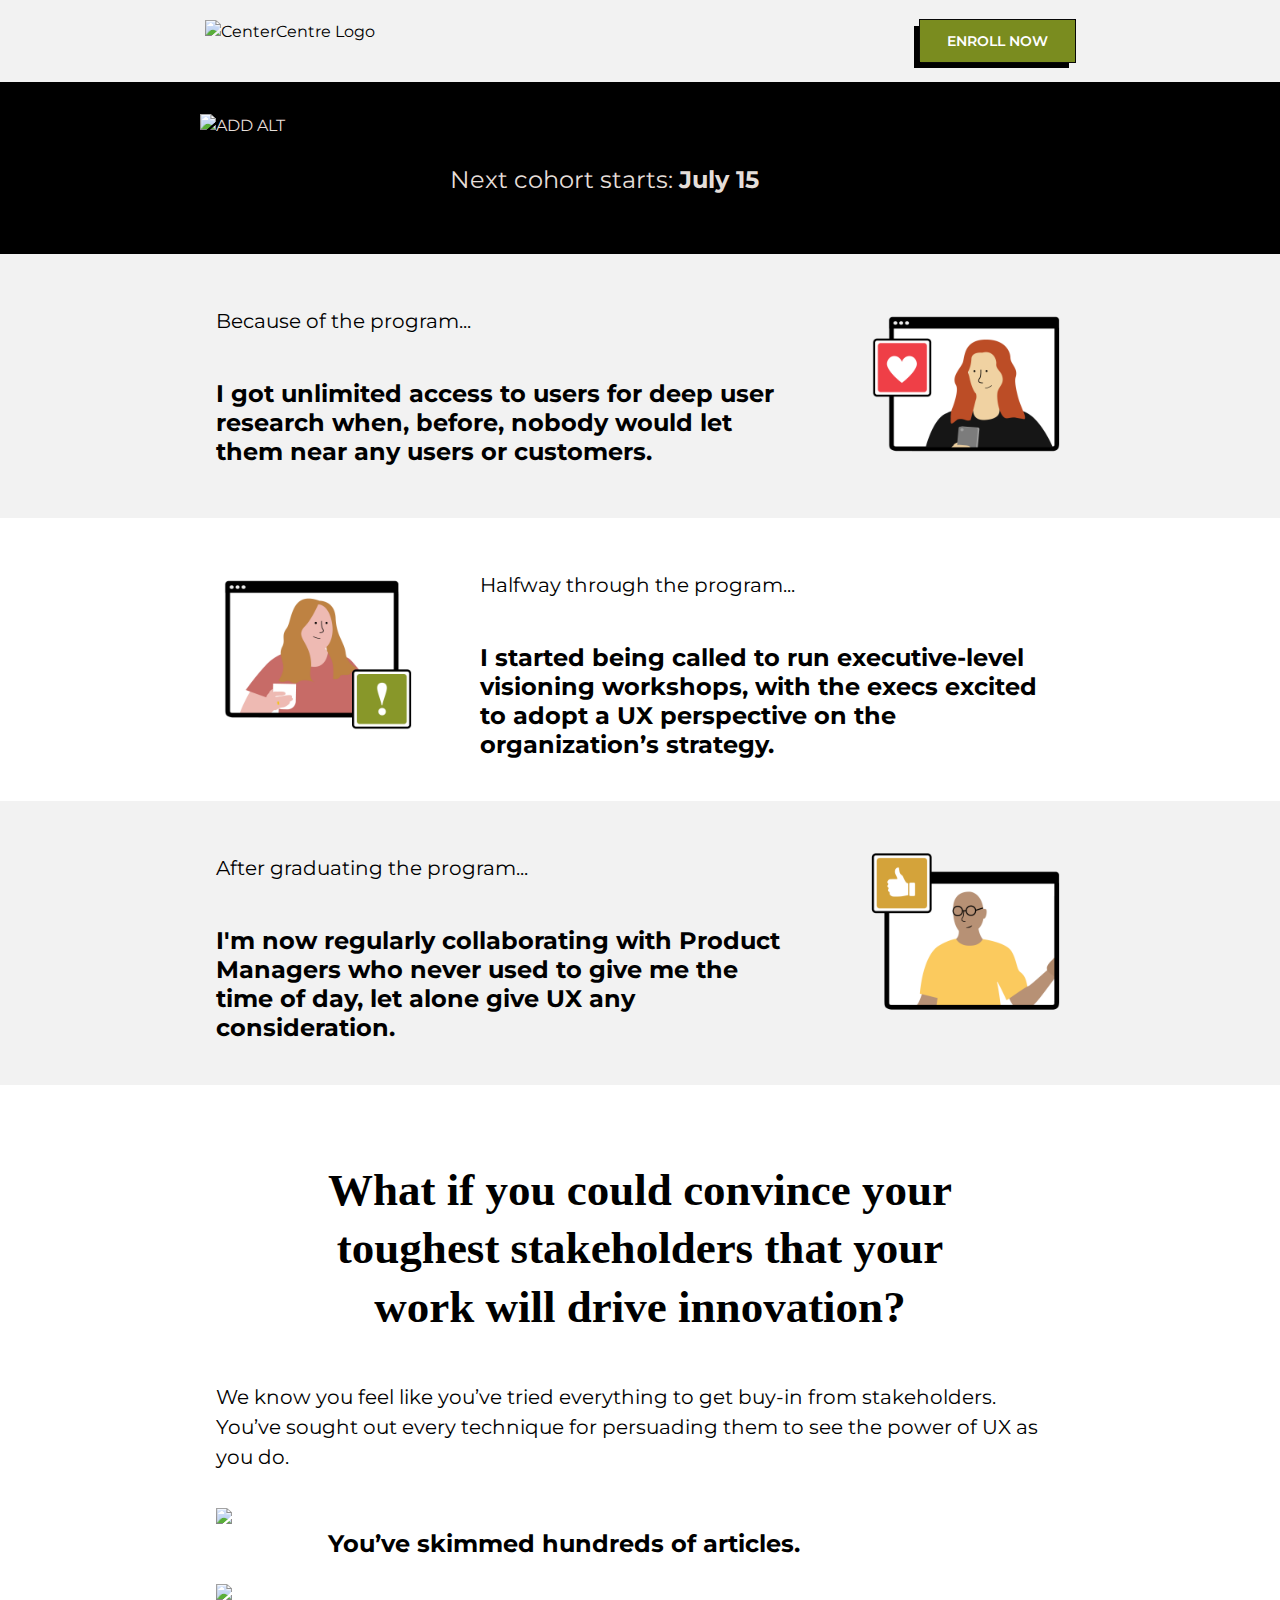
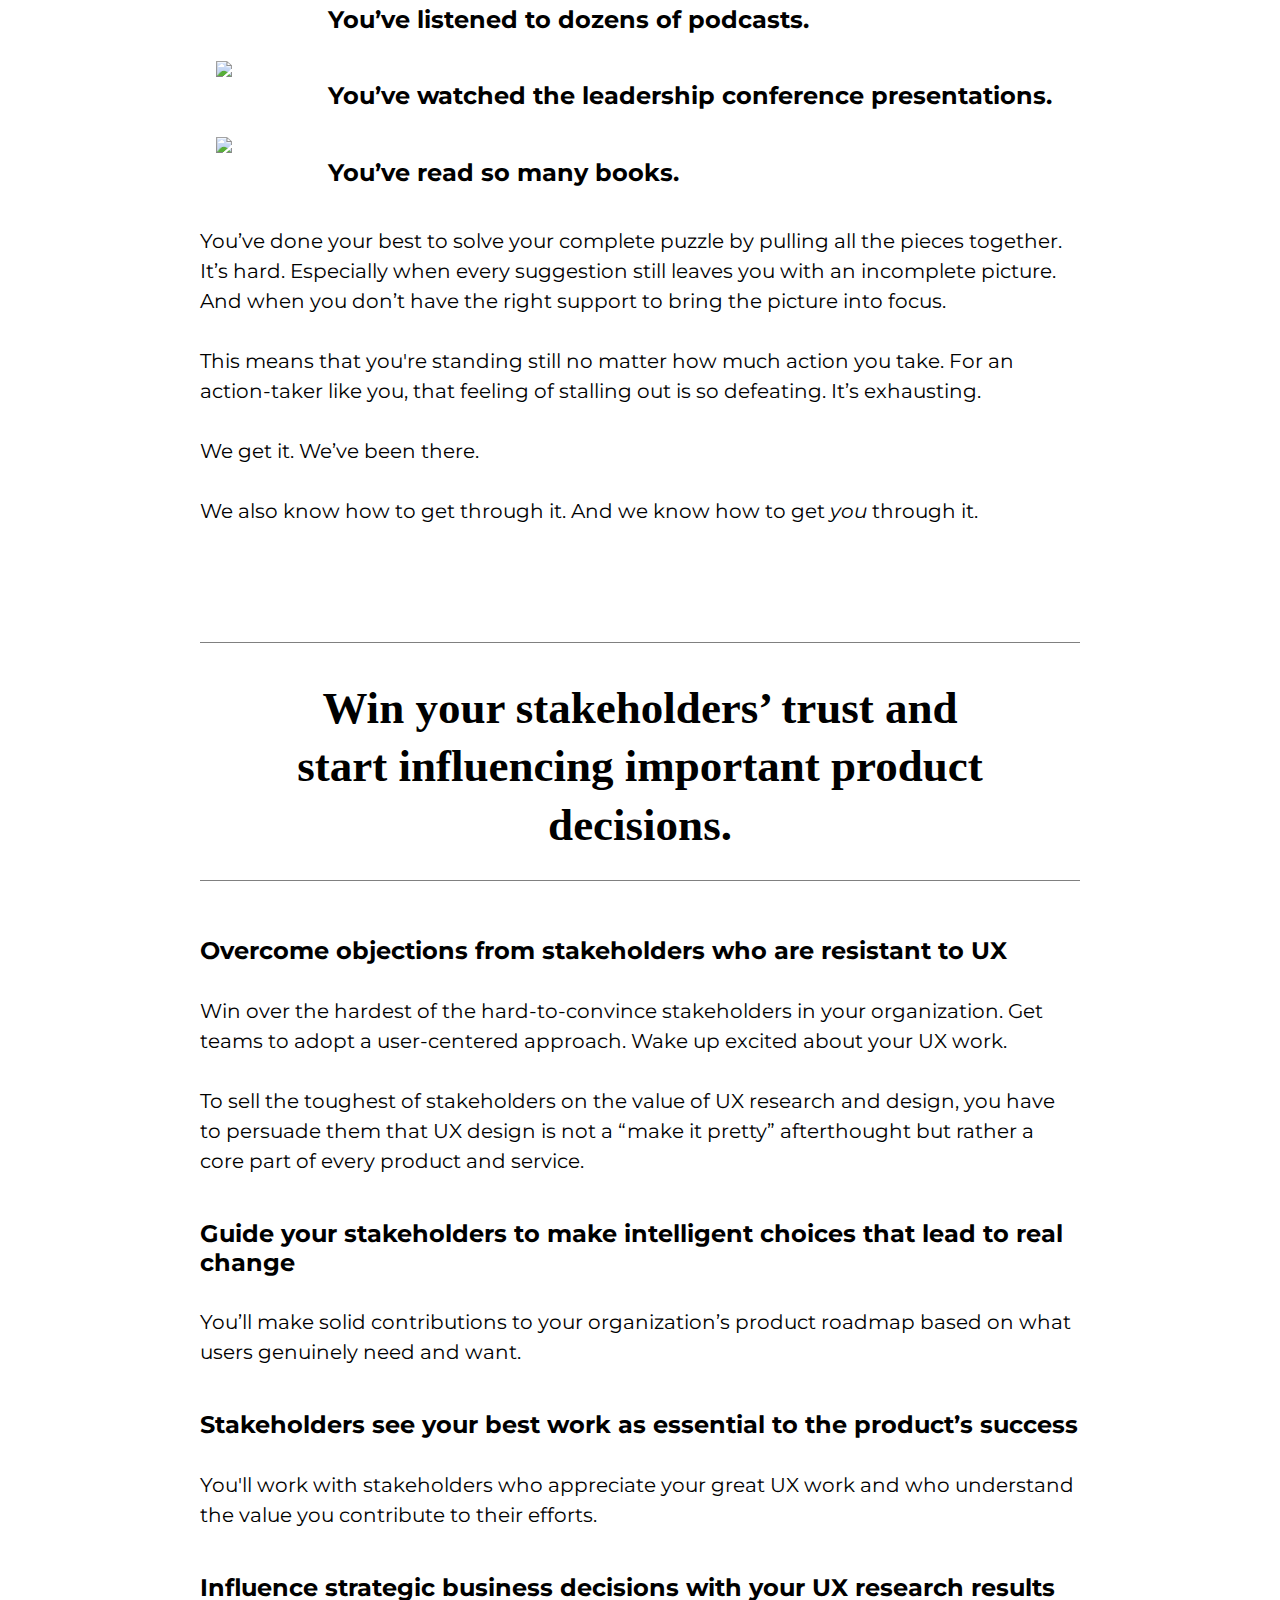
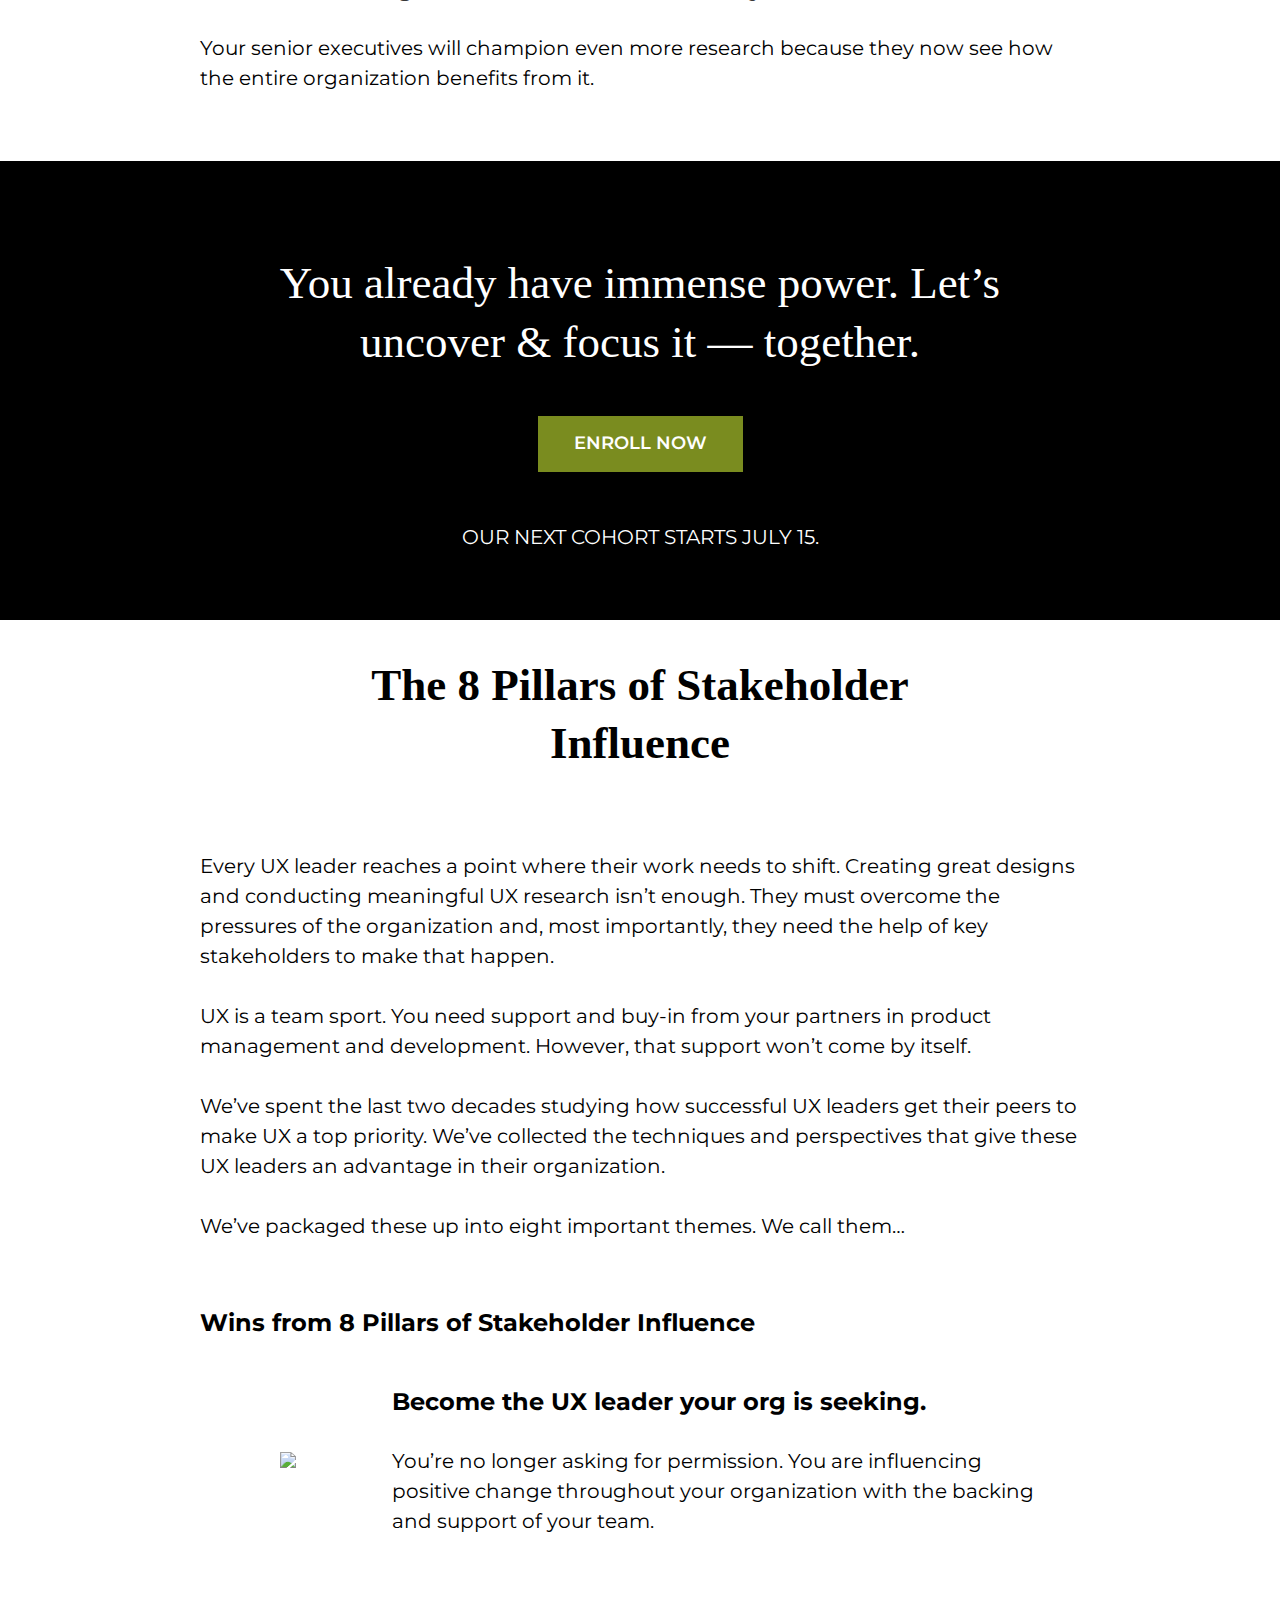
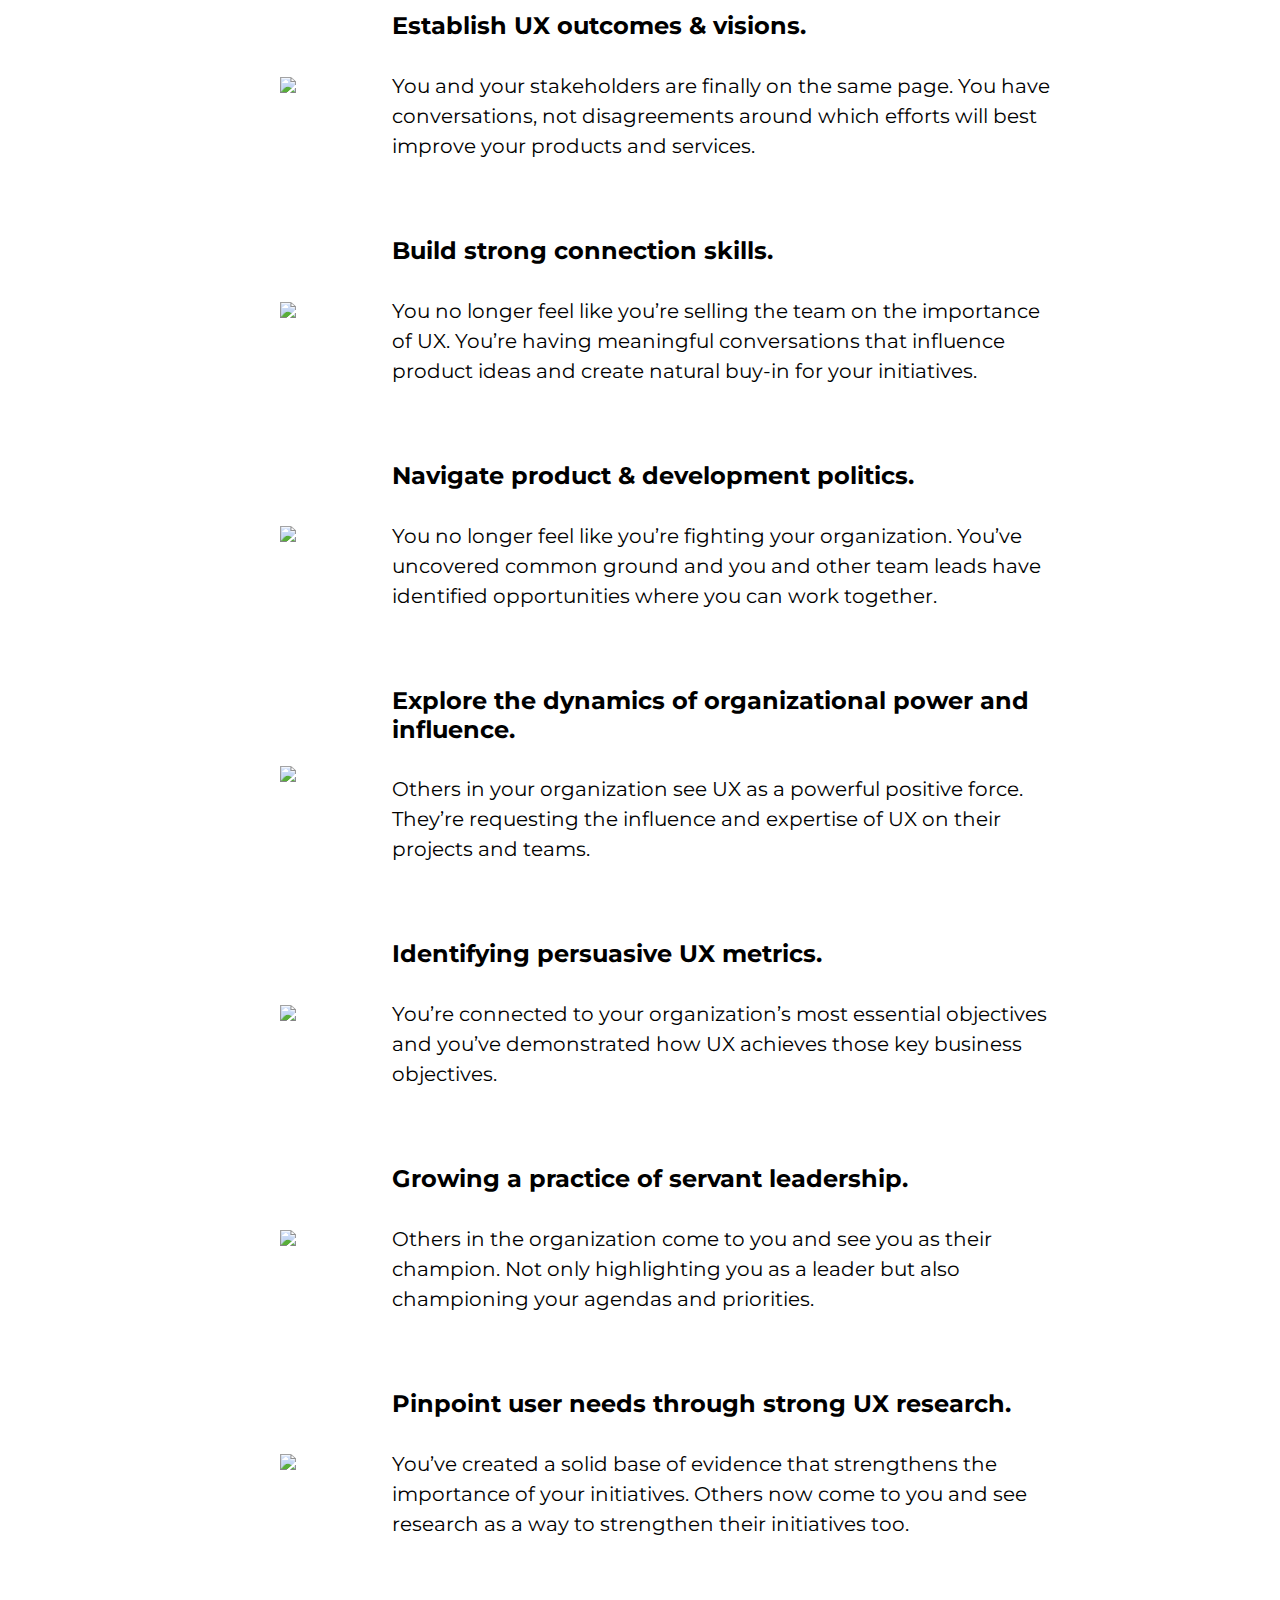
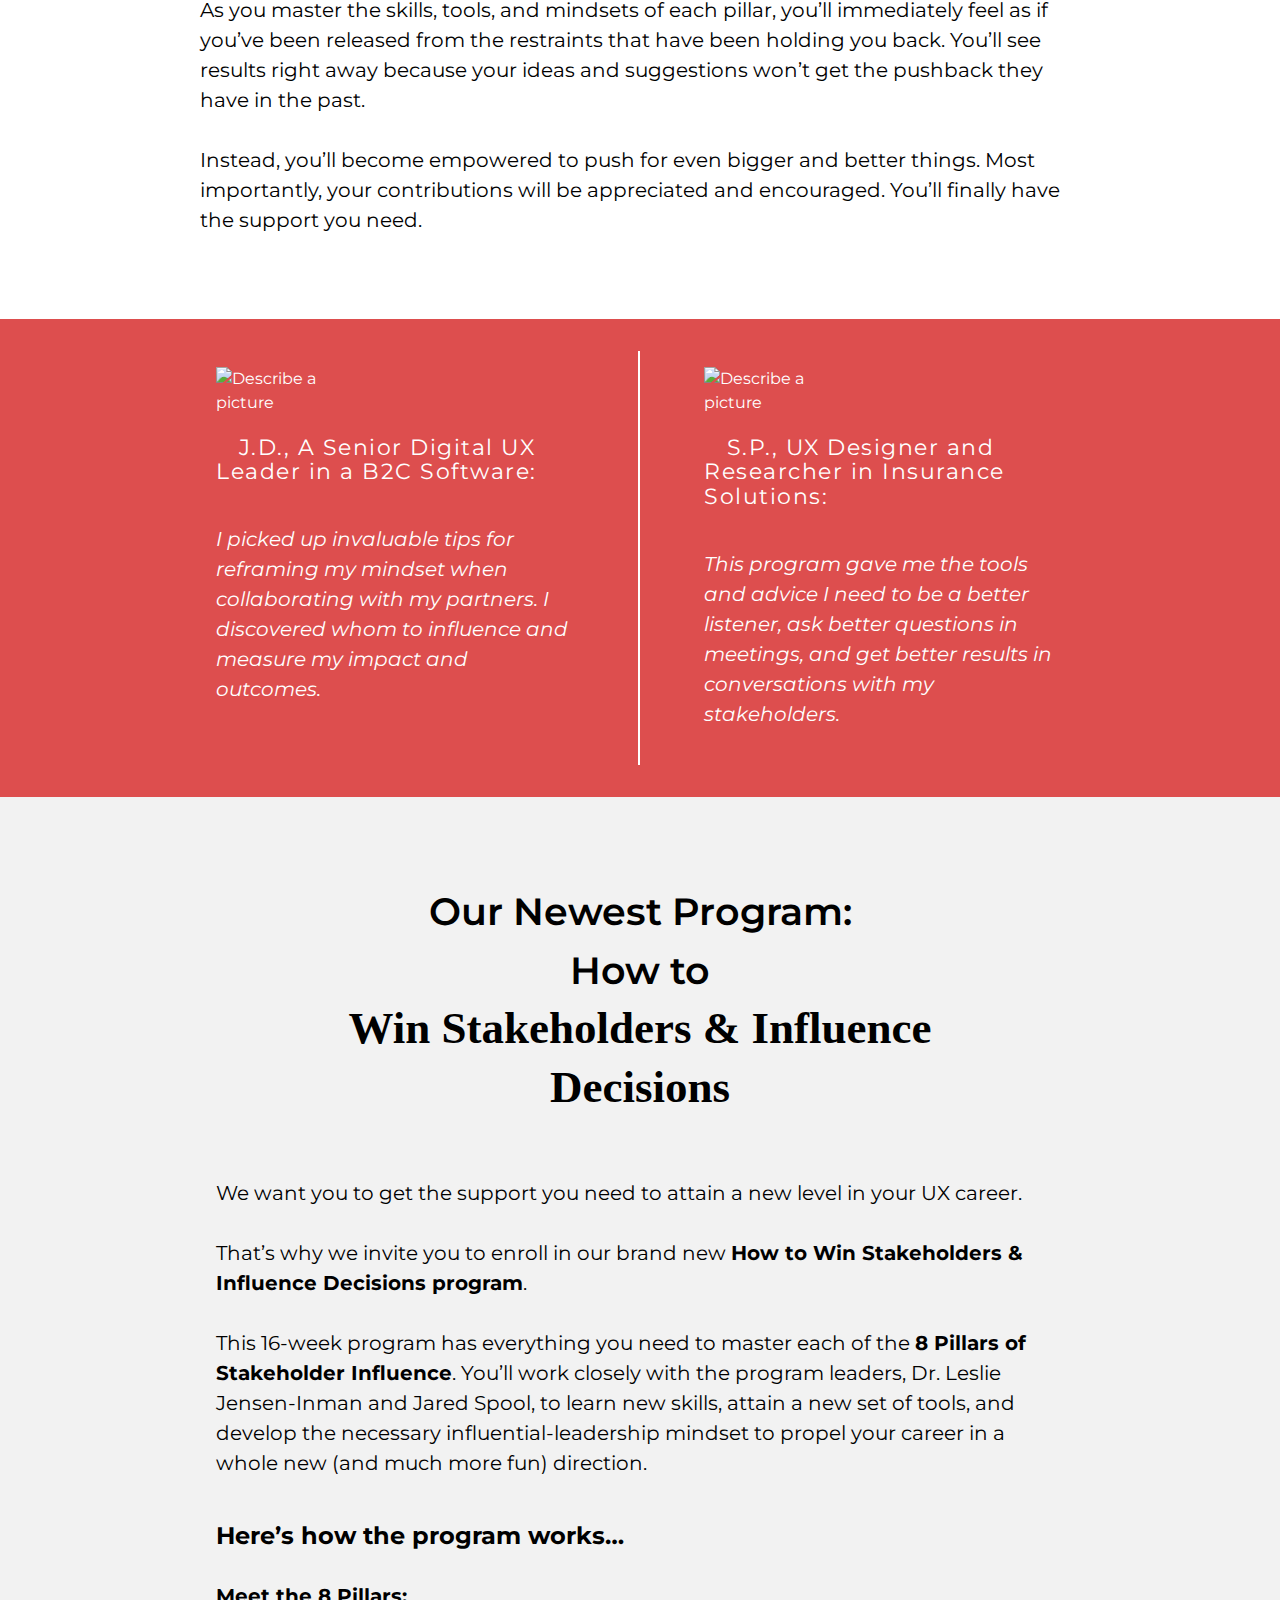
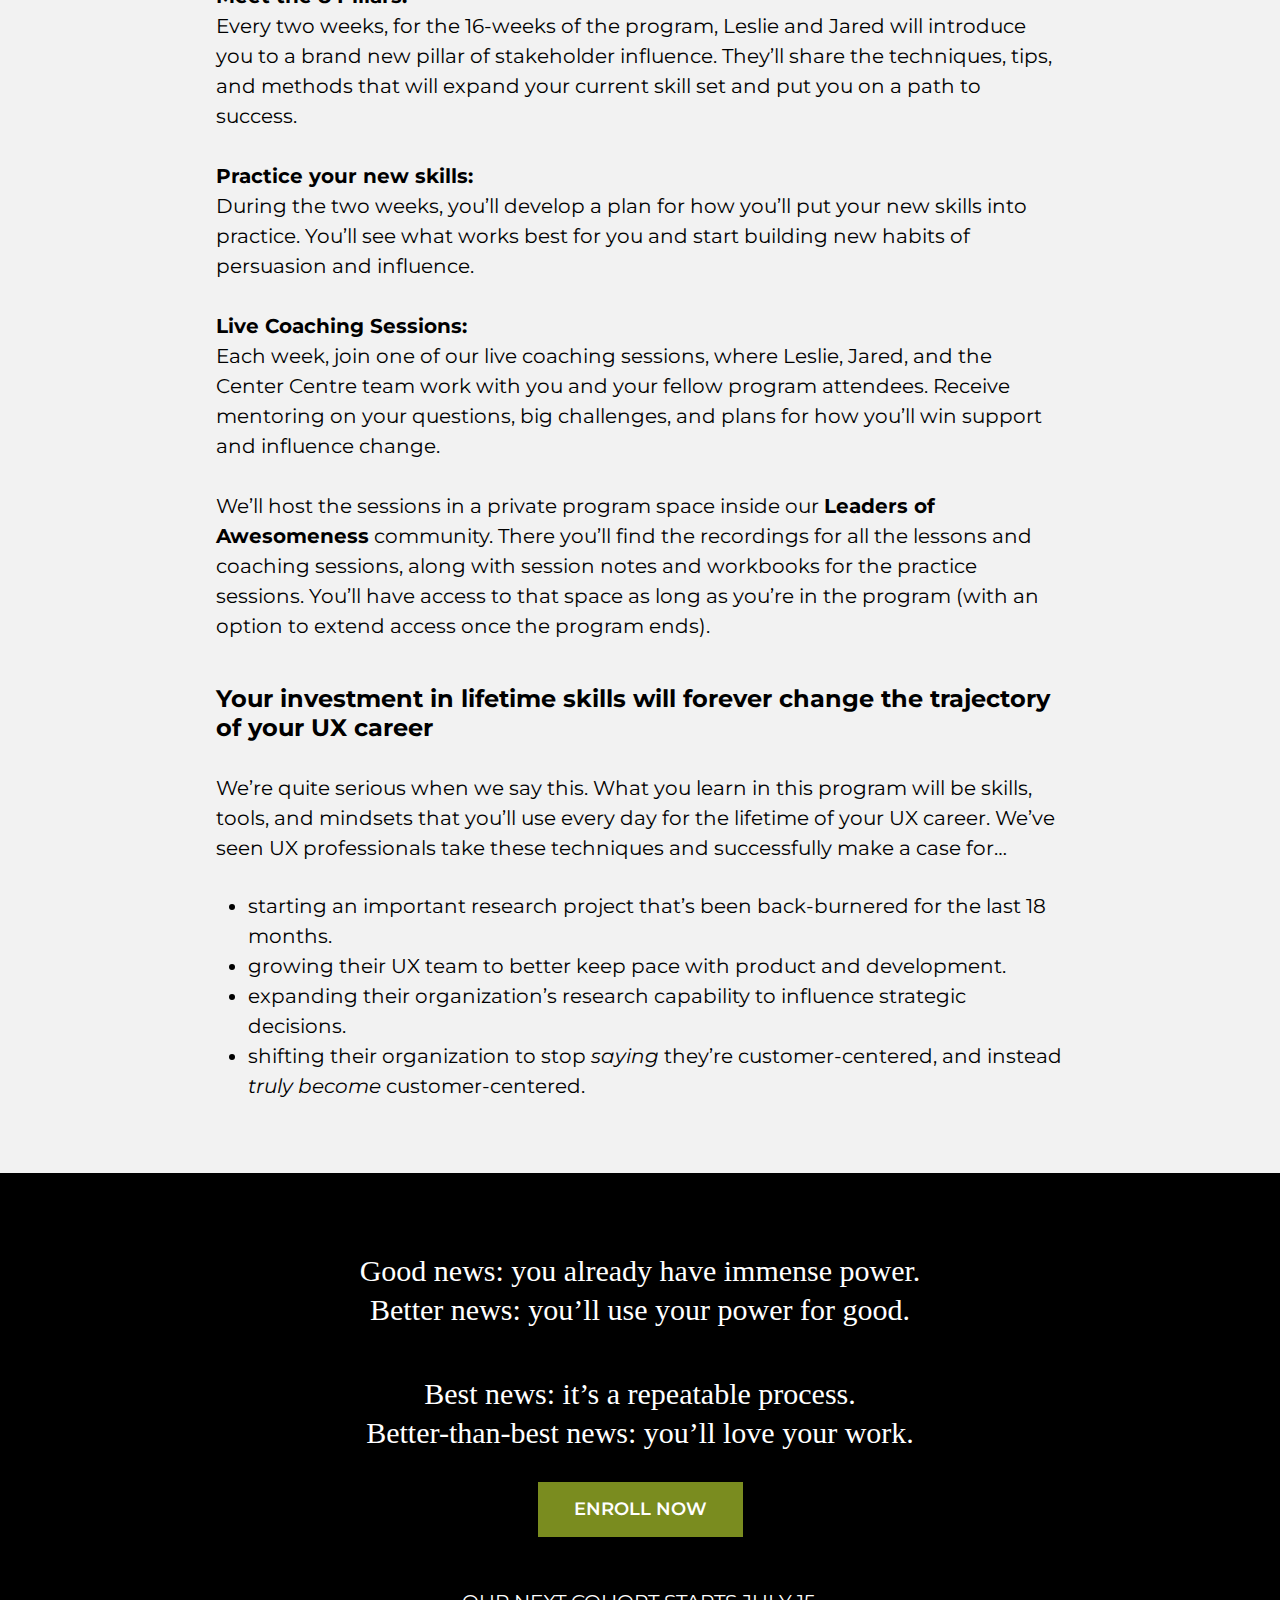
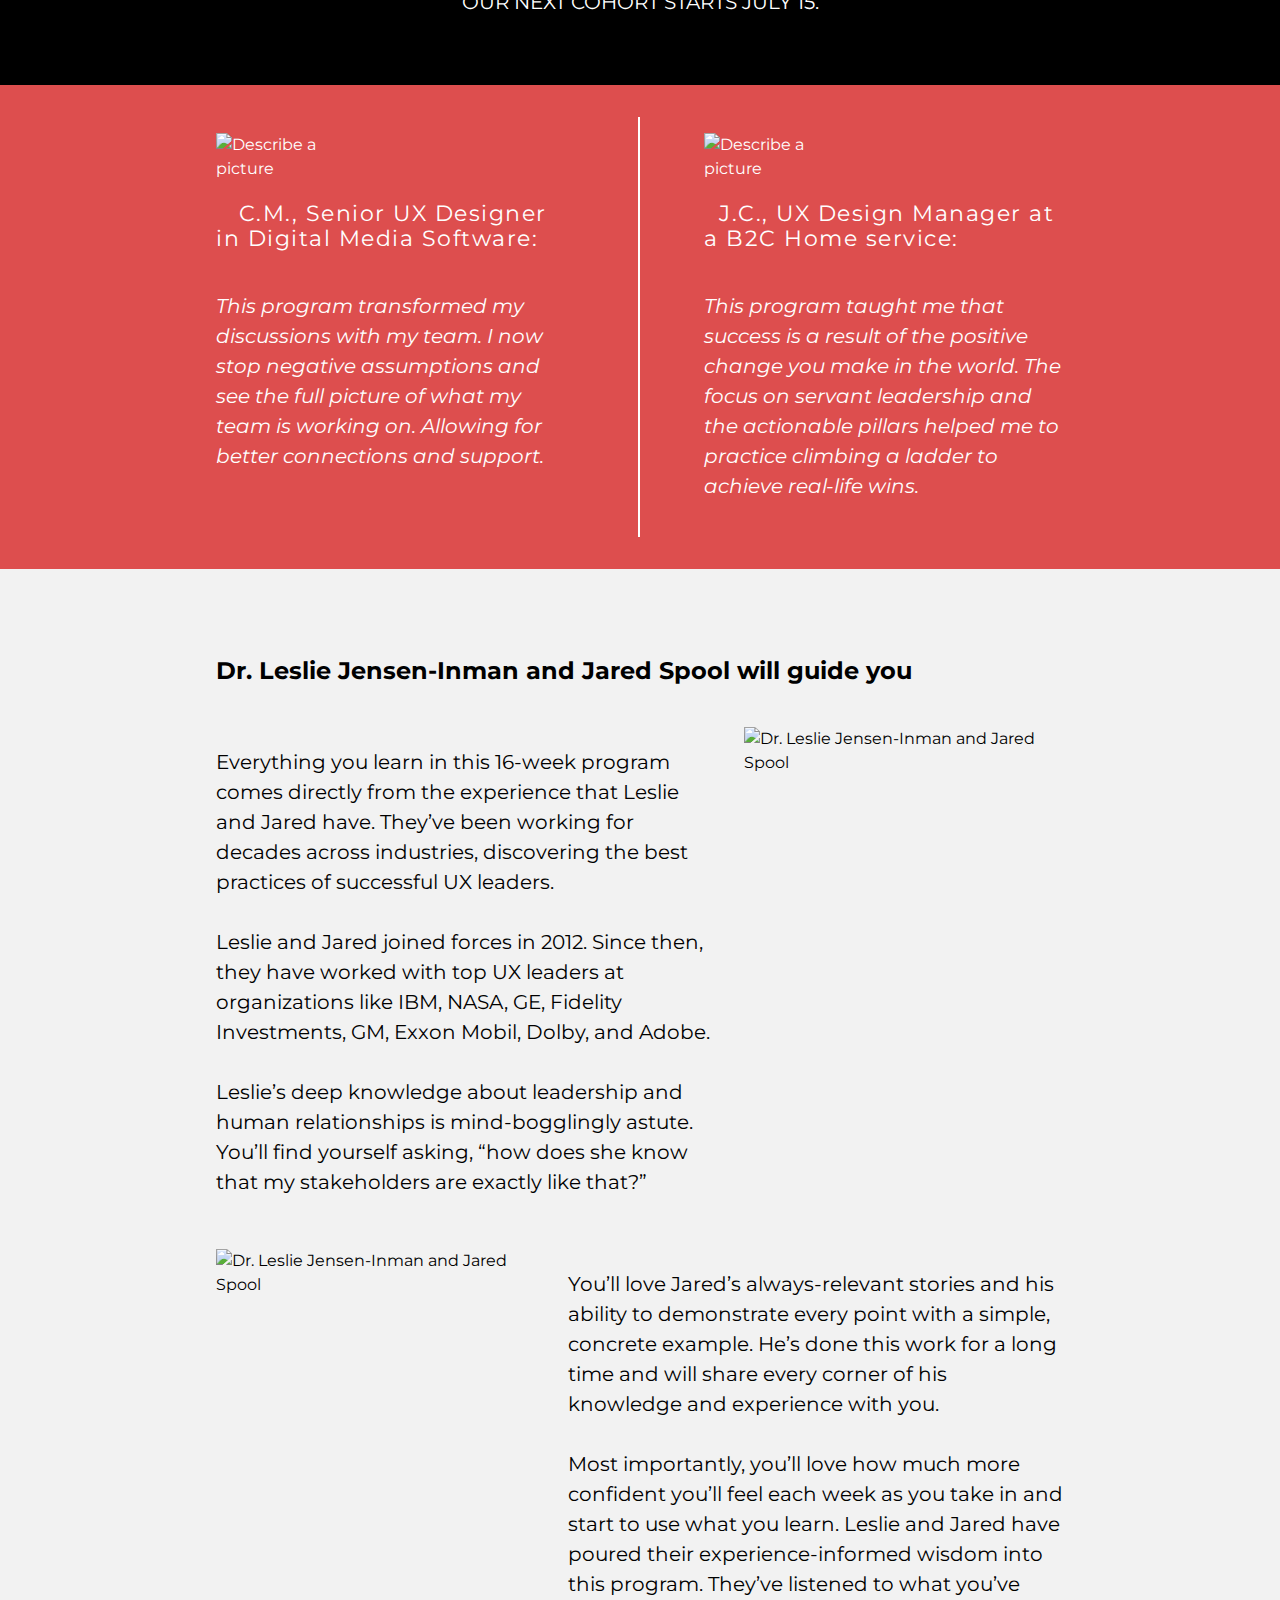
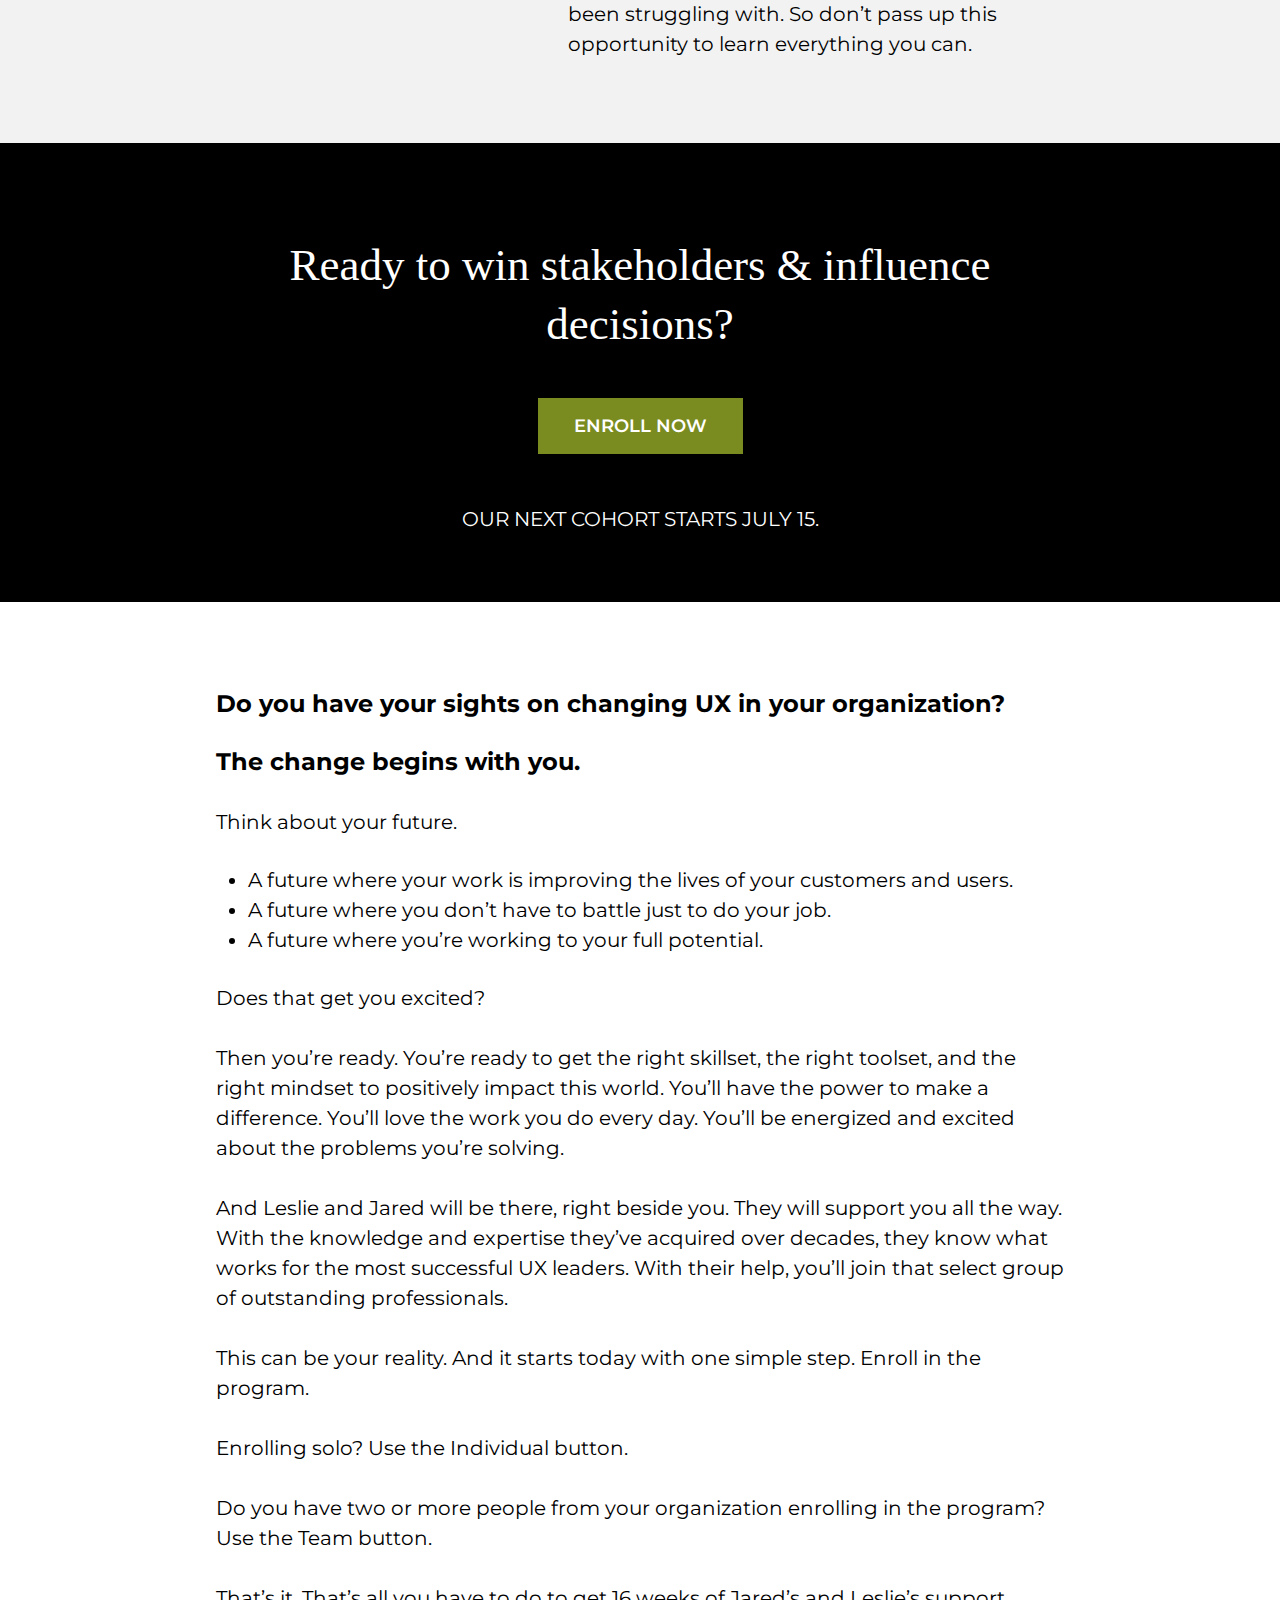
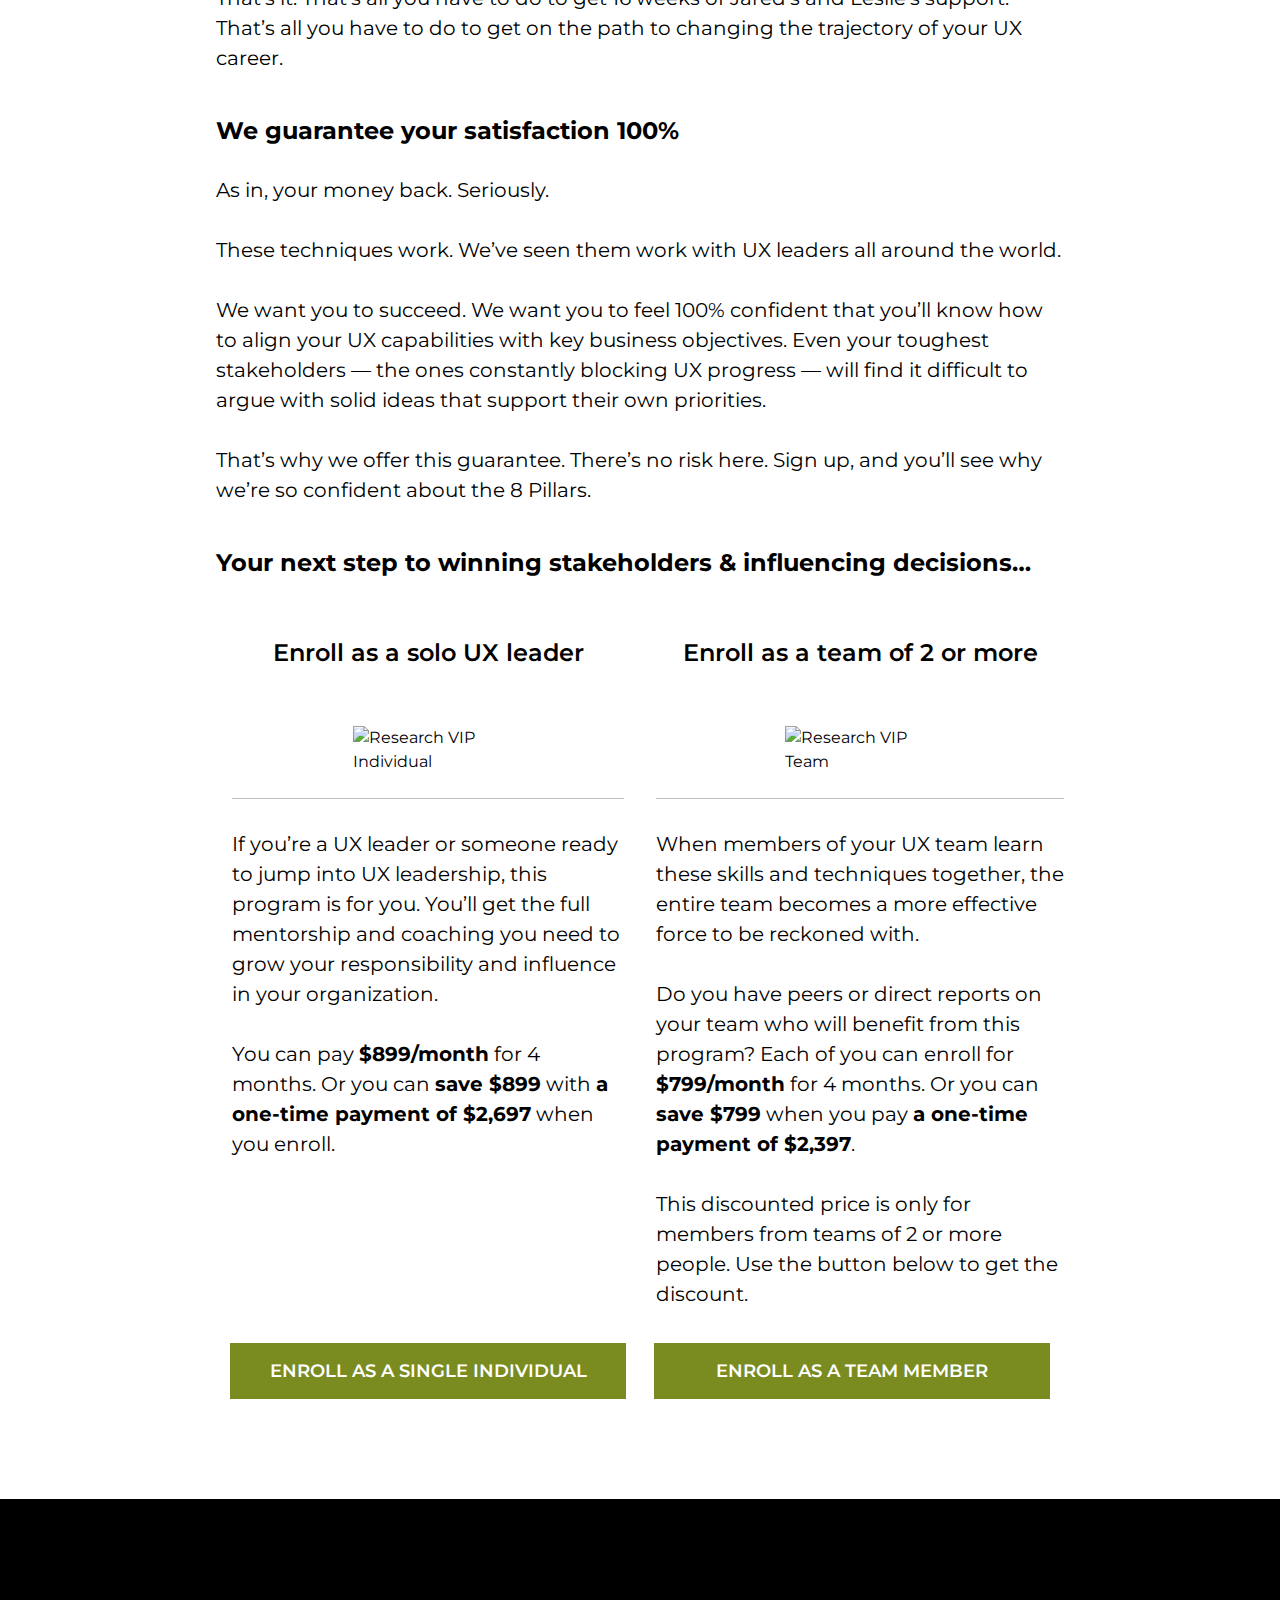
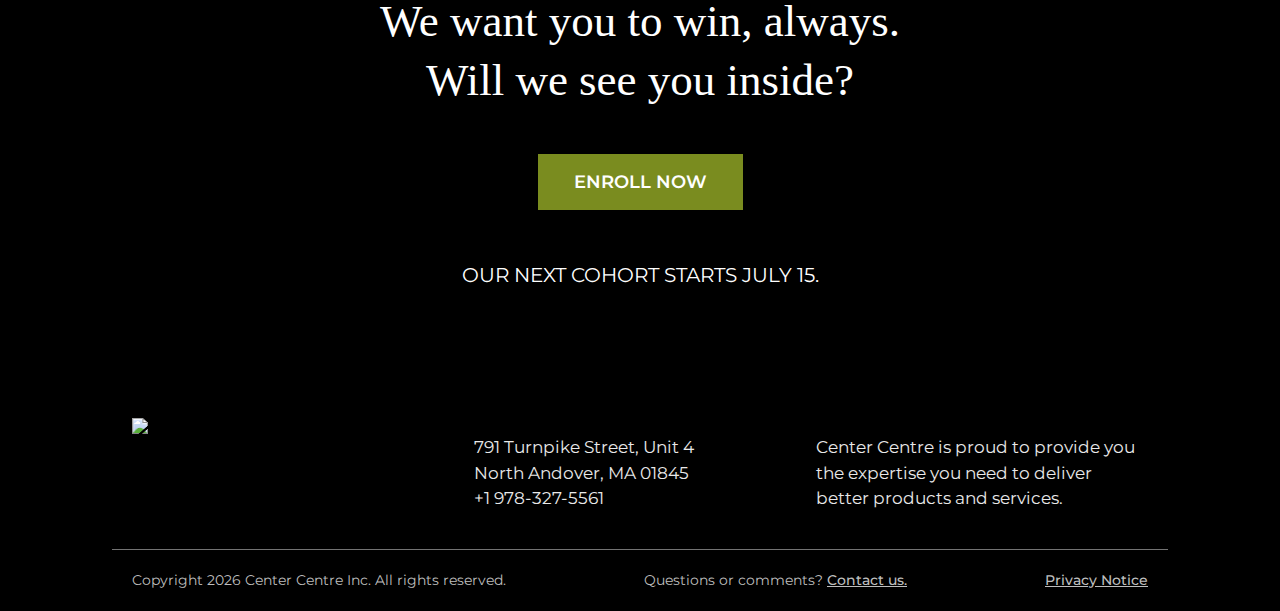
==== index.html @ 338b92ca "fixed hero image size" ====
<!DOCTYPE html>
<html lang="en">

<head>
  <meta charset="UTF-8" />
  <meta content="width=device-width, initial-scale=1" name="viewport" />

  <link rel="preconnect" href="https://fonts.gstatic.com" />
  <link rel="stylesheet" href="styles/styles.css?ver=1.3" />
  <link rel="stylesheet" href="styles/win.css?ver=1.3" />
  <link rel="icon" type="image/x-icon" href="/images/favicon.ico" />

  <meta property="og:title" content="How to Win Stakeholders and Influence Decisions!" />
  <meta property="og:type" content="website" />
  <meta property="og:url" content="https://WinStakeholders.com/" />
  <title>How to Win Stakeholders and Influence Decisions!</title>
  <meta name="description" content="How to Win Stakeholders and Influence Decisions!" />
  <meta property="og:image" content="https://winstakeholders.com/images/og.png" />

  <meta property="og:site_name" content="Win Stakeholders" />

  <meta property="og:description" content="A 16-week program for new and experienced UX Leaders ready to influence meaningful improvements in their organization’s products and services.
    What if you could convince your toughest stakeholders that your work will drive innovation?" />

  <!-- <link
        href="https://fonts.googleapis.com/css2?family=Source+Sans+Pro:ital,wght@0,300;0,400;0,600;0,700;0,900;1,300;1,400;1,600;1,700&display=swap"
        rel="stylesheet"> -->

  <link rel="preconnect" href="https://fonts.googleapis.com" />
  <link rel="preconnect" href="https://fonts.gstatic.com" crossorigin />
  <link
    href="https://fonts.googleapis.com/css2?family=Montserrat:ital,wght@0,200;0,300;0,400;0,500;0,600;1,200;1,300;1,400;1,500&display=swap"
    rel="stylesheet" />

  <link rel="preconnect" href="https://fonts.googleapis.com" />
  <link rel="preconnect" href="https://fonts.gstatic.com" crossorigin />
  <link
    href="https://fonts.googleapis.com/css2?family=Crimson+Text:ital,wght@0,400;0,600;0,700;1,400;1,600;1,700&display=swap"
    rel="stylesheet" />
</head>

<body>
  <section id="header">
    <div class="bg-lightGray">
      <div class="topbar container-cc">
        <div>
          <img src="/images/CC-UIE-black-logo.png" class="img-resp" alt="CenterCentre Logo"
            style="padding-right: 20px" />
        </div>
        <div class="">
          <a class="btn btn-custom btn-shadow" href="#pricing">Enroll Now</a>
        </div>
      </div>
    </div>
  </section>

  <section id="hero">
    <div class="hero-custom">
      <!-- py-3 container-cc -->
      <div class="hero-top-row">
        <div class=" hero-item-1"> <img alt="ADD ALT" src="images/hero_front.png" class="img-resp" /></div>
        <div class=" hero-item-2">
          <p>Next cohort starts: <b>July 15</b></p>
        </div>
      </div>
      <!-- <div class="hero-bottom-row">
        <div class=" hero-item-3"><img src="images/2023 - Win - Email - Join me March 13..png" class="img-resp">
        </div>
        <div class=" hero-item-4">
          <p><b>Our job as UX Leaders isn't to deliver design.</b></p>
          <p><b>Our job is to influence decisions.</b></p>
        </div> -->
      <!-- </div> -->
    </div>
  </section>

  <section id="introStatements">
    <section class="introStatementsA bg-lightGray">
      <div class="container-cc py-1">
        <div class="split align-center" style="margin: 0 auto">
          <div class="sec-desc basis70 column">
            <p>Because of the program...</p>
            <h2 id="let-jared-spool-be-your-guide">
              I got unlimited access to users for deep user research when, before, nobody would let them near any users
              or customers. </h2>
          </div>
          <div class="sec-il basis30 column">
            <img src="images/individual-7.png" class="img-resp max-15em image-right"
              alt="Searching in book (with magnifying glass) " />
          </div>
        </div>
      </div>
    </section>

    <section class="introStatementsB">
      <div class="container-cc py-1">
        <div class="split align-center column-reverse" style="margin: 0 auto">
          <div class="sec-il basis30 column">
            <img src="images/individual-6.png" class="img-resp max-15em" alt="Chess piece with road map" />
          </div>
          <div class="sec-desc basis70 column">
            <p>
              Halfway through the program...
            </p>
            <h2 id="let-jared-spool-be-your-guide">
              I started being called to run executive-level visioning workshops, with the execs excited to adopt a UX
              perspective on the organization’s strategy.
            </h2>
          </div>
        </div>
      </div>
    </section>

    <section class="introStatementsC bg-lightGray">
      <div class="container-cc py-1">
        <div class="split align-center" style="margin: 0 auto">
          <div class="sec-desc basis70 column">
            <p>
              After graduating the program...
            </p>
            <h2 id="let-jared-spool-be-your-guide ">
              I'm now regularly collaborating with Product Managers who never used to give me the time of day, let alone
              give UX any consideration.
            </h2>
          </div>
          <div class="sec-il basis30 column">
            <img src="images/individual-8.png" class="img-resp max-15em image-right"
              alt=" Man pushing knight chess piece. " />
          </div>
        </div>
      </div>
    </section>
  </section>

  <section class="py-3" id="articles-and-podcasts">
    <div class="container-cc split">
      <div class="column basis100">
        <div style="max-width: 700px; margin: 0 auto">
          <h3 class="h3 font-mogan txt-center mogine-mobile-30">
            What if you could convince your toughest stakeholders that your
            work will drive innovation?
          </h3>
        </div>
      </div>
    </div>

    <div class="container-cc">
      <div class="column">
        <p>
          We know you feel like you’ve tried everything to get buy-in from
          stakeholders. You’ve sought out every technique for persuading them
          to see the power of UX as you do.
        </p>
      </div>
    </div>
    <div class="container-cc flex">
      <div class="column basis10">
        <img src="images/articles.png" class="img-cc" />
      </div>

      <div class="bg-white column basis90">
        <h2 class="pl-1">You’ve skimmed hundreds of articles.</h2>
      </div>
    </div>

    <div class="container-cc flex">
      <div class="column basis10">
        <img src="images/podcasts.png" class="img-cc" />
      </div>

      <div class="bg-white column basis90">
        <h2 class="pl-1">You’ve listened to dozens of podcasts.</h2>
      </div>
    </div>

    <div class="container-cc flex">
      <div class="column basis10">
        <img src="images/presentations.png" class="img-cc" />
      </div>

      <div class="bg-white column basis90">
        <h2 class="pl-1">
          You’ve watched the leadership conference presentations.
        </h2>
      </div>
    </div>

    <div class="container-cc flex">
      <div class="column basis10">
        <img src="images/books.png" class="img-cc" />
      </div>

      <div class="bg-white column basis90">
        <h2 class="pl-1">You’ve read so many books.</h2>
      </div>
    </div>

    <div class="container-cc">
      <p>
        You’ve done your best to solve your complete puzzle by pulling all the
        pieces together. It’s hard. Especially when every suggestion still
        leaves you with an incomplete picture. And when you don’t have the
        right support to bring the picture into focus.
      </p>
      <p>
        This means that you&#39;re standing still no matter how much action
        you take. For an action-taker like you, that feeling of stalling out
        is so defeating. It’s exhausting.
      </p>
      <p>We get it. We’ve been there.</p>
      <p>
        We also know how to get through it. And we know how to get <i>you</i> through
        it.
      </p>
    </div>
  </section>

  <section id="with_all_your" class="py-3">
    <div class="container-cc split">
      <div class="column basis100 txt-center" style="border-top: 1px solid gray; border-bottom: 1px solid gray">
        <div style="max-width: 700px; margin: 0 auto">
          <h3 class="h3 font-mogan mogine-mobile-30">
            Win your stakeholders’ trust and start influencing important product decisions.
          </h3>
          <!-- <p>
            It’s time you win your stakeholders’ trust and start influencing
            important product decisions.
          </p> -->
        </div>
      </div>

      <div class="pt-2">
        <h2 id="overcome-objections-from-stakeholders-who-are-resistant-to-ux">
          Overcome objections from stakeholders who are resistant to UX
        </h2>
        <p>
          Win over the hardest of the hard-to-convince stakeholders in your
          organization. Get teams to adopt a user-centered approach. Wake up
          excited about your UX work.
        </p>
        <p>
          To sell the toughest of stakeholders on the value of UX research and
          design, you have to persuade them that UX design is not a “make it
          pretty” afterthought but rather a core part of every product and
          service.
        </p>
        <h2 id="guide-your-stakeholders-to-make-intelligent-choices-that-lead-to-real-change">
          Guide your stakeholders to make intelligent choices that lead to
          real change
        </h2>
        <p>
          You’ll make solid contributions to your organization’s product
          roadmap based on what users genuinely need and want.
        </p>
        <h2 id="stakeholders-see-your-best-work-as-essential-to-the-product-s-success">
          Stakeholders see your best work as essential to the product’s
          success
        </h2>
        <p>
          You&#39;ll work with stakeholders who appreciate your great UX work
          and who understand the value you contribute to their efforts.
        </p>
        <h2 id="influence-strategic-business-decisions-with-your-ux-research-results">
          Influence strategic business decisions with your UX research results
        </h2>
        <p>
          Your senior executives will champion even more research because they
          now see how the entire organization benefits from it.
        </p>
      </div>
    </div>
  </section>

  <section class="text-wall">
    <div class="bg-black py-3">
      <div class="container-cc">
        <div>
          <div class="text-center text-white" style="max-width: 50em; margin: 0 auto">
            <p class="h3 font-mogan mogine-mobile-30">
              You already have immense power. Let’s uncover & focus it — together.
            </p>

            <div class="">
              <a class="cta btn btn-custom" style="max-width: none" href="#pricing">Enroll Now</a>
            </div>
            <p class="note">
              <br />
              OUR NEXT COHORT STARTS JULY 15.
            </p>
          </div>
        </div>
      </div>
    </div>
  </section>

  <section id="8-pillars">
    <div class="container-cc split pb-3">
      <div class="column basis100 txt-center">
        <div style="max-width: 700px; margin: 0 auto">
          <h3 class="h3 font-mogan mogine-mobile-30">
            The 8 Pillars of Stakeholder Influence
          </h3>
        </div>
      </div>

      <div class="pt-2">
        <p>
          Every UX leader reaches a point where their work needs to shift.
          Creating great designs and conducting meaningful UX research isn’t
          enough. They must overcome the pressures of the organization and,
          most importantly, they need the help of key stakeholders to make
          that happen.
        </p>
        <p>
          UX is a team sport. You need support and buy-in from your partners
          in product management and development. However, that support won’t
          come by itself.
        </p>
        <p>
          We’ve spent the last two decades studying how successful UX leaders
          get their peers to make UX a top priority. We’ve collected the
          techniques and perspectives that give these UX leaders an advantage
          in their organization.
        </p>
        <p>
          We’ve packaged these up into eight important themes. We call them…
        </p>
      </div>
    </div>
    <div class="container-cc">
      <h2 style="padding-top: 0">Wins from 8 Pillars of Stakeholder Influence</h2>
    </div>

    <div class="container-cc flex pillar">
      <div class="column centercenter">
        <img src="images/num-1.png" class="img-cc pillar-img" />
      </div>

      <div class="column">
        <h2>Become the UX leader your org is seeking.</h2>
        <p>
          You’re no longer asking for permission. You are influencing positive change throughout your organization with
          the backing and support of your team.
        </p>
      </div>
    </div>

    <div class="container-cc flex pillar">
      <div class="column centercenter">
        <img src="images/num-2.png" class="img-cc pillar-img" />
      </div>

      <div class="column">
        <h2>Establish UX outcomes & visions.</h2>
        <p>
          You and your stakeholders are finally on the same page. You have conversations, not disagreements around which
          efforts will best improve your products and services.
        </p>
      </div>
    </div>

    <div class="container-cc flex pillar">
      <div class="column centercenter">
        <img src="images/num-3.png" class="img-cc pillar-img" />
      </div>

      <div class="column">
        <h2>Build strong connection skills.</h2>
        <p>
          You no longer feel like you’re selling the team on the importance of UX. You’re having meaningful
          conversations that influence product ideas and create natural buy-in for your initiatives.
        </p>
      </div>
    </div>

    <div class="container-cc flex pillar">
      <div class="column centercenter">
        <img src="images/num-4.png" class="img-cc pillar-img" />
      </div>

      <div class="column">
        <h2>Navigate product & development politics.</h2>
        <p>
          You no longer feel like you’re fighting your organization. You’ve uncovered common ground and you and other
          team leads have identified opportunities where you can work together.

        </p>
      </div>
    </div>

    <div class="container-cc flex pillar">
      <div class="column centercenter">
        <img src="images/num-5.png" class="img-cc pillar-img" />
      </div>

      <div class="column">
        <h2>Explore the dynamics of organizational power and influence.</h2>
        <p>
          Others in your organization see UX as a powerful positive force. They’re requesting the influence and
          expertise of UX on their projects and teams.

        </p>
      </div>
    </div>

    <div class="container-cc flex pillar">
      <div class="column centercenter">
        <img src="images/num-6.png" class="img-cc pillar-img" />
      </div>

      <div class="column">
        <h2>Identifying persuasive UX metrics.</h2>
        <p>You’re connected to your organization’s most essential objectives and you’ve demonstrated how UX achieves
          those key business objectives. </p>
      </div>
    </div>

    <div class="container-cc flex pillar">
      <div class="column centercenter">
        <img src="images/num-7.png" class="img-cc pillar-img" />
      </div>

      <div class="column">
        <h2>Growing a practice of servant leadership.</h2>
        <p>
          Others in the organization come to you and see you as their champion. Not only highlighting you as a leader
          but also championing your agendas and priorities.
        </p>
      </div>
    </div>

    <div class="container-cc flex pillar">
      <div class="column centercenter">
        <img src="images/num-8.png" class="img-cc pillar-img" />
      </div>

      <div class="column">
        <h2>Pinpoint user needs through strong UX research.</h2>
        <p>
          You’ve created a solid base of evidence that strengthens the importance of your initiatives. Others now come
          to you and see research as a way to strengthen their initiatives too.

        </p>
      </div>
    </div>

    <div class="container-cc pb-4">
      <p>
        As you master the skills, tools, and mindsets of each pillar, you’ll
        immediately feel as if you’ve been released from the restraints that
        have been holding you back. You’ll see results right away because your
        ideas and suggestions won’t get the pushback they have in the past.
      </p>
      <p>
        Instead, you’ll become empowered to push for even bigger and better
        things. Most importantly, your contributions will be appreciated and
        encouraged. You’ll finally have the support you need.
      </p>
    </div>
  </section>

  <!-- Testimonials #1-->
  <section class="bg-pink">
    <div class="container-cc split py-2 mobile-align-start">
      <div class="text-white column basis50 testimonial divider">
        <div class="pr-3">
          <img src="/images/testimonial-heart.png" class="img-resp image-left" alt="Describe a picture"
            style="width: 100px" />
          <div class="testimonial-title">
            <h4>
              &nbsp; J.D., A Senior Digital UX Leader in a B2C Software:
            </h4>
          </div>
          <p>
            <em>I picked up invaluable tips for reframing my mindset when
              collaborating with my partners. I discovered whom to influence
              and measure my impact and outcomes.</em>
          </p>
        </div>
      </div>
      <div class="text-white column basis50 testimonial left-padding">
        <div class="pl-3">
          <img src="/images/testimonial-star.png" class="img-resp image-left" alt="Describe a picture"
            style="width: 100px" />
          <div class="testimonial-title">
            <h4>
              &nbsp; S.P., UX Designer and Researcher in Insurance Solutions:
            </h4>
          </div>
          <p>
            <em>This program gave me the tools and advice I need to be a better
              listener, ask better questions in meetings, and get better
              results in conversations with my stakeholders.
            </em>
          </p>
        </div>
      </div>
    </div>
  </section>

  <section id="our-newest-proggram" class="py-3 bg-lightGray">
    <section id="title">
      <div class="container-cc split">
        <div class="column basis100 txt-center">
          <div style="max-width: 700px; margin: 0 auto">
            <h3 class="h3 font-mogan mogine-mobile-30">
              <small>Our Newest Program: <br />
                How to <br /></small>
              Win Stakeholders & Influence Decisions
            </h3>
          </div>
        </div>
      </div>
    </section>
    <div class="container-cc column">
      <p>
        We want you to get the support you need to attain a new level in your
        UX career.
      </p>
      <p>
        That’s why we invite you to enroll in our brand new
        <strong>How to Win Stakeholders &amp; Influence Decisions program</strong>.
      </p>
      <p>
        This 16-week program has everything you need to master each of the
        <strong>8 Pillars of Stakeholder Influence</strong>. You’ll work
        closely with the program leaders, Dr. Leslie Jensen-Inman and Jared
        Spool, to learn new skills, attain a new set of tools, and develop the
        necessary influential-leadership mindset to propel your career in a
        whole new (and much more fun) direction.
      </p>
      <h2 id="here-s-how-the-program-works-">
        Here’s how the program works…
      </h2>
      <p>
        <strong>Meet the 8 Pillars:</strong> <br />
        Every two weeks, for the 16-weeks of the program, Leslie and Jared
        will introduce you to a brand new pillar of stakeholder influence.
        They’ll share the techniques, tips, and methods that will expand your
        current skill set and put you on a path to success.
      </p>
      <p>
        <strong>Practice your new skills:</strong> <br />
        During the two weeks, you’ll develop a plan for how you’ll put your
        new skills into practice. You’ll see what works best for you and start
        building new habits of persuasion and influence.
      </p>
      <p>
        <strong>Live Coaching Sessions:</strong> <br />
        Each week, join one of our live coaching sessions, where Leslie,
        Jared, and the Center Centre team work with you and your fellow
        program attendees. Receive mentoring on your questions, big
        challenges, and plans for how you’ll win support and influence change.
      </p>
      <p>
        We’ll host the sessions in a private program space inside our
        <strong>Leaders of Awesomeness</strong> community. There you’ll find
        the recordings for all the lessons and coaching sessions, along with
        session notes and workbooks for the practice sessions. You’ll have
        access to that space as long as you’re in the program (with an option
        to extend access once the program ends).
      </p>
      <h2 id="your-investment-in-lifetime-skills-will-forever-change-the-trajectory-of-your-ux-career">
        Your investment in lifetime skills will forever change the trajectory
        of your UX career
      </h2>
      <p>
        We’re quite serious when we say this. What you learn in this program
        will be skills, tools, and mindsets that you’ll use every day for the
        lifetime of your UX career. We’ve seen UX professionals take these
        techniques and successfully make a case for…
      </p>
      <ul>
        <li>
          starting an important research project that’s been back-burnered for
          the last 18 months.
        </li>
        <li>
          growing their UX team to better keep pace with product and
          development.
        </li>
        <li>
          expanding their organization’s research capability to influence
          strategic decisions.
        </li>
        <li>
          shifting their organization to stop <em>saying</em> they’re
          customer-centered, and instead
          <em>truly become</em> customer-centered.
        </li>
      </ul>
    </div>
  </section>

  <section id="cta-above-the-footer" class="text-wall">
    <div class="bg-black py-3">
      <div class="container-cc">
        <div>
          <div class="text-center text-white" style="max-width: 50em; margin: 0 auto">
            <p class="h3 font-mogan" style="font-size: 30px">
              Good news: you already have immense power. <br />
              Better news: you’ll use your power for good.
            </p>

            <p class="h3 font-mogan" style="font-size: 30px">
              Best news: it’s a repeatable process. <br />
              Better-than-best news: you’ll love your work.
            </p>

            <div class="">
              <a class="cta btn btn-custom" style="max-width: none" href="#pricing">ENROLL NOW</a>
              <br />
              <p class="note">
                <br />
                OUR NEXT COHORT STARTS JULY 15.
              </p>
            </div>
          </div>
        </div>
      </div>
    </div>
  </section>

  <!-- Testimonial #2 -->
  <section class="bg-pink">
    <div class="container-cc split py-2 mobile-align-start">
      <div class="text-white column basis50 testimonial divider">
        <div class="pr-3">
          <img src="/images/testimonial-heart.png" class="img-resp image-left" alt="Describe a picture"
            style="width: 100px" />
          <div class="testimonial-title">
            <h4>
              &nbsp; C.M., Senior UX Designer in Digital Media Software:
            </h4>
          </div>
          <p>
            <em>This program transformed my discussions with my team. I now
              stop negative assumptions and see the full picture of what my
              team is working on. Allowing for better connections and
              support.</em>
          </p>
        </div>
      </div>
      <div class="text-white column basis50 testimonial left-padding">
        <div class="pl-3">
          <img src="/images/testimonial-thumb-up.png" class="img-resp image-left" alt="Describe a picture"
            style="width: 100px" />
          <div class="testimonial-title">
            <h4>&nbsp; J.C., UX Design Manager at a B2C Home service:</h4>
          </div>
          <p>
            <em>This program taught me that success is a result of the positive
              change you make in the world. The focus on servant leadership
              and the actionable pillars helped me to practice climbing a
              ladder to achieve real-life wins.
            </em>
          </p>
        </div>
      </div>
    </div>
  </section>

  <section id="dr_Leslie_Jensen-Inman" class="bg-lightGray py-3">
    <div class="container-cc column">
      <h2 id="dr-leslie-jensen-inman-and-jared-spool-will-guide-you">
        Dr. Leslie Jensen-Inman and Jared Spool will guide you
      </h2>
    </div>
    <div class="container-cc split column-reverse">
      <div class="column basis60">
        <p>
          Everything you learn in this 16-week program comes directly from the
          experience that Leslie and Jared have. They’ve been working for
          decades across industries, discovering the best practices of
          successful UX leaders.
        </p>
        <p>
          Leslie and Jared joined forces in 2012. Since then, they have worked
          with top UX leaders at organizations like IBM, NASA, GE, Fidelity
          Investments, GM, Exxon Mobil, Dolby, and Adobe.
        </p>
        <p>
          Leslie’s deep knowledge about leadership and human relationships is
          mind-bogglingly astute. You’ll find yourself asking, “how does she
          know that my stakeholders are exactly like that?”
        </p>
      </div>
      <div class="column basis40">
        <img src="images/meet-leslie.png" class="img-cc" alt="Dr. Leslie Jensen-Inman and Jared Spool" />
      </div>
    </div>

    <div class="container-cc split">
      <div class="column basis40">
        <img src="images/meet-jared.png" class="img-cc" alt="Dr. Leslie Jensen-Inman and Jared Spool" />
      </div>
      <div class="column basis60">
        <p>
          You’ll love Jared’s always-relevant stories and his ability to
          demonstrate every point with a simple, concrete example. He’s done
          this work for a long time and will share every corner of his
          knowledge and experience with you.
        </p>
        <p>
          Most importantly, you’ll love how much more confident you’ll feel
          each week as you take in and start to use what you learn. Leslie and
          Jared have poured their experience-informed wisdom into this
          program. They’ve listened to what you’ve been struggling with. So
          don’t pass up this opportunity to learn everything you can.
        </p>
      </div>
    </div>
  </section>

  <section class="text-wall">
    <div class="bg-black py-3">
      <div class="container-cc">
        <div>
          <div class="text-center text-white" style="max-width: 50em; margin: 0 auto">
            <p class="h3 font-mogan mogine-mobile-30">
              Ready to win stakeholders & influence decisions?
            </p>
            <div class="">
              <a class="cta btn btn-custom" style="max-width: none" href="#pricing">ENROLL NOW</a>

              <p class="note">
                <br />
                OUR NEXT COHORT STARTS JULY 15.
              </p>
            </div>
          </div>
        </div>
      </div>
    </div>
  </section>

  <section id="do-you-have-your-sights-on-changing-ux-in-your-organization-" class="pt-3">
    <div class="container-cc column">
      <h2>
        Do you have your sights on changing UX in your organization? <br />
        <br />
        The change begins with you.
      </h2>

      <p>Think about your future.</p>
      <ul>
        <li>
          A future where your work is improving the lives of your customers
          and users.
        </li>
        <li>A future where you don’t have to battle just to do your job.</li>
        <li>A future where you’re working to your full potential.</li>
      </ul>
      <p>Does that get you excited?</p>
      <p>
        Then you’re ready. You’re ready to get the right skillset, the right
        toolset, and the right mindset to positively impact this world. You’ll
        have the power to make a difference. You’ll love the work you do every
        day. You’ll be energized and excited about the problems you’re
        solving.
      </p>
      <p>
        And Leslie and Jared will be there, right beside you. They will
        support you all the way. With the knowledge and expertise they’ve
        acquired over decades, they know what works for the most successful UX
        leaders. With their help, you’ll join that select group of outstanding
        professionals.
      </p>
      <p>
        This can be your reality. And it starts today with one simple step.
        Enroll in the program.
      </p>
      <p>Enrolling solo? Use the Individual button.</p>
      <p>
        Do you have two or more people from your organization enrolling in the
        program? Use the Team button.
      </p>
      <p>
        That’s it. That’s all you have to do to get 16 weeks of Jared’s and
        Leslie’s support. That’s all you have to do to get on the path to
        changing the trajectory of your UX career.
      </p>
      <h2 id="we-guarantee-your-satisfaction-100-">
        We guarantee your satisfaction 100%
      </h2>
      <p>As in, your money back. Seriously.</p>
      <p>
        These techniques work. We’ve seen them work with UX leaders all around
        the world.
      </p>
      <p>
        We want you to succeed. We want you to feel 100% confident that you’ll
        know how to align your UX capabilities with key business objectives.
        Even your toughest stakeholders — the ones constantly blocking UX
        progress — will find it difficult to argue with solid ideas that
        support their own priorities.
      </p>
      <p>
        That’s why we offer this guarantee. There’s no risk here. Sign up, and
        you’ll see why we’re so confident about the 8 Pillars.
      </p>

      <h2>Your next step to winning stakeholders & influencing decisions…</h2>
    </div>
  </section>

  <section id="pricing" class="pb-3">
    <div id="vip">
      <div class="container-cc" id="is-agile-right">
        <div class="split column">
          <div class="second-box pricing-box basis50 pb-2 px-1">
            <div class="box-head">
              <h3 id="are-you-ready-to-" class="">
                Enroll as a solo UX leader
              </h3>
            </div>

            <div class="box-posthead" style="display: block">
              <img src="images/individual_plan.png" alt="Research VIP Individual" class="img-resp"
                style="max-width: 150px; display: block; margin: 0 auto" />
            </div>

            <div class="box-content">
              <p>
                If you’re a UX leader or someone ready to jump into UX
                leadership, this program is for you. You’ll get the full
                mentorship and coaching you need to grow your responsibility
                and influence in your organization.
              </p>
              <p>
                You can pay <strong>$899/month</strong> for 4 months. Or you
                can <strong>save $899</strong> with
                <strong>a one-time payment of $2,697</strong> when you enroll.
              </p>
            </div>

            <a class="btn btn-custom btn-fill" target="_blank"
              href="https://reg.centercentre.com/winstakeholders-individual/">
              <div class="cta">Enroll as a single individual</div>
            </a>
          </div>

          <div class="third-box pricing-box basis50 pb-2 pl-1">
            <div class="box-head">
              <h3 id="are-you-ready-to-" class="anton">
                Enroll as a team of 2 or more
              </h3>
            </div>
            <img src="images/group_plan.png" alt="Research VIP Team" class="img-resp"
              style="max-width: 150px; display: block; margin: 0 auto" />

            <div class="box-content">
              <p>
                When members of your UX team learn these skills and techniques
                together, the entire team becomes a more effective force to be
                reckoned with.
              </p>
              <p>
                Do you have peers or direct reports on your team who will
                benefit from this program? Each of you can enroll for
                <strong>$799/month</strong> for 4 months. Or you can
                <strong>save $799</strong> when you pay
                <strong>a one-time payment of $2,397</strong>.
              </p>
              <p>
                This discounted price is only for members from teams of 2 or
                more people. Use the button below to get the discount.
              </p>
            </div>
            <a class="btn btn-custom btn-fill" target="_blank"
              href="https://reg.centercentre.com/winstakeholders-team/">
              <div class="cta">Enroll as a team member</div>
            </a>
          </div>
        </div>
      </div>
    </div>
  </section>

  <section id="cta-above-the-footer" class="text-wall">
    <div class="bg-black py-3">
      <div class="container-cc">
        <div>
          <div class="text-center text-white" style="max-width: 50em; margin: 0 auto">
            <p class="h3 font-mogan mogine-mobile-30">
              We want you to win, always. <br />
              Will we see you inside?
            </p>
            <div class="">
              <a class="cta btn btn-custom" style="max-width: none" href="#pricing">ENROLL NOW</a>
              <br />
              <p class="note"><br />OUR NEXT COHORT STARTS JULY 15.</p>
            </div>
          </div>
        </div>
      </div>
    </div>
  </section>

  <section>
    <div class="dark-footer">
      <footer class="contr">
        <div class="ft-mk emulated-flex-gap footer-padding">
          <div class="b2">
            <img src="https://www.uie.com/wp-assets/img/landing/CC-UIE-logo.png" class="img-resp ft-logo black-logo"
              alt="Center Centre UIE Logo" style="margin-top: 0px" />

            <img src="https://asset.uie.com/img/logo/centercentre_uie_medium_white.png"
              class="img-resp ft-logo white-logo" alt="Center Centre UIE Logo" style="margin-top: 0px" />
          </div>
          <div class="b2">
            <p>
              791 Turnpike Street, Unit 4<br />
              North Andover, MA 01845<br />+1 978-327-5561
            </p>
          </div>
          <div class="c1">
            <p>
              Center Centre is proud to provide you the expertise you need to
              deliver better products and services.
            </p>
          </div>
        </div>
        <hr class="line-ft" />

        <div class="footer-notice">
          <span>
            Copyright
            <script>
              document.write(/\d{4}/.exec(Date())[0]);
            </script>
            Center Centre Inc. All rights reserved.
          </span>
          <span>
            Questions or comments?
            <a href="https://www.centercentre.com/contact">Contact us. </a>
          </span>
          <span><a href="https://www.centercentre.com/privacy-notice/">Privacy Notice</a></span>
        </div>
      </footer>
    </div>
  </section>
</body>

</html>
---- styles/styles.css ----
/*------------------------------------*\
    INDEX
\*------------------------------------*/

/*
GENERAL
UTILITY CLASSES
    SPACING
LAYOUT
COLORS
TYPOGRAPHY
 
COMPONENTS
	TOPBAR
    HERO
	    HERO AGILE
	    HERO GOALS
	    HERO HIRING
	    HERO METRICS
	    HERO RESEARCH
    HEADER
    BUTTONS (AGILE; METRICS; GOALS; RESEARCH; HIRING; LOA)
    QUOTES
    TIMETABLE
    ALERTS
        NEWTAB
MENU
FORMS
FOOTER
*/


/*
    * Broken window theory (The Pragmatic Programmer - David Thomas and Andrew Hunt)
*/



/*------------------------------------*\
    $GENERAL
\*------------------------------------*/
:root {

    --custom: rgb(122, 140, 31);

    --bgMain: var(--darkGreen);
    --accent: var(--darkGreen);
    --accentBG: var(--darkGreen);

    --darkBlue: #006F74;
    --brightBlue: #00A3B4;
    --darkGreen: #575e22;
    --brightGreen: #8c9b28;
    --darkRed: #951a1d;
    --brightRed: #d52327;
    --darkPurple: #662547;
    --brightPurple: #9B0E5B;
    --orange: #9b621c;
    --darkOrange: #C14E27;
    --brightOrange: #EC621D;
    --darkYellow: #d8a739;
    --brightYellow: #FFCD5E;
    --pink: #DD4E4E;



    --white: #fff;
    --lightGray: #f2f2f2;
    --darkGray: #a3a3a3;
    --black: #2c2c2c;
    --black: #000000;

}

* {
    margin: 0;
    padding: 0;
    line-height: 1.5;
    /* font-family: "Source Sans Pro", "Open Sans", "Helvetica Neue", Helvetica, Arial, sans-serif; */
    font-family: 'Montserrat', sans-serif;
    /* color: rgb(47 47 47); */
    box-sizing: border-box;
}

/*------------------------------------*\
    $GENERAL
\*------------------------------------*/


/*------------------------------------*\
    $UTILITY CLASSES
\*------------------------------------*/
.img-cc {
    max-width: 100%;
    display: block;
}

.no-padding {
    padding: 0;
}

.no-margin {
    padding: 0;
}

.center {
    margin: 0 auto;
}


/*------------------------------------*\
    $SPACING
\*------------------------------------*/

.px-1 {
    padding-left: 1em;
    padding-right: 1em;
}

.px-2 {
    padding-left: 2em;
    padding-right: 2em;
}

.px-3 {
    padding-left: 3em;
    padding-right: 3em;
}

.px-4 {
    padding-left: 4em;
    padding-right: 4em;
}

.px-5 {
    padding-left: 5em;
    padding-right: 5em;
}

.py-1 {
    padding-top: 1em;
    padding-bottom: 1em;
}

.py-2 {
    padding-top: 2em;
    padding-bottom: 2em;
}

.py-3 {
    padding-top: 3em;
    padding-bottom: 3em;
}

.py-4 {
    padding-top: 4em;
    padding-bottom: 4em;
}

.py-5 {
    padding-top: 5em;
    padding-bottom: 5em;
}

.pt-1 {
    padding-top: 1em;
}

.pt-2 {
    padding-top: 2em;
}

.pt-3 {
    padding-top: 3em;
}

.pt-4 {
    padding-top: 4em;
}

.pt-5 {
    padding-top: 5em;
}

.pb-1 {
    padding-bottom: 1em;
}

.pb-2 {
    padding-bottom: 2em;
}

.pb-3 {
    padding-bottom: 3em;
}

.pb-4 {
    padding-bottom: 4em;
}

.pb-5 {
    padding-bottom: 5em;
}

.pl-1 {
    padding-left: 1em;
}

.pl-2 {
    padding-left: 2em;
}

.pl-3 {
    padding-left: 3em;
}

.pl-4 {
    padding-left: 4em;
}

.pl-5 {
    padding-left: 5em;
}

.pr-1 {
    padding-right: 1em;
}

.pr-2 {
    padding-right: 2em;
}

.pr-3 {
    padding-right: 3em;
}

.pr-4 {
    padding-right: 4em;
}

.pr-5 {
    padding-right: 5em;
}

/*------------------------------------*\
            END $SPACING
        \*------------------------------------*/

/*------------------------------------*\
    END $UTILITY CLASSES
\*------------------------------------*/


/*------------------------------------*\
    $LAYOUT
    Break Points: 54em; 
\*------------------------------------*/
.container-cc {
    width: 85%;
    max-width: 66em;
    margin: 0 auto;
}

.column {
    padding: 1em;
}

.column:not(:last-child) {
    padding-right: 16px;
}


.split {
    display: -webkit-box;
    display: -ms-flexbox;
    display: flex;
    -ms-flex-wrap: wrap;
    flex-wrap: wrap;
    -webkit-box-pack: center;
    -ms-flex-pack: center;
    justify-items: center;
    justify-content: center;
    justify-content: space-between;

}

.flex {
    display: flex;
}

.basis10 {
    flex-basis: 10%;
}

.basis20 {
    flex-basis: 20%;
}

.basis25 {
    flex-basis: 25%;
}

.basis30 {
    flex-basis: 30%;
}

.basis33 {
    flex-basis: 33.33%;
}

.basis40 {
    flex-basis: 40%;
}

.basis50 {
    flex-basis: 50%;
}

.basis60 {
    flex-basis: 60%;
}

.basis70 {
    flex-basis: 70%;
}

.basis80 {
    flex-basis: 80%;
}

.basis90 {
    flex-basis: 90%;
}


.basis100 {
    flex-basis: 100%;
}

.headline {
    flex-basis: 100%;
}

.max-20em {
    max-width: 20em;
}

.max-10em {
    max-width: 10em;
}

.image-left {
    margin-right: auto;
}

.image-right {
    margin-left: auto;
}

@media only screen and (max-width: 54em) {

    .image-left,
    .image-right {
        margin-right: auto;
        margin-left: auto;
    }
}

@media only screen and (max-width: 54em) {
    .split {
        flex-direction: column;
    }

    .column:not(:last-child) {
        padding-right: 0px;
    }

    .column:last-child {
        margin-bottom: 1em;
    }

    .column:first-child {
        margin-top: 1em;
    }

    .column {
        padding: 0em;
    }

    .basis20,
    .basis25,
    .basis30,
    .basis40,
    .basis50,
    .basis60,
    .basis80 {
        flex-basis: 100%;
        margin: 0 auto;
        max-width: 30em;
    }

    .m-width-300 {
        max-width: 300px;
    }

    .m-width-200 {
        max-width: 200px;
    }
}


/*------------------------------------*\
    $Colors
\*------------------------------------*/

.bg-darkRed {
    background-color: var(--darkRed);
}

.bg-brightRed {
    background-color: var(--brightRed);
}

.bg-darkBlue {
    background-color: var(--darkBlue);
}

.bg-brightBlue {
    background-color: var(--brightBlue);
}


.bg-darkGreen {
    background-color: var(--darkGreen);
}

.bg-brightGreen {
    background-color: var(--brightGreen);
}

.bg-orange {
    background-color: var(--orange);
}

.bg-custom {
    background-color: var(--custom);
}

.bg-brightOrange {
    background-color: var(--brightOrange);
}

.bg-darkOrange {
    background-color: var(--darkOrange);
}

.bg-darkYellow {
    background-color: var(--darkYellow);
}

.bg-brightYellow {
    background-color: var(--brightYellow);
}

.bg-darkPurple {
    background-color: var(--darkPurple);
}

.bg-brightPurple {
    background-color: var(--brightPurple);
}


.bg-main {
    background-color: var(--main);
}

.bg-white {
    background-color: var(--white);
}


.bg-lightGray {
    background-color: var(--lightGray);
}

.bg-darkGray {
    background-color: var(--darkGray);
}

.bg-white {
    background-color: var(--white);
}

.bg-black {
    background-color: var(--black);
}

.bg-pink {
    background-color: var(--pink);
}



/*------------------------------------*\
    $TYPOGRAPHY
\*------------------------------------*/
p,
li {
    font-family: "Source Sans Pro", "Open Sans", "Helvetica Neue", Helvetica, Arial, sans-serif;
    font-size: 20px;
    line-height: 1.5;
}

*/ ul,
ol {
    /* display: block; */
    margin-block-start: 0em;
    margin-block-end: 1em;
    margin-inline-start: 0px;
    margin-inline-end: 0px;
    padding-inline-start: 50px;
}

h1,
h2,
h3,
h4,
h5 {
    font-family: "Source Sans Pro", "Open Sans", "Helvetica Neue", Helvetica, Arial, sans-serif;
    font-weight: 600;
    line-height: 1.1;
}


h1 {
    font-size: 2.5em;
    padding-bottom: 20px;
    font-weight: 700;
    line-height: 1.2;
}


h2 {
    font-size: 2em;
    padding-bottom: 10px;
    font-weight: 700;
    line-height: 1.2;
}

h3 {
    font-size: 1.5em;
    padding-top: 20px;
    padding-bottom: 10px;
    font-weight: 600;
    line-height: 1.2;
}

h4 {
    font-size: 1.2em;
    padding-top: 20px;
    padding-bottom: 10px;
    font-weight: 700;
    line-height: 1.2;
}


p {
    margin-top: 0.5em;
    margin-bottom: 0.5em;
}

.text-white {
    color: var(--white);
}

.text-center {
    text-align: center;
}


/*------------------------------------*\
    END $TYPOGRAPHY
\*------------------------------------*/


/*------------------------------------*\
    $COMPONENTS
\*------------------------------------*/


/*------------------------------------*\
    $TOPBAR
\*------------------------------------*/

#header .topbar {
    padding: 20px 5px;
    display: flex;
    justify-content: space-between;
}

#header .topbar img {
    max-width: 200px;
    width: 100%;
    height: auto;
}

#header .btn {
    max-width: 11.5em;
    font-size: 0.85em;
}


@media screen and (max-width: 27em) {
    #header .btn {
        font-size: 0.75rem !important;
    }

    #header .topbar img {
        max-width: 200px;
        width: 100%;
        height: 100%;
        max-height: 40px;
    }
}


/*------------------------------------*\
    $END TOPBAR
\*------------------------------------*/



/*------------------------------------*\
    $HERO
\*------------------------------------*/

#hero {
    display: flex;
    justify-content: center;
    align-items: center;
    background-color: rgb(0, 0, 0);


}



.hero-custom {
    /* background: var(--darkOrange) url("https://via.placeholder.com/500x1500/8C9B28/e5ded9 ?Text=Background Here") no-repeat; */
    background-size: cover;
    color: #e5ded9;
    background-color: rgb(0, 0, 0);
    display: flex;
    flex-direction: column;
    width: 85%;
    max-width: 55em;
    margin: 2em auto;
}

.hero-top-row {
    /* border: 2px solid yellow; */
    display: flex;
    flex-direction: column;

}

.hero-bottom-row {
    /* border: 2px solid skyblue; */
    flex-direction: row;
    display: flex;

}

/* .hero-item-1 {
    flex: 3;


} */

/* .her0-item-1 img {} */

.hero-item-2 {
    display: flex;
    flex-direction: row;
    /* flex: 1; */
    align-items: center;
    justify-content: center;

}

.hero-item-2 p {
    font-size: 24px;
    margin-right: 3em;
}

/* .hero-item-3 {
    flex: 1;
} */


/* .hero-item-4 {
    flex: 2;
    display: flex;
    flex-direction: column;
    align-items: center;
    justify-content: center;
} */

/* .hero-item-4 p {

    font-size: 20px;
    padding: 0%;
    width: 100%;
    max-width: 500px;
} */

.hero-research {
    background: var(--darkOrange) url("images/hero/research-hero-bg.png") no-repeat;
    background-size: cover;
}

.hero-goals {
    background: var(--brightGreen) url("images/hero/goals-hero-bg.png") no-repeat;
    background-size: cover;
}

.hero-agile {
    background: var(--brightYellow) url("images/hero/agile-hero-bg.png") no-repeat;
    background-size: cover;
}

.hero-metrics {
    background: var(--darkPurple) url("images/hero/metrics-hero-bg.png") no-repeat;
    background-size: cover;
}

.hero-hiring {
    background: var(--darkPurple) url("images/hero/hiring-hero-bg.png") no-repeat;
    background-size: cover;
}


.hero-community {
    background: var(--brightBlue) url("images/hero/.png") no-repeat;
    background-size: cover;
}


/*------------------------------------*\
    $END HERO
\*------------------------------------*/

/*------------------------------------*\
    $PRICING BOX
\*------------------------------------*/

.pricing-box {
    position: relative;
}

.box-pricing {
    display: block;
    text-align: center;
    font-size: 2em;
    font-weight: bold;
}

.pricing-box .box-head {
    min-height: 106px;
}

.pricing-box .box-head h3 {
    text-align: center;
}

.pricing-box .box-content {
    margin: 1.5em 0;
    padding-bottom: 50px;
    padding-top: 10px;
    border-top: 1px rgb(192, 189, 192) solid;
    display: block;
}

.pricing-box .btn {
    max-width: 100%;
    bottom: 0;
    left: 0.8em;
    right: 0.8em;
    margin-bottom: 2em;
    position: absolute;
}

/*------------------------------------*\
    $END PRICING BOX
\*------------------------------------*/

/*------------------------------------*\
    $BUTTON
\*------------------------------------*/

.btn {
    display: inline-block;
    text-decoration: none;
    color: var(--buttonTextColor, #fff);
    max-width: 10em;
    font-weight: 600;
    text-transform: uppercase;
    text-align: center;
    font-size: 1.125rem;
    padding: 0.8em 2em;
    background: var(--accent, black);
    -webkit-transition: opacity 250ms linear, -webkit-transform 250ms ease-in-out;
    transition: opacity 250ms linear, -webkit-transform 250ms ease-in-out;
    transition: transform 250ms ease-in-out, opacity 250ms linear;
    transition: transform 250ms ease-in-out, opacity 250ms linear, -webkit-transform 250ms ease-in-out;
}

.btn:hover,
.btn:focus {
    cursor: pointer;
    opacity: 0.9;
}

.btn-fill {
    max-width: 100%;
}

.btn-custom {
    color: var(--white);
    background-color: var(--custom);
}

.btn-custom:hover {
    color: var(--white);
    box-shadow: inset 0 0 100px 100px rgba(0, 0, 0, 0.2);
}

.btn-inverse {
    background-color: var(--white);
    color: var(--custom);
}

.btn-inverse:hover {
    box-shadow: var(--white);
    color: inset 0 0 100px 100px rgba(0, 0, 0, 0.2);
}



.btn-purple {
    color: var(--white);
    background-color: var(--brightPurple);
}

.btn-purple:hover {
    color: var(--white);
    background-color: var(--darkPurple);

}



.btn-yellow {
    color: var(--dark);
    background-color: var(--brightYellow);
}

.btn-yellow:hover {
    color: var(--dark);
    background-color: var(--darkYellow);
}

.btn-blue {
    color: var(--white);
    background-color: var(--brightBlue);
}

.btn-blue:hover {
    color: var(--white);
    background-color: var(--darkBlue);
}

.btn-orange {
    color: var(--white);
    background-color: var(--brightOrange);
}

.btn-orange:hover {
    color: var(--white);
    background-color: var(--darkOrange);
}

.btn-green {
    color: var(--white);
    background-color: var(--brightGreen);
}

.btn-green:hover {
    color: var(--white);
    background-color: var(--darkGreen);
}



.btn-shadow {
    box-shadow: 1px 1px 0px 0px rgb(8 8 8), -1px -1px 0px 0px rgb(8 8 8), 1px -1px 0px 0px rgb(0 0 0), -1px 1px 0px 0px rgb(0 0 0), -6px 6px 0px 0px rgb(0 0 0);
    -webkit-box-shadow: 1px 1px 0px 0px rgb(8 8 8), -1px -1px 0px 0px rgb(8 8 8), 1px -1px 0px 0px rgb(0 0 0), -1px 1px 0px 0px rgb(0 0 0), -6px 6px 0px 0px rgb(0 0 0);
    -moz-box-shadow: 1px 1px 0px 0px rgb(8, 8, 8), -1px -1px 0px 0px rgb(8, 8, 8), 1px -1px 0px 0px rgb(0, 0, 0), -1px 1px 0px 0px rgb(0, 0, 0), -6px 6px 0px 0px rgba(0, 0, 0, 1);
    position: relative;
}


.btn-shadow:hover {
    box-shadow: 1px 1px 0px 0px rgb(8, 8, 8), -1px -1px 0px 0px rgb(8, 8, 8), 1px -1px 0px 0px rgb(0, 0, 0), -1px 1px 0px 0px rgb(0, 0, 0), -3px 3px 0px 0px rgba(0, 0, 0, 1);
    -webkit-box-shadow: 1px 1px 0px 0px rgb(8, 8, 8), -1px -1px 0px 0px rgb(8, 8, 8), 1px -1px 0px 0px rgb(0, 0, 0), -1px 1px 0px 0px rgb(0, 0, 0), -3px 3px 0px 0px rgba(0, 0, 0, 1);
    -moz-box-shadow: 1px 1px 0px 0px rgb(8, 8, 8), -1px -1px 0px 0px rgb(8, 8, 8), 1px -1px 0px 0px rgb(0, 0, 0), -1px 1px 0px 0px rgb(0, 0, 0), -3px 3px 0px 0px rgba(0, 0, 0, 1);
    top: 2px;
    left: -3px;
}





.btn-agile {
    color: var(--white);
    background-color: var(--black);
}

.btn-agile:hover {
    color: var(--black) !important;
    background-color: var(--brightYellow);
}

.btn-goals-cta {
    color: var(--darkGreen);
    background-color: rgb(239, 241, 239);
}

.btn-goals-cta:hover {
    color: var(--white);
    background-color: var(--darkGreen);
}

.btn-metrics-cta {
    color: var(--darkPurple);
    background-color: rgb(241, 239, 239);
    border: 1px transparent solid;
}

.btn-metrics-cta:hover {
    color: var(--white);
    background-color: var(--brightPurple) !important;
    border: 1px solid white;
    box-shadow: 2px 2px 10px 1px #380b1d66;
}


.btn-hiring-cta {
    color: var(--darkOrange);
    background-color: rgb(241, 239, 239);
    border: 1px transparent solid;
}

.btn-hiring-cta:hover {
    color: var(--white);
    background-color: var(--brightOrange) !important;
    border: 1px solid white;
    box-shadow: 2px 2px 10px 1px #380b1d66;
}






.btn-goals {
    font-family: "Source Sans Pro", "Open Sans", "Helvetica Neue", Helvetica, Arial, sans-serif;
    color: var(--black) !important;
    background-color: white;
    transition: background-color 0.24s ease;
    text-transform: uppercase;
    letter-spacing: 1px;
    box-shadow: 1px 1px 0px 0px rgb(8 8 8), -1px -1px 0px 0px rgb(8 8 8), 1px -1px 0px 0px rgb(0 0 0), -1px 1px 0px 0px rgb(0 0 0), -6px 6px 0px 0px rgb(0 0 0);
    -webkit-box-shadow: 1px 1px 0px 0px rgb(8 8 8), -1px -1px 0px 0px rgb(8 8 8), 1px -1px 0px 0px rgb(0 0 0), -1px 1px 0px 0px rgb(0 0 0), -6px 6px 0px 0px rgb(0 0 0);
    -moz-box-shadow: 1px 1px 0px 0px rgb(8, 8, 8), -1px -1px 0px 0px rgb(8, 8, 8), 1px -1px 0px 0px rgb(0, 0, 0), -1px 1px 0px 0px rgb(0, 0, 0), -6px 6px 0px 0px rgba(0, 0, 0, 1);
    position: relative;
}

.btn-goals:hover {
    background-color: rgb(242, 245, 234);
    ;
    box-shadow: 1px 1px 0px 0px rgb(8, 8, 8), -1px -1px 0px 0px rgb(8, 8, 8), 1px -1px 0px 0px rgb(0, 0, 0), -1px 1px 0px 0px rgb(0, 0, 0), -3px 3px 0px 0px rgba(0, 0, 0, 1);
    -webkit-box-shadow: 1px 1px 0px 0px rgb(8, 8, 8), -1px -1px 0px 0px rgb(8, 8, 8), 1px -1px 0px 0px rgb(0, 0, 0), -1px 1px 0px 0px rgb(0, 0, 0), -3px 3px 0px 0px rgba(0, 0, 0, 1);
    -moz-box-shadow: 1px 1px 0px 0px rgb(8, 8, 8), -1px -1px 0px 0px rgb(8, 8, 8), 1px -1px 0px 0px rgb(0, 0, 0), -1px 1px 0px 0px rgb(0, 0, 0), -3px 3px 0px 0px rgba(0, 0, 0, 1);
    top: 2px;
    left: -3px;
}






/*------------------------------------*\
     END   $BUTTON
\*------------------------------------*/



/*
----------------------------
START TESTIMONIALS
----------------------------
*/
.testimonial-quote {
    margin-right: 20px;
    margin-bottom: 40px;
    flex-basis: 30%;
}

.testimonial-quote:last-of-type {
    margin-right: 0px;
}

@media only screen and (max-width: 700px) {
    .testimonial-quote {
        flex-basis: 100%;
        margin-right: 0px !important;
    }
}

.testimonial-quote .emph {
    color: var(--custom);
    color: black;
    font-weight: bold;
}

.testimonial-quote-bg:before {
    font-family: Helvetica, 'Arial', Times, serif;
    content: '"';
    font-weight: 900;
    width: 60px;
    height: 15px;
    line-height: 60px;
    background: #fff;
    text-align: center;
    font-size: 80px;
    color: var(--accent);
    position: absolute;
    top: -15px;
    left: 4%;
}



.testimonial-quote-bg {
    border-top: 5px solid var(--accent);
    border-bottom: 5px solid var(--accent);
    background-color: white;
    text-align: left;
    position: relative;
    /* background-image: url("puxm-images/white-bg.png"); */
    background-size: cover;
}

.testimonial-quote-inside {
    padding: 20px;
}

/*
END TESTIMONIALS
*/



/*------------------------------------*\
     END   $NEWTAB
\*------------------------------------*/
.newtab {
    background-color: var(--accent);
    color: white;
    padding: 5px 8px;
    font-weight: 600;
}

/*------------------------------------*\
     END   $NEWTAB
\*------------------------------------*/


/*------------------------------------*\
    $FOOTER
\*------------------------------------*/

* {
    margin: 0;
    padding: 0;
    line-height: 1.5;
    /* font-family: "Source Sans Pro", "Open Sans", "Helvetica Neue", Helvetica, Arial, sans-serif; */
    font-family: 'Montserrat', sans-serif;
    box-sizing: border-box;
}

footer {
    display: block;
}

footer img {
    padding: 0;
}

.gray-bg {
    background-color: var(--lightgrey);
}

.black-bg {
    background-color: var(--black);
}

.contr {
    max-width: 66em;
    margin: 0 auto;
}

.txt-center {
    text-align: center;
}

.margin-for-testing {
    margin-top: 200px;
}

.ft-mk .ft-logo {
    max-width: 340px;
}

.ft-mk p {
    font-size: 17px;
}

.img-resp {
    width: 100%;
    height: auto;
    display: block;
}

.footer-padding {
    padding: 20px 20px 20px 20px;
}

.emulated-flex-gap p {
    font-size: 17px;
}

.emulated-flex-gap {
    --gap: 20px;
    display: inline-flex;
    flex-wrap: wrap;
    margin: calc(-1 * var(--gap)) 0 0 calc(-1 * var(--gap));
    width: calc(100% + var(--gap));
    margin-top: 20px;
}

.emulated-flex-gap div {
    flex-basis: calc(33% - var(--gap));
}

.emulated-flex-gap>* {
    margin: var(--gap) 0 0 var(--gap);
}

@media only screen and (max-width: 625px) {
    .ft-mk {
        justify-content: flex-end;
    }

    .ft-mk .b2 {
        flex-basis: calc(50% - var(--gap)) !important;
    }

    .ft-mk .c1 {
        align-self: flex-end !important;
        flex-basis: 100% !important;
    }
}

@media only screen and (max-width: 500px) {
    .ft-mk .b2 {
        flex-basis: 100% !important;
    }

    .ft-mk .c1 {
        flex-basis: 100% !important;
    }
}

@media only screen and (max-width: 400px) {
    .footer-notice :not(:first-child):not(:last-child) {
        padding-top: 0px;
        padding-bottom: 0px;
        margin-top: 0px;
        margin-bottom: 0px;
    }
}

.footer-notice {
    display: flex;
    flex-wrap: wrap-reverse;
    /* padding: 20px 20px; */
    justify-content: space-between;
    color: rgb(82, 82, 82);
    font-size: 14px;
}

.footer-notice-add {
    padding: 10px 20px;
}

.footer-notice span {
    margin-right: 30px;
    margin: 20px;
}

.footer-notice span a {
    color: rgb(82, 82, 82);
    font-weight: 500;
}

.line-ft {
    /* margin: 0 20px;  */
    border-top: 1px solid rgb(204, 204, 204);
}

.light-footer {
    background-color: var(--lightgrey);
}

.dark-footer {
    background-color: var(--black);
}

.light-footer .white-logo {
    display: none;
}

.dark-footer .black-logo {
    display: none;
}

.dark-footer p {
    color: #e9e9e9;
}

.dark-footer .footer-notice {
    color: #bebebe;
}

.dark-footer .footer-notice a {
    color: #bebebe;
}

.dark-footer .line-ft {
    border: none;
    border-top: 1px solid rgb(115 115 115);
}


/*------------------------------------*\
   END $FOOTER
\*------------------------------------*/


footer .column img {
    max-width: 150px;
}

/* QUOTE TEXT */
.heading-highlighted {
    font-family: league-gothic, sans-serif;
    font-size: 1.75em;
    font-weight: bold;
    letter-spacing: 1px;
    background-color: var(--custom);
    color: #ffffff;
    display: inline;
    padding: 3px 10px;
    margin: 0;
    line-height: 1.45;
    box-decoration-break: clone;
    -webkit-box-decoration-break: clone;
    font-weight: 400;
}

/* MOBILE ORDER */

@media only screen and (max-width: 54em) {
    .column-reverse {
        flex-direction: column-reverse;
    }

    .view-on-desktop {
        display: none;
    }
}

@media only screen and (min-width: 54em) {
    .view-on-mobile {
        display: none;
    }
}

.indent-bullets {
    padding-left: 2em;
}

.initial-pos {
    position: initial;
}
---- styles/win.css ----
@font-face {
    font-family: Mogan;
    src: url(Mogan-Regular.otf);
}


/* h1, h2, h3 {
    font-family: 'Montserrat', sans-serif;
} */
.font-mogan {
    font-family: 'Mogan';
}

ul {
    padding-left: 2em;
}


.container-cc {
    width: 85%;
    max-width: 55em;
    margin: 0 auto;
}

p,
li {
    font-family: 'Montserrat', sans-serif;
    font-size: 20px;
    line-height: 1.5;
}

.btn-goals {
    font-family: 'Montserrat', sans-serif;
}

h1,
h2,
h3,
h4,
h5 {
    font-family: 'Montserrat', sans-serif;
    font-weight: 600;
    line-height: 1.1;
}

h2 {
    font-size: 1.5em;
    line-height: 1.2;
    font-weight: 700;
}

.h3 {
    font-size: 45px;
    line-height: 1.3;
}

h2 {
    padding-top: 1em;
}

#articles-and-podcasts h2 {
    padding-top: 0.9em;
}

#articles-and-podcasts .column {
    padding-top: 0.5em;
    padding-bottom: 0.5em;
}

@media only screen and (max-width: 54em) {
    #articles-and-podcasts img {
        max-width: 60px;
    }
}


p,
ul {
    padding-bottom: 0.5em;
    padding-top: 0.5em;
}

.pillar-img {
    max-width: 100px;
}

.centercenter {
    display: flex;
    justify-content: center;
    align-items: center;
}

.pillar div:first-child {
    flex-basis: 20%;
}

.pillar div:nth-child(2) {
    flex-basis: 80%;
}

@media only screen and (max-width: 54em) {

    .centercenter {
        padding-top: 8px;
        display: flex;
        justify-content: center;
        align-items: flex-start;
    }

    .pillar-img {
        max-width: 50px;
    }

    .pillar div:first-child {
        flex-basis: 10%;
    }

    .pillar div:nth-child(2) {
        flex-basis: 90%;
    }
}

#introStatements img {
    max-width: 200px;
}


@media only screen and (max-width: 54em) {
    .mogine-mobile-30 {
        font-size: 30px;
    }

    .btn {
        font-size: 1em;
        padding: 0.8em 1em;
    }

    p {
        font-size: 17px;
    }

    h2 {
        font-size: 1.4em;
    }

    #introStatements img {
        max-width: 150px;
    }

    .note {
        font-size: 14px;
    }


    .hero-item-2 p {
        font-size: 18px;
        margin-right: 0%;
    }
}

/* Testimonials */

.divider {
    border-right: 2px solid white;
}

.testimonial-title h4 {
    font-size: 1.4em;
    letter-spacing: 1.5px;
    font-weight: normal;
    padding-bottom: 20px;
}

.testimonial-title h4::before {
    width: 15px;
    height: 15px;
    content: url('/images/quotes.png');
    zoom: 3%;
    margin-right: 5px;


}

@media only screen and (max-width: 865px) {

    .divider {
        border-right: 0px solid white;
        border-bottom: 2px solid white;
    }

    .testimonial .pr-3,
    .testimonial .pl-3 {
        padding-right: 0em !important;
        padding-left: 0em !important;
    }
}
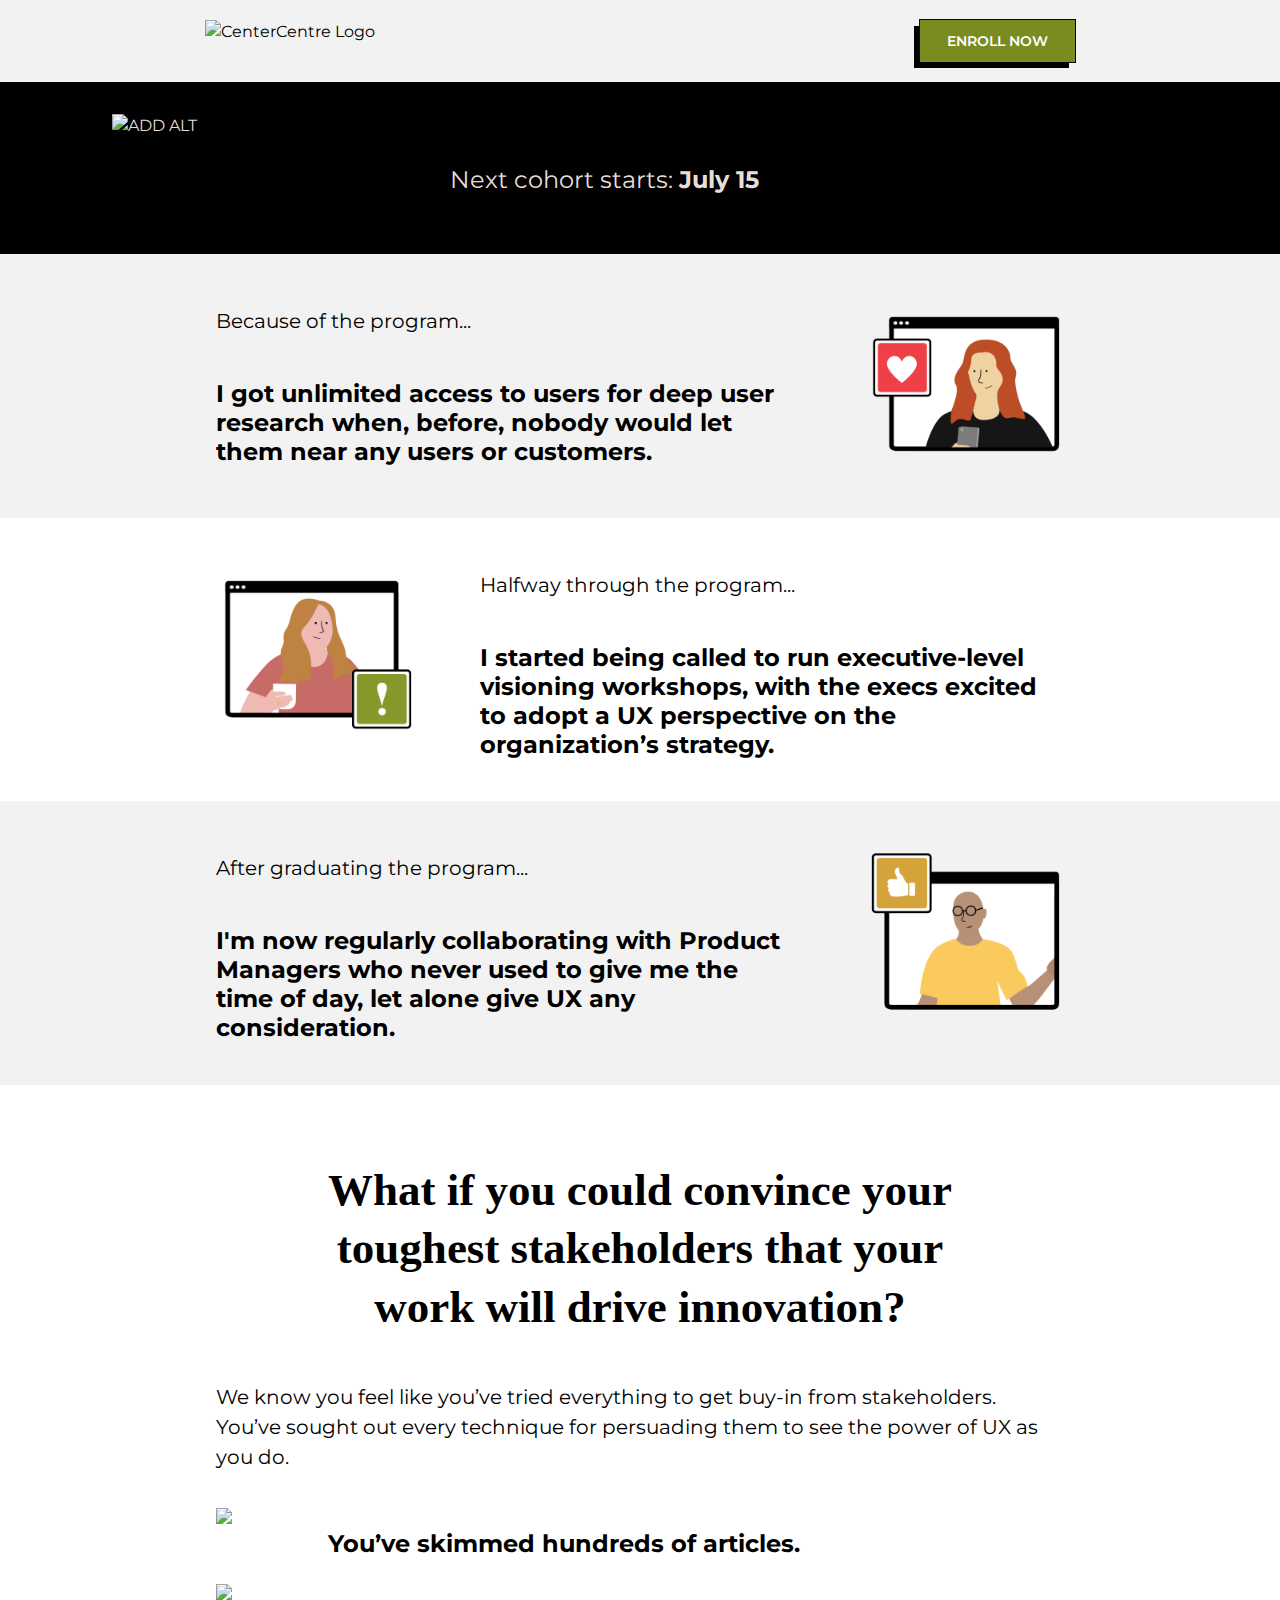
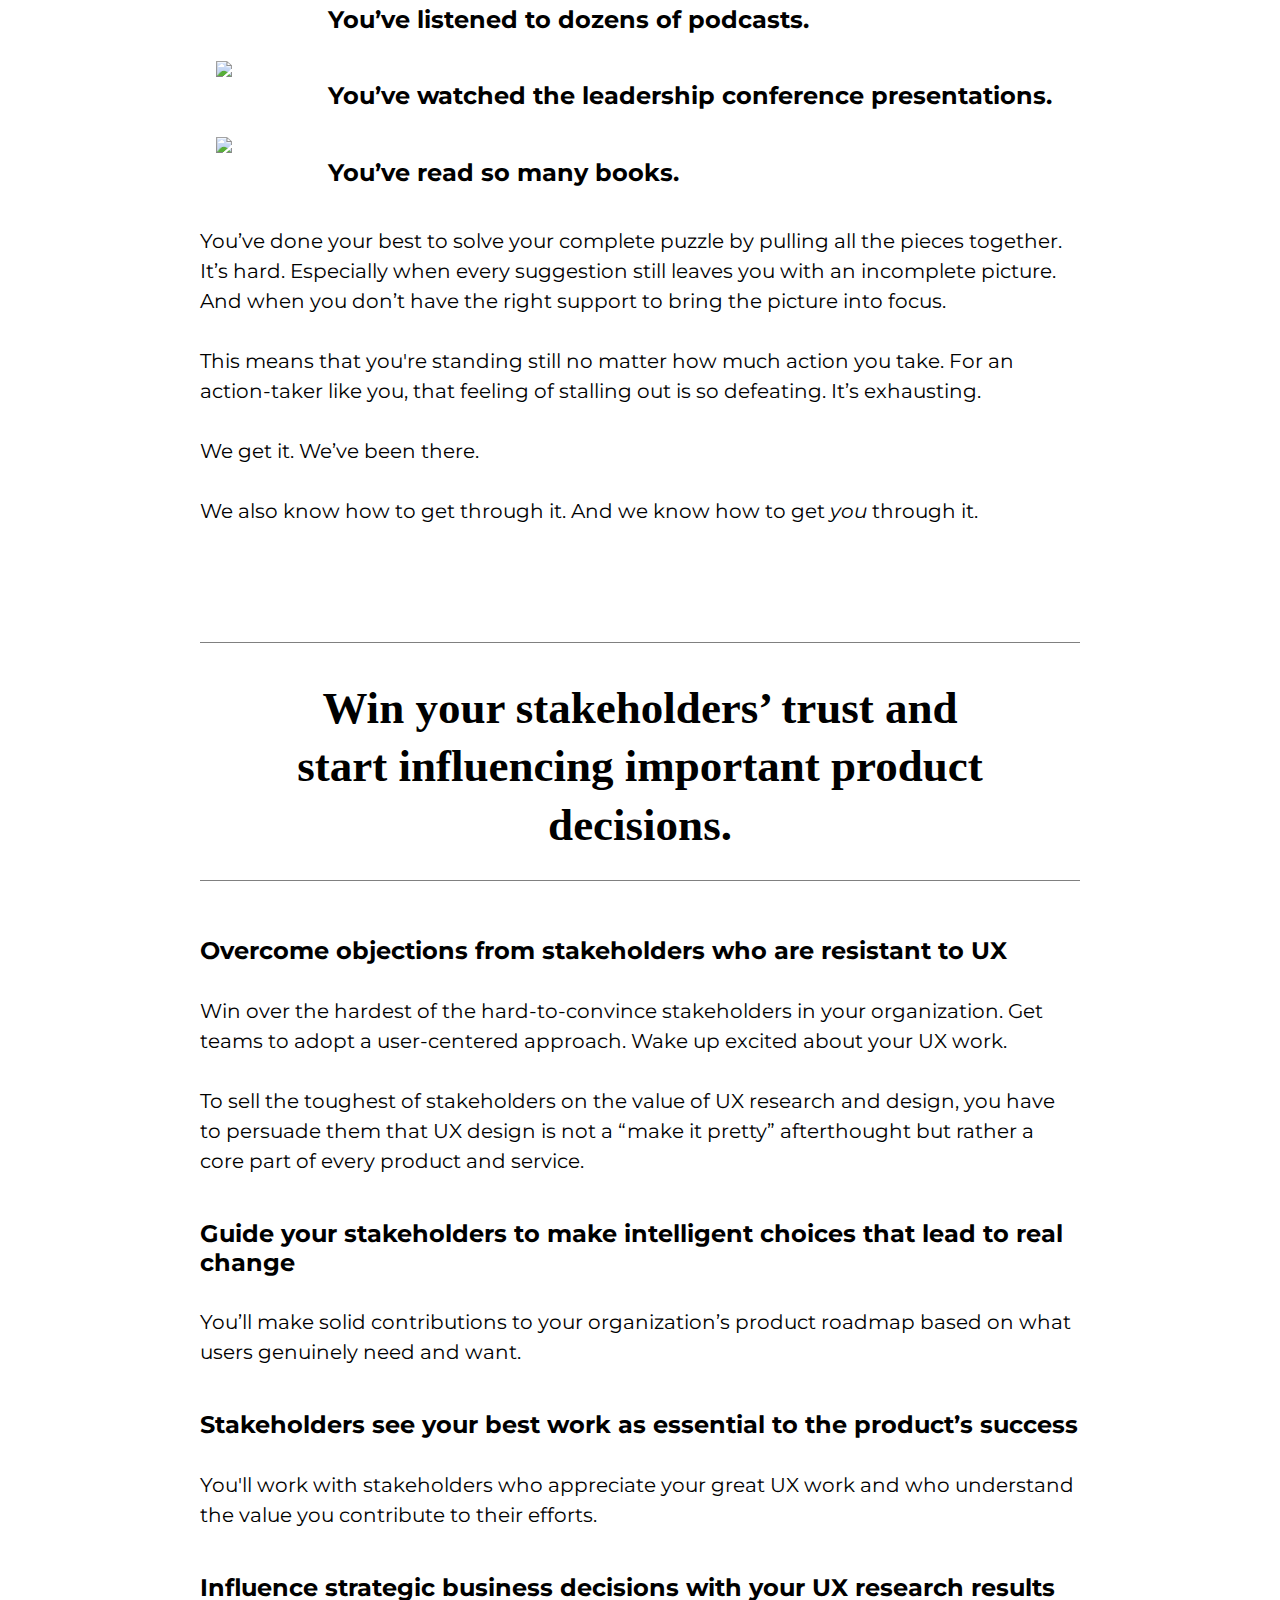
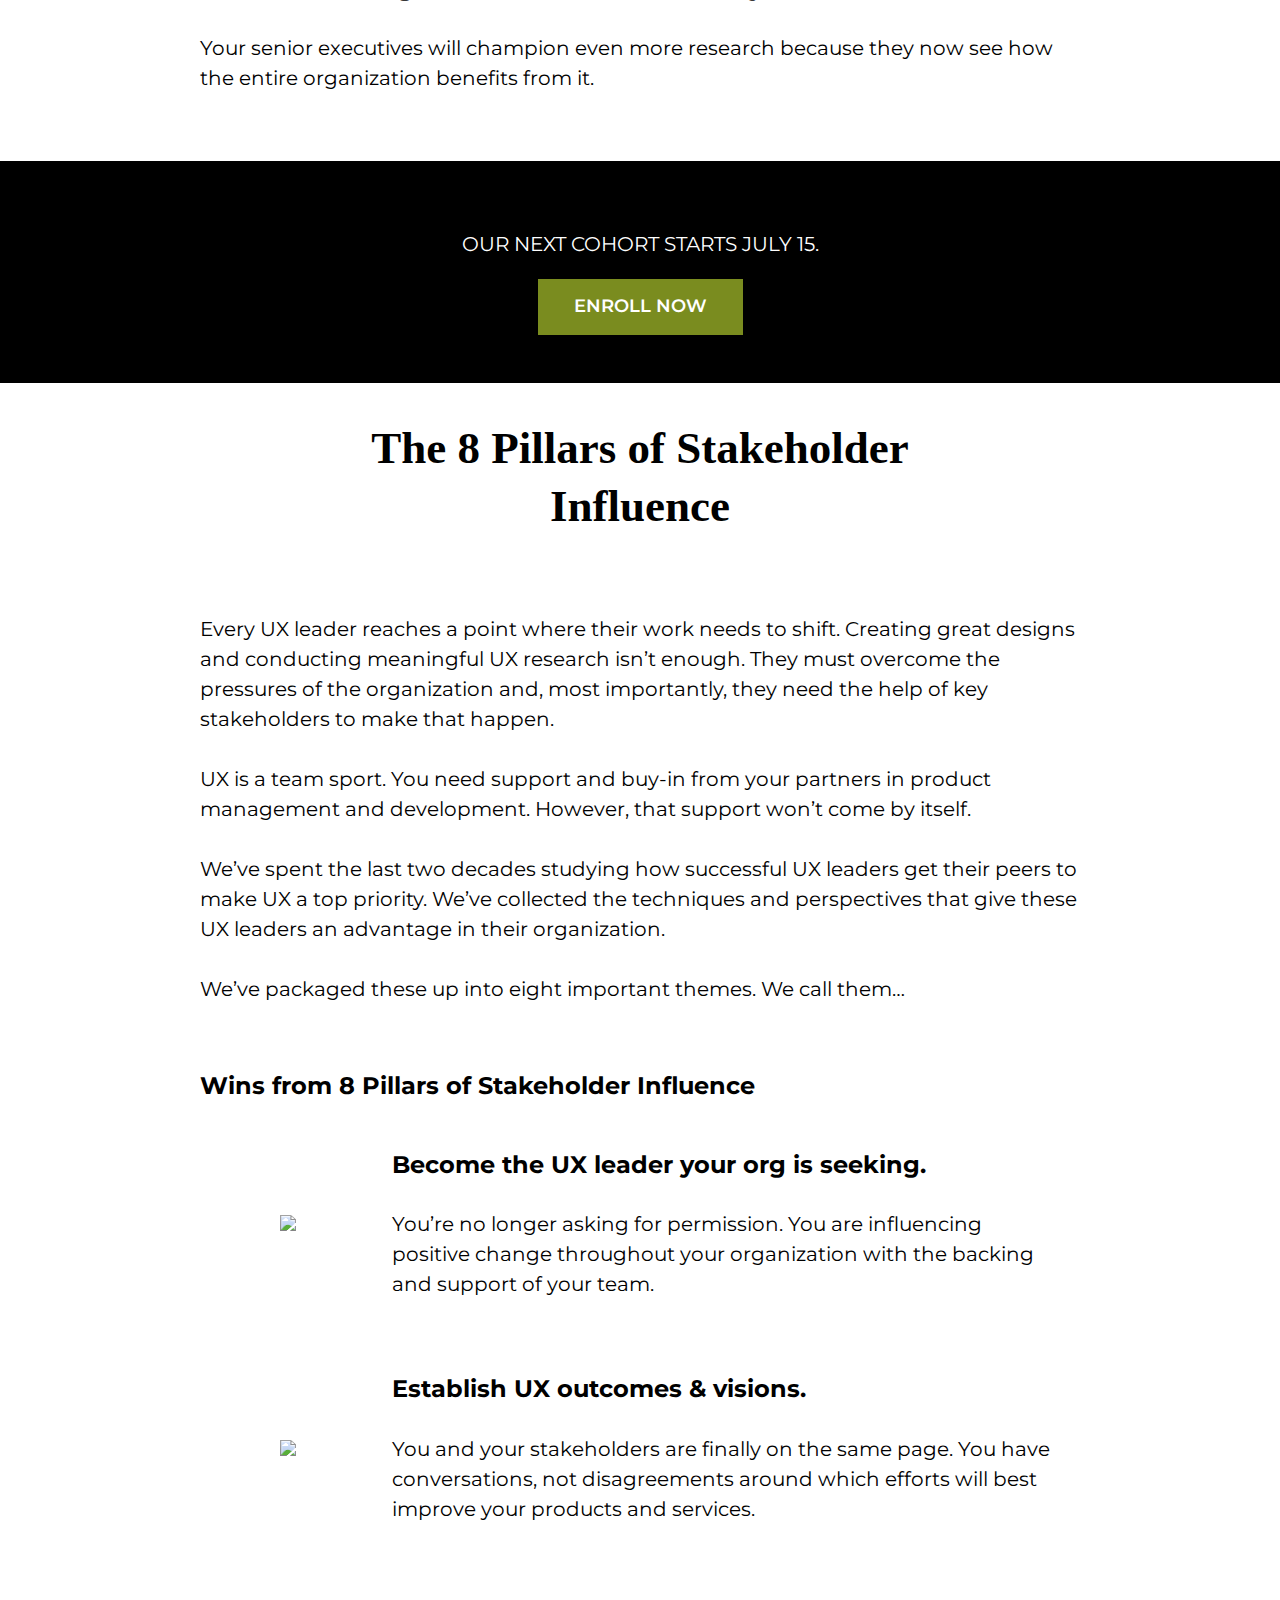
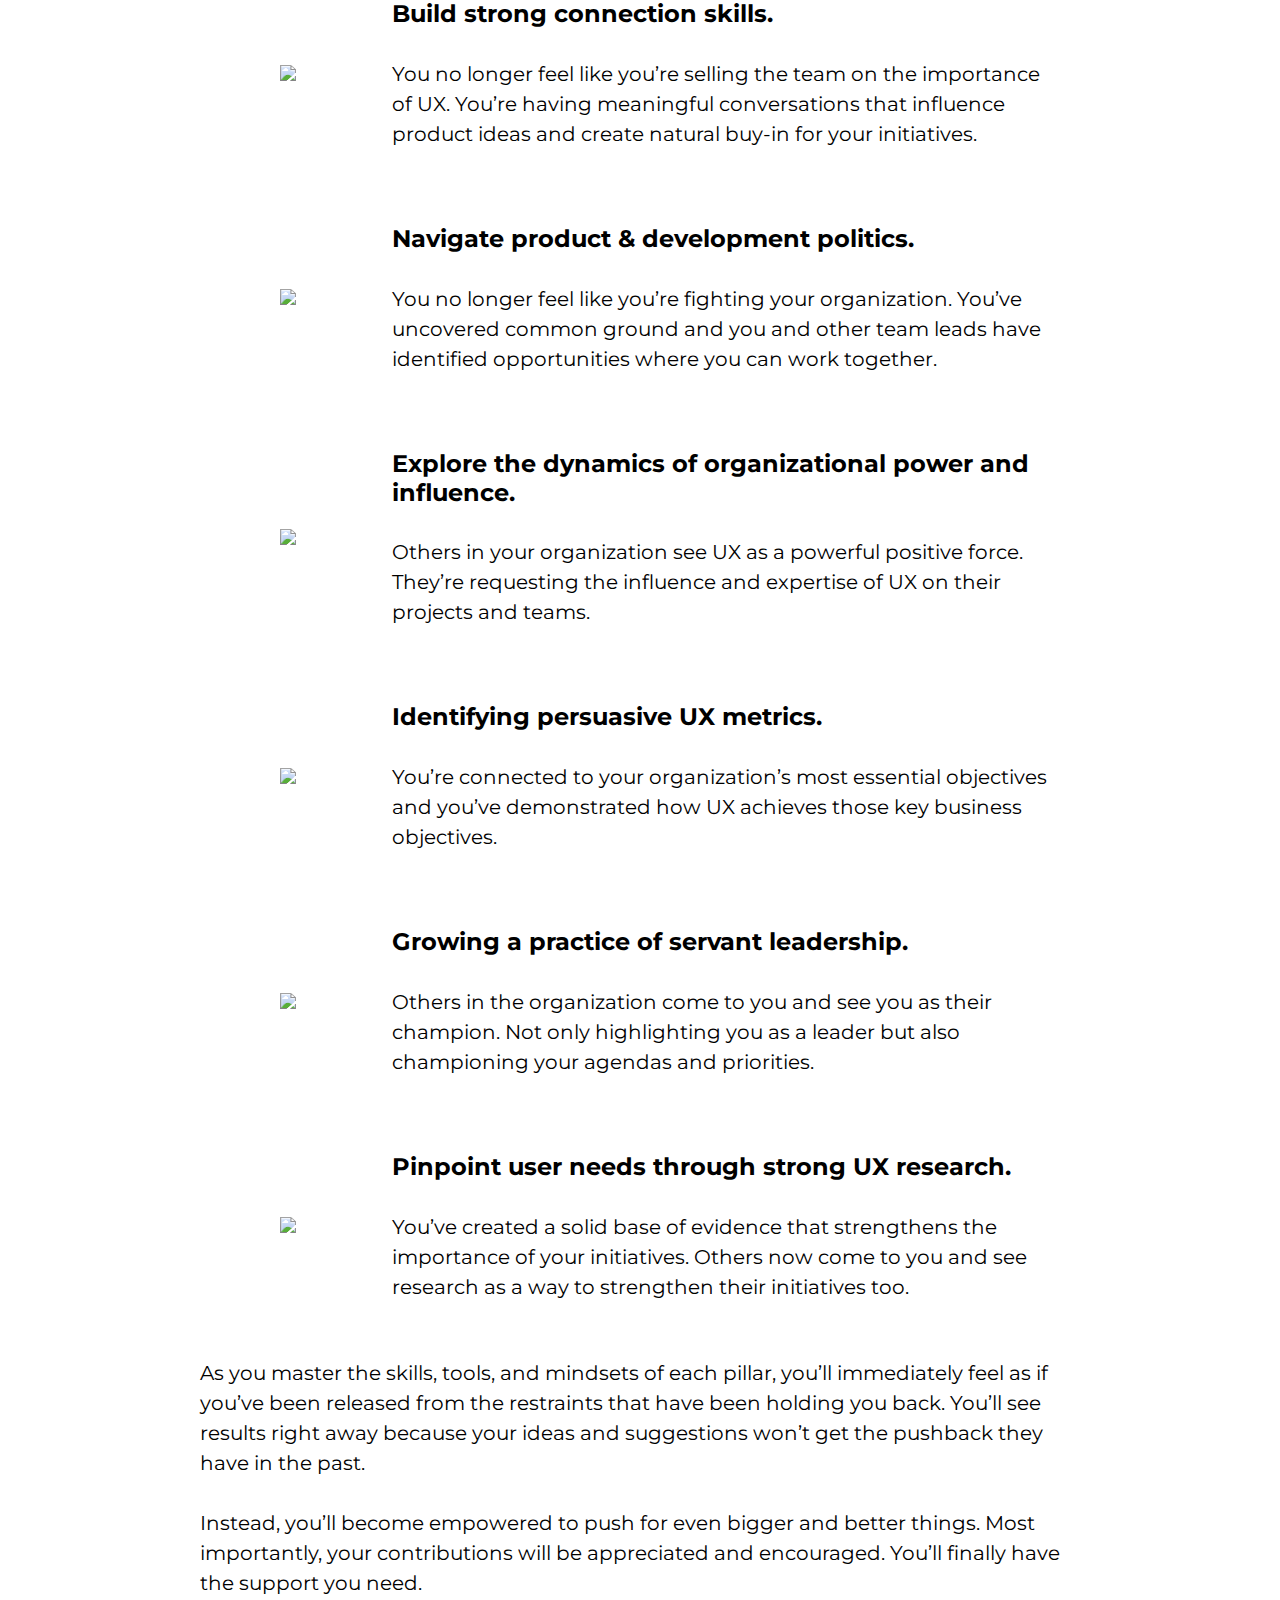
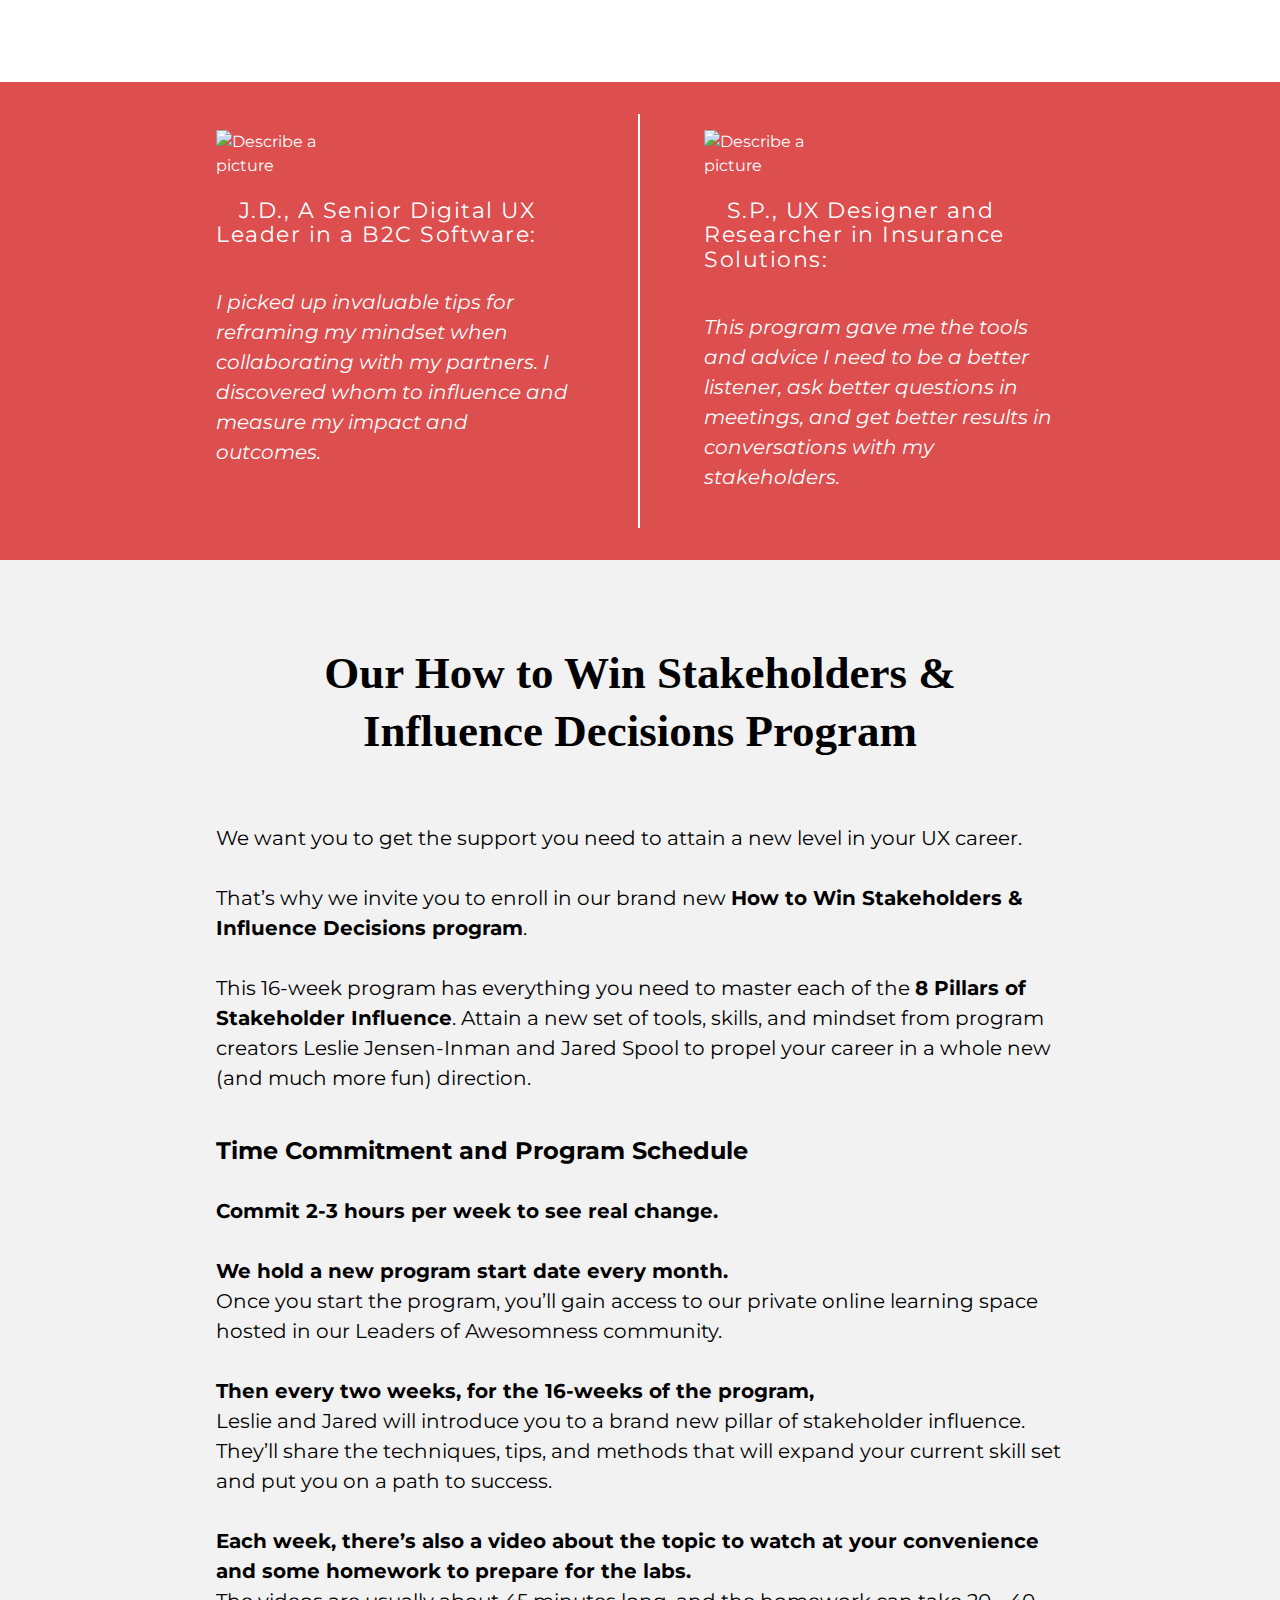
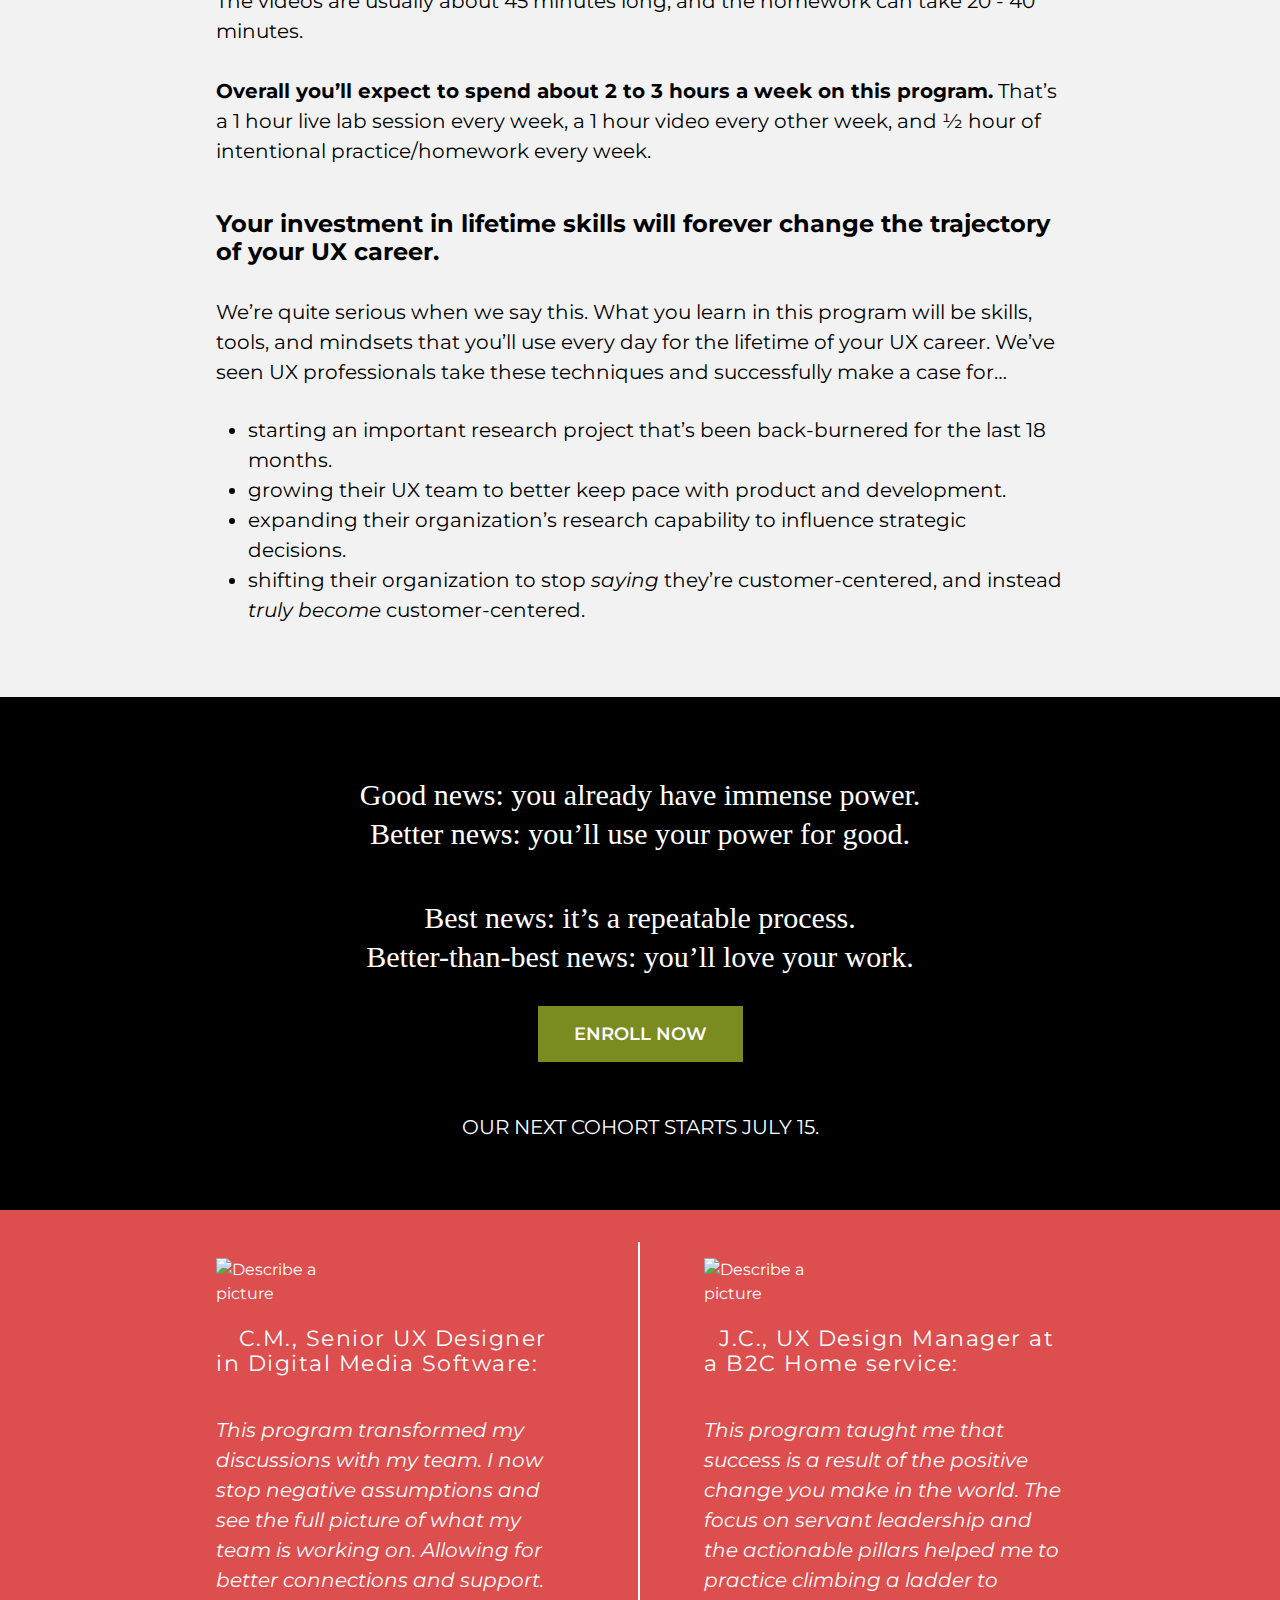
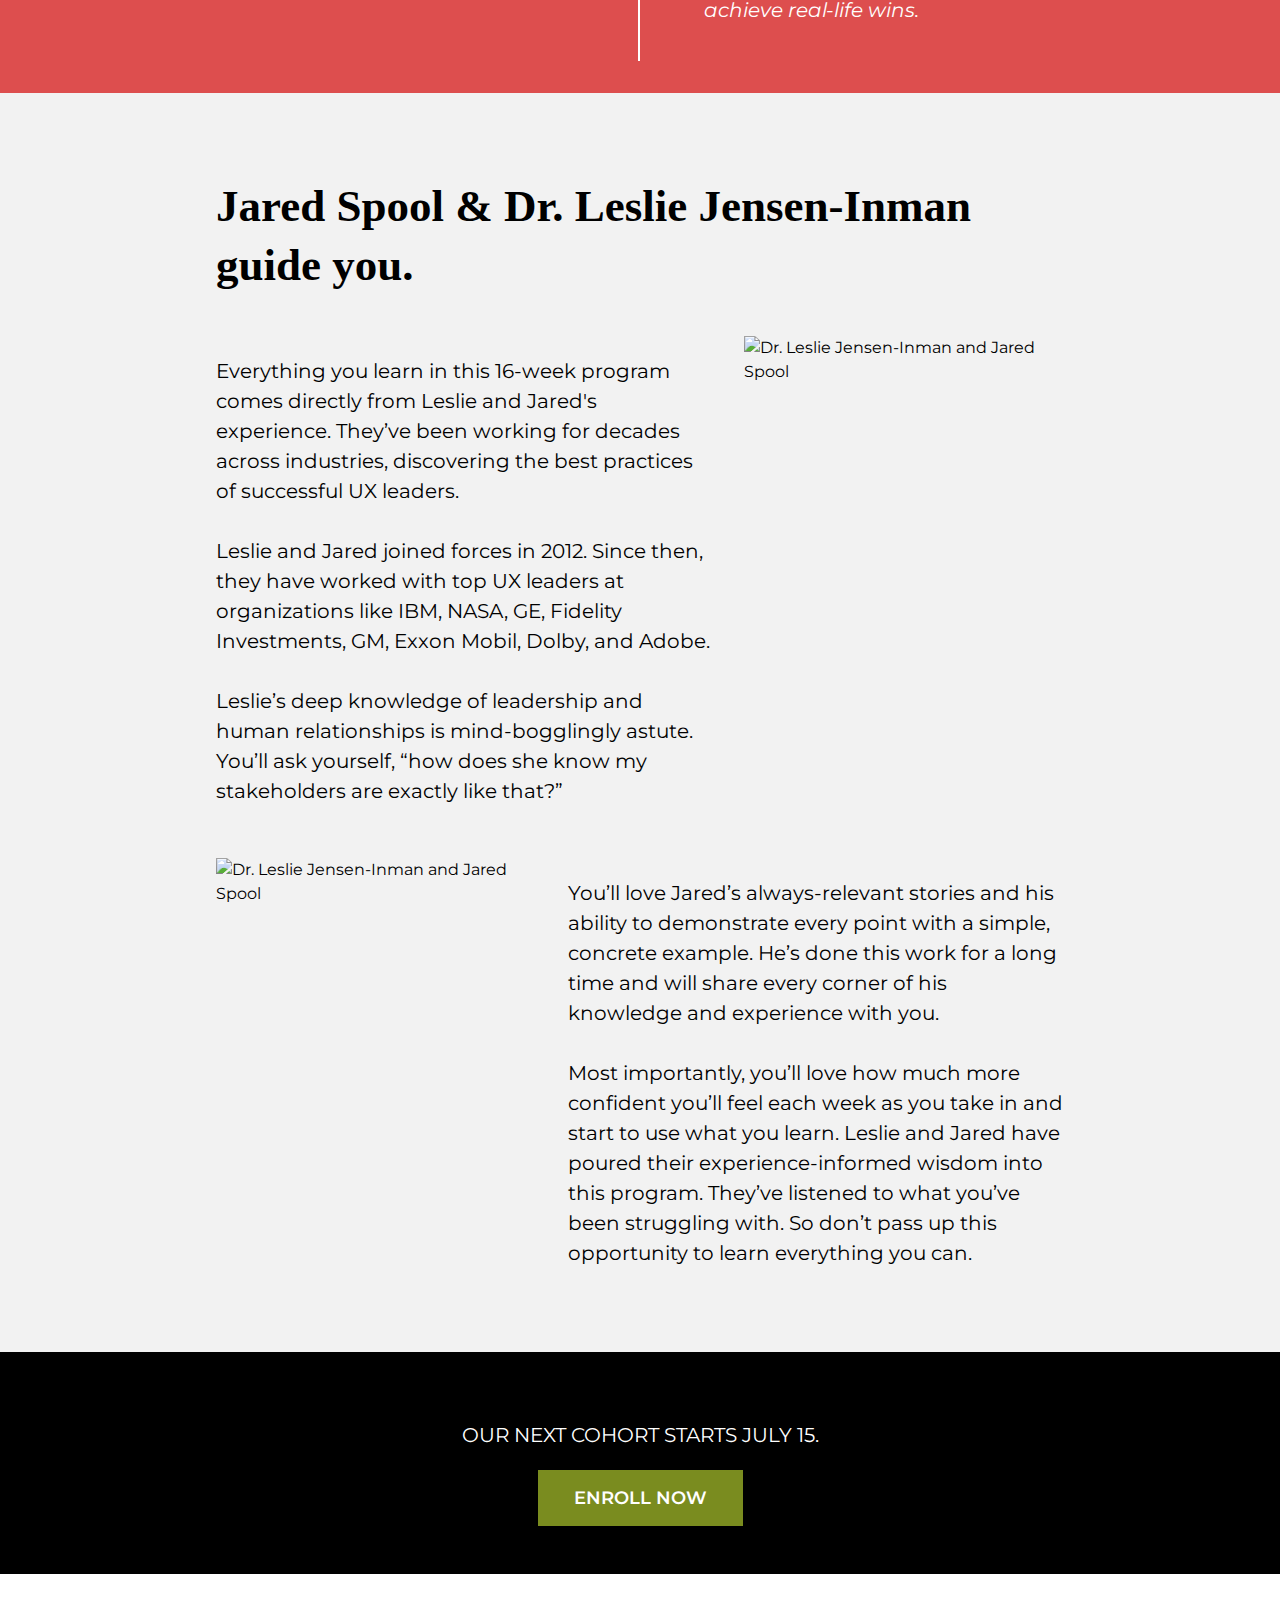
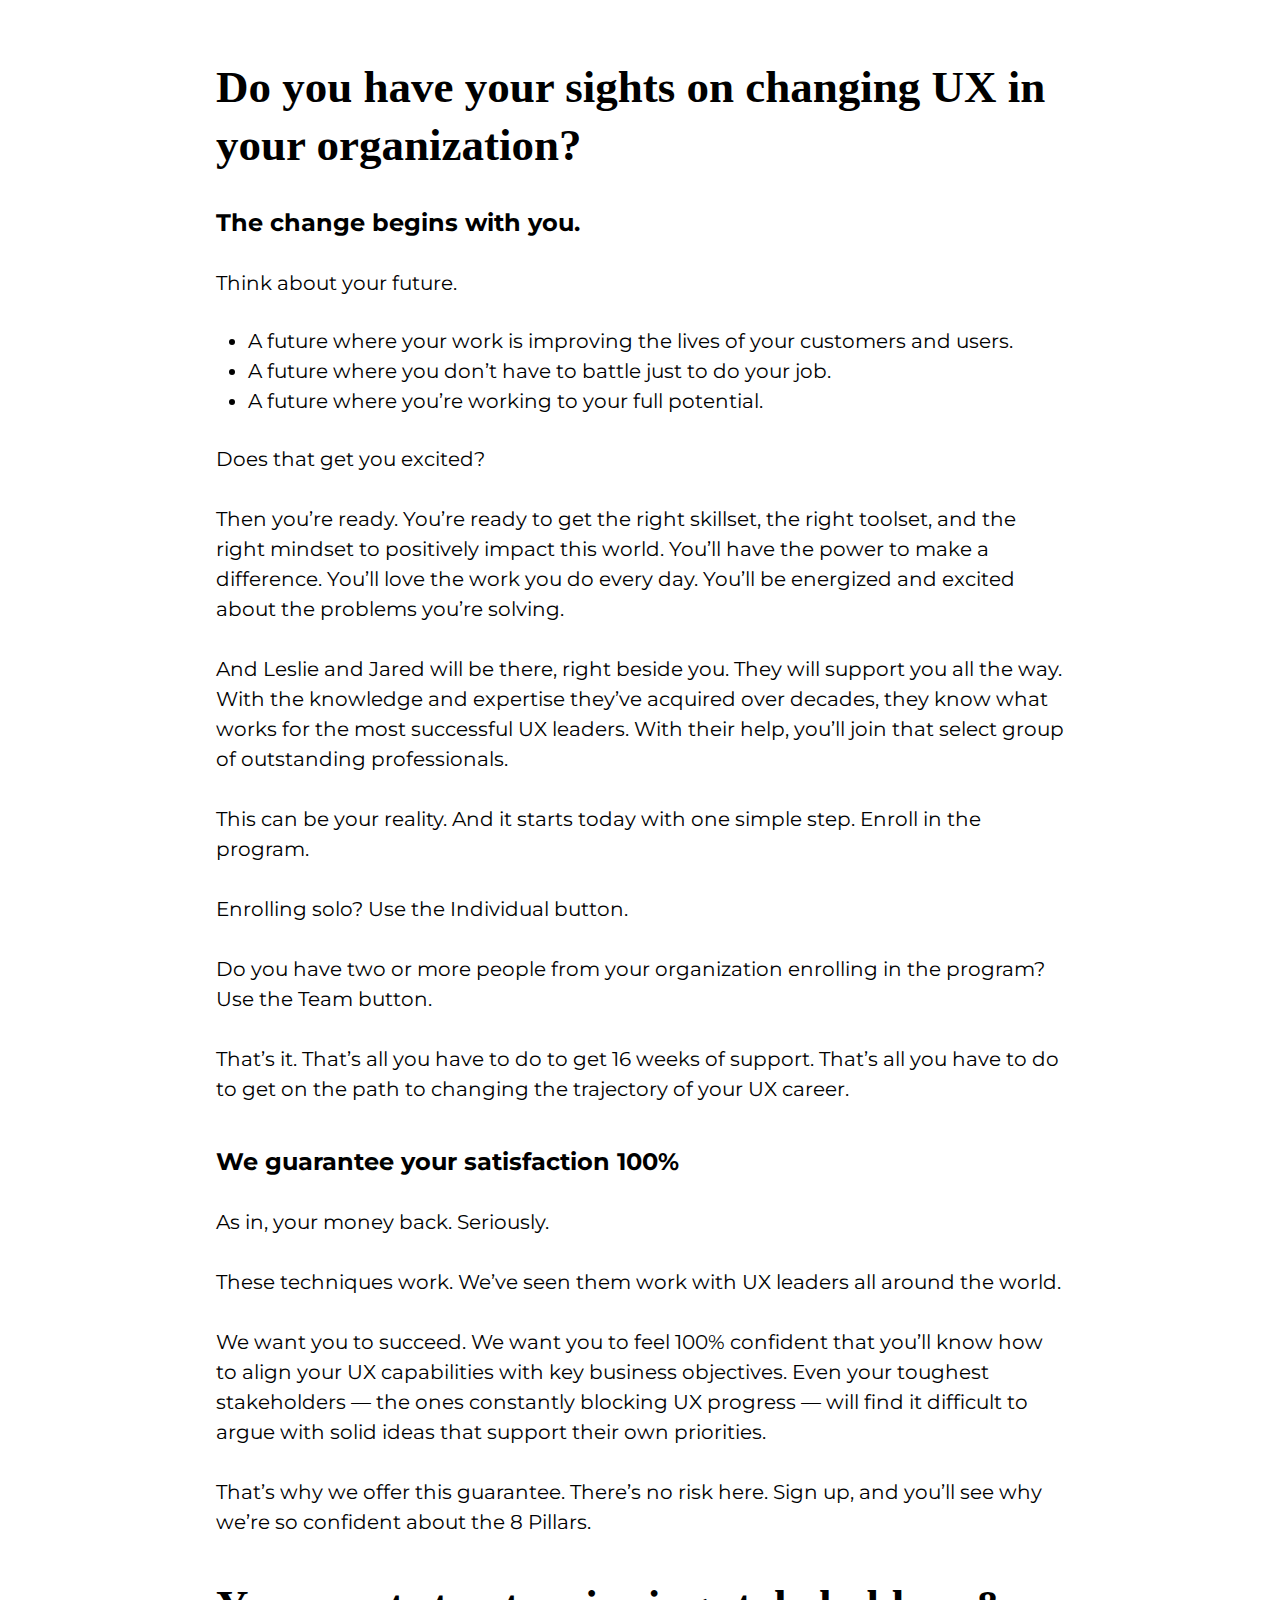
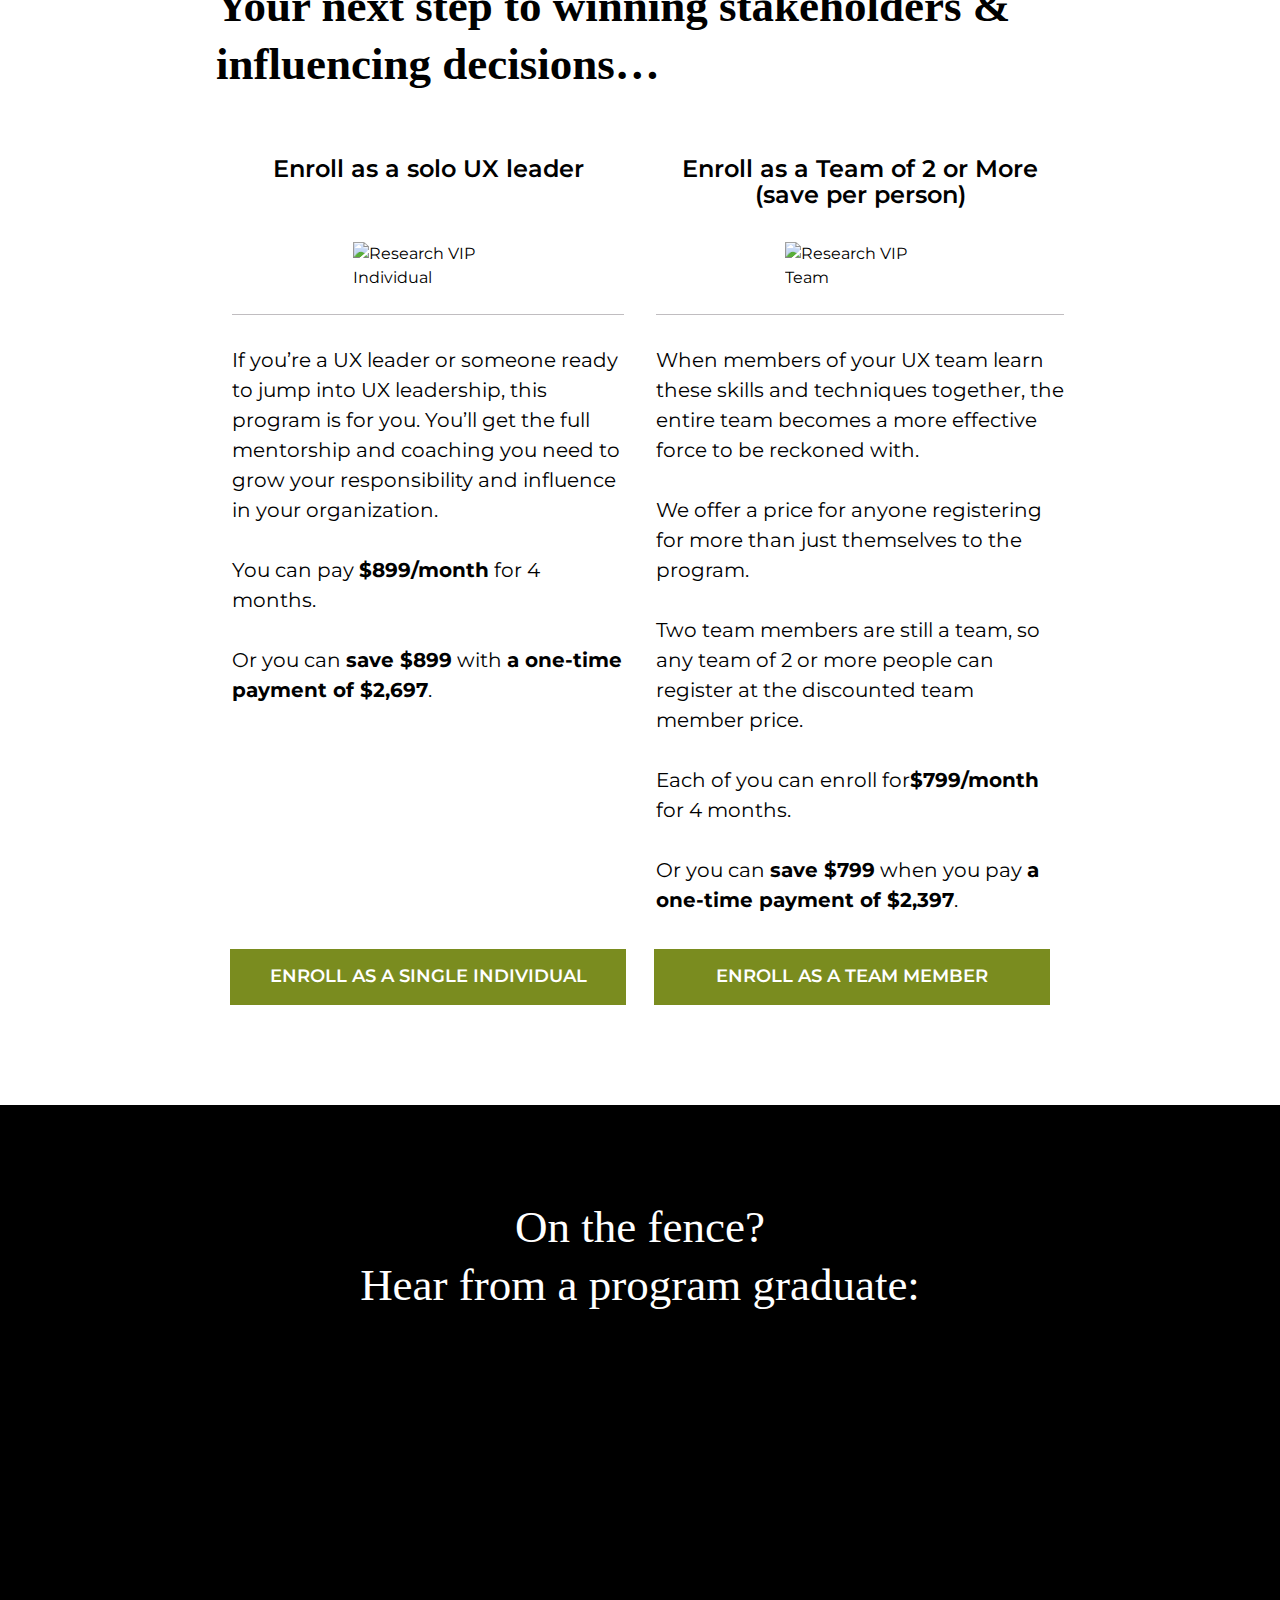
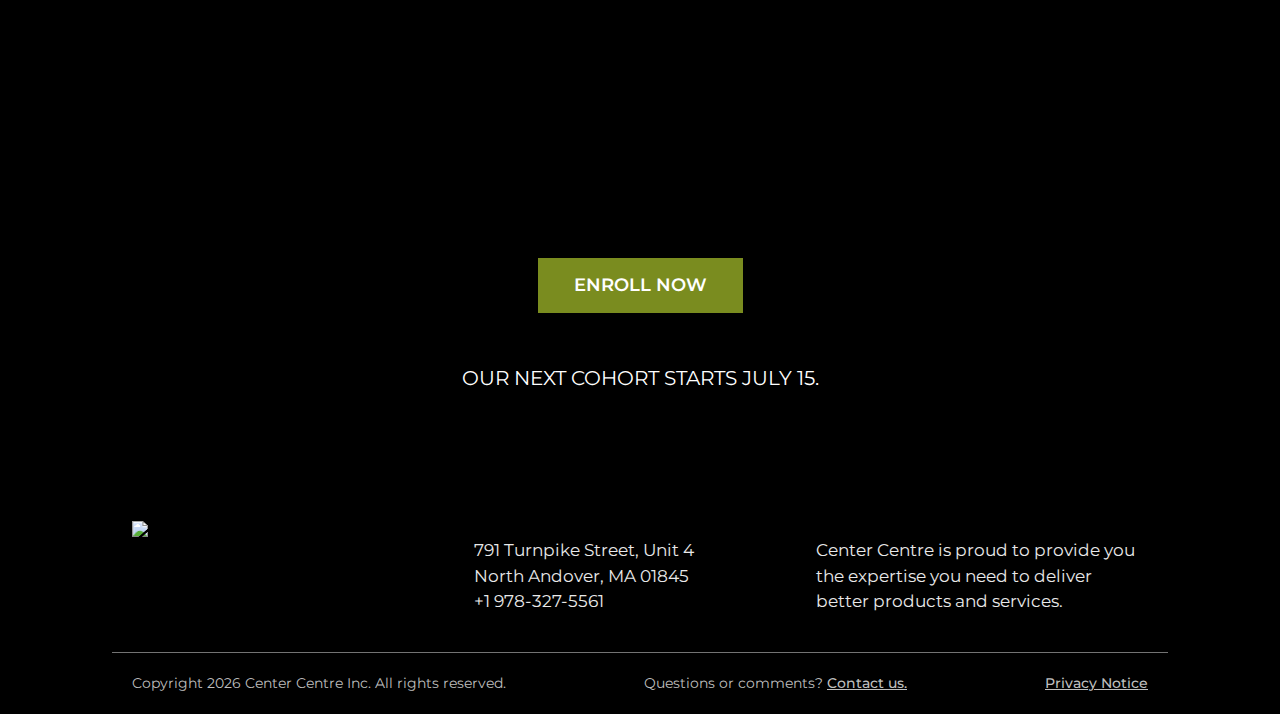
==== commit 1cbbe29d: "Updated the bottom half of the page & CSS" ====
--- a/index.html
+++ b/index.html
@@ -54,6 +54,10 @@
     </div>
   </section>
 
+
+
+
+
   <section id="hero">
     <div class="hero-custom">
       <!-- py-3 container-cc -->
@@ -72,7 +76,14 @@
         </div> -->
       <!-- </div> -->
     </div>
-  </section>
+
+  </section>
+
+
+
+
+
+
 
   <section id="introStatements">
     <section class="introStatementsA bg-lightGray">
@@ -275,6 +286,7 @@
     <div class="bg-black py-3">
       <div class="container-cc">
         <div>
+          <!-- Changes per Summer
           <div class="text-center text-white" style="max-width: 50em; margin: 0 auto">
             <p class="h3 font-mogan mogine-mobile-30">
               You already have immense power. Let’s uncover & focus it — together.
@@ -287,6 +299,15 @@
               <br />
               OUR NEXT COHORT STARTS JULY 15.
             </p>
+          </div>
+-->
+          <div class="text-center text-white">
+            <p class="note">
+              OUR NEXT COHORT STARTS JULY 15.
+            </p>
+            <div class="">
+              <a class="cta btn btn-custom" style="max-width: none" href="#pricing">ENROLL NOW</a>
+            </div>
           </div>
         </div>
       </div>
@@ -302,7 +323,6 @@
           </h3>
         </div>
       </div>
-
       <div class="pt-2">
         <p>
           Every UX leader reaches a point where their work needs to shift.
@@ -498,15 +518,14 @@
     </div>
   </section>
 
+  <!-- Amy Velazquez updates from here down 2024-06-10-->
   <section id="our-newest-proggram" class="py-3 bg-lightGray">
     <section id="title">
       <div class="container-cc split">
         <div class="column basis100 txt-center">
           <div style="max-width: 700px; margin: 0 auto">
             <h3 class="h3 font-mogan mogine-mobile-30">
-              <small>Our Newest Program: <br />
-                How to <br /></small>
-              Win Stakeholders & Influence Decisions
+              Our How to Win Stakeholders & Influence Decisions Program
             </h3>
           </div>
         </div>
@@ -523,46 +542,44 @@
       </p>
       <p>
         This 16-week program has everything you need to master each of the
-        <strong>8 Pillars of Stakeholder Influence</strong>. You’ll work
-        closely with the program leaders, Dr. Leslie Jensen-Inman and Jared
-        Spool, to learn new skills, attain a new set of tools, and develop the
-        necessary influential-leadership mindset to propel your career in a
-        whole new (and much more fun) direction.
-      </p>
-      <h2 id="here-s-how-the-program-works-">
-        Here’s how the program works…
+        <strong>8 Pillars of Stakeholder Influence</strong>. Attain a new set of tools, skills, and mindset from program
+        creators Leslie Jensen-Inman and Jared Spool to propel your
+        career in a whole new (and much more fun) direction.
+      </p>
+      <h2 id="time-commmitment">
+        Time Commitment and Program Schedule
       </h2>
-      <p>
-        <strong>Meet the 8 Pillars:</strong> <br />
-        Every two weeks, for the 16-weeks of the program, Leslie and Jared
-        will introduce you to a brand new pillar of stakeholder influence.
-        They’ll share the techniques, tips, and methods that will expand your
-        current skill set and put you on a path to success.
-      </p>
-      <p>
-        <strong>Practice your new skills:</strong> <br />
-        During the two weeks, you’ll develop a plan for how you’ll put your
-        new skills into practice. You’ll see what works best for you and start
-        building new habits of persuasion and influence.
-      </p>
-      <p>
-        <strong>Live Coaching Sessions:</strong> <br />
-        Each week, join one of our live coaching sessions, where Leslie,
-        Jared, and the Center Centre team work with you and your fellow
-        program attendees. Receive mentoring on your questions, big
-        challenges, and plans for how you’ll win support and influence change.
-      </p>
-      <p>
-        We’ll host the sessions in a private program space inside our
-        <strong>Leaders of Awesomeness</strong> community. There you’ll find
-        the recordings for all the lessons and coaching sessions, along with
-        session notes and workbooks for the practice sessions. You’ll have
-        access to that space as long as you’re in the program (with an option
-        to extend access once the program ends).
-      </p>
+      <p><strong>Commit 2-3 hours per week to see real change.</strong></p>
+      <p>
+        <strong>We hold a new program start date every month.</strong> <br />
+        Once you start the program, you’ll gain access to our private online learning space hosted in our Leaders of
+        Awesomness
+        community.
+      </p>
+      <p>
+        <strong>Then every two weeks, for the 16-weeks of the program,</strong> <br />
+        Leslie and Jared will introduce you to a brand new pillar of stakeholder influence. They’ll share the
+        techniques, tips,
+        and methods that will expand your current skill set and put you on a path to success.
+
+      </p>
+      <p>
+        <strong>Each week, there’s also a video about the topic to watch at your convenience and some homework to
+          prepare for the labs.</strong> <br />
+        The videos are usually about 45 minutes long, and the homework can take 20 - 40 minutes.
+
+
+      </p>
+      <p>
+        <strong>Overall you’ll expect to spend about 2 to 3 hours a week on this program.</strong> That’s a 1 hour live
+        lab session every week, a 1 hour video every other week, and ½ hour of intentional
+        practice/homework every week.
+      </p>
+
+
       <h2 id="your-investment-in-lifetime-skills-will-forever-change-the-trajectory-of-your-ux-career">
         Your investment in lifetime skills will forever change the trajectory
-        of your UX career
+        of your UX career.
       </h2>
       <p>
         We’re quite serious when we say this. What you learn in this program
@@ -662,27 +679,30 @@
 
   <section id="dr_Leslie_Jensen-Inman" class="bg-lightGray py-3">
     <div class="container-cc column">
-      <h2 id="dr-leslie-jensen-inman-and-jared-spool-will-guide-you">
-        Dr. Leslie Jensen-Inman and Jared Spool will guide you
+      <!--  <h2 id="dr-leslie-jensen-inman-and-jared-spool-will-guide-you">
+        Jared Spool and Dr. Leslie Jensen-Inman guide you.
       </h2>
+    -->
+      <h3 class="h3 font-mogan mogine-mobile-30">
+        Jared Spool & Dr. Leslie Jensen-Inman guide you.
+      </h3>
     </div>
     <div class="container-cc split column-reverse">
       <div class="column basis60">
         <p>
-          Everything you learn in this 16-week program comes directly from the
-          experience that Leslie and Jared have. They’ve been working for
-          decades across industries, discovering the best practices of
-          successful UX leaders.
-        </p>
-        <p>
-          Leslie and Jared joined forces in 2012. Since then, they have worked
-          with top UX leaders at organizations like IBM, NASA, GE, Fidelity
-          Investments, GM, Exxon Mobil, Dolby, and Adobe.
-        </p>
-        <p>
-          Leslie’s deep knowledge about leadership and human relationships is
-          mind-bogglingly astute. You’ll find yourself asking, “how does she
-          know that my stakeholders are exactly like that?”
+          Everything you learn in this 16-week program comes directly from Leslie and Jared's experience. They’ve been
+          working for
+          decades across industries, discovering the best practices of successful UX leaders.
+        </p>
+        <p>
+          Leslie and Jared joined forces in 2012. Since then, they have worked with top UX leaders at organizations like
+          IBM,
+          NASA, GE, Fidelity Investments, GM, Exxon Mobil, Dolby, and Adobe.
+        </p>
+        <p>
+          Leslie’s deep knowledge of leadership and human relationships is mind-bogglingly astute. You’ll ask yourself,
+          “how does
+          she know my stakeholders are exactly like that?”
         </p>
       </div>
       <div class="column basis40">
@@ -716,17 +736,12 @@
     <div class="bg-black py-3">
       <div class="container-cc">
         <div>
-          <div class="text-center text-white" style="max-width: 50em; margin: 0 auto">
-            <p class="h3 font-mogan mogine-mobile-30">
-              Ready to win stakeholders & influence decisions?
+          <div class="text-center text-white">
+            <p class="note">
+              OUR NEXT COHORT STARTS JULY 15.
             </p>
             <div class="">
               <a class="cta btn btn-custom" style="max-width: none" href="#pricing">ENROLL NOW</a>
-
-              <p class="note">
-                <br />
-                OUR NEXT COHORT STARTS JULY 15.
-              </p>
             </div>
           </div>
         </div>
@@ -736,11 +751,11 @@
 
   <section id="do-you-have-your-sights-on-changing-ux-in-your-organization-" class="pt-3">
     <div class="container-cc column">
-      <h2>
-        Do you have your sights on changing UX in your organization? <br />
-        <br />
-        The change begins with you.
+      <h3 class="h3 font-mogan mogine-mobile-30">
+        Do you have your sights on changing UX in your organization?</h3>
+      <h2> The change begins with you.
       </h2>
+
 
       <p>Think about your future.</p>
       <ul>
@@ -776,8 +791,7 @@
         program? Use the Team button.
       </p>
       <p>
-        That’s it. That’s all you have to do to get 16 weeks of Jared’s and
-        Leslie’s support. That’s all you have to do to get on the path to
+        That’s it. That’s all you have to do to get 16 weeks of support. That’s all you have to do to get on the path to
         changing the trajectory of your UX career.
       </p>
       <h2 id="we-guarantee-your-satisfaction-100-">
@@ -800,7 +814,7 @@
         you’ll see why we’re so confident about the 8 Pillars.
       </p>
 
-      <h2>Your next step to winning stakeholders & influencing decisions…</h2>
+      <h3 class="h3 font-mogan mogine-mobile-30">Your next step to winning stakeholders & influencing decisions…</h3>
     </div>
   </section>
 
@@ -828,9 +842,10 @@
                 and influence in your organization.
               </p>
               <p>
-                You can pay <strong>$899/month</strong> for 4 months. Or you
-                can <strong>save $899</strong> with
-                <strong>a one-time payment of $2,697</strong> when you enroll.
+                You can pay <strong>$899/month</strong> for 4 months.</p>
+
+              <p>Or you can <strong>save $899</strong> with
+                <strong>a one-time payment of $2,697</strong>.
               </p>
             </div>
 
@@ -843,7 +858,7 @@
           <div class="third-box pricing-box basis50 pb-2 pl-1">
             <div class="box-head">
               <h3 id="are-you-ready-to-" class="anton">
-                Enroll as a team of 2 or more
+                Enroll as a Team of 2 or More (save per person)
               </h3>
             </div>
             <img src="images/group_plan.png" alt="Research VIP Team" class="img-resp"
@@ -856,16 +871,17 @@
                 reckoned with.
               </p>
               <p>
-                Do you have peers or direct reports on your team who will
-                benefit from this program? Each of you can enroll for
-                <strong>$799/month</strong> for 4 months. Or you can
+                We offer a price for anyone registering for more than just themselves to the program.</p>
+              <p>Two team members are still a team, so any team of 2 or more people can register at the discounted team
+                member price.</p>
+
+              <p>Each of you can enroll for<strong>$799/month</strong> for 4 months.</p>
+
+              <p>Or you can
                 <strong>save $799</strong> when you pay
                 <strong>a one-time payment of $2,397</strong>.
               </p>
-              <p>
-                This discounted price is only for members from teams of 2 or
-                more people. Use the button below to get the discount.
-              </p>
+
             </div>
             <a class="btn btn-custom btn-fill" target="_blank"
               href="https://reg.centercentre.com/winstakeholders-team/">
@@ -883,10 +899,22 @@
         <div>
           <div class="text-center text-white" style="max-width: 50em; margin: 0 auto">
             <p class="h3 font-mogan mogine-mobile-30">
-              We want you to win, always. <br />
-              Will we see you inside?
-            </p>
+              On the fence?<br />
+              Hear from a program graduate:
+            </p>
+            <!--Embed code for testimonial Vimeo recording-->
+
+            <div style="padding:56.25% 0 0 0;position:relative;"><iframe
+                src="https://player.vimeo.com/video/814643928?badge=0&amp;autopause=0&amp;player_id=0&amp;app_id=58479"
+                frameborder="0" allow="autoplay; fullscreen; picture-in-picture; clipboard-write"
+                style="position:absolute;top:0;left:0;width:100%;height:100%;"
+                title="2023-03-23 - WIN Testimonial - Jacquelyn Candelas - Draft 5"></iframe></div>
+            <script src="https://player.vimeo.com/api/player.js"></script>
+
+            <!--End Embed code for testimonial Vimeo recording-->
+
             <div class="">
+              <br><br>
               <a class="cta btn btn-custom" style="max-width: none" href="#pricing">ENROLL NOW</a>
               <br />
               <p class="note"><br />OUR NEXT COHORT STARTS JULY 15.</p>
--- a/styles/styles.css
+++ b/styles/styles.css
@@ -645,6 +645,10 @@
 }
 
 
+.head-button a {
+  color: #fff;
+  text-decoration: none;
+}
 
 .hero-custom {
     /* background: var(--darkOrange) url("https://via.placeholder.com/500x1500/8C9B28/e5ded9 ?Text=Background Here") no-repeat; */
@@ -654,7 +658,7 @@
     display: flex;
     flex-direction: column;
     width: 85%;
-    max-width: 55em;
+    max-width: 66em;
     margin: 2em auto;
 }
 
--- a/styles/win.css
+++ b/styles/win.css
@@ -51,6 +51,11 @@
 
 .h3 {
     font-size: 45px;
+    line-height: 1.3;
+}
+
+.h3smaller {
+    font-size: 35px;
     line-height: 1.3;
 }
 
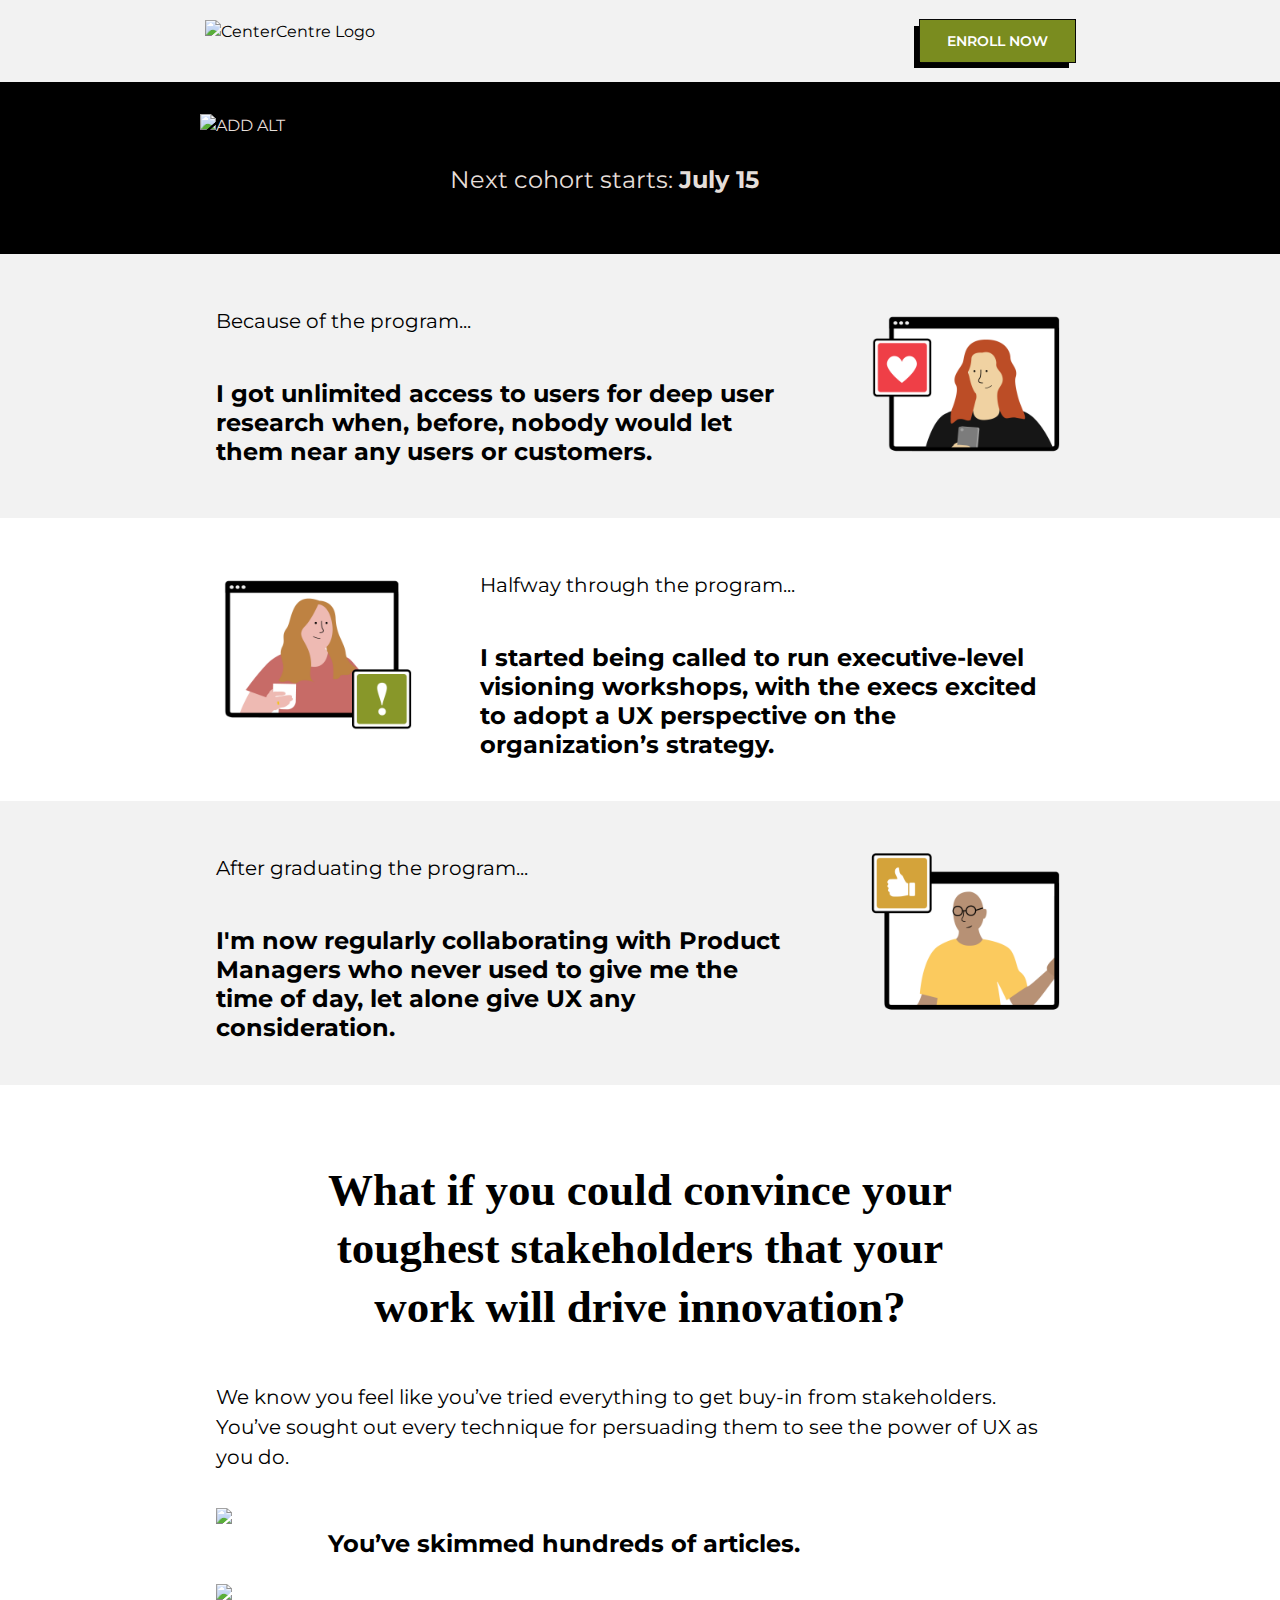
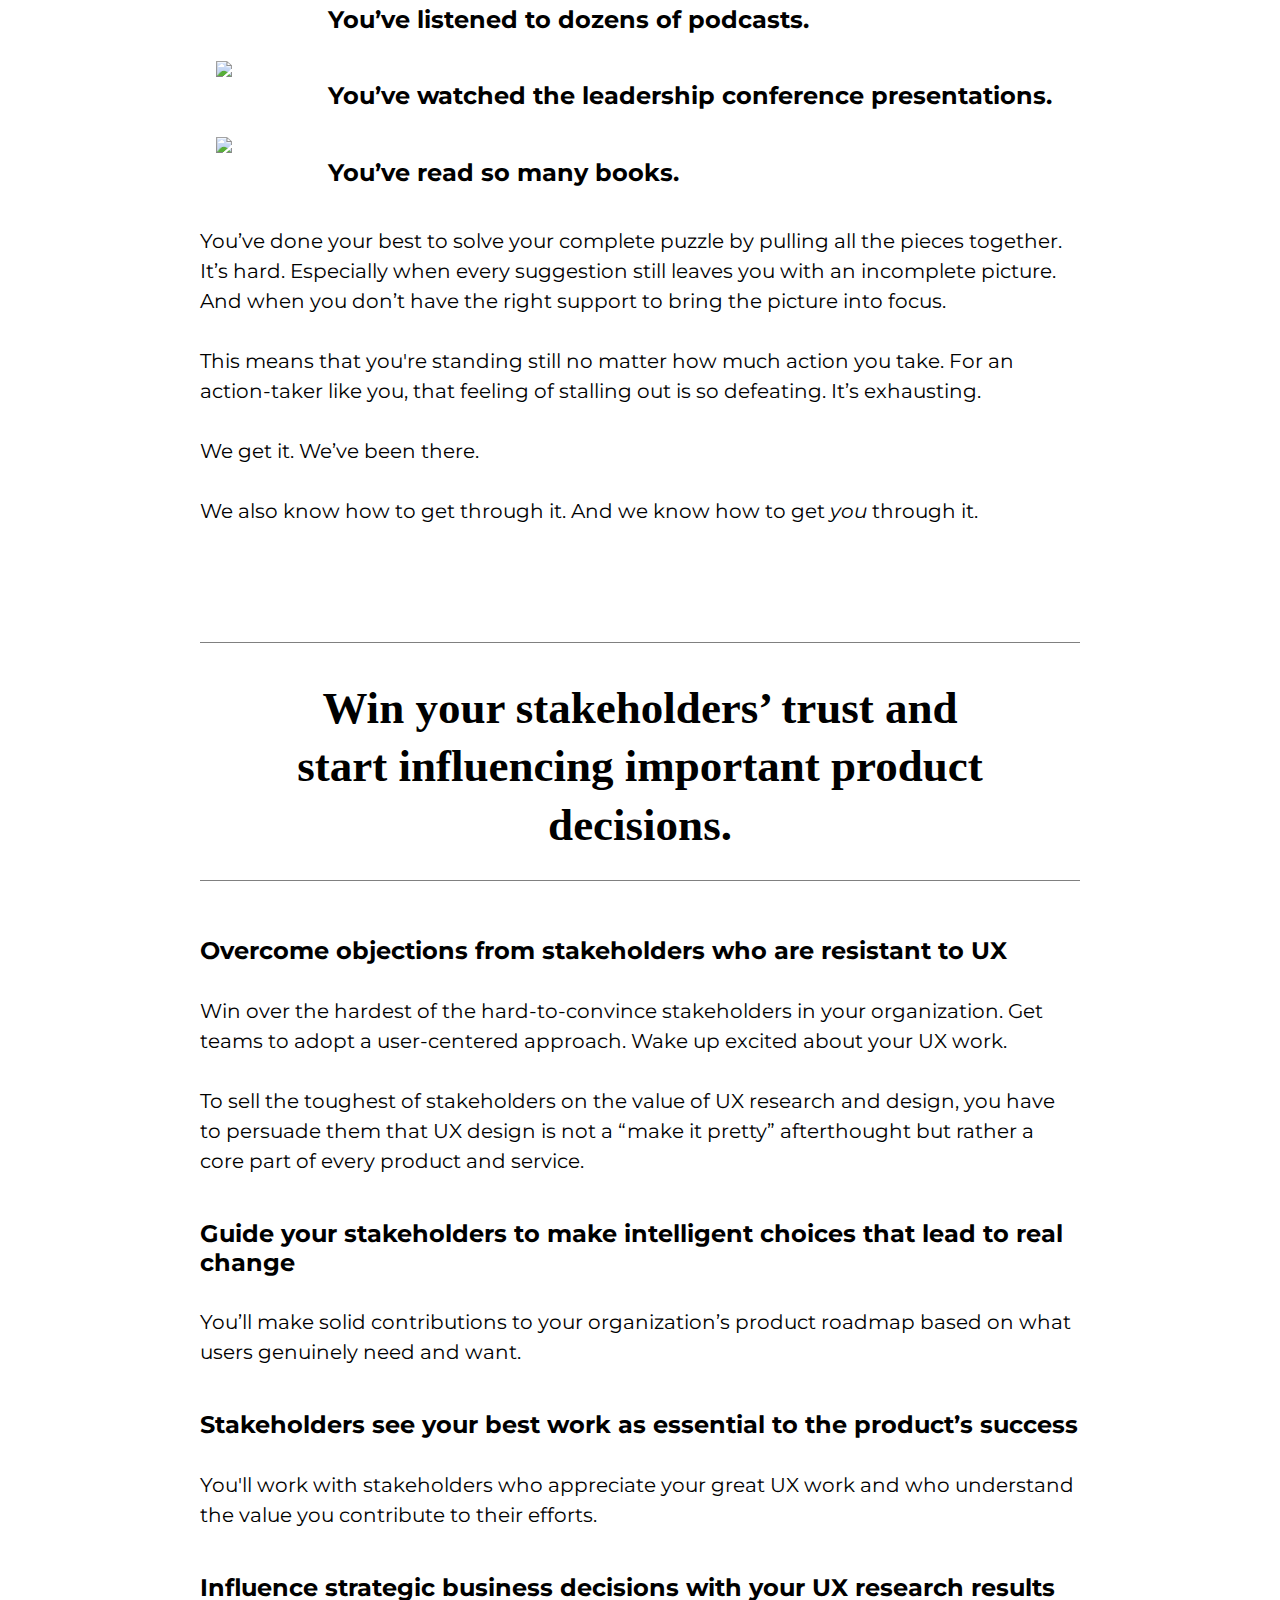
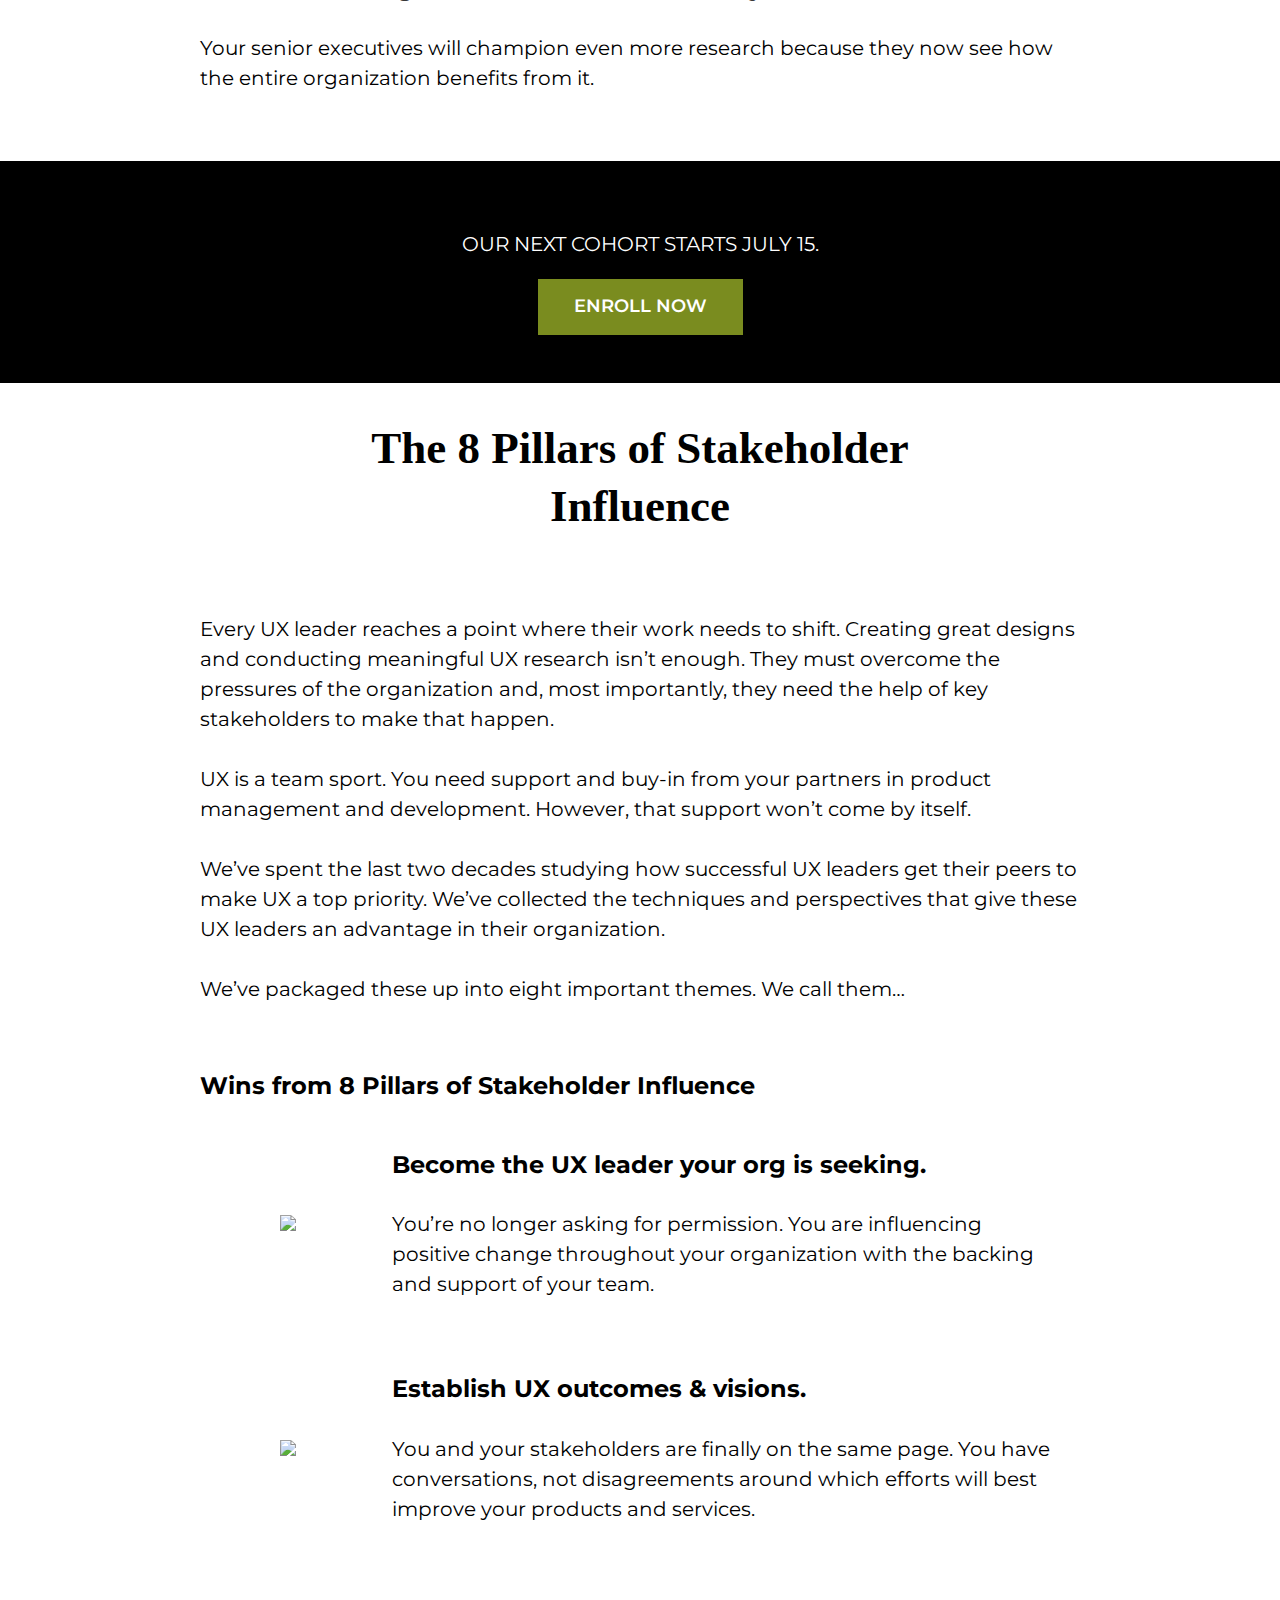
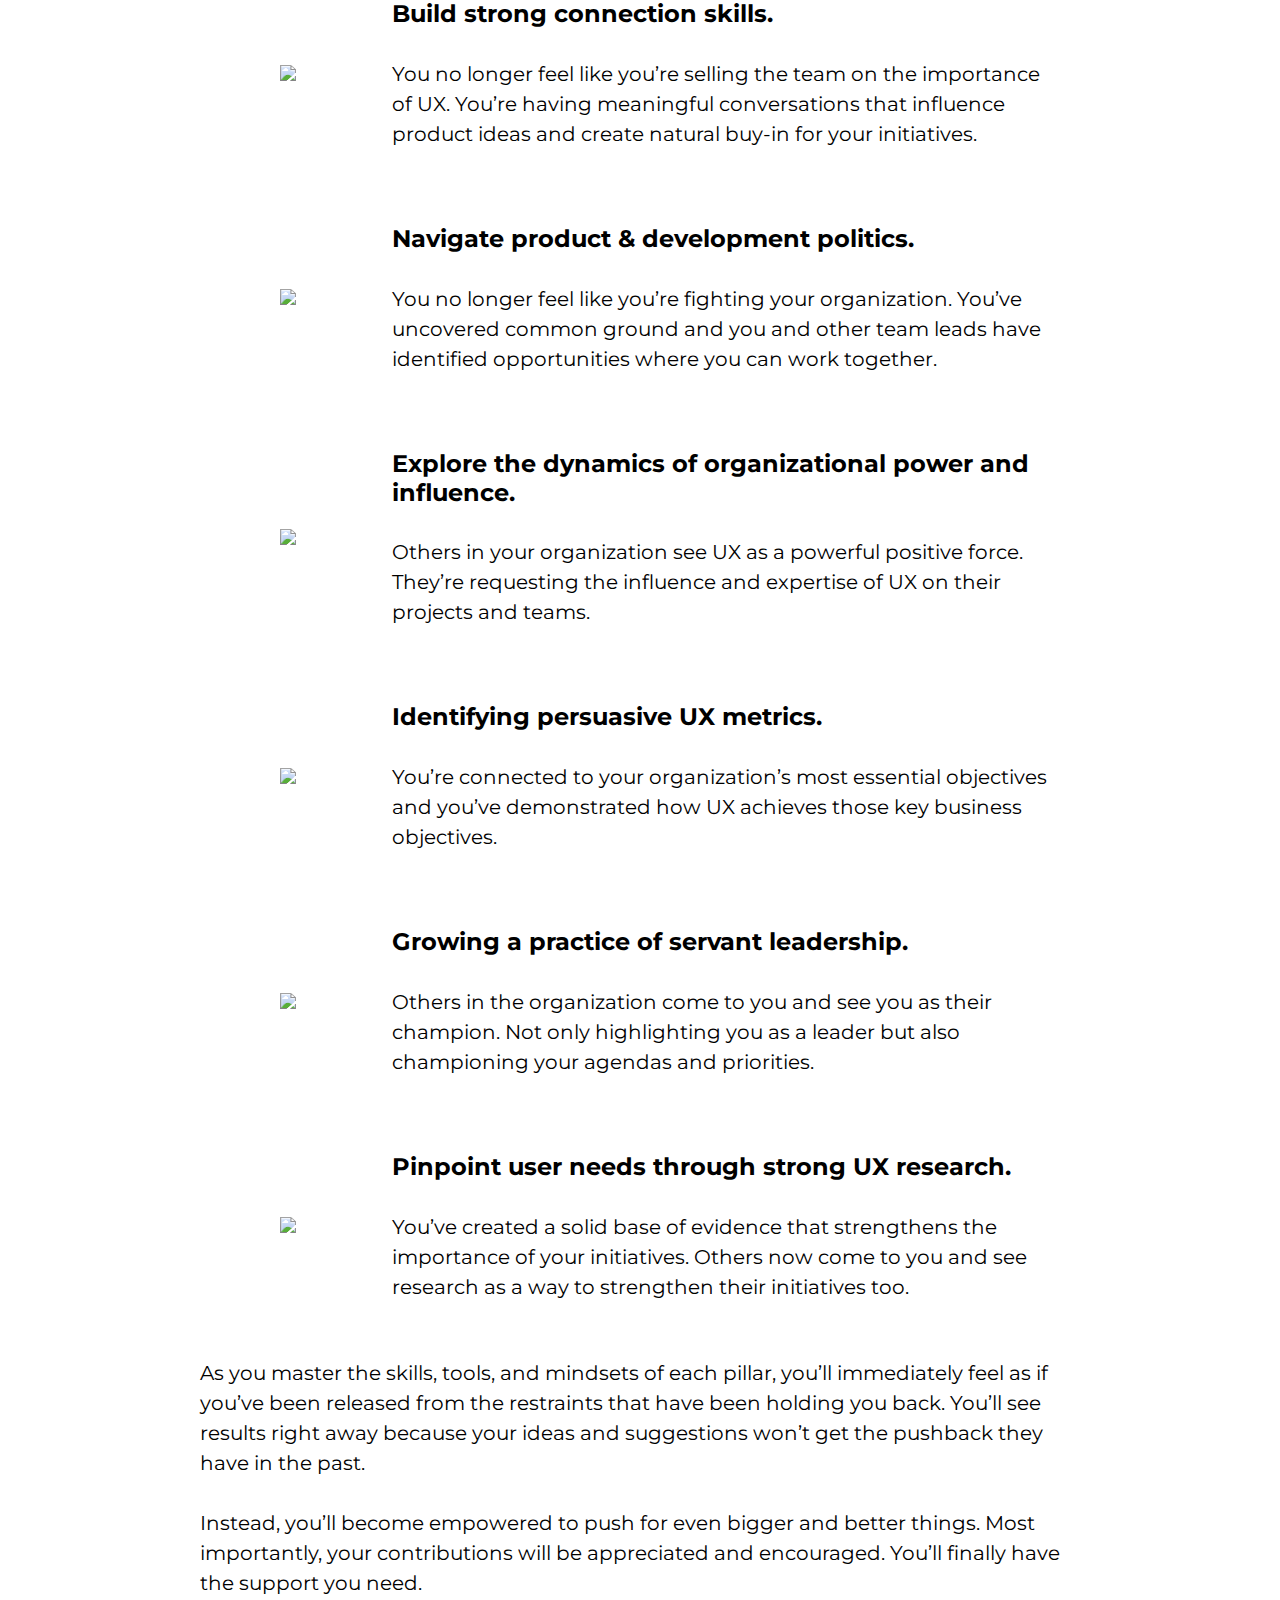
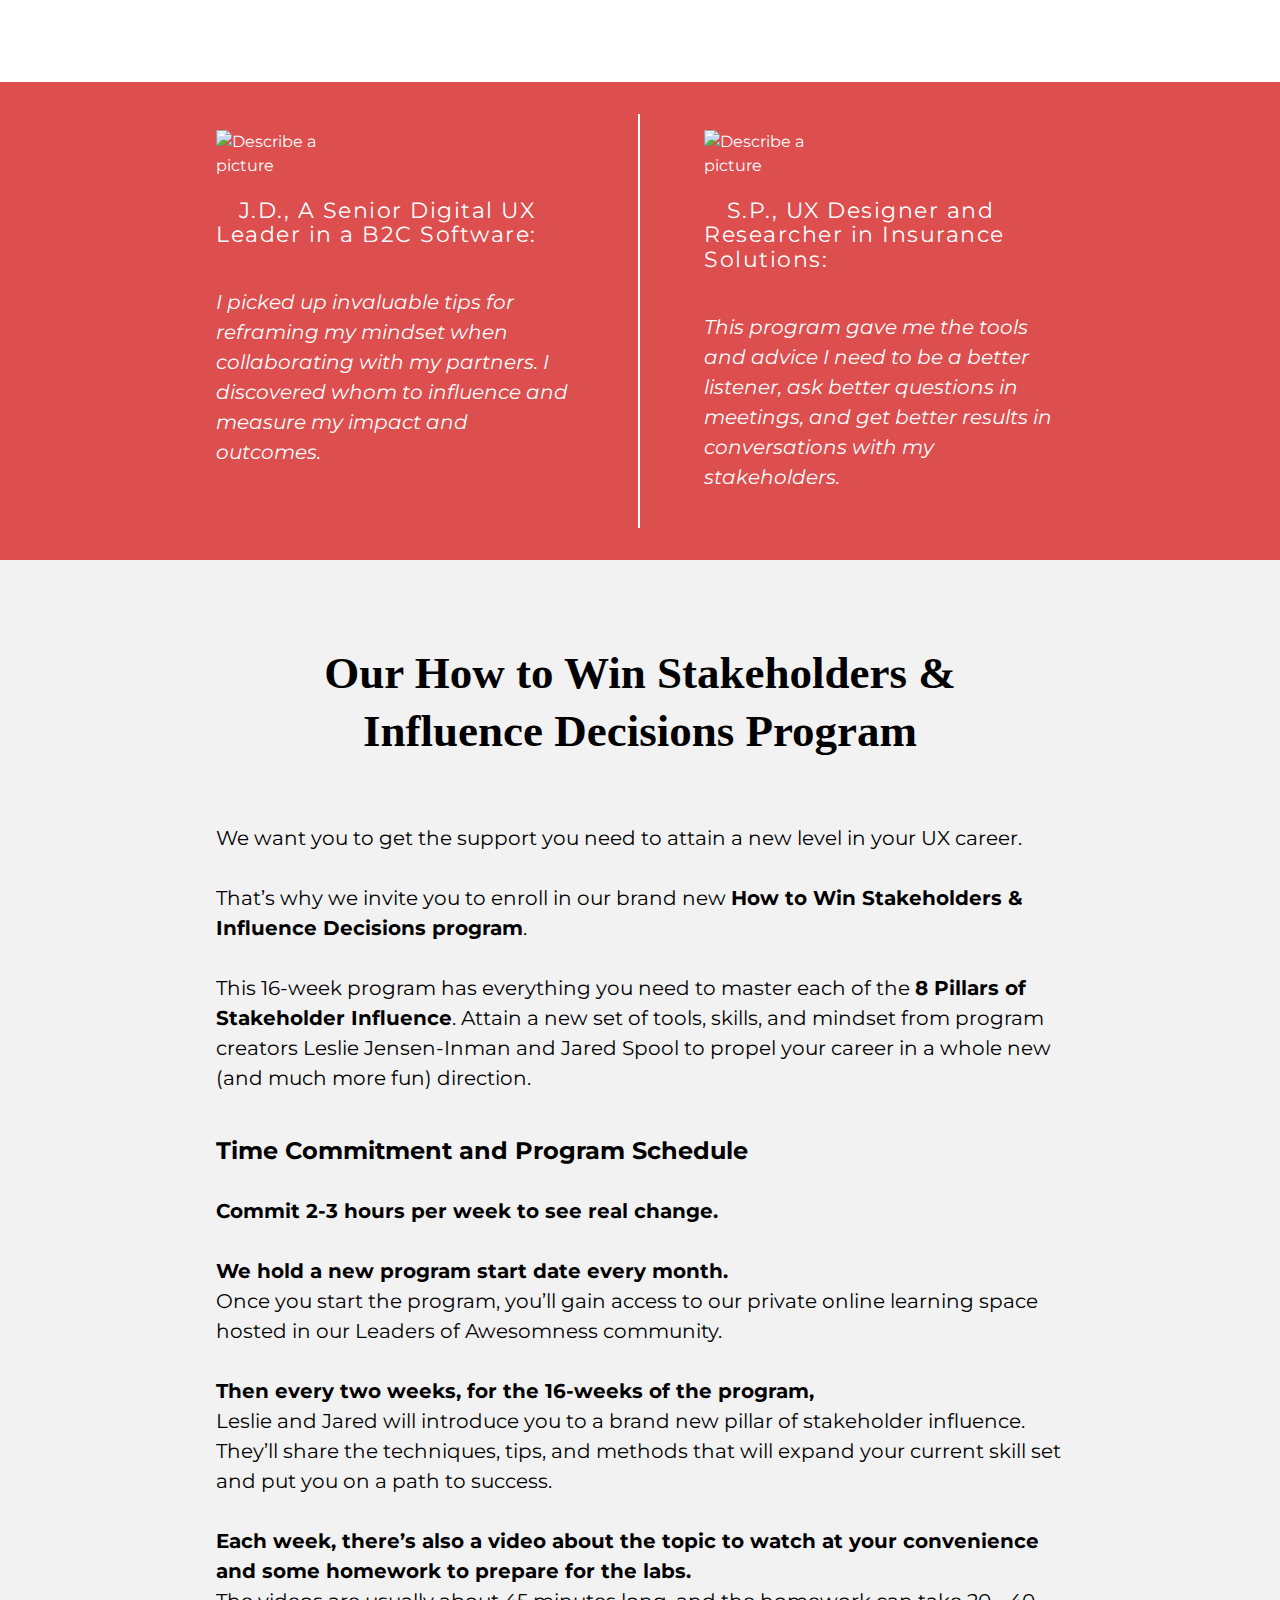
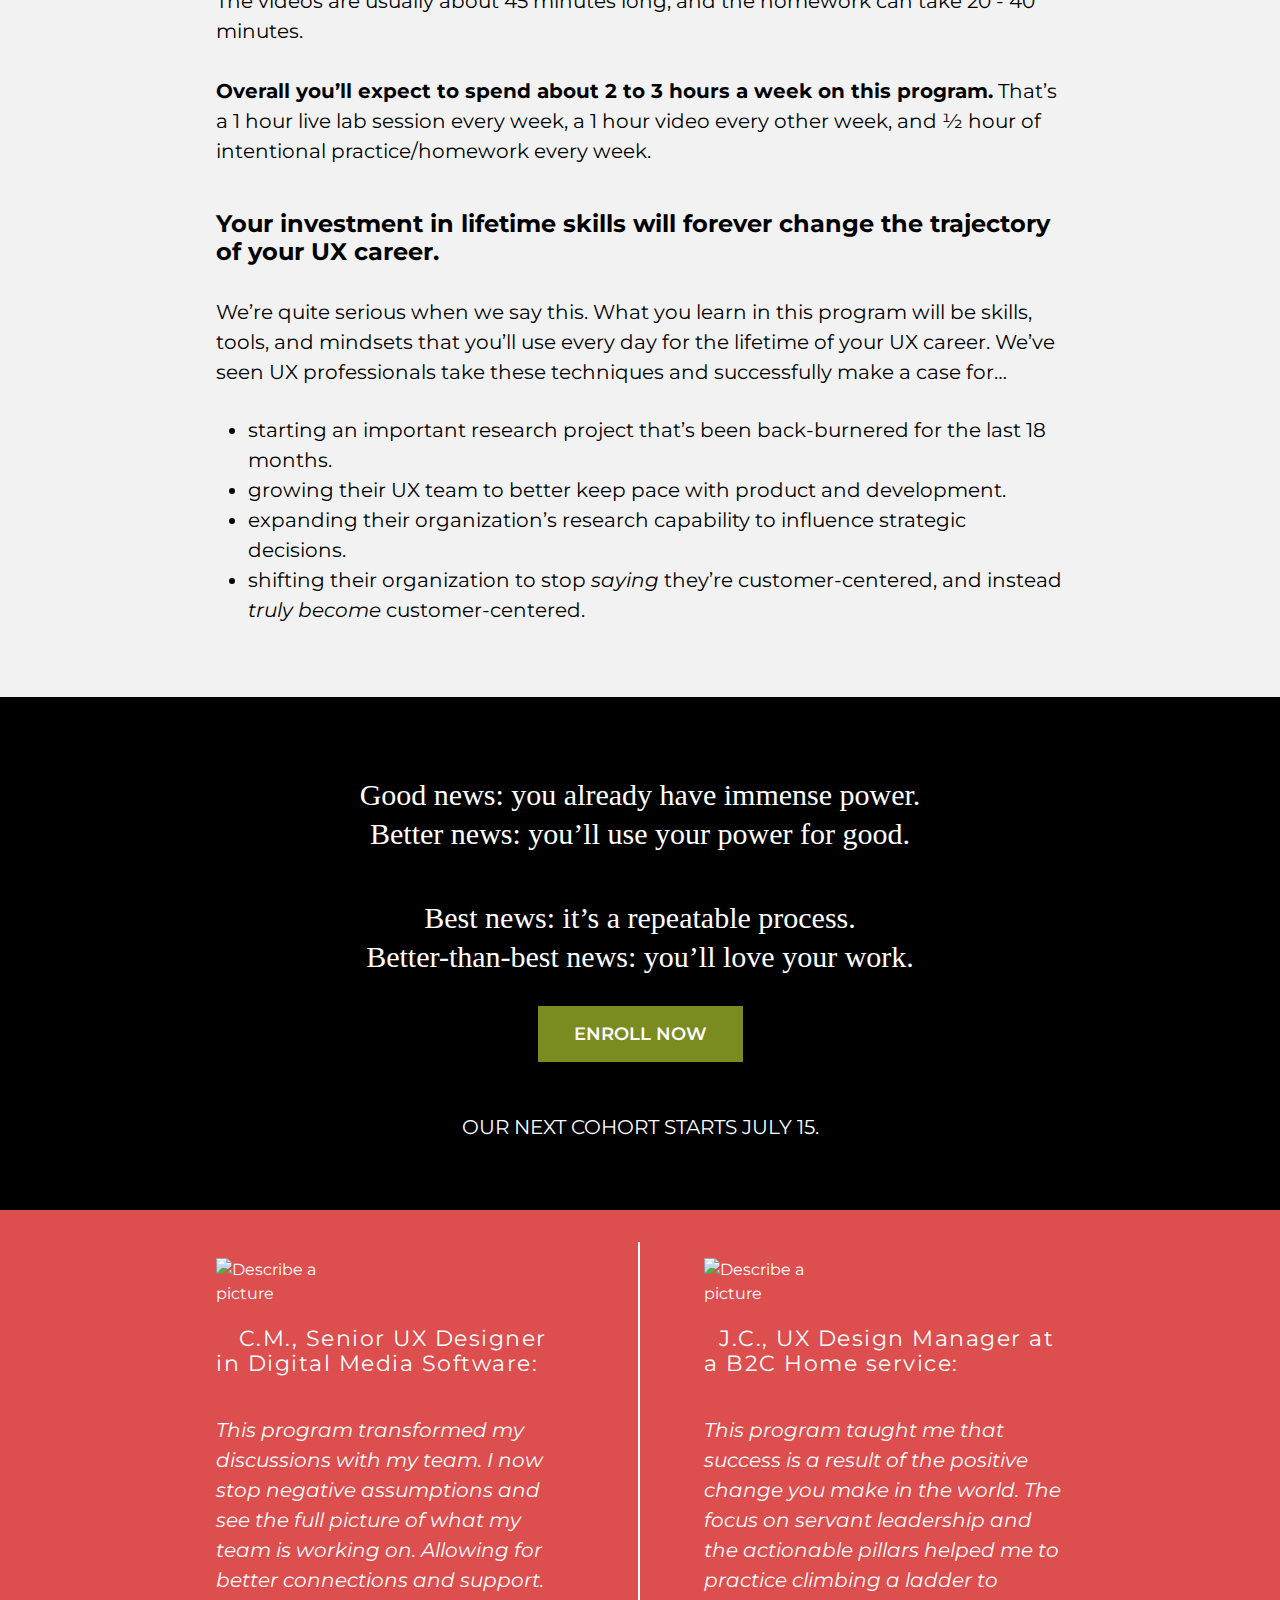
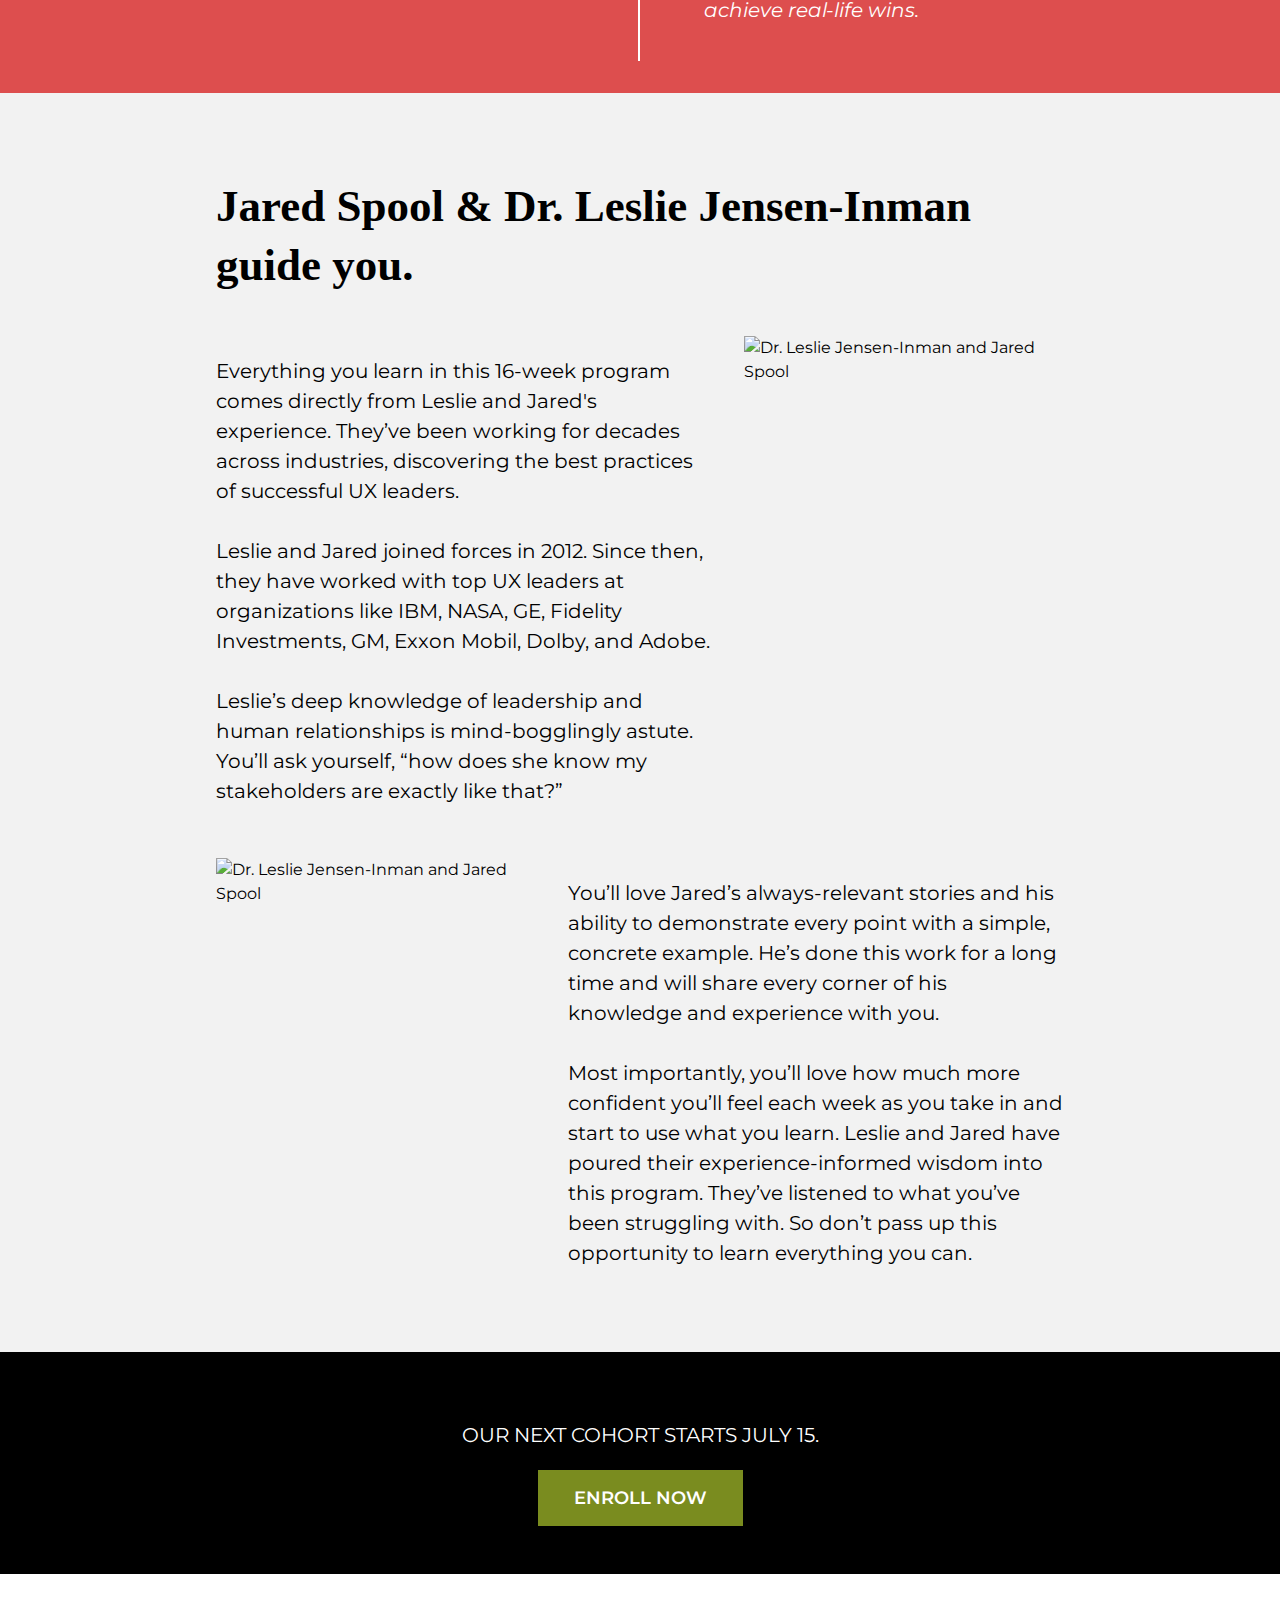
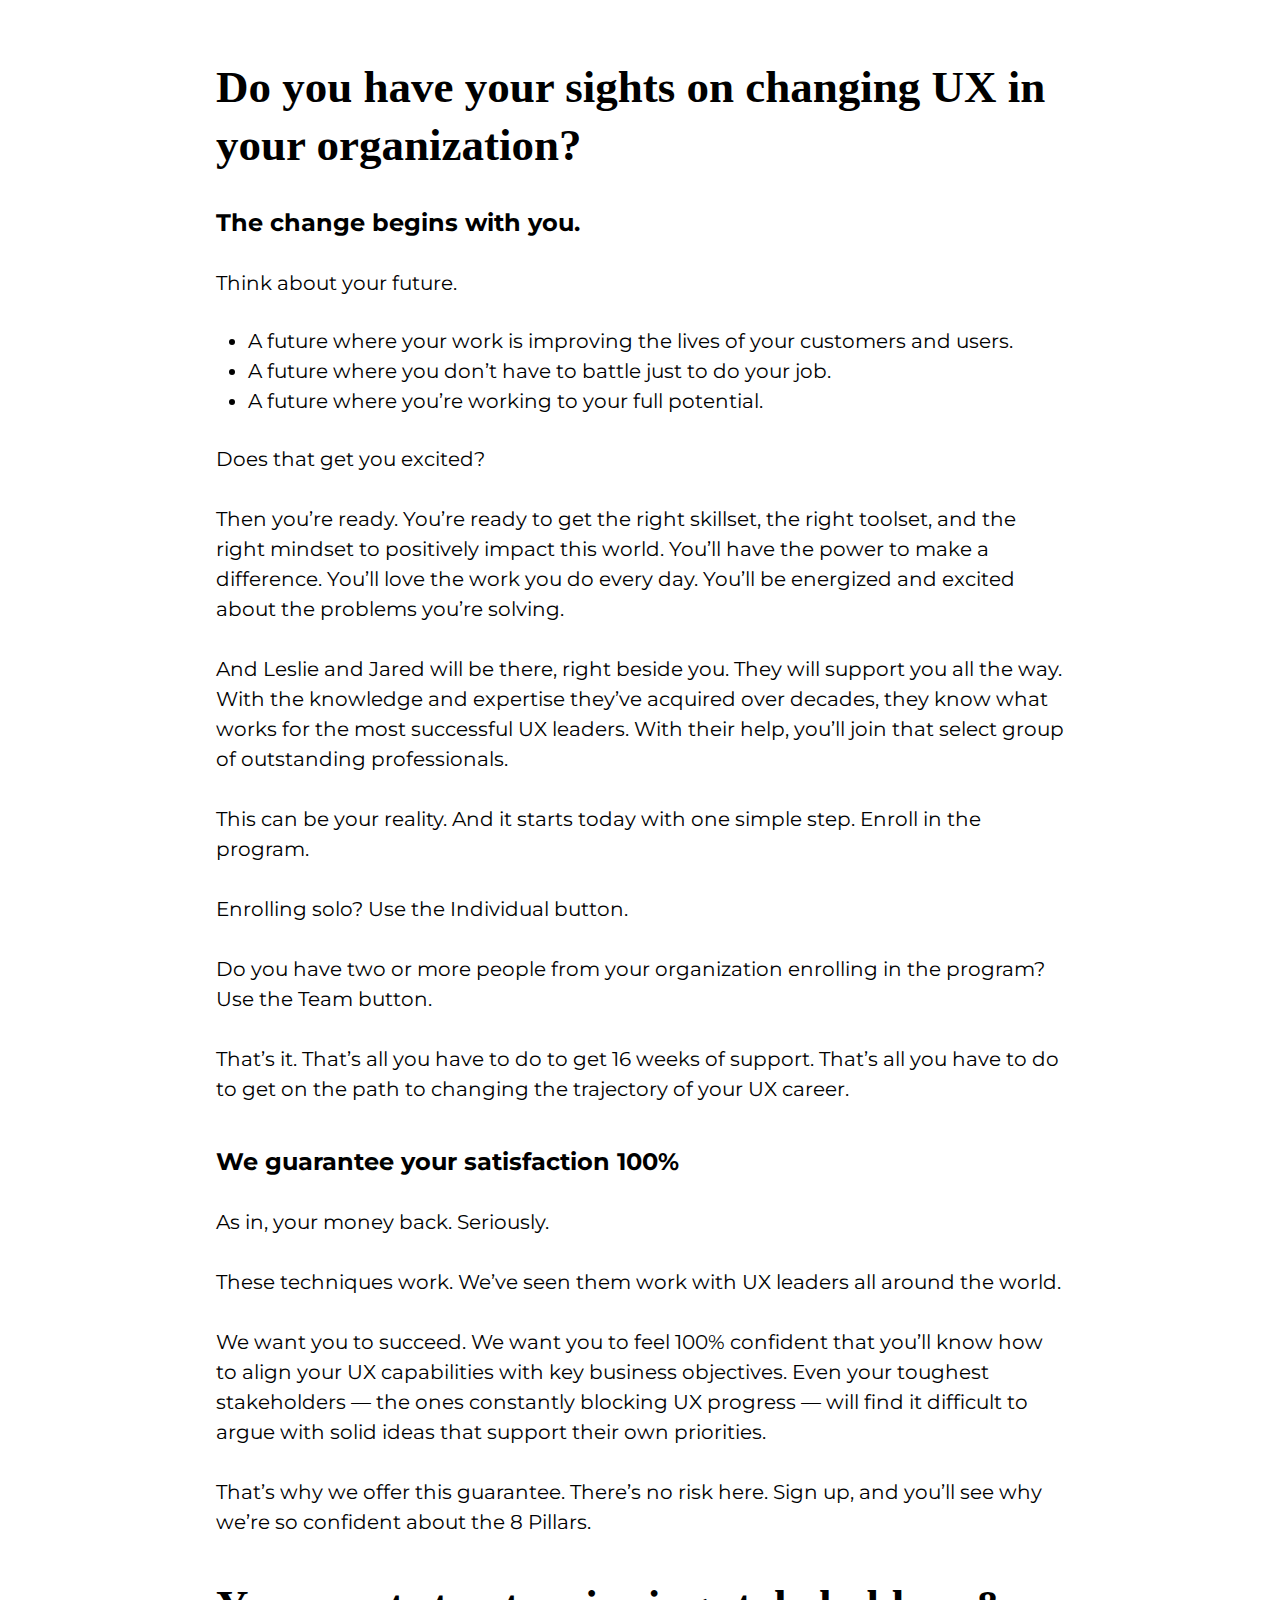
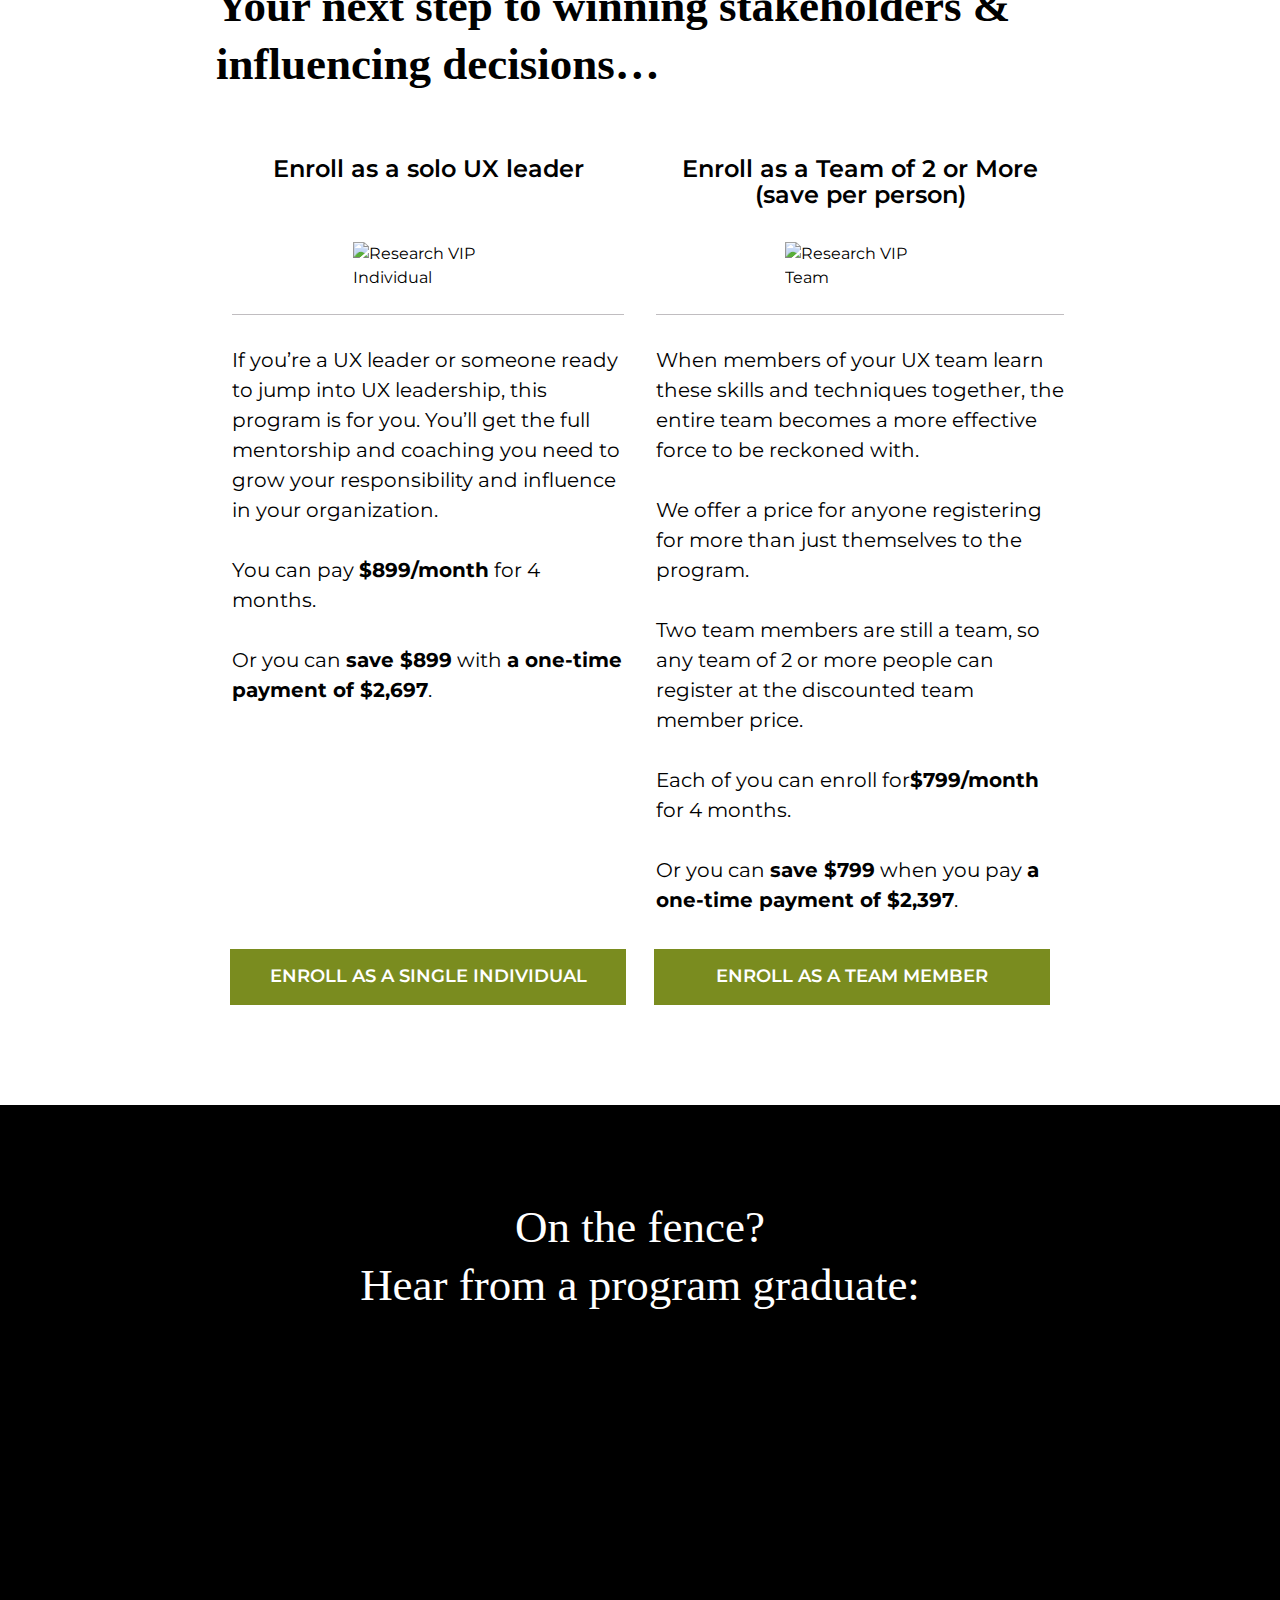
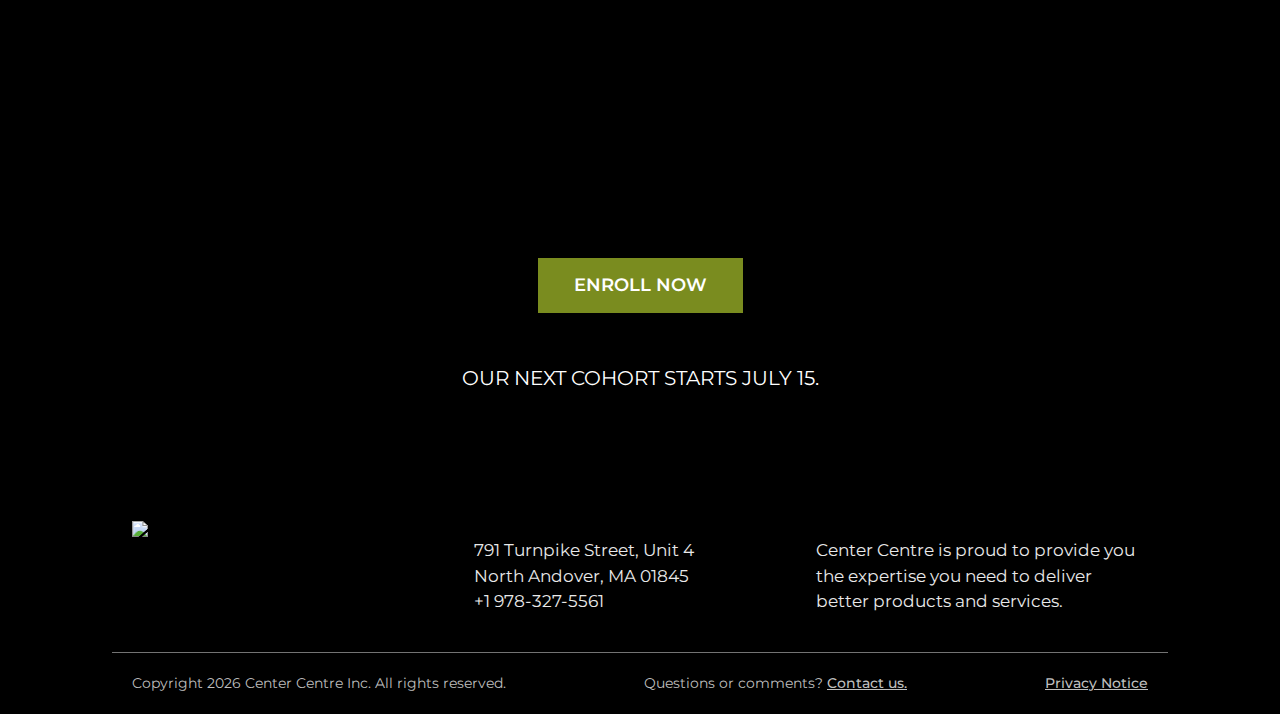
==== commit 0bf37c3c: "Merge pull request #24 from AmyVelazquez/main" ====
--- a/index.html
+++ b/index.html
@@ -54,10 +54,6 @@
     </div>
   </section>
 
-
-
-
-
   <section id="hero">
     <div class="hero-custom">
       <!-- py-3 container-cc -->
@@ -76,14 +72,7 @@
         </div> -->
       <!-- </div> -->
     </div>
-
-  </section>
-
-
-
-
-
-
+  </section>
 
   <section id="introStatements">
     <section class="introStatementsA bg-lightGray">
--- a/styles/styles.css
+++ b/styles/styles.css
@@ -658,7 +658,7 @@
     display: flex;
     flex-direction: column;
     width: 85%;
-    max-width: 66em;
+    max-width: 55em;
     margin: 2em auto;
 }
 
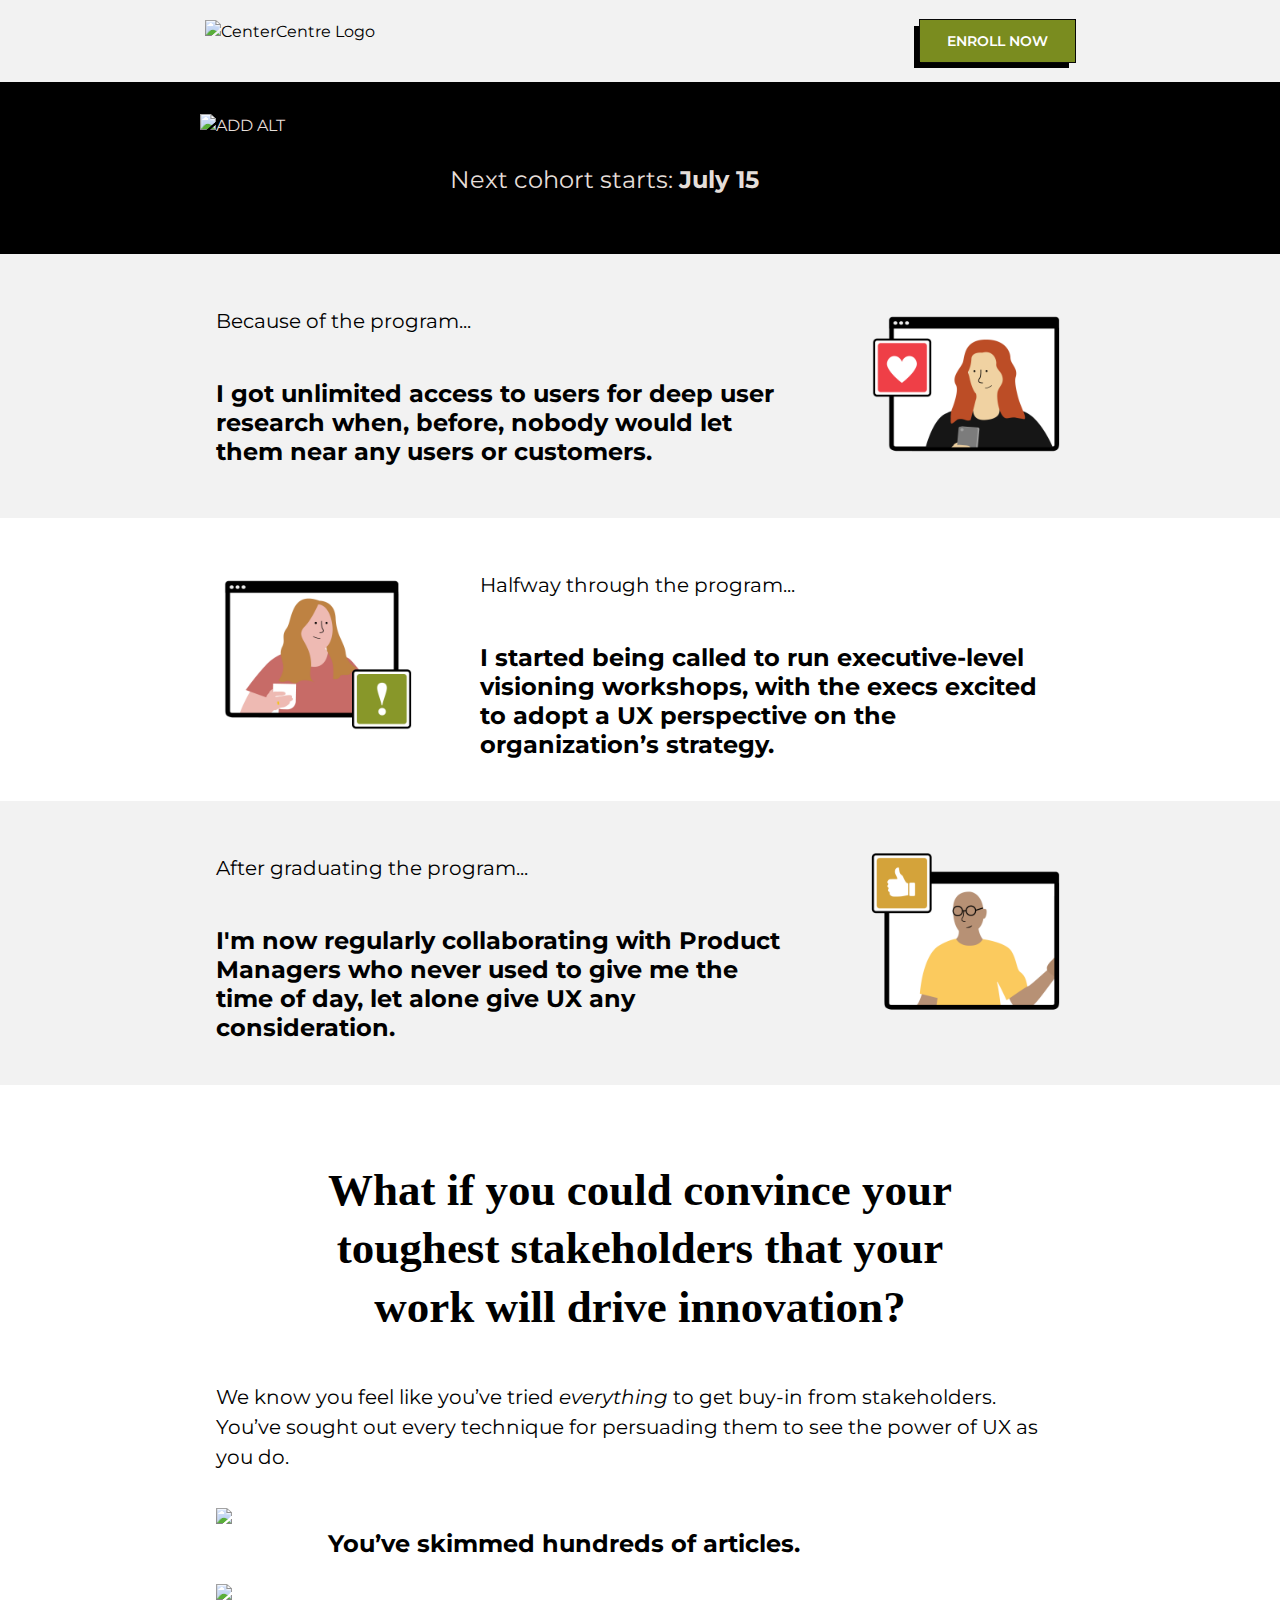
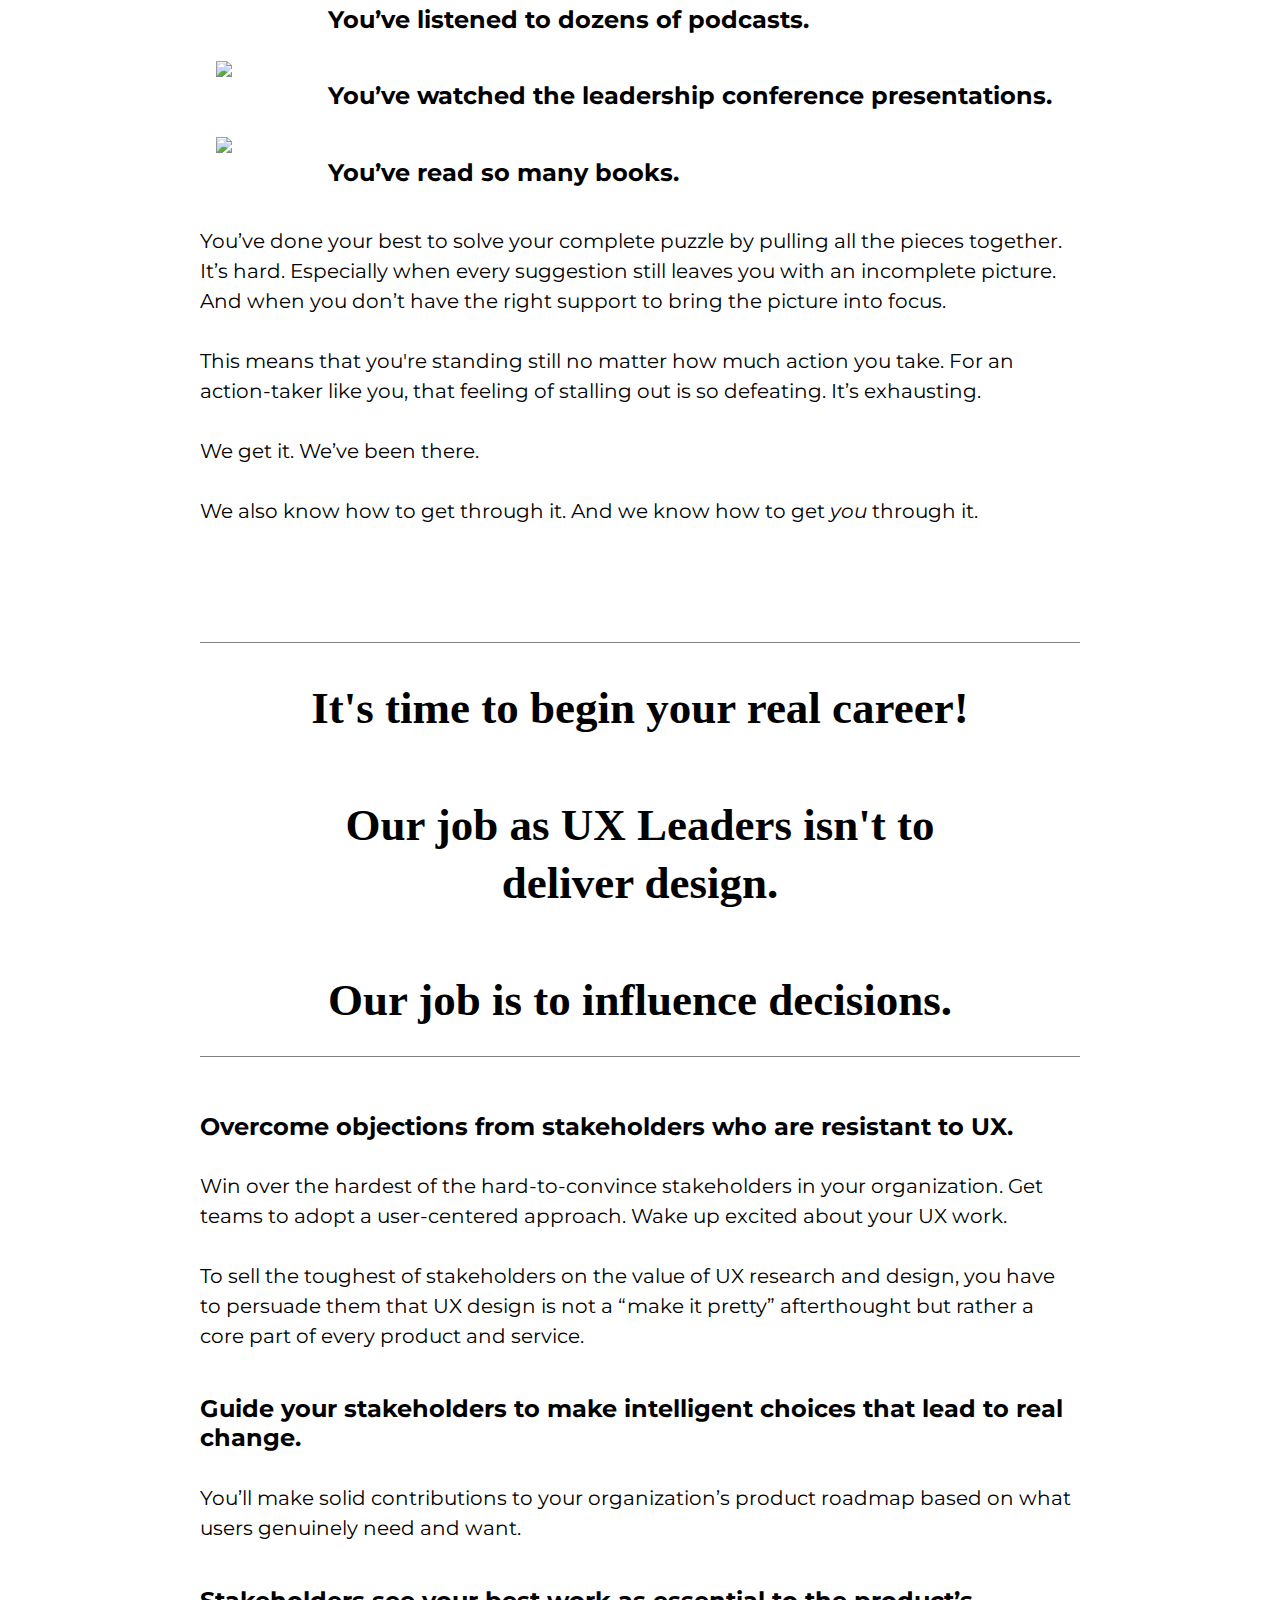
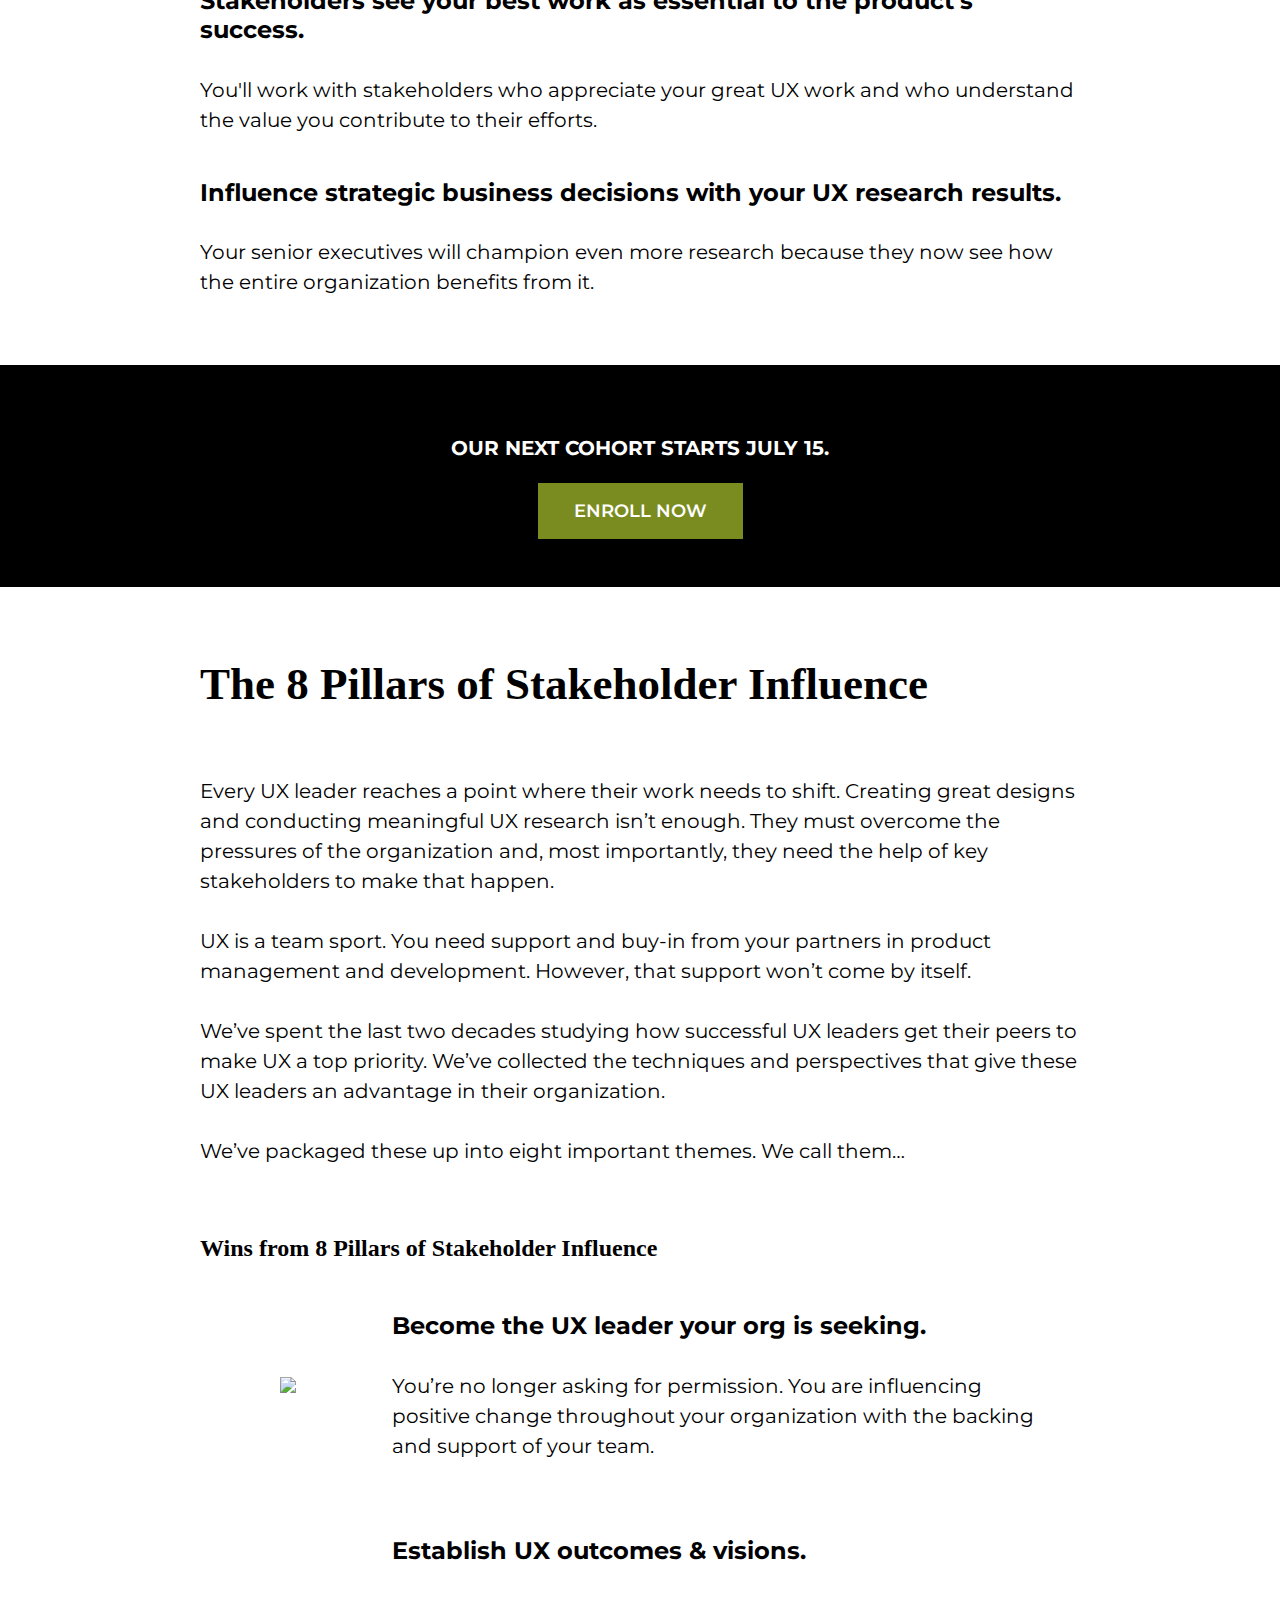
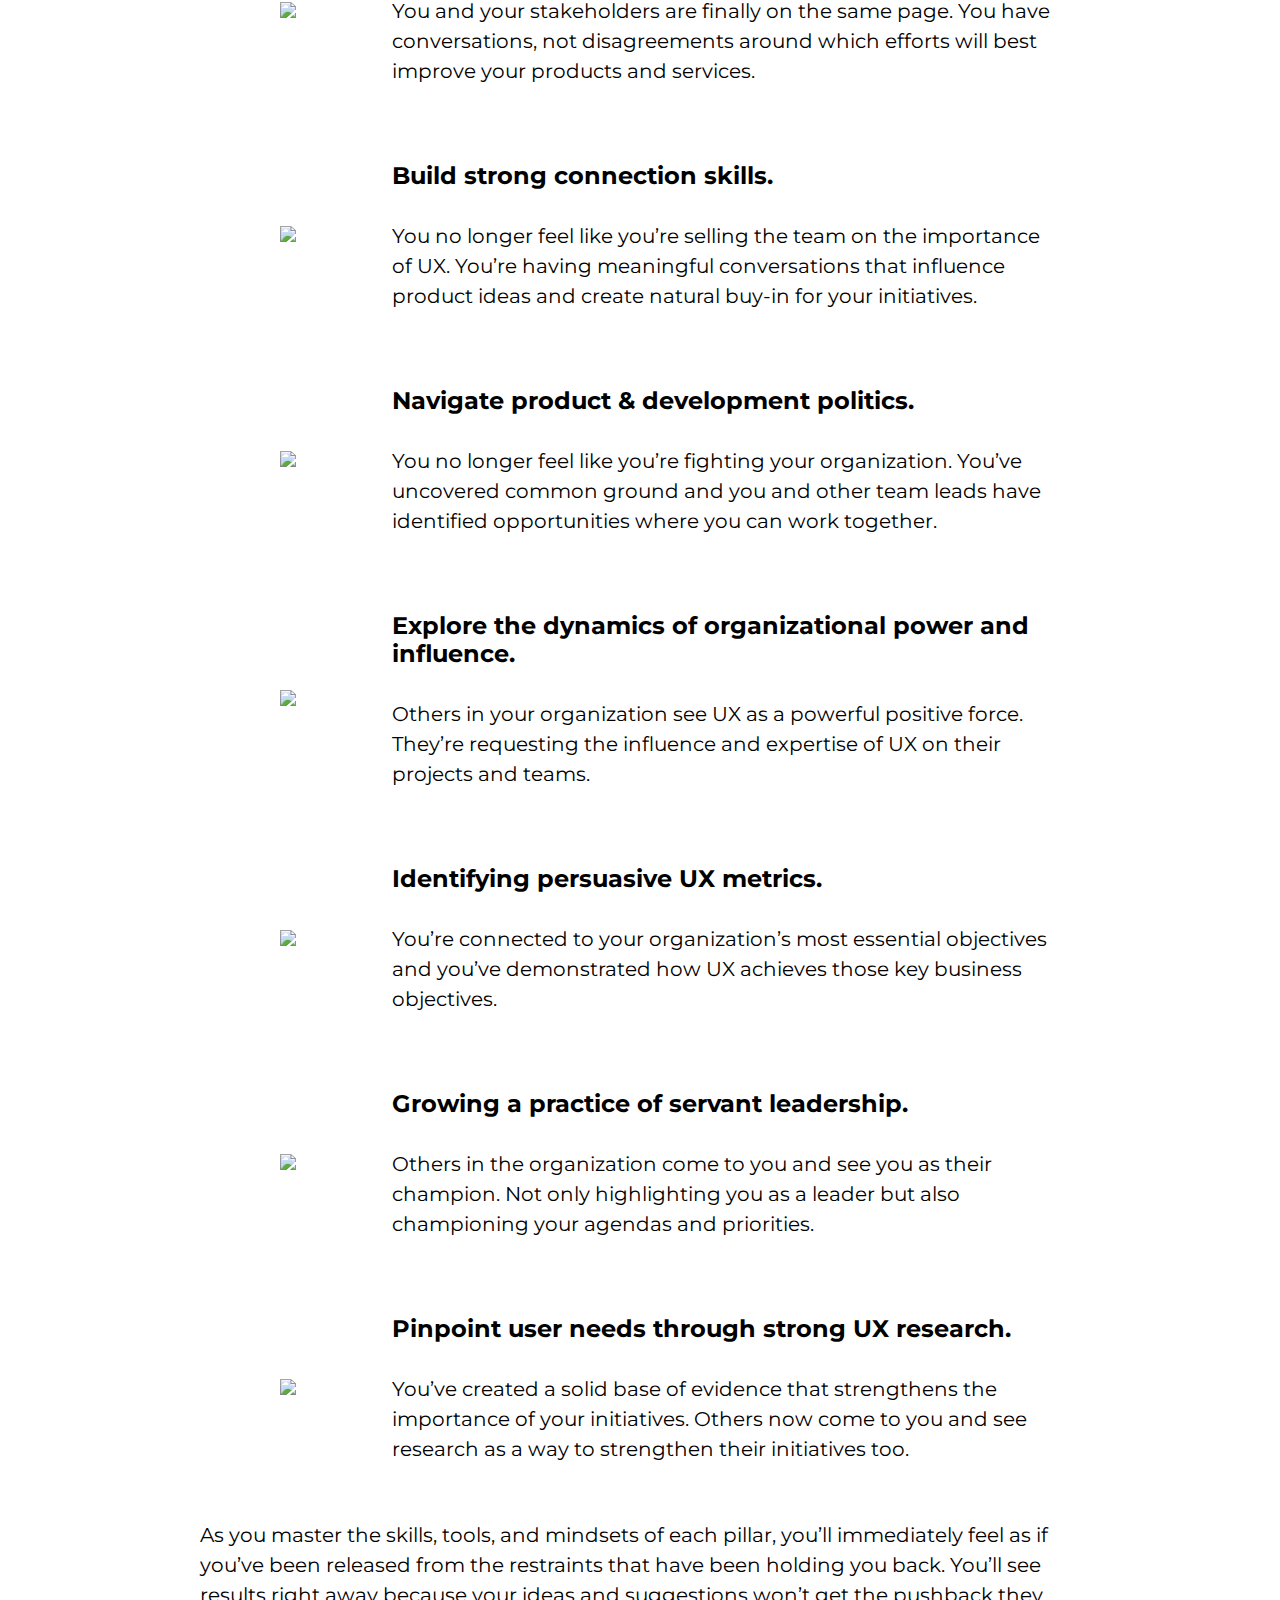
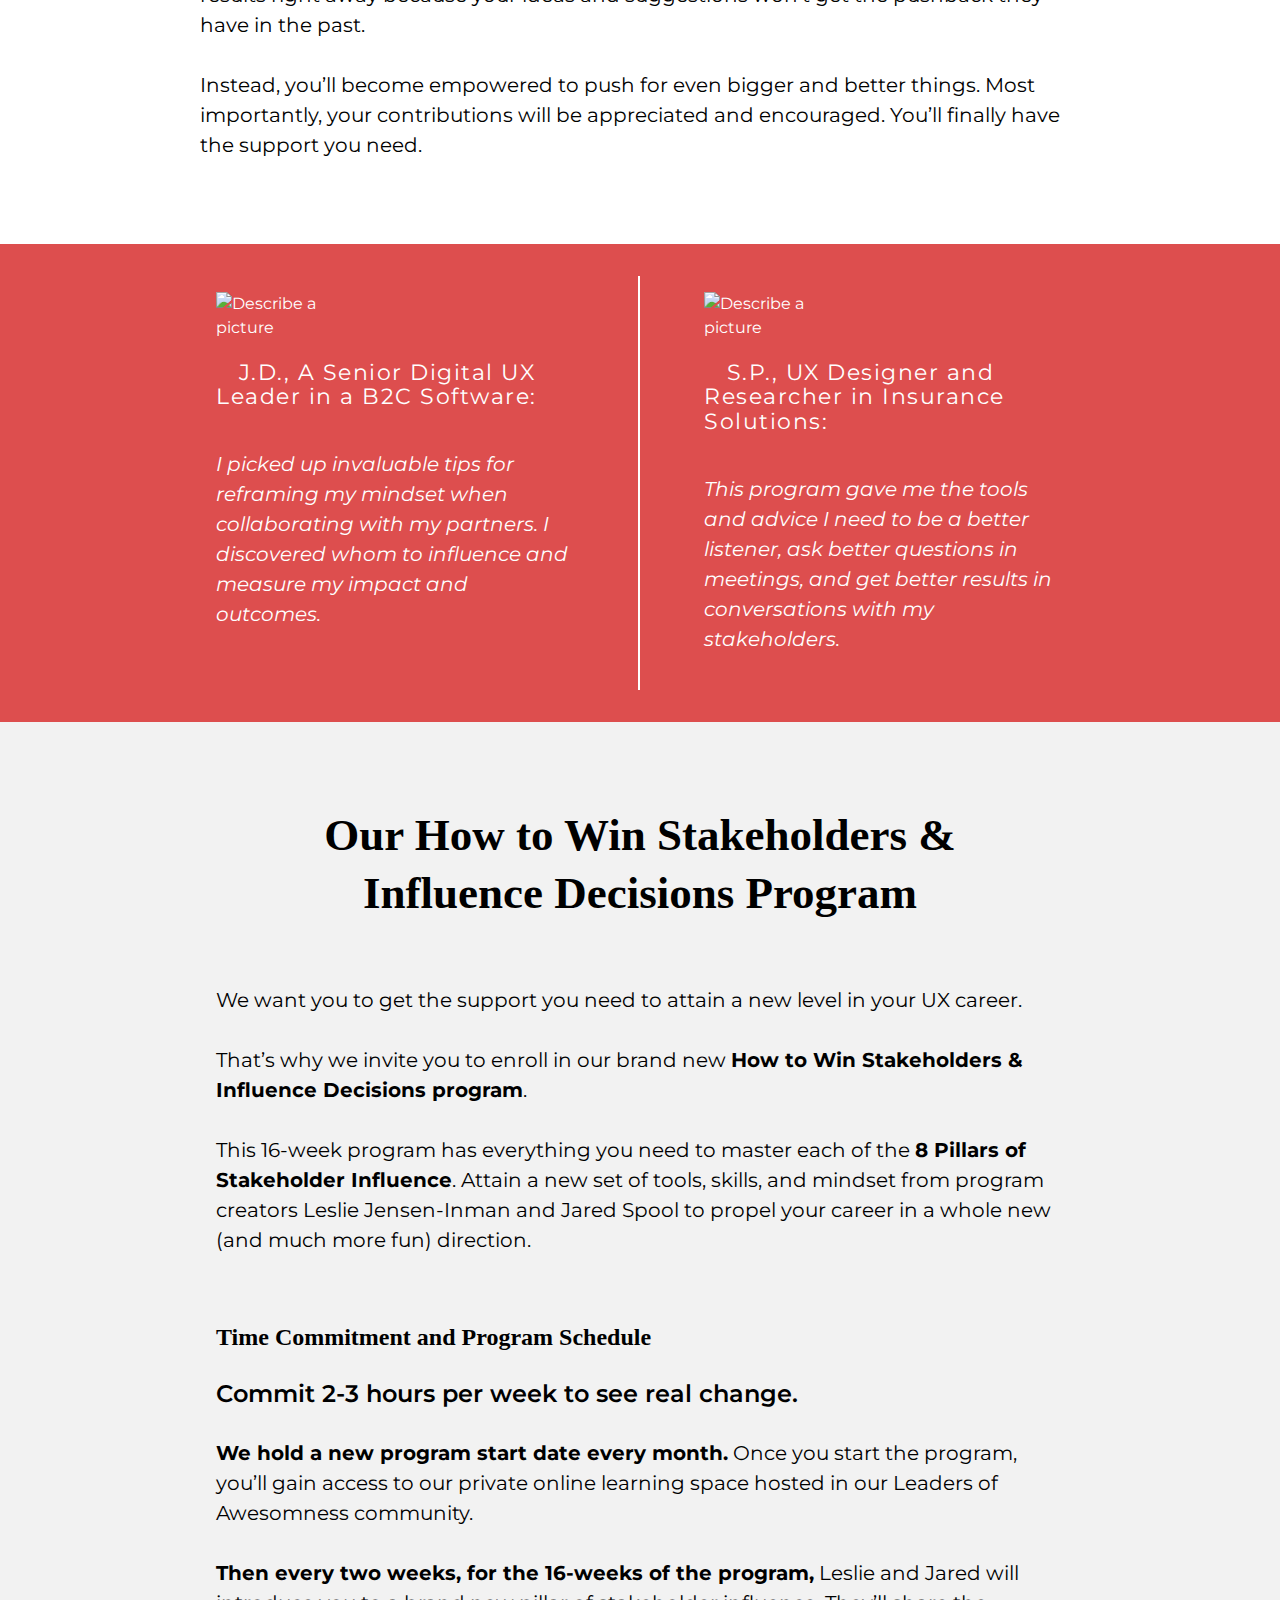
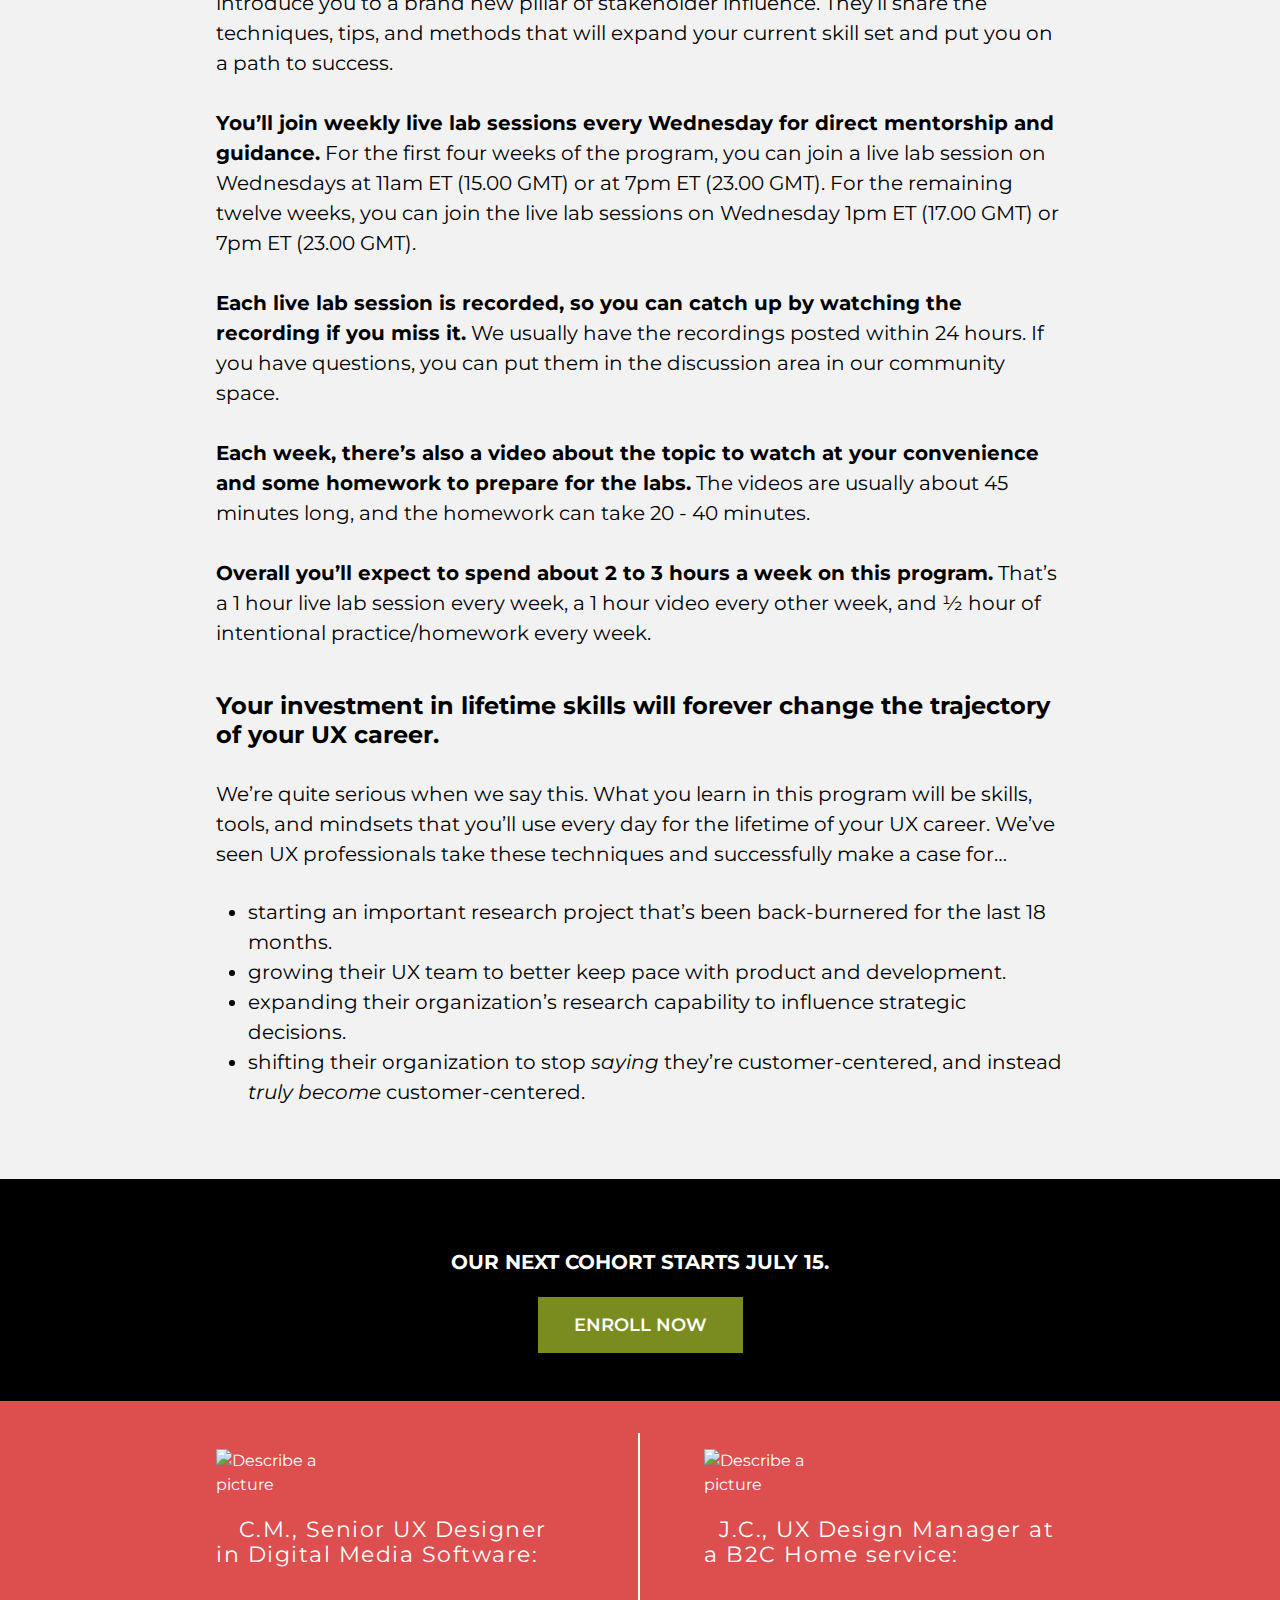
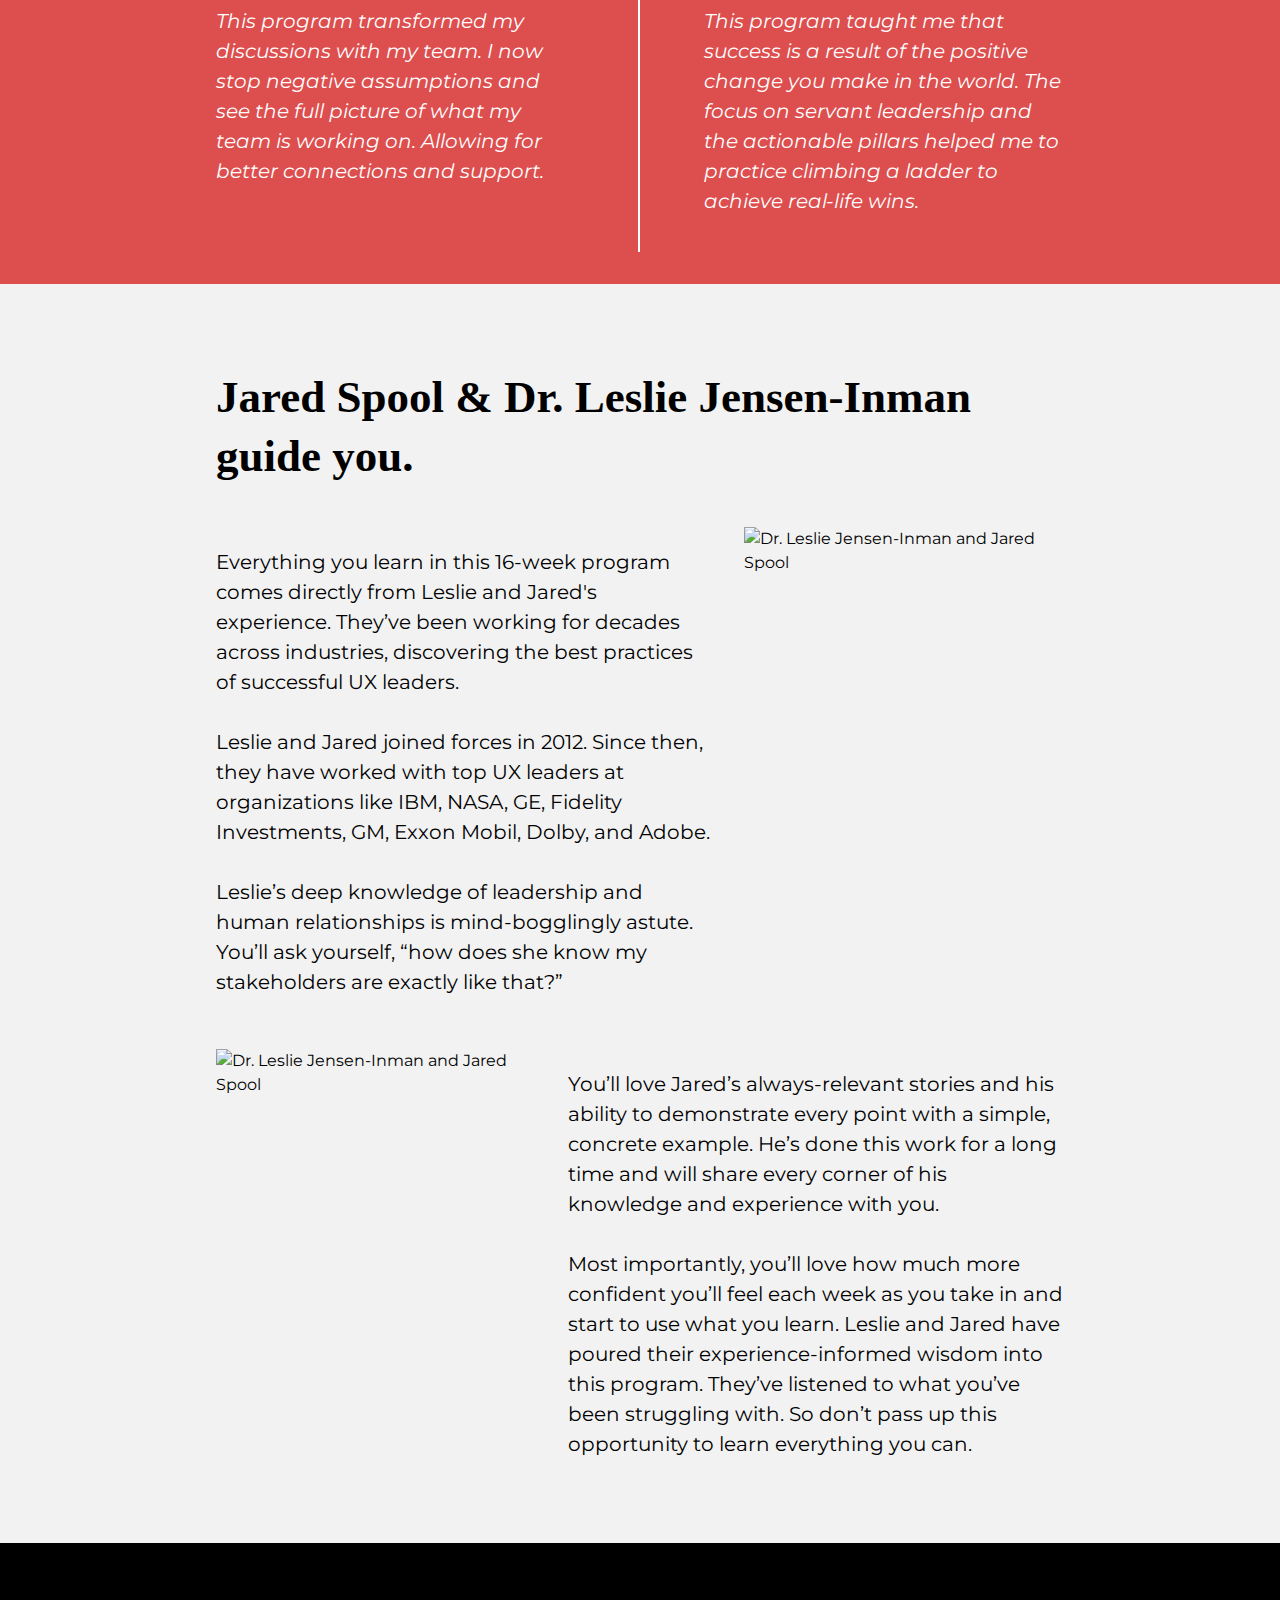
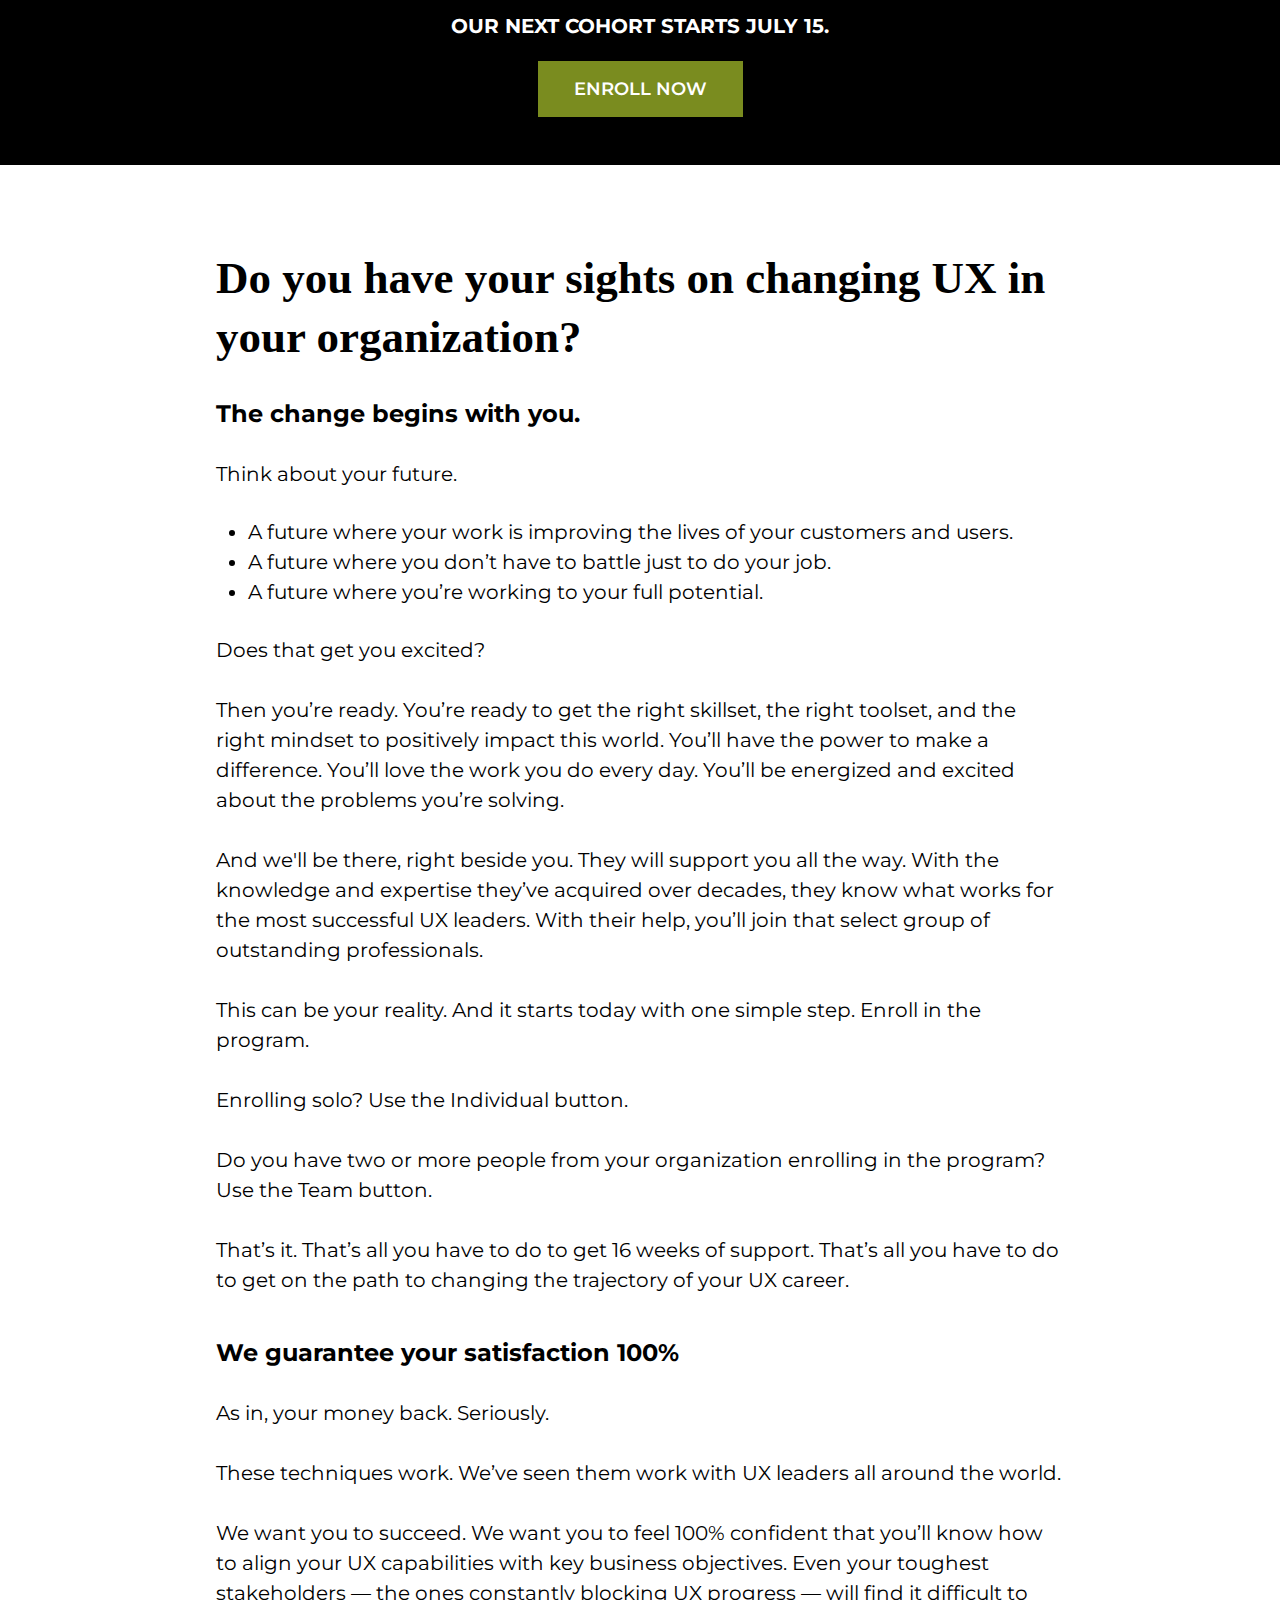
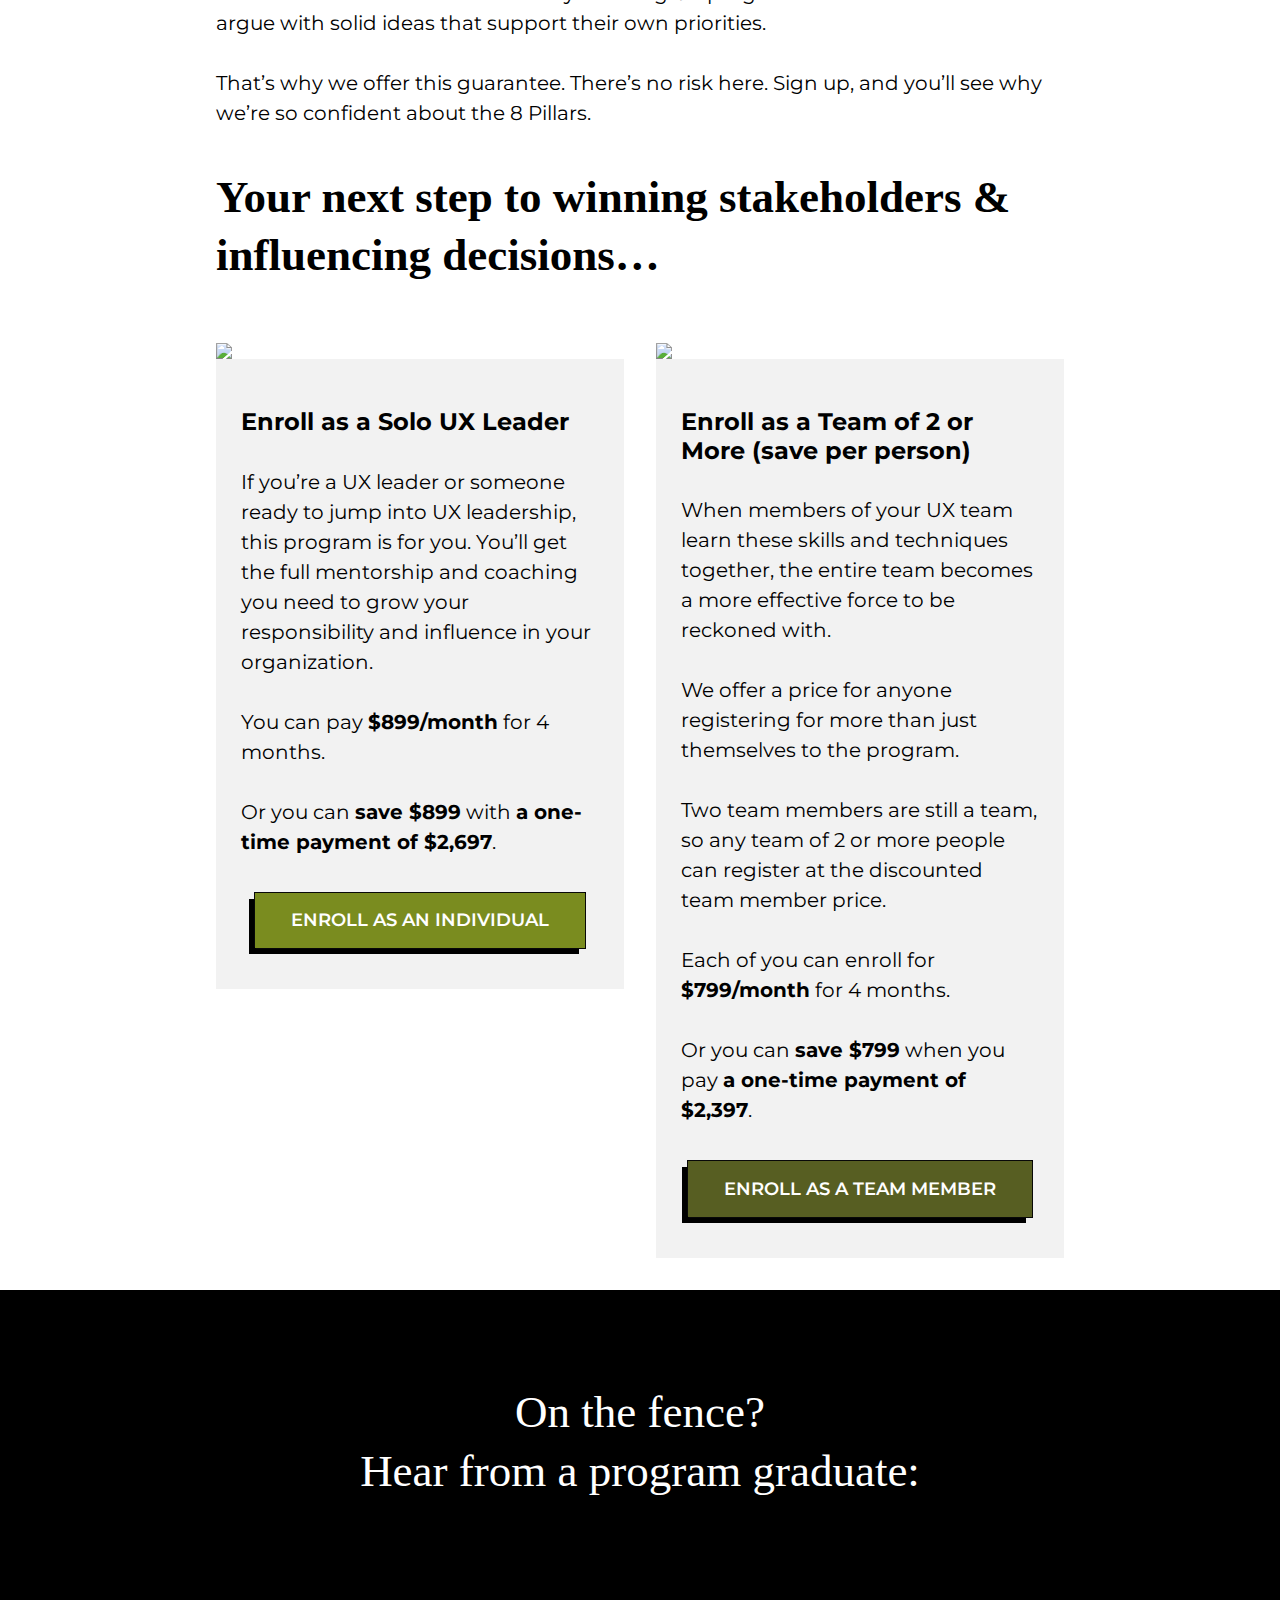
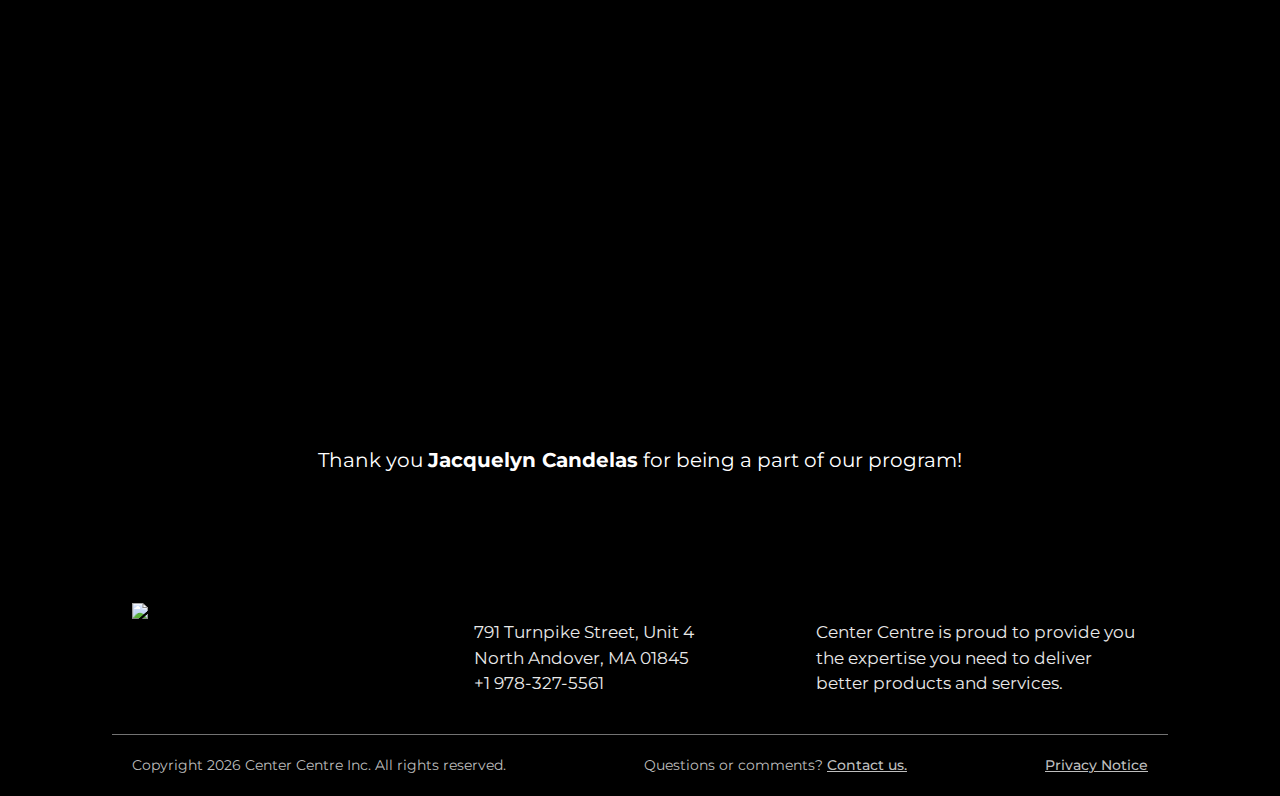
==== commit 73c0d076: "Fixed some of the updates" ====
--- a/index.html
+++ b/index.html
@@ -147,7 +147,7 @@
     <div class="container-cc">
       <div class="column">
         <p>
-          We know you feel like you’ve tried everything to get buy-in from
+          We know you feel like you’ve tried <i>everything</i> to get buy-in from
           stakeholders. You’ve sought out every technique for persuading them
           to see the power of UX as you do.
         </p>
@@ -203,7 +203,7 @@
         right support to bring the picture into focus.
       </p>
       <p>
-        This means that you&#39;re standing still no matter how much action
+        This means that you're standing still no matter how much action
         you take. For an action-taker like you, that feeling of stalling out
         is so defeating. It’s exhausting.
       </p>
@@ -220,18 +220,18 @@
       <div class="column basis100 txt-center" style="border-top: 1px solid gray; border-bottom: 1px solid gray">
         <div style="max-width: 700px; margin: 0 auto">
           <h3 class="h3 font-mogan mogine-mobile-30">
-            Win your stakeholders’ trust and start influencing important product decisions.
+            It's time to begin your real career!<br><br>
+            Our job as UX Leaders isn't to deliver design.<br><br>
+            Our job is to influence decisions.
+
           </h3>
-          <!-- <p>
-            It’s time you win your stakeholders’ trust and start influencing
-            important product decisions.
-          </p> -->
+
         </div>
       </div>
 
       <div class="pt-2">
         <h2 id="overcome-objections-from-stakeholders-who-are-resistant-to-ux">
-          Overcome objections from stakeholders who are resistant to UX
+          Overcome objections from stakeholders who are resistant to UX.
         </h2>
         <p>
           Win over the hardest of the hard-to-convince stakeholders in your
@@ -246,7 +246,7 @@
         </p>
         <h2 id="guide-your-stakeholders-to-make-intelligent-choices-that-lead-to-real-change">
           Guide your stakeholders to make intelligent choices that lead to
-          real change
+          real change.
         </h2>
         <p>
           You’ll make solid contributions to your organization’s product
@@ -254,14 +254,14 @@
         </p>
         <h2 id="stakeholders-see-your-best-work-as-essential-to-the-product-s-success">
           Stakeholders see your best work as essential to the product’s
-          success
+          success.
         </h2>
         <p>
           You&#39;ll work with stakeholders who appreciate your great UX work
           and who understand the value you contribute to their efforts.
         </p>
         <h2 id="influence-strategic-business-decisions-with-your-ux-research-results">
-          Influence strategic business decisions with your UX research results
+          Influence strategic business decisions with your UX research results.
         </h2>
         <p>
           Your senior executives will champion even more research because they
@@ -271,29 +271,15 @@
     </div>
   </section>
 
+  <!--black bar with next cohort date and enroll button-->
   <section class="text-wall">
     <div class="bg-black py-3">
       <div class="container-cc">
         <div>
-          <!-- Changes per Summer
-          <div class="text-center text-white" style="max-width: 50em; margin: 0 auto">
-            <p class="h3 font-mogan mogine-mobile-30">
-              You already have immense power. Let’s uncover & focus it — together.
-            </p>
-
-            <div class="">
-              <a class="cta btn btn-custom" style="max-width: none" href="#pricing">Enroll Now</a>
-            </div>
-            <p class="note">
-              <br />
-              OUR NEXT COHORT STARTS JULY 15.
-            </p>
-          </div>
--->
           <div class="text-center text-white">
-            <p class="note">
-              OUR NEXT COHORT STARTS JULY 15.
-            </p>
+            <p><b>
+                OUR NEXT COHORT STARTS JULY 15.
+              </b></p>
             <div class="">
               <a class="cta btn btn-custom" style="max-width: none" href="#pricing">ENROLL NOW</a>
             </div>
@@ -302,15 +288,14 @@
       </div>
     </div>
   </section>
+  <!--end black bar with next cohort date and enroll button-->
 
   <section id="8-pillars">
-    <div class="container-cc split pb-3">
-      <div class="column basis100 txt-center">
-        <div style="max-width: 700px; margin: 0 auto">
-          <h3 class="h3 font-mogan mogine-mobile-30">
-            The 8 Pillars of Stakeholder Influence
-          </h3>
-        </div>
+    <div class="container-cc pb-3">
+      <div class="pt-3">
+        <h3 class="h3 font-mogan mogine-mobile-30">
+          The 8 Pillars of Stakeholder Influence
+        </h3>
       </div>
       <div class="pt-2">
         <p>
@@ -337,7 +322,8 @@
       </div>
     </div>
     <div class="container-cc">
-      <h2 style="padding-top: 0">Wins from 8 Pillars of Stakeholder Influence</h2>
+      <h2 class="font-mogan mogine-mobile-30 h2bigger" style="padding-top: 0">Wins from 8 Pillars of Stakeholder
+        Influence</h2>
     </div>
 
     <div class="container-cc flex pillar">
@@ -535,35 +521,46 @@
         creators Leslie Jensen-Inman and Jared Spool to propel your
         career in a whole new (and much more fun) direction.
       </p>
-      <h2 id="time-commmitment">
+      <br><br>
+      <h2 class="font-mogan mogine-mobile-30 h2bigger" style="padding-top: 0" id="time-commmitment">
         Time Commitment and Program Schedule
       </h2>
-      <p><strong>Commit 2-3 hours per week to see real change.</strong></p>
-      <p>
-        <strong>We hold a new program start date every month.</strong> <br />
-        Once you start the program, you’ll gain access to our private online learning space hosted in our Leaders of
-        Awesomness
-        community.
-      </p>
-      <p>
-        <strong>Then every two weeks, for the 16-weeks of the program,</strong> <br />
-        Leslie and Jared will introduce you to a brand new pillar of stakeholder influence. They’ll share the
-        techniques, tips,
-        and methods that will expand your current skill set and put you on a path to success.
-
-      </p>
+      <h3>Commit 2-3 hours per week to see real change.</h3>
+      <p>
+        <strong>We hold a new program start date every month.</strong> Once you start the program, you’ll gain access to
+        our private online learning space hosted in our Leaders of Awesomness community.
+
+      </p>
+      <p>
+        <strong>Then every two weeks, for the 16-weeks of the program,</strong> Leslie and Jared will introduce you to a
+        brand new pillar of stakeholder influence. They’ll share the techniques, tips, and methods that will expand your
+        current skill set and put you on a path to success.
+      </p>
+      <p>
+        <strong>You’ll join weekly live lab sessions every Wednesday for direct mentorship and guidance.</strong> For
+        the first four weeks of the program, you can join a live lab session on Wednesdays at 11am ET (15.00 GMT) or at
+        7pm ET (23.00 GMT). For the remaining twelve weeks, you can join the live lab sessions on Wednesday 1pm ET
+        (17.00 GMT) or
+        7pm ET (23.00 GMT).
+      </p>
+      <p>
+        <strong>Each live lab session is recorded, so you can catch up by watching the recording if you miss
+          it.</strong> We usually have the recordings posted within 24 hours. If you have questions, you can put them in
+        the discussion area in our community space.
+      </p>
+
       <p>
         <strong>Each week, there’s also a video about the topic to watch at your convenience and some homework to
-          prepare for the labs.</strong> <br />
-        The videos are usually about 45 minutes long, and the homework can take 20 - 40 minutes.
-
-
-      </p>
+          prepare for the labs.</strong> The videos are usually about 45 minutes long, and the homework can take 20 - 40
+        minutes.
+      </p>
+
       <p>
         <strong>Overall you’ll expect to spend about 2 to 3 hours a week on this program.</strong> That’s a 1 hour live
-        lab session every week, a 1 hour video every other week, and ½ hour of intentional
-        practice/homework every week.
-      </p>
+        lab session every week, a 1 hour video every other week, and ½ hour of intentional practice/homework every week.
+
+      </p>
+
 
 
       <h2 id="your-investment-in-lifetime-skills-will-forever-change-the-trajectory-of-your-ux-career">
@@ -598,34 +595,26 @@
     </div>
   </section>
 
-  <section id="cta-above-the-footer" class="text-wall">
+  <!--black bar with next cohort date and enroll button-->
+  <section class="text-wall">
     <div class="bg-black py-3">
       <div class="container-cc">
         <div>
-          <div class="text-center text-white" style="max-width: 50em; margin: 0 auto">
-            <p class="h3 font-mogan" style="font-size: 30px">
-              Good news: you already have immense power. <br />
-              Better news: you’ll use your power for good.
-            </p>
-
-            <p class="h3 font-mogan" style="font-size: 30px">
-              Best news: it’s a repeatable process. <br />
-              Better-than-best news: you’ll love your work.
-            </p>
-
+          <div class="text-center text-white">
+            <p><b>
+                OUR NEXT COHORT STARTS JULY 15.
+              </b></p>
             <div class="">
               <a class="cta btn btn-custom" style="max-width: none" href="#pricing">ENROLL NOW</a>
-              <br />
-              <p class="note">
-                <br />
-                OUR NEXT COHORT STARTS JULY 15.
-              </p>
             </div>
           </div>
         </div>
       </div>
     </div>
   </section>
+  <!--end black bar with next cohort date and enroll button-->
+
+
 
   <!-- Testimonial #2 -->
   <section class="bg-pink">
@@ -680,18 +669,15 @@
       <div class="column basis60">
         <p>
           Everything you learn in this 16-week program comes directly from Leslie and Jared's experience. They’ve been
-          working for
-          decades across industries, discovering the best practices of successful UX leaders.
+          working for decades across industries, discovering the best practices of successful UX leaders.
         </p>
         <p>
           Leslie and Jared joined forces in 2012. Since then, they have worked with top UX leaders at organizations like
-          IBM,
-          NASA, GE, Fidelity Investments, GM, Exxon Mobil, Dolby, and Adobe.
+          IBM, NASA, GE, Fidelity Investments, GM, Exxon Mobil, Dolby, and Adobe.
         </p>
         <p>
           Leslie’s deep knowledge of leadership and human relationships is mind-bogglingly astute. You’ll ask yourself,
-          “how does
-          she know my stakeholders are exactly like that?”
+          “how does she know my stakeholders are exactly like that?”
         </p>
       </div>
       <div class="column basis40">
@@ -721,14 +707,15 @@
     </div>
   </section>
 
+  <!--black bar with next cohort date and enroll button-->
   <section class="text-wall">
     <div class="bg-black py-3">
       <div class="container-cc">
         <div>
           <div class="text-center text-white">
-            <p class="note">
-              OUR NEXT COHORT STARTS JULY 15.
-            </p>
+            <p><b>
+                OUR NEXT COHORT STARTS JULY 15.
+              </b></p>
             <div class="">
               <a class="cta btn btn-custom" style="max-width: none" href="#pricing">ENROLL NOW</a>
             </div>
@@ -737,6 +724,8 @@
       </div>
     </div>
   </section>
+  <!--end black bar with next cohort date and enroll button-->
+
 
   <section id="do-you-have-your-sights-on-changing-ux-in-your-organization-" class="pt-3">
     <div class="container-cc column">
@@ -764,7 +753,7 @@
         solving.
       </p>
       <p>
-        And Leslie and Jared will be there, right beside you. They will
+        And we'll be there, right beside you. They will
         support you all the way. With the knowledge and expertise they’ve
         acquired over decades, they know what works for the most successful UX
         leaders. With their help, you’ll join that select group of outstanding
@@ -807,81 +796,71 @@
     </div>
   </section>
 
-  <section id="pricing" class="pb-3">
-    <div id="vip">
-      <div class="container-cc" id="is-agile-right">
-        <div class="split column">
-          <div class="second-box pricing-box basis50 pb-2 px-1">
-            <div class="box-head">
-              <h3 id="are-you-ready-to-" class="">
-                Enroll as a solo UX leader
-              </h3>
+
+  <!-- Purchase Plans -->
+  <section class=" bg-setCustomBg bg-white column basis50 padding-top: 30px;" id="pricing">
+    <div class="container-cc">
+
+      <div class="split center">
+        <div class="bg-white column basis50">
+          <img class="img-resp" src="/images/Win-Solo-Signup2x.png" />
+          <div class="bg-lightGray px-1 py-1" style="padding: 25px;">
+            <h2>Enroll as a Solo UX Leader</h2>
+            <p>If you’re a UX leader or someone ready to jump into UX leadership, this program is for you. You’ll get
+              the full
+              mentorship and coaching you need to grow your responsibility and influence in your organization.</p>
+
+            <p>You can pay <b>$899/month</b> for 4 months.<br><br>
+              Or you can <b>save $899</b> with <b>a one-time payment of $2,697</b>.</p>
+
+            <div class="txt-center pt-1 pb-1 mobile-padding">
+              <a class="btn btn-custom btn-fill btn-shadow"
+                href="https://reg.centercentre.com/winstakeholders-individual/">Enroll as an Individual</a>
             </div>
-
-            <div class="box-posthead" style="display: block">
-              <img src="images/individual_plan.png" alt="Research VIP Individual" class="img-resp"
-                style="max-width: 150px; display: block; margin: 0 auto" />
+          </div>
+
+        </div>
+        <br><br>
+        <div class="bg-white column basis50">
+          <img class="img-resp" src="/images/Win-Team-Signup2x.png" />
+          <div class="bg-lightGray px-1 py-1" style="padding: 25px;">
+            <h2>Enroll as a Team of 2 or More (save per person)</h2>
+
+            <p>When members of your UX team learn these skills and techniques together, the entire team becomes a more
+              effective force to be reckoned with.</p>
+            <p>We offer a price for anyone registering for more than just themselves to the program.</p>
+            <p>Two team members are still a team, so any team of 2 or more people can register at the discounted team
+              member price.</p>
+            <p>Each of you can enroll for <b>$799/month</b> for 4 months.</p>
+            <p>Or you can <b>save $799</b> when you pay <b>a one-time payment of $2,397</b>.</p>
+
+
+            <div class="txt-center pt-1 pb-1 mobile-padding">
+              <a class="btn btn-customPink btn-fill btn-shadow"
+                href="https://reg.centercentre.com/winstakeholders-team">Enroll as a Team Member</a>
             </div>
 
-            <div class="box-content">
-              <p>
-                If you’re a UX leader or someone ready to jump into UX
-                leadership, this program is for you. You’ll get the full
-                mentorship and coaching you need to grow your responsibility
-                and influence in your organization.
-              </p>
-              <p>
-                You can pay <strong>$899/month</strong> for 4 months.</p>
-
-              <p>Or you can <strong>save $899</strong> with
-                <strong>a one-time payment of $2,697</strong>.
-              </p>
-            </div>
-
-            <a class="btn btn-custom btn-fill" target="_blank"
-              href="https://reg.centercentre.com/winstakeholders-individual/">
-              <div class="cta">Enroll as a single individual</div>
-            </a>
-          </div>
-
-          <div class="third-box pricing-box basis50 pb-2 pl-1">
-            <div class="box-head">
-              <h3 id="are-you-ready-to-" class="anton">
-                Enroll as a Team of 2 or More (save per person)
-              </h3>
-            </div>
-            <img src="images/group_plan.png" alt="Research VIP Team" class="img-resp"
-              style="max-width: 150px; display: block; margin: 0 auto" />
-
-            <div class="box-content">
-              <p>
-                When members of your UX team learn these skills and techniques
-                together, the entire team becomes a more effective force to be
-                reckoned with.
-              </p>
-              <p>
-                We offer a price for anyone registering for more than just themselves to the program.</p>
-              <p>Two team members are still a team, so any team of 2 or more people can register at the discounted team
-                member price.</p>
-
-              <p>Each of you can enroll for<strong>$799/month</strong> for 4 months.</p>
-
-              <p>Or you can
-                <strong>save $799</strong> when you pay
-                <strong>a one-time payment of $2,397</strong>.
-              </p>
-
-            </div>
-            <a class="btn btn-custom btn-fill" target="_blank"
-              href="https://reg.centercentre.com/winstakeholders-team/">
-              <div class="cta">Enroll as a team member</div>
-            </a>
-          </div>
-        </div>
-      </div>
-    </div>
-  </section>
-
+
+
+
+          </div>
+
+        </div>
+      </div>
+    </div>
+  </section>
+  <!--End Pricing Section-->
+  <!--End copied from research-->
+
+
+
+
+
+
+
+
+
+  <!-- Recorded Testimonial -->
   <section id="cta-above-the-footer" class="text-wall">
     <div class="bg-black py-3">
       <div class="container-cc">
@@ -903,10 +882,8 @@
             <!--End Embed code for testimonial Vimeo recording-->
 
             <div class="">
-              <br><br>
-              <a class="cta btn btn-custom" style="max-width: none" href="#pricing">ENROLL NOW</a>
-              <br />
-              <p class="note"><br />OUR NEXT COHORT STARTS JULY 15.</p>
+
+              <p class="note"><br />Thank you <strong>Jacquelyn Candelas</strong> for being a part of our program!</p>
             </div>
           </div>
         </div>
@@ -914,6 +891,10 @@
     </div>
   </section>
 
+
+
+
+  <!--Old Footer-->
   <section>
     <div class="dark-footer">
       <footer class="contr">
@@ -957,6 +938,9 @@
       </footer>
     </div>
   </section>
+  <!--End Old Footer-->
+
+
 </body>
 
 </html>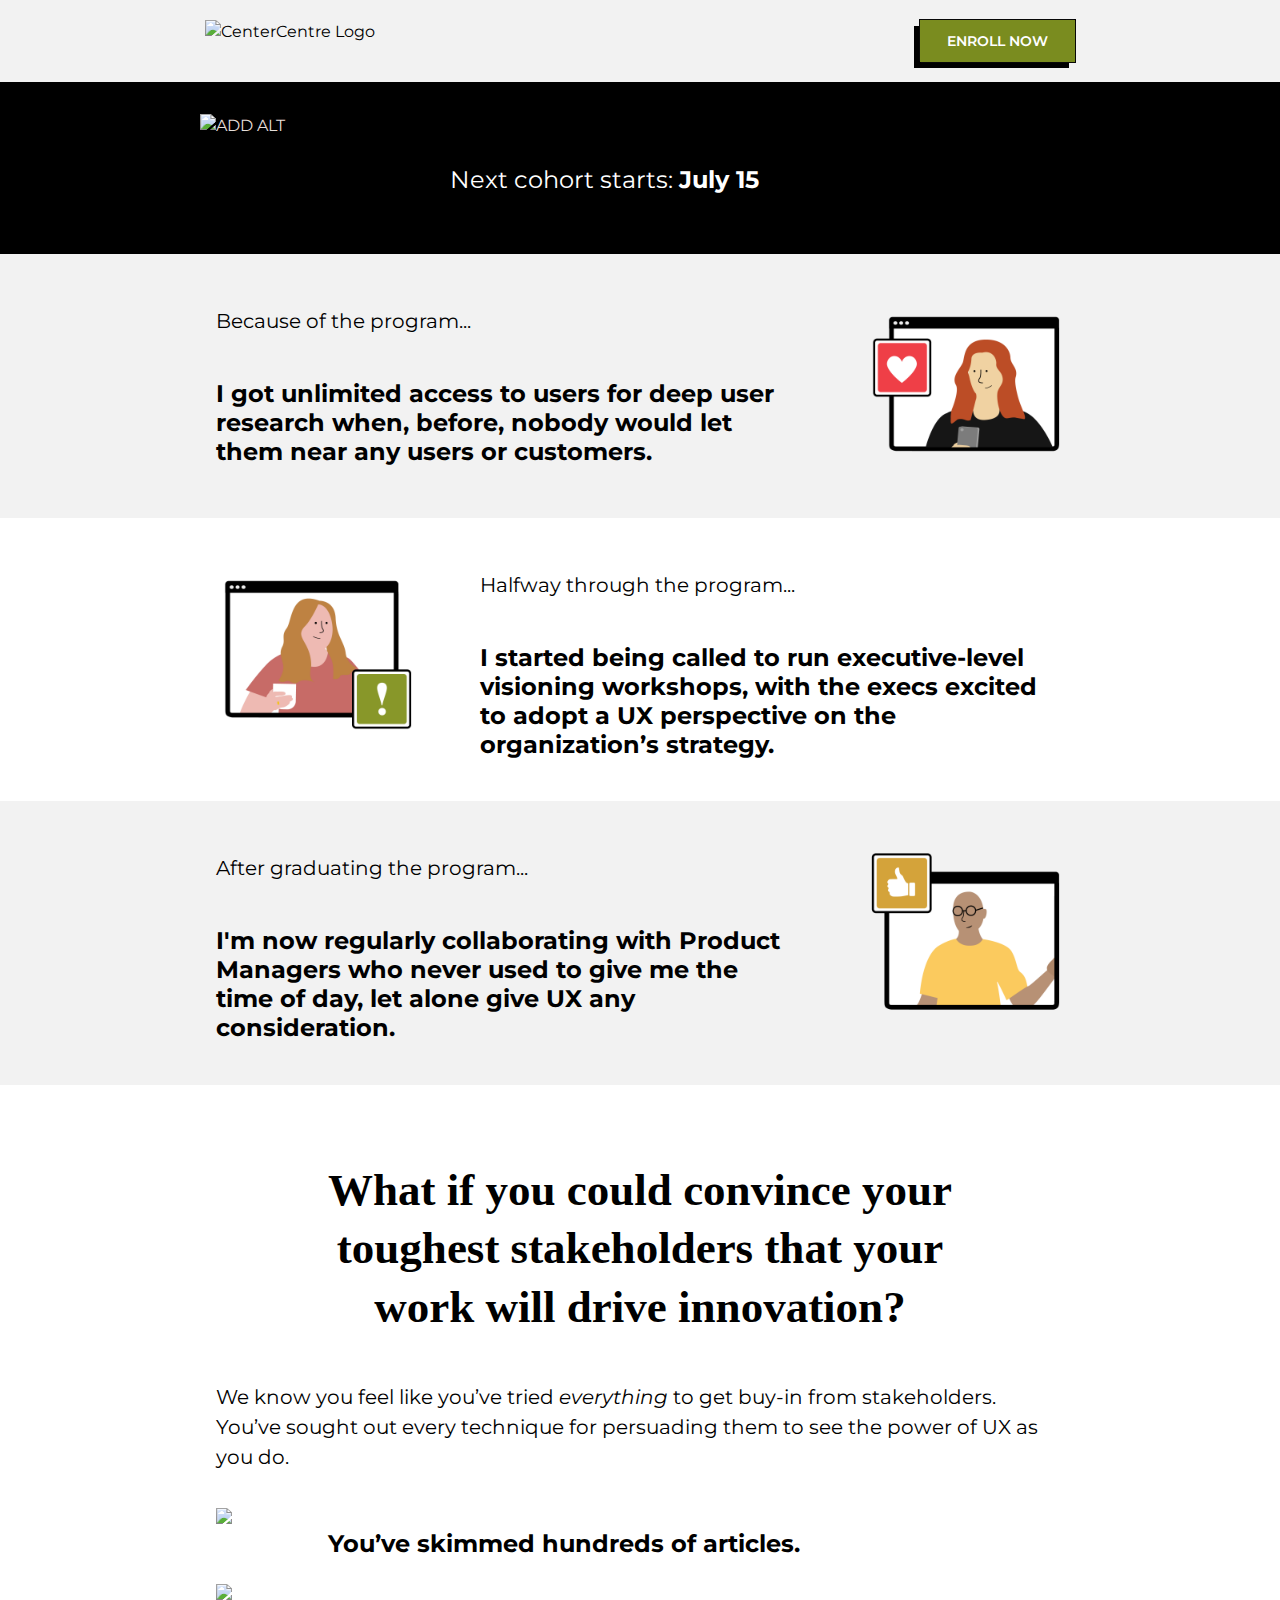
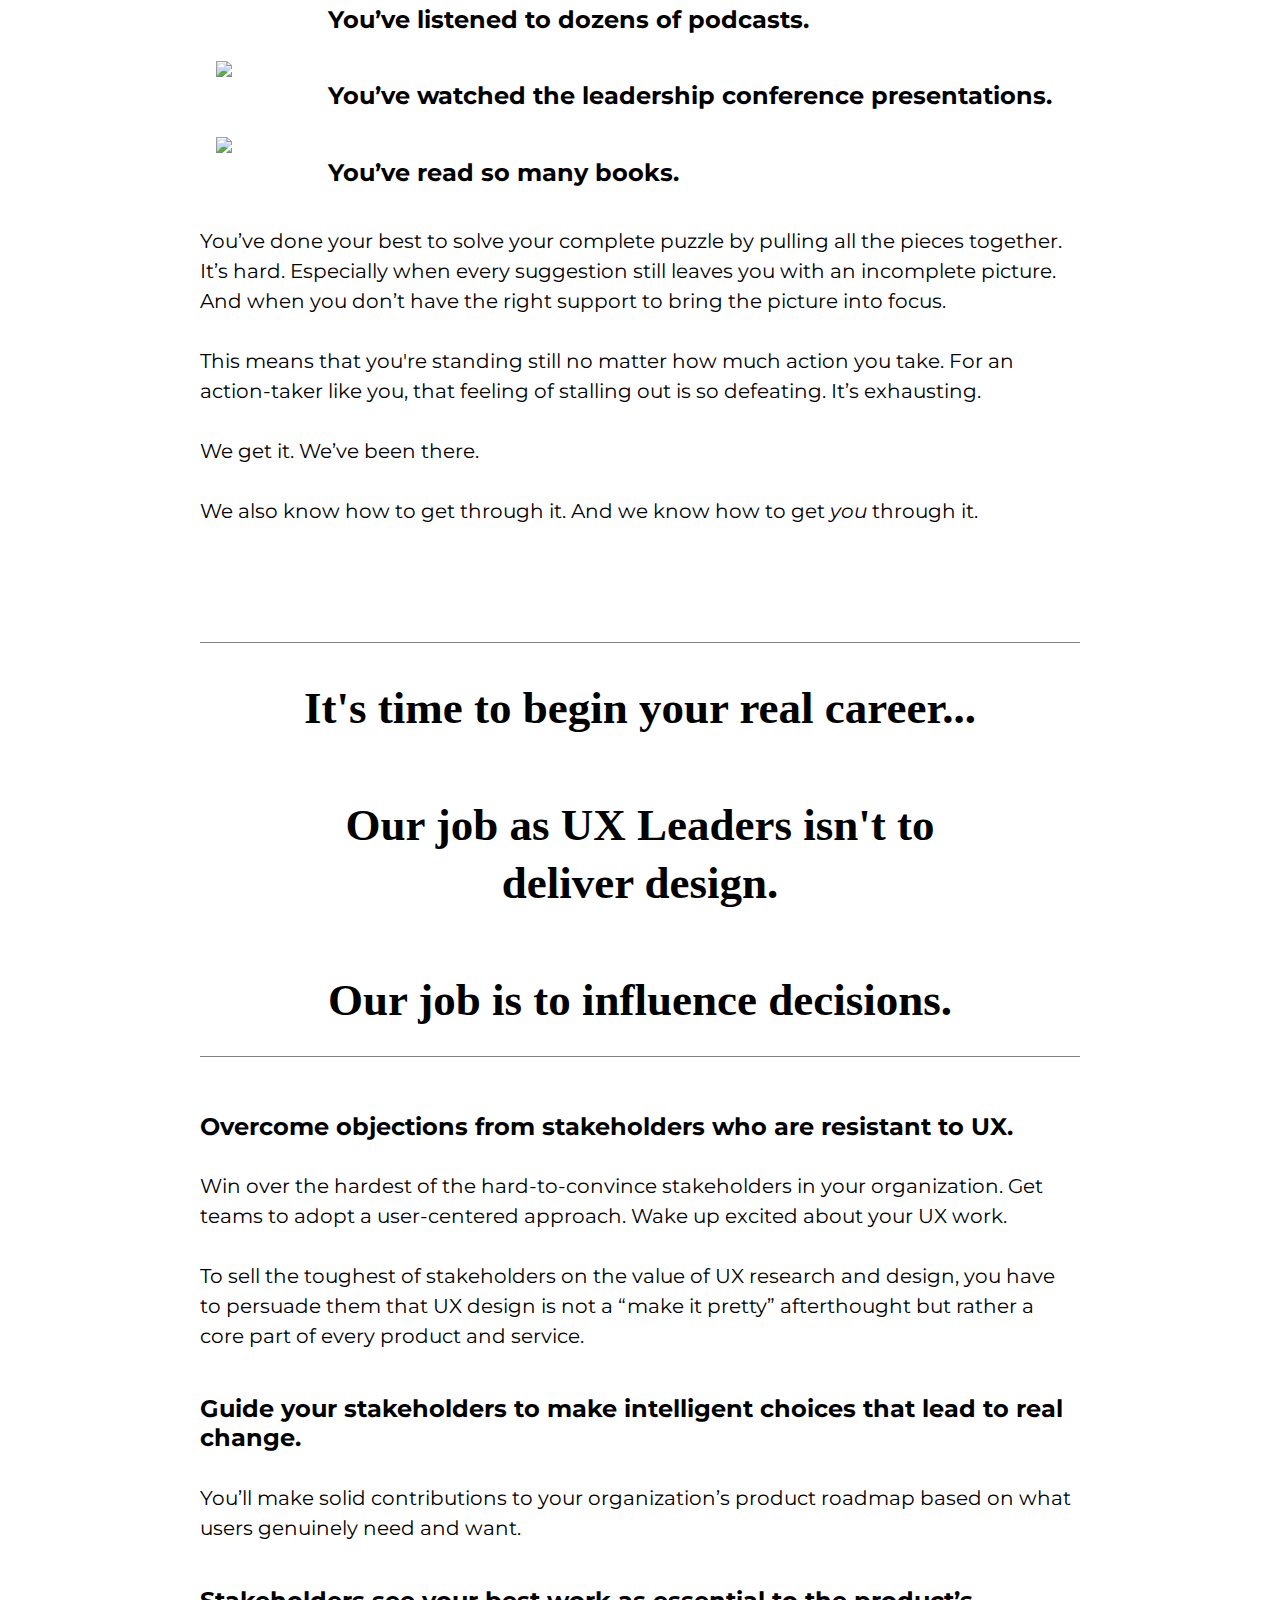
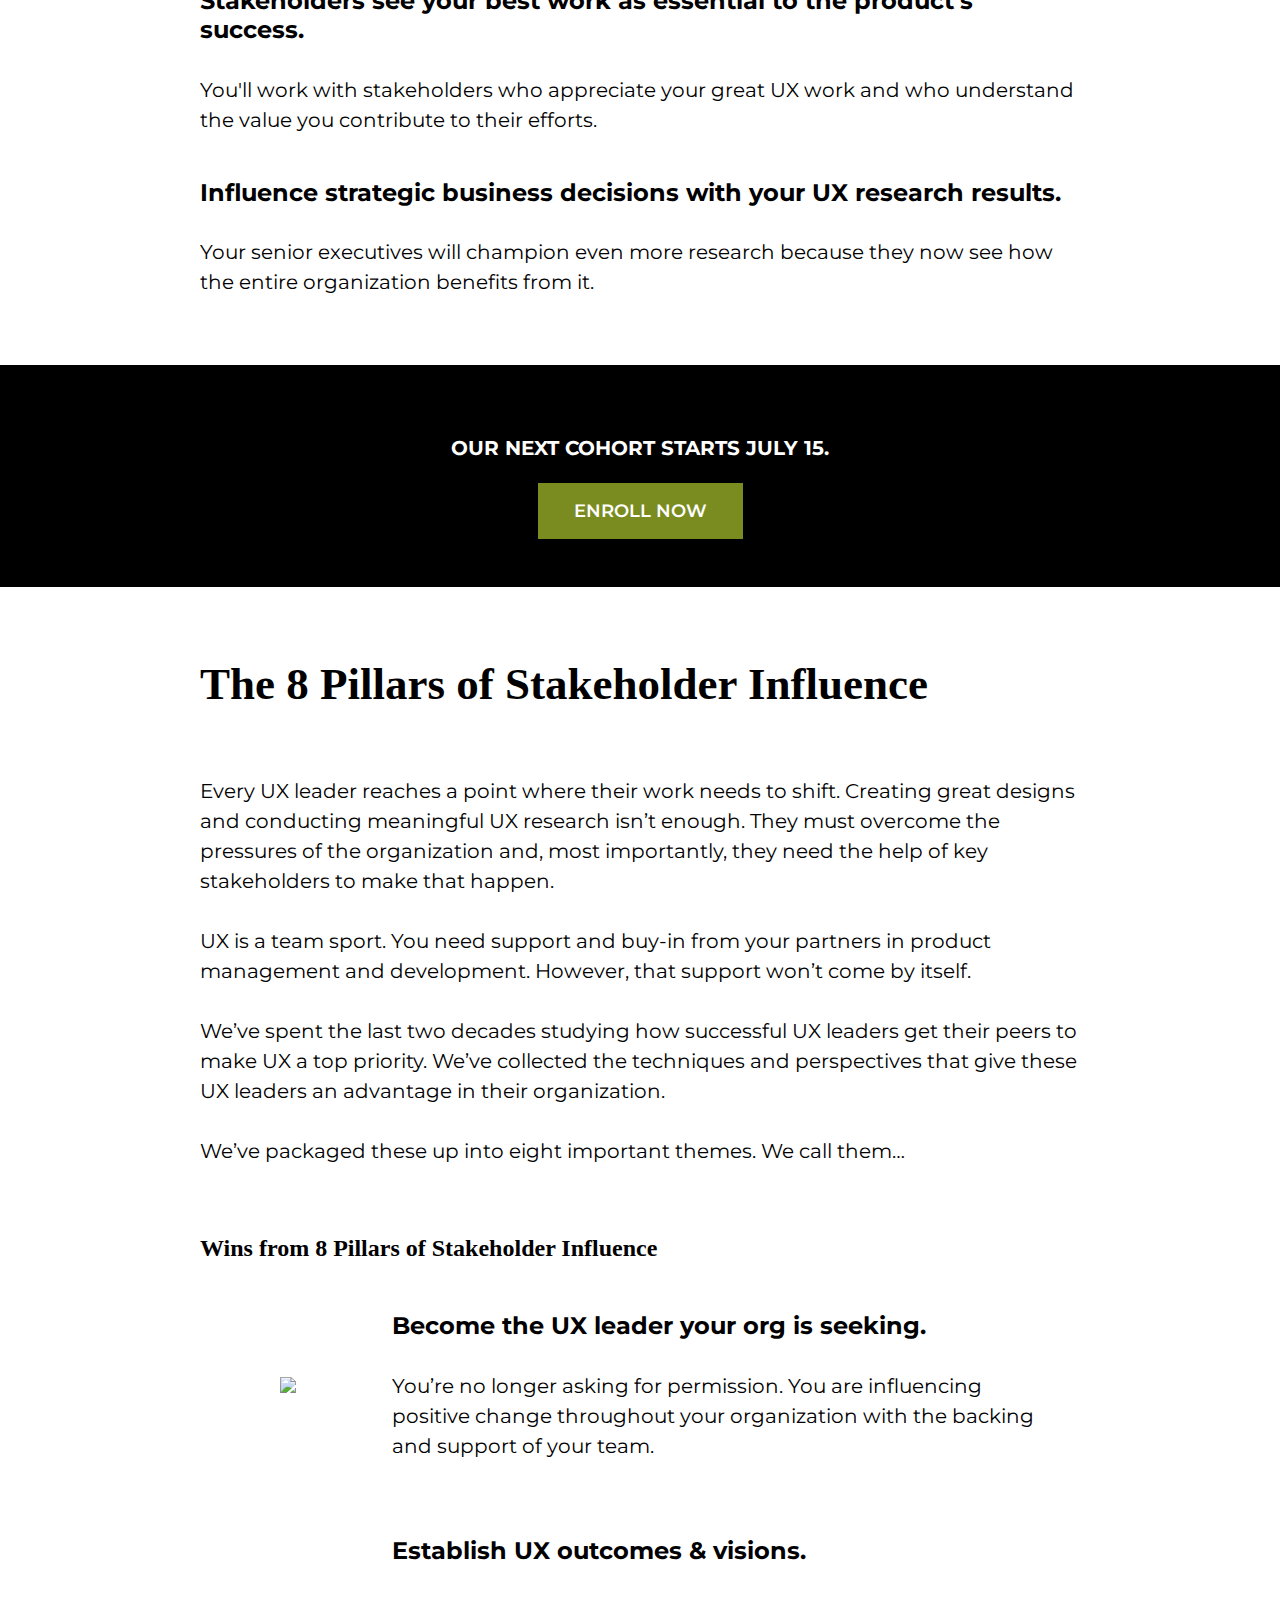
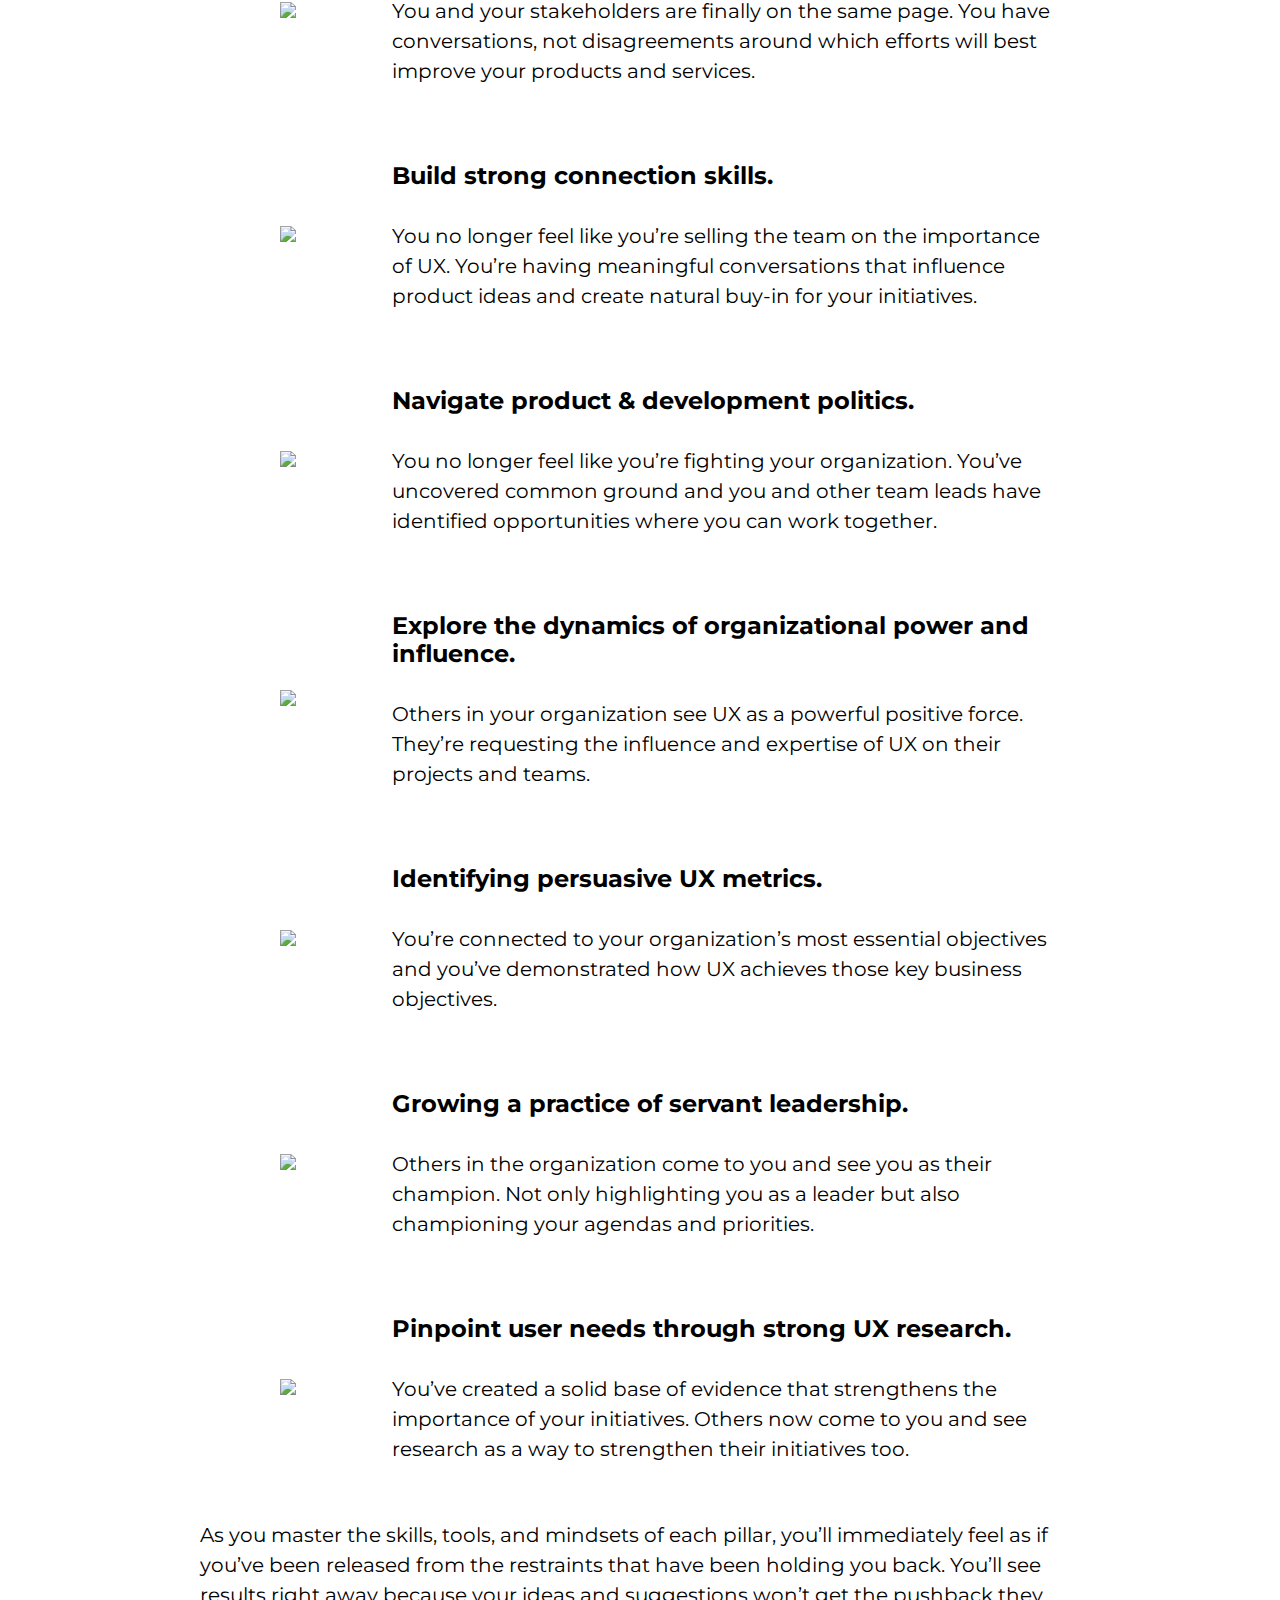
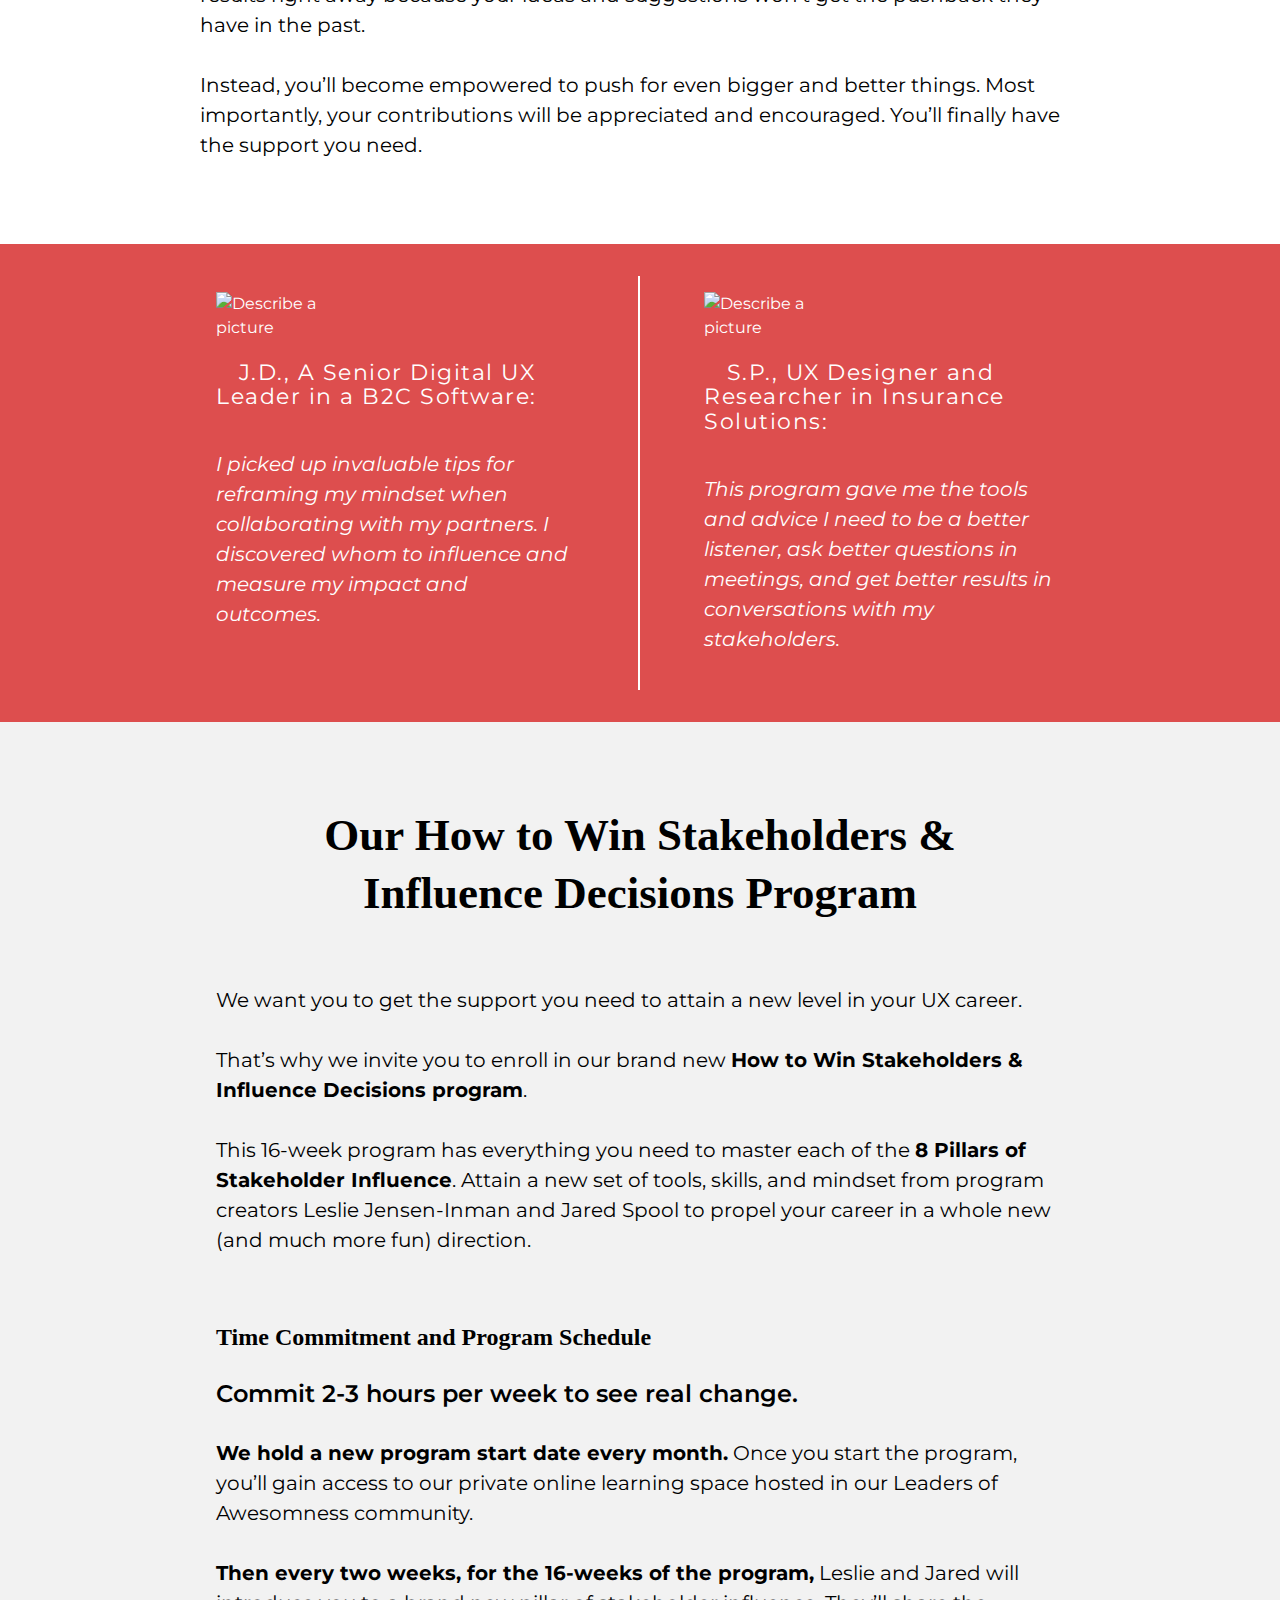
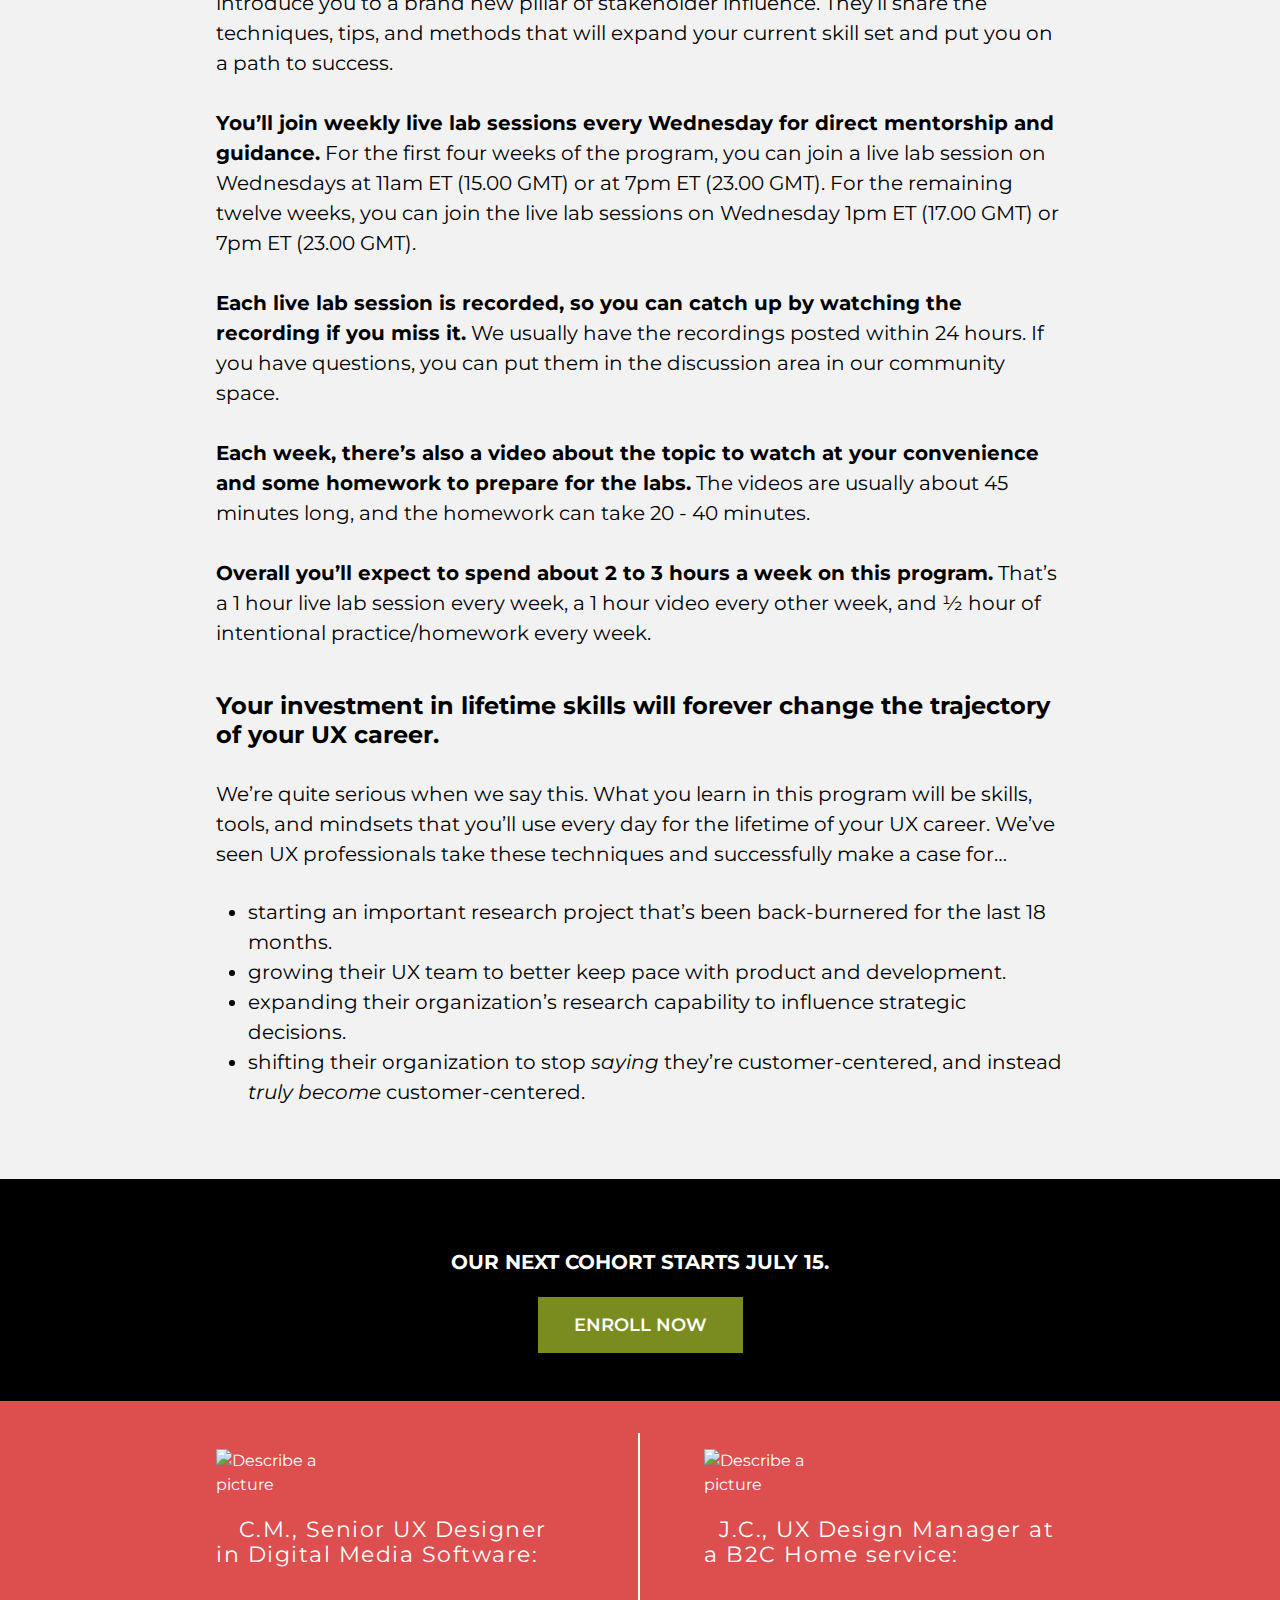
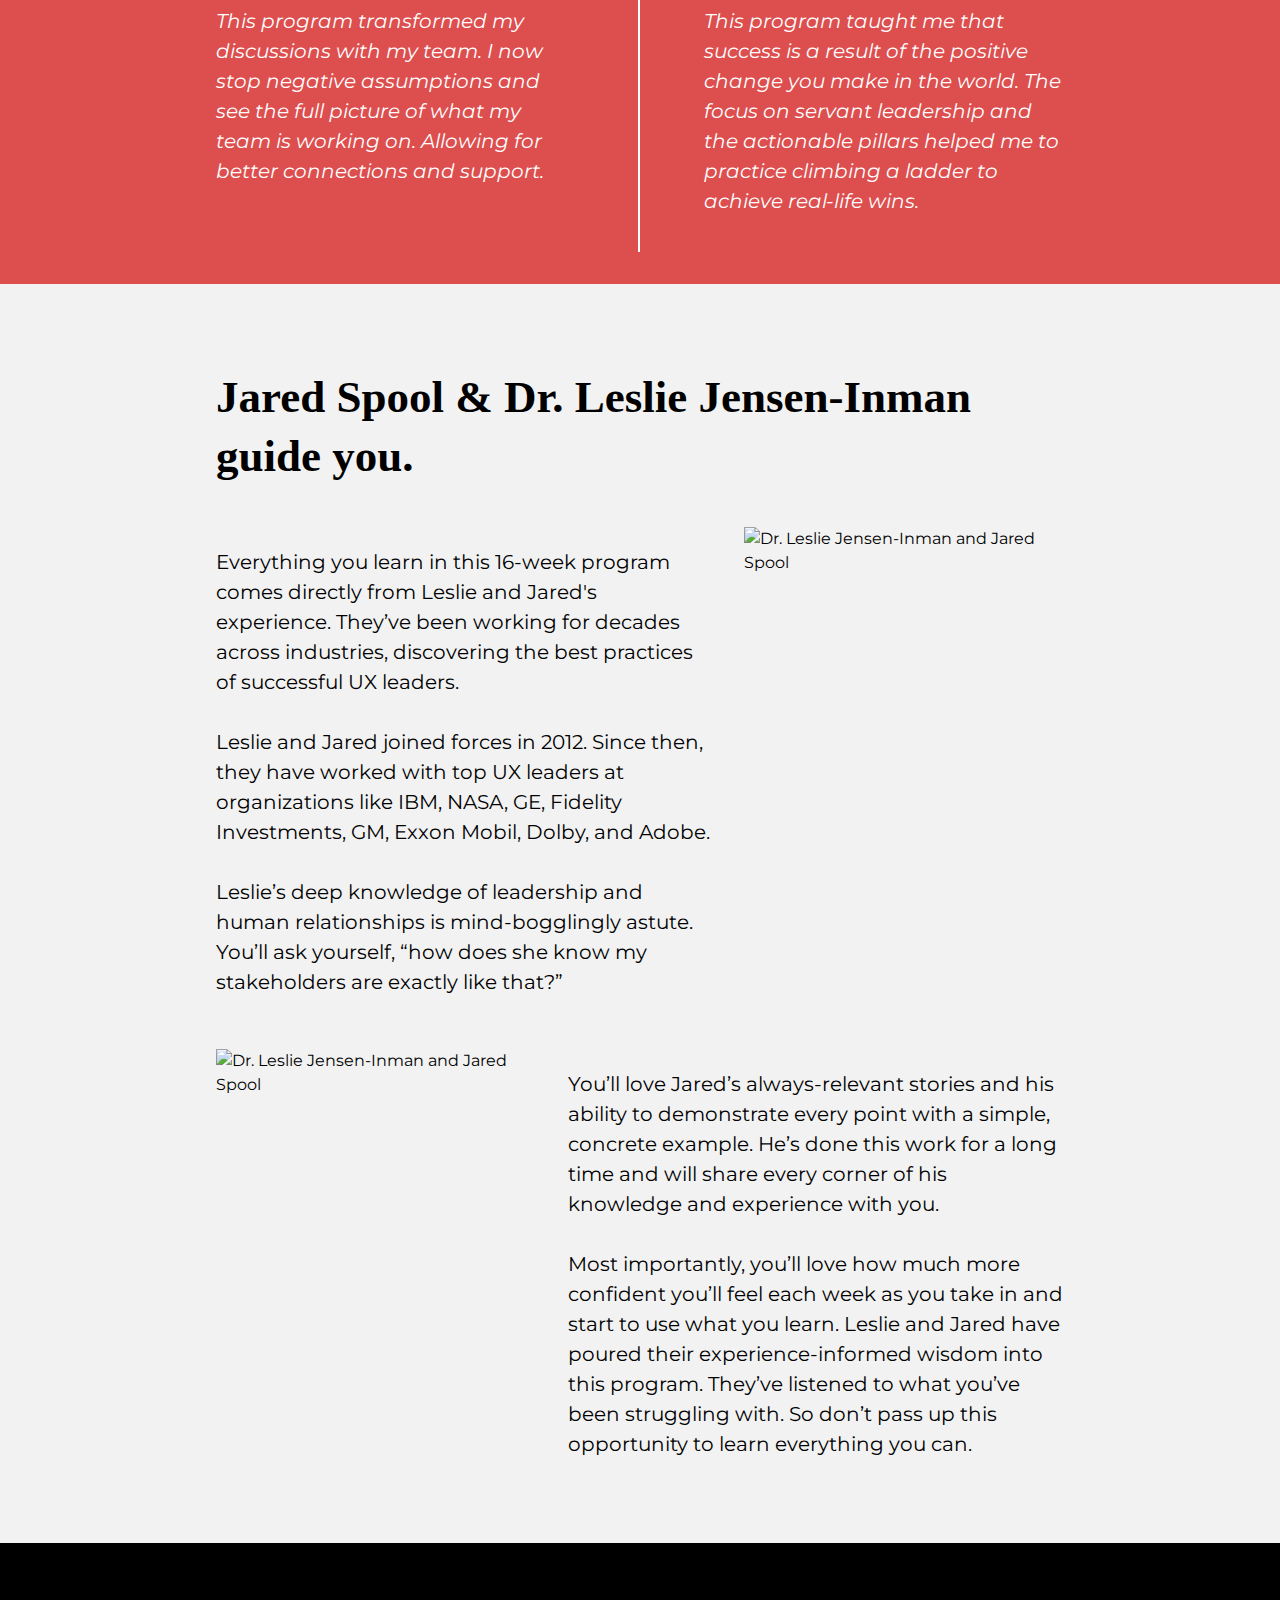
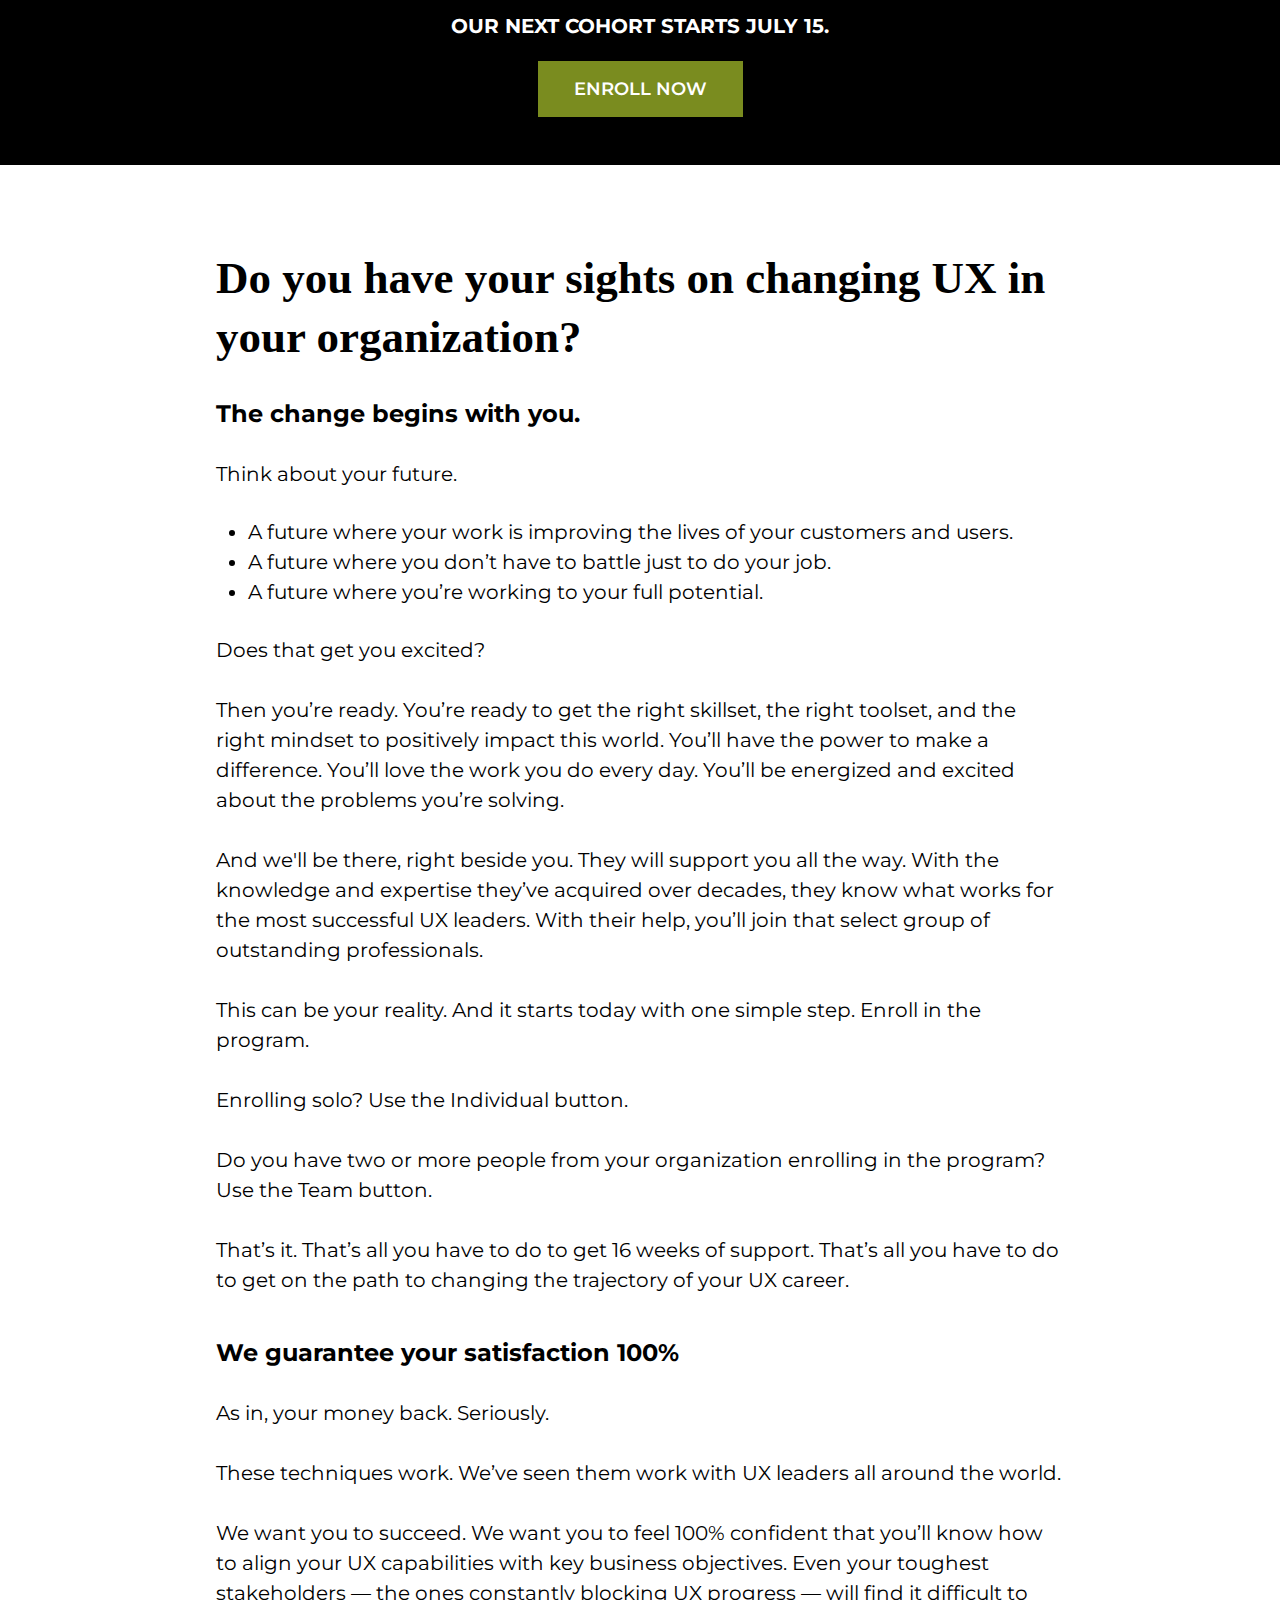
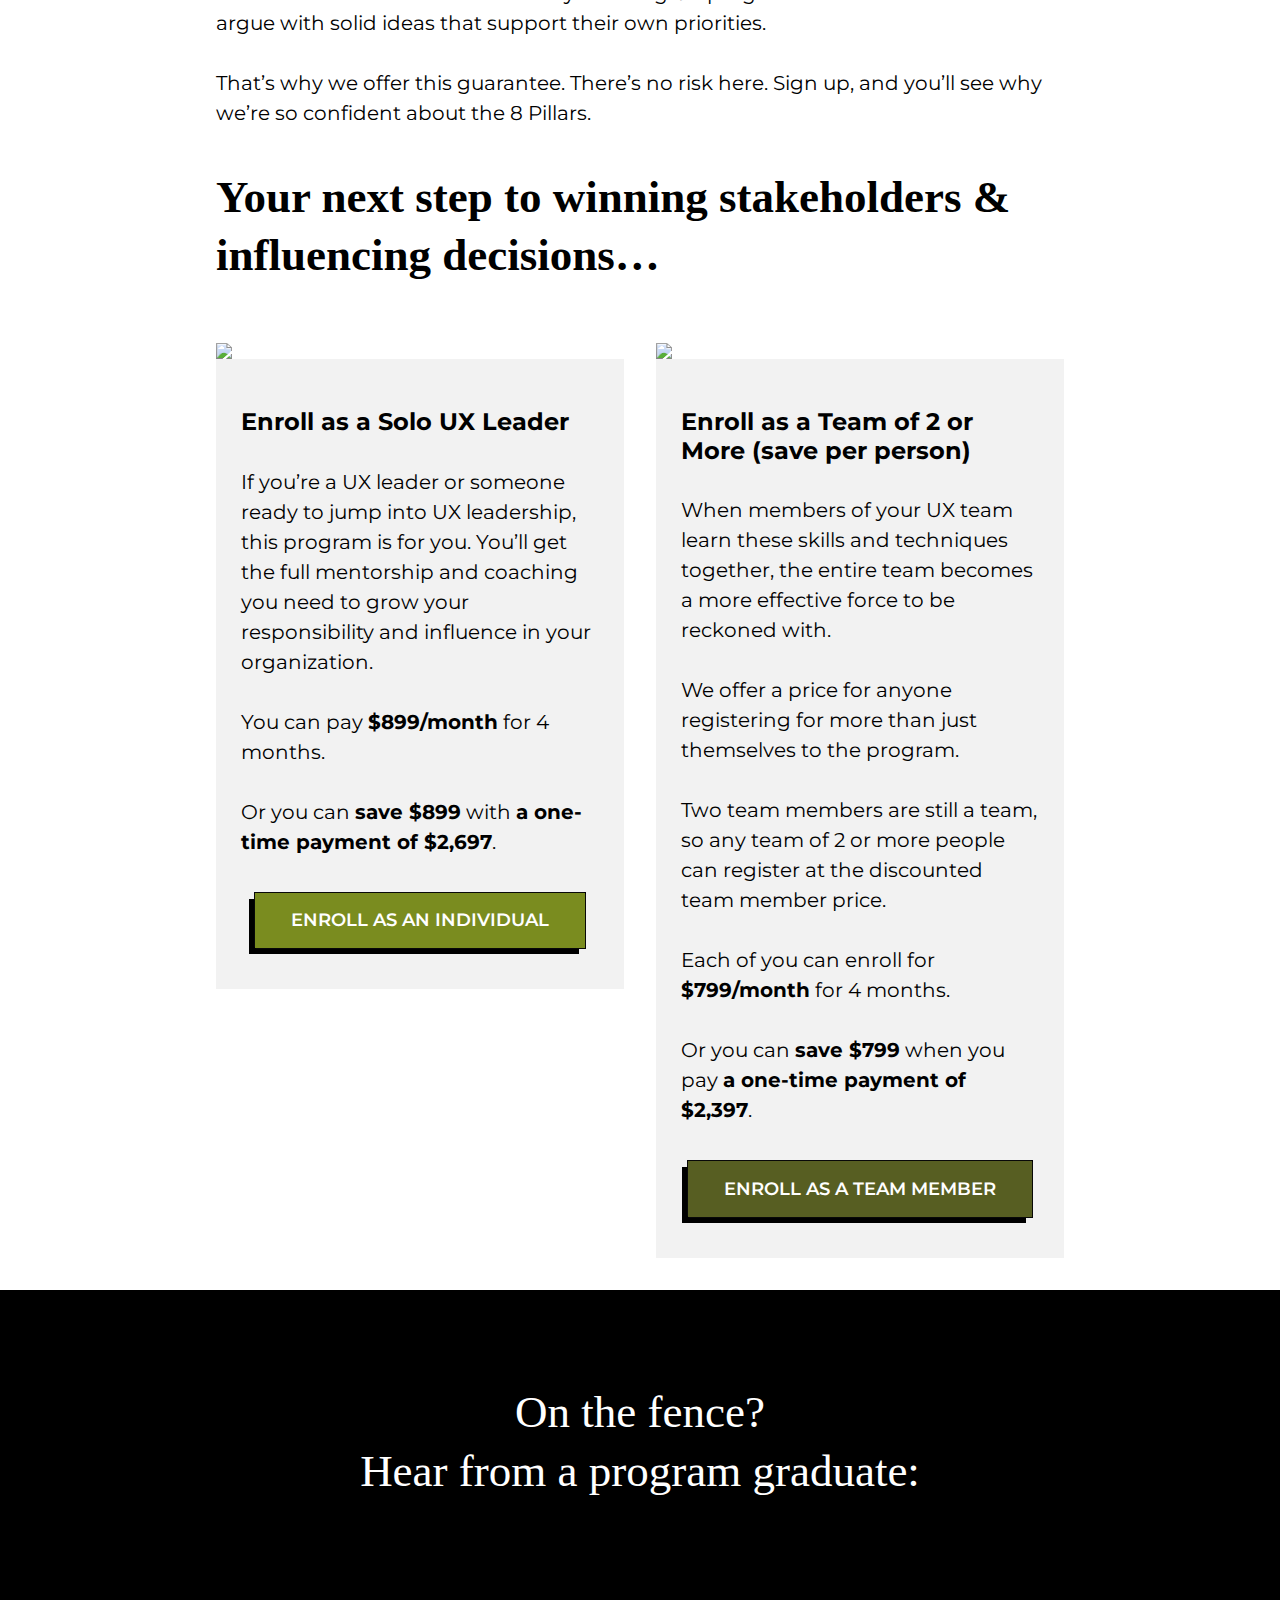
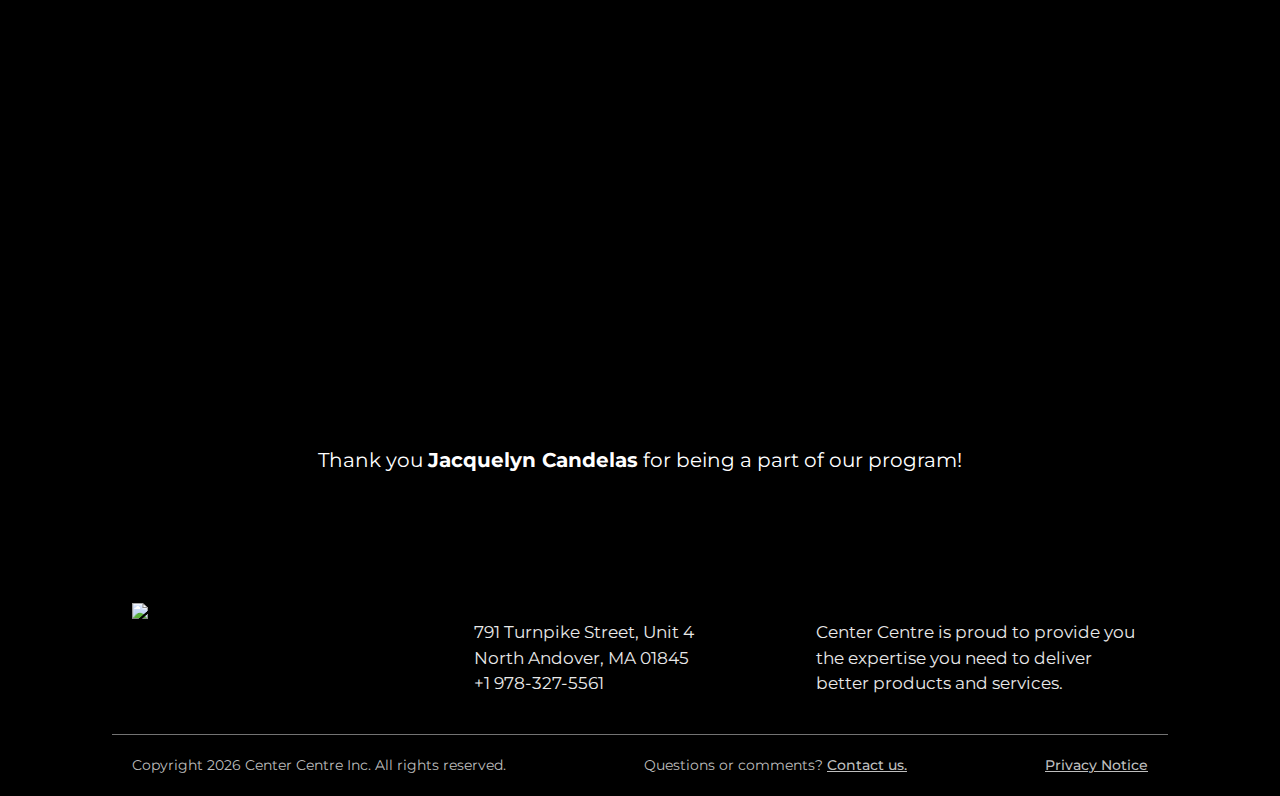
==== commit f661e4bd: "Merge pull request #27 from AmyVelazquez/main" ====
--- a/index.html
+++ b/index.html
@@ -59,7 +59,7 @@
       <!-- py-3 container-cc -->
       <div class="hero-top-row">
         <div class=" hero-item-1"> <img alt="ADD ALT" src="images/hero_front.png" class="img-resp" /></div>
-        <div class=" hero-item-2">
+        <div class=" hero-item-2 text-white">
           <p>Next cohort starts: <b>July 15</b></p>
         </div>
       </div>
@@ -220,7 +220,7 @@
       <div class="column basis100 txt-center" style="border-top: 1px solid gray; border-bottom: 1px solid gray">
         <div style="max-width: 700px; margin: 0 auto">
           <h3 class="h3 font-mogan mogine-mobile-30">
-            It's time to begin your real career!<br><br>
+            It's time to begin your real career...<br><br>
             Our job as UX Leaders isn't to deliver design.<br><br>
             Our job is to influence decisions.
 
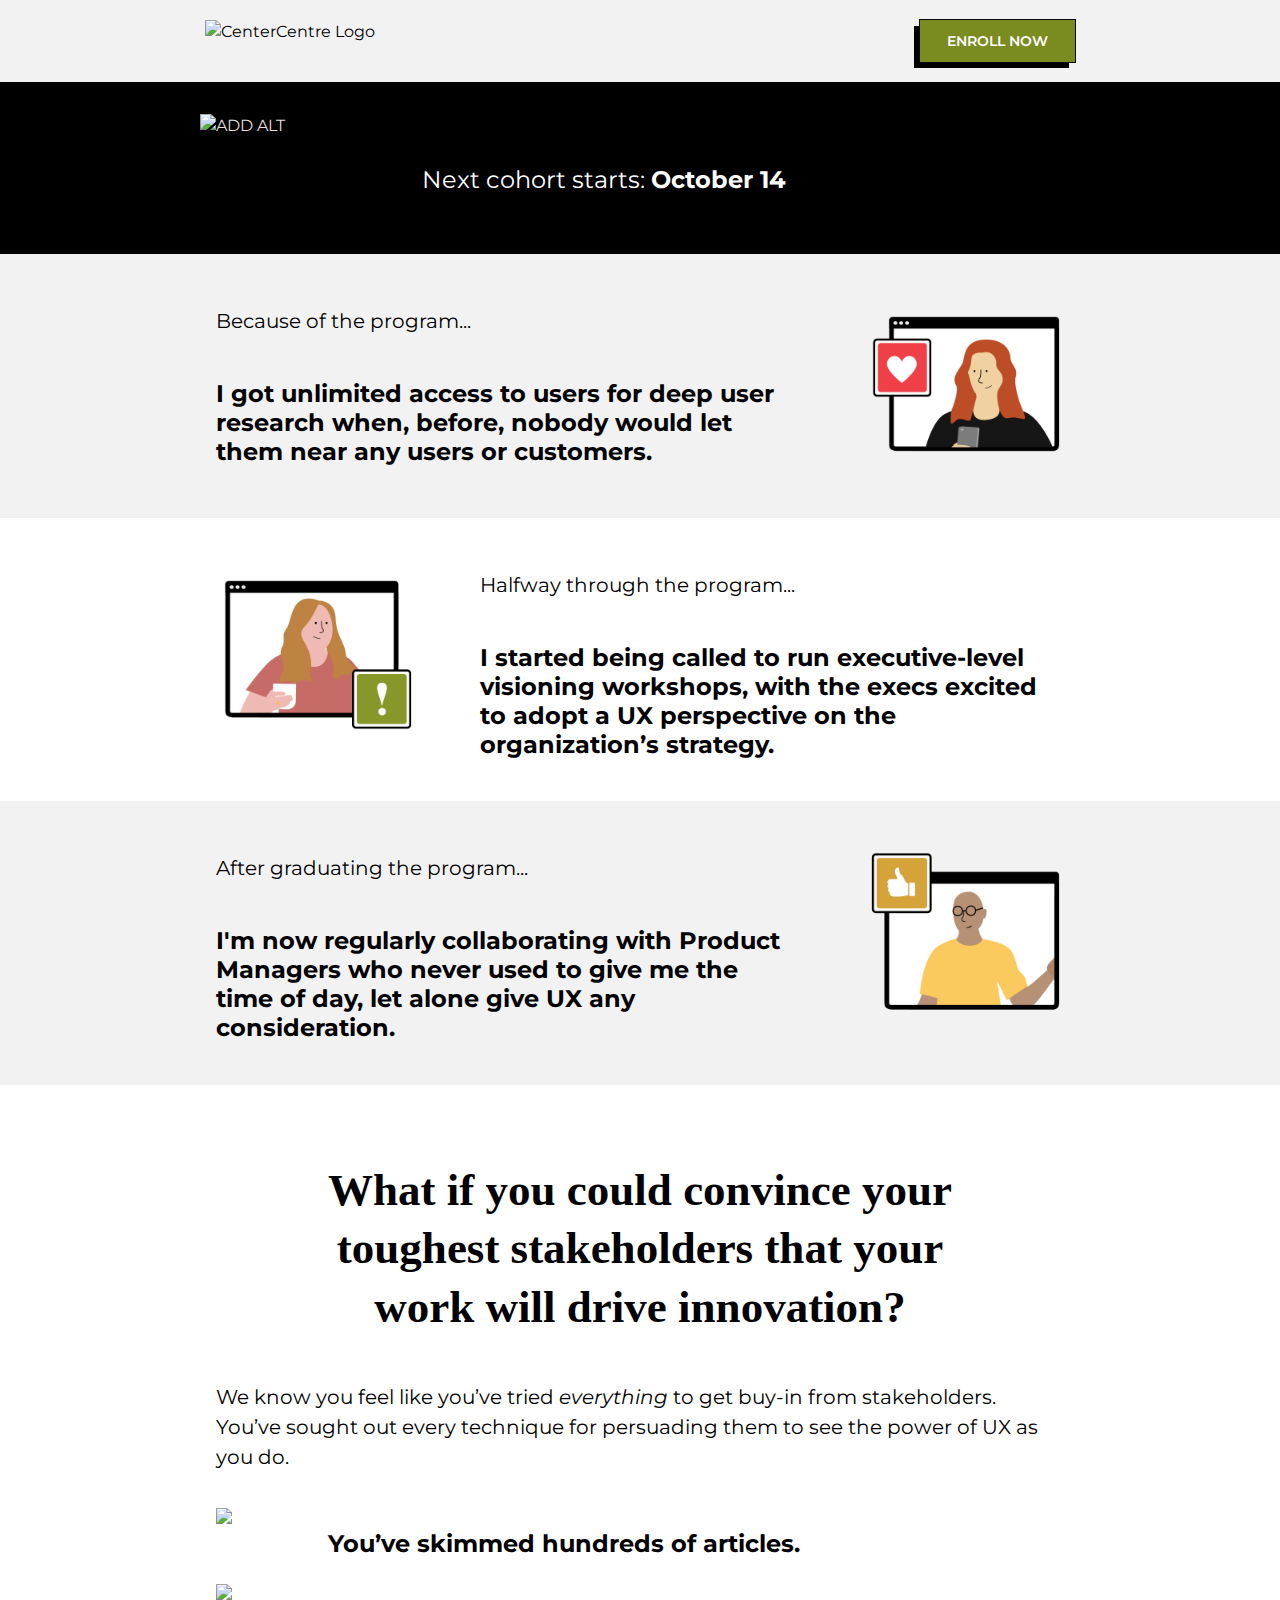
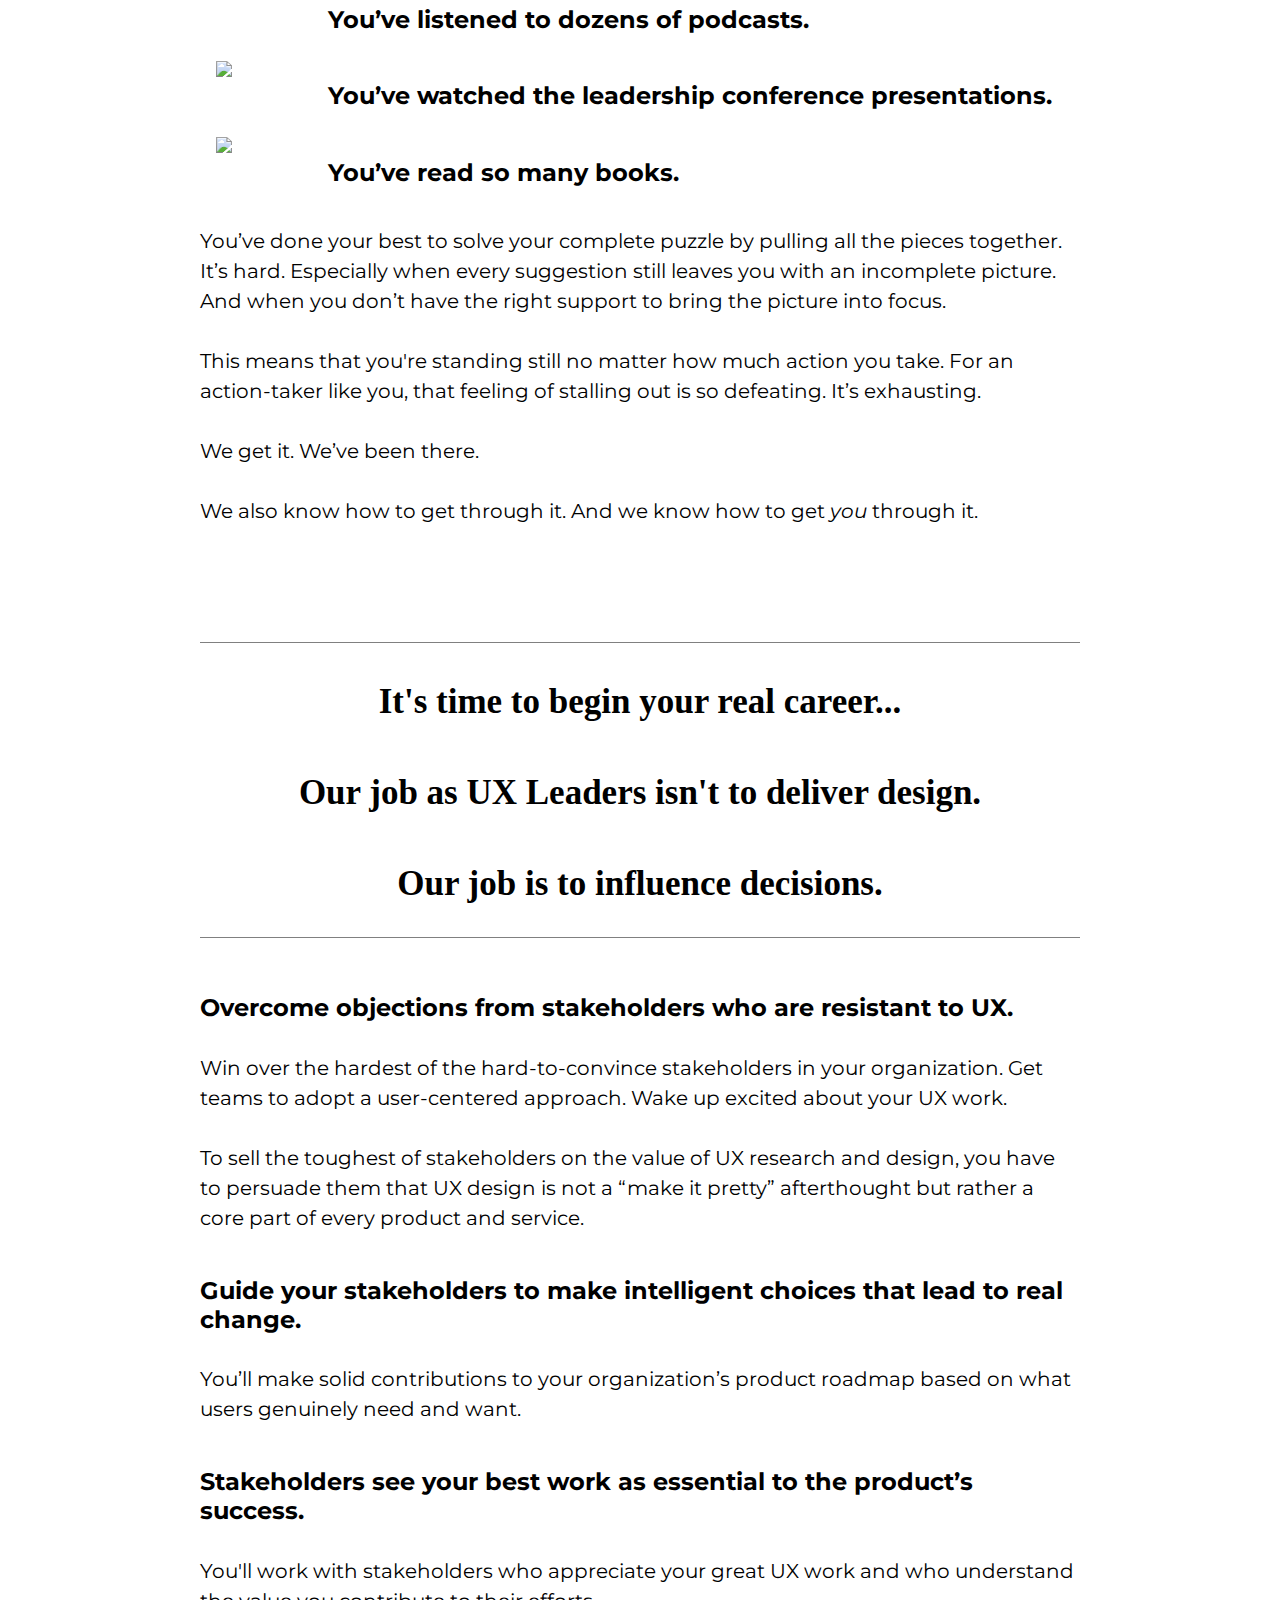
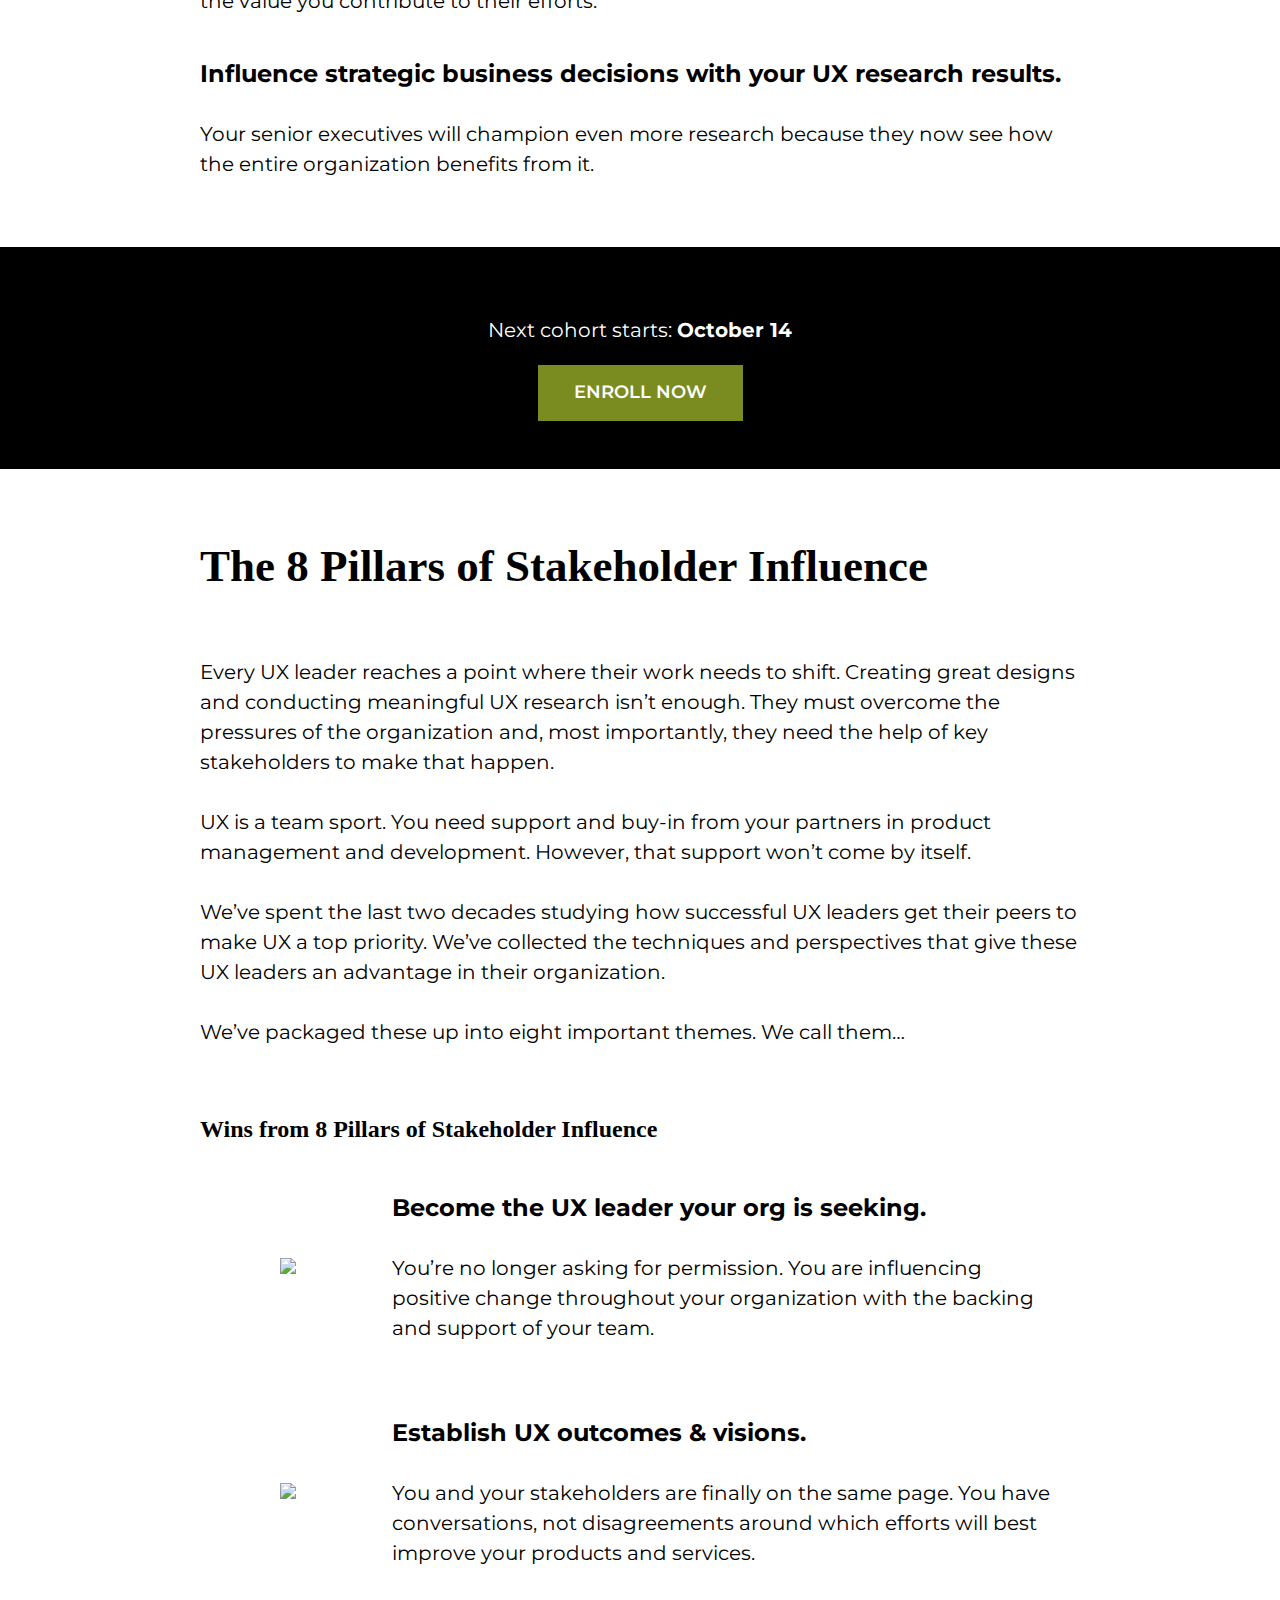
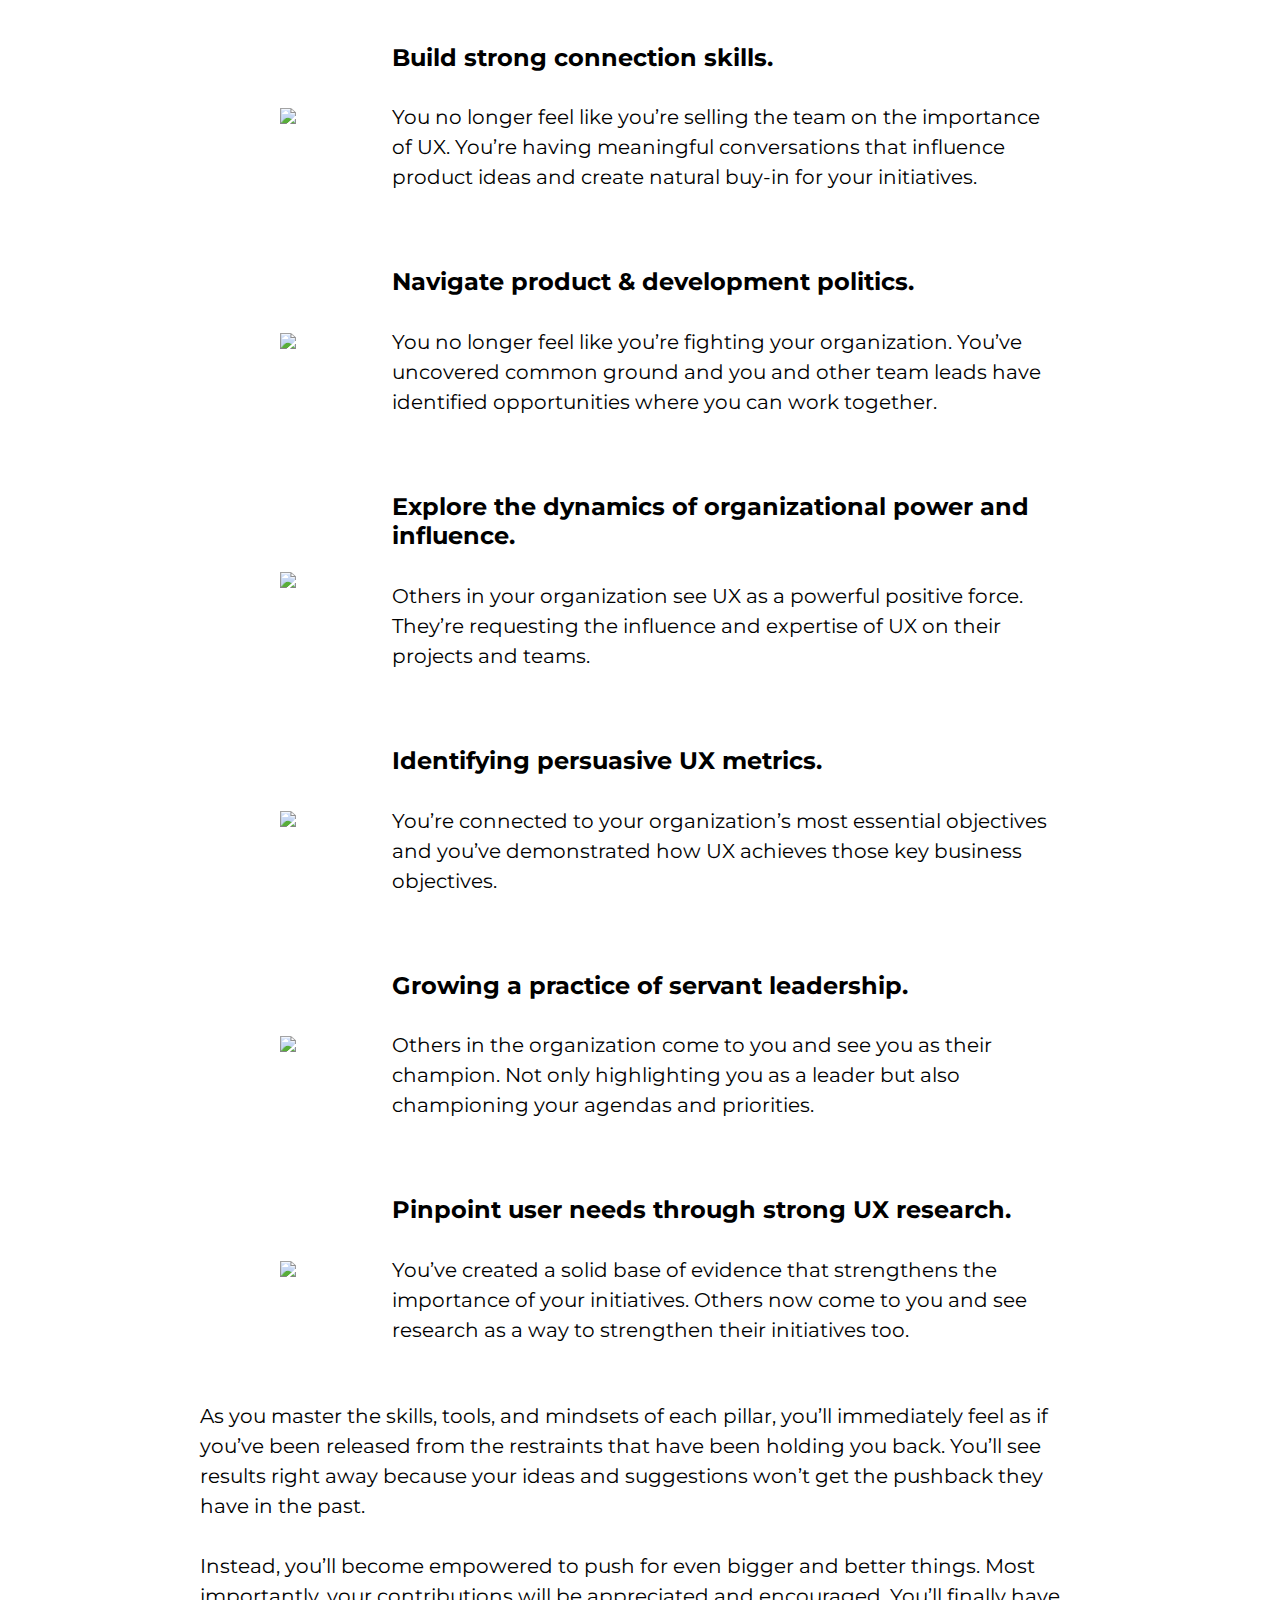
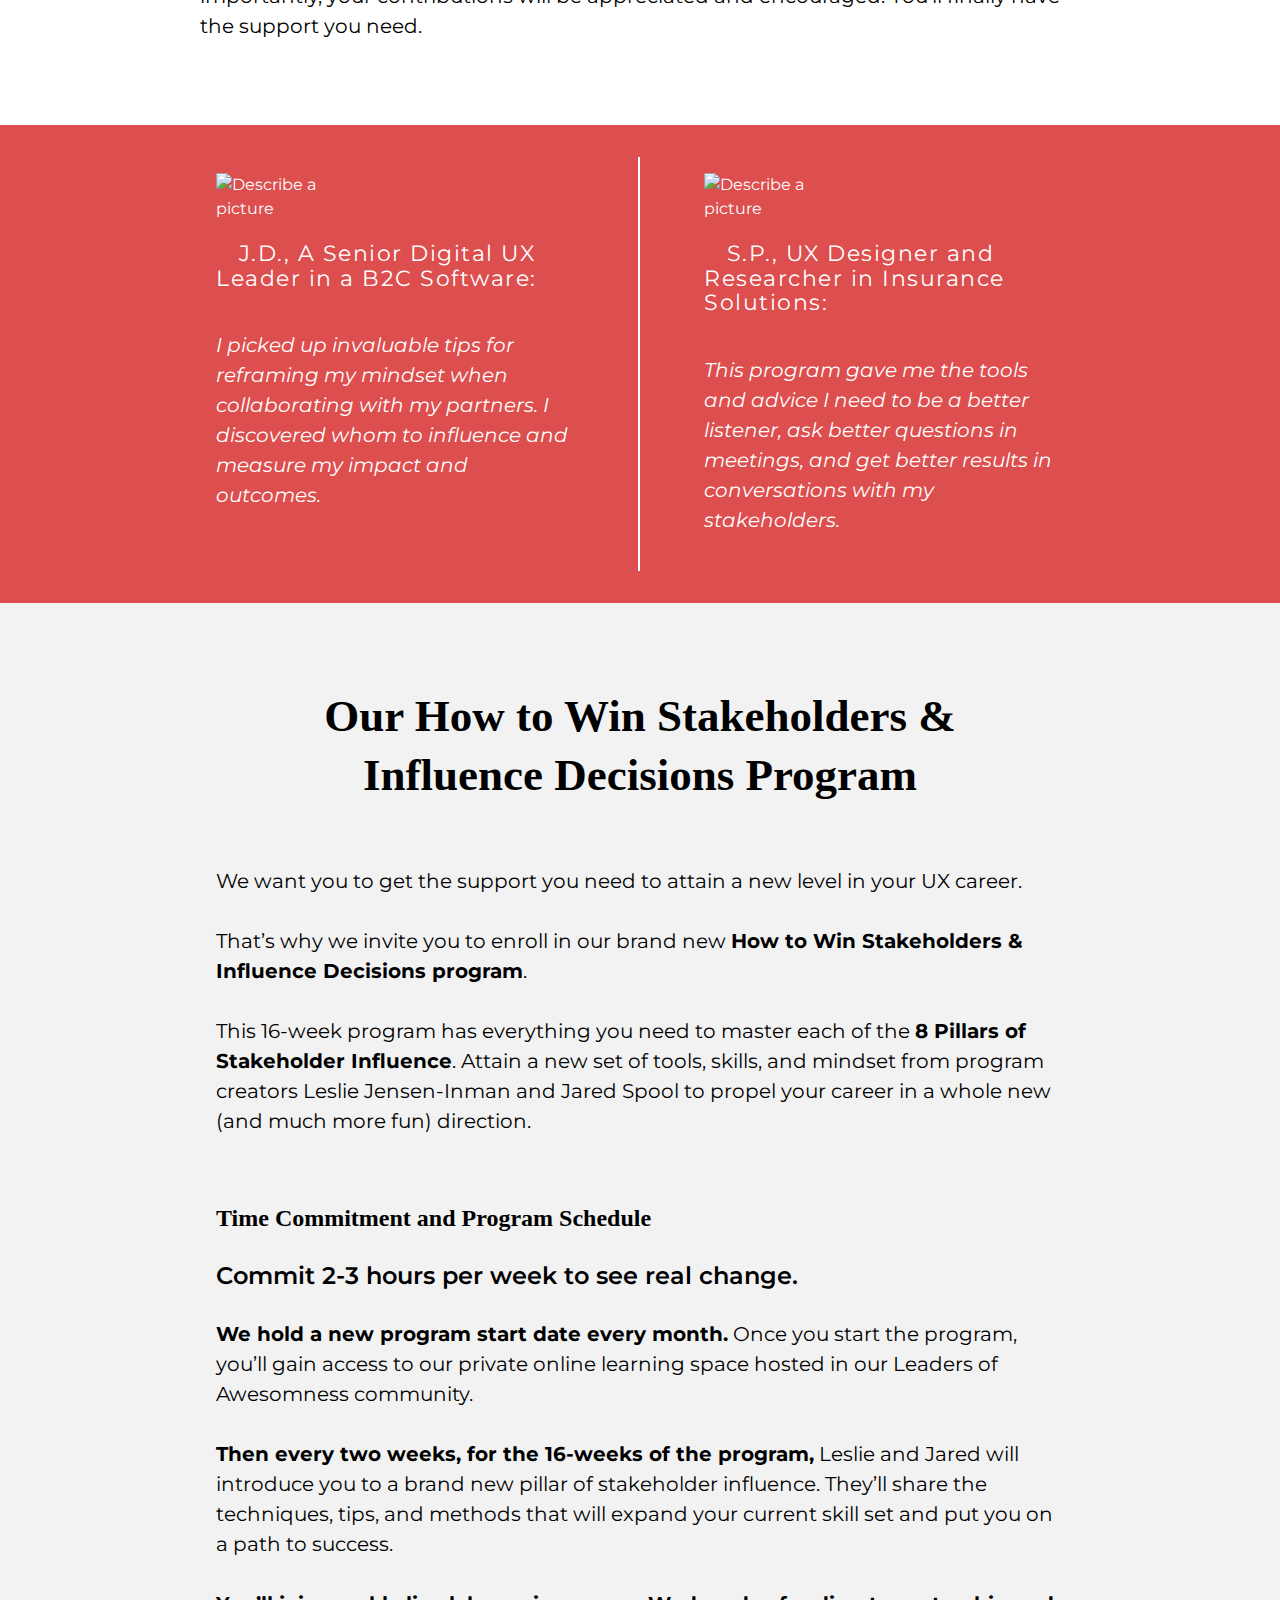
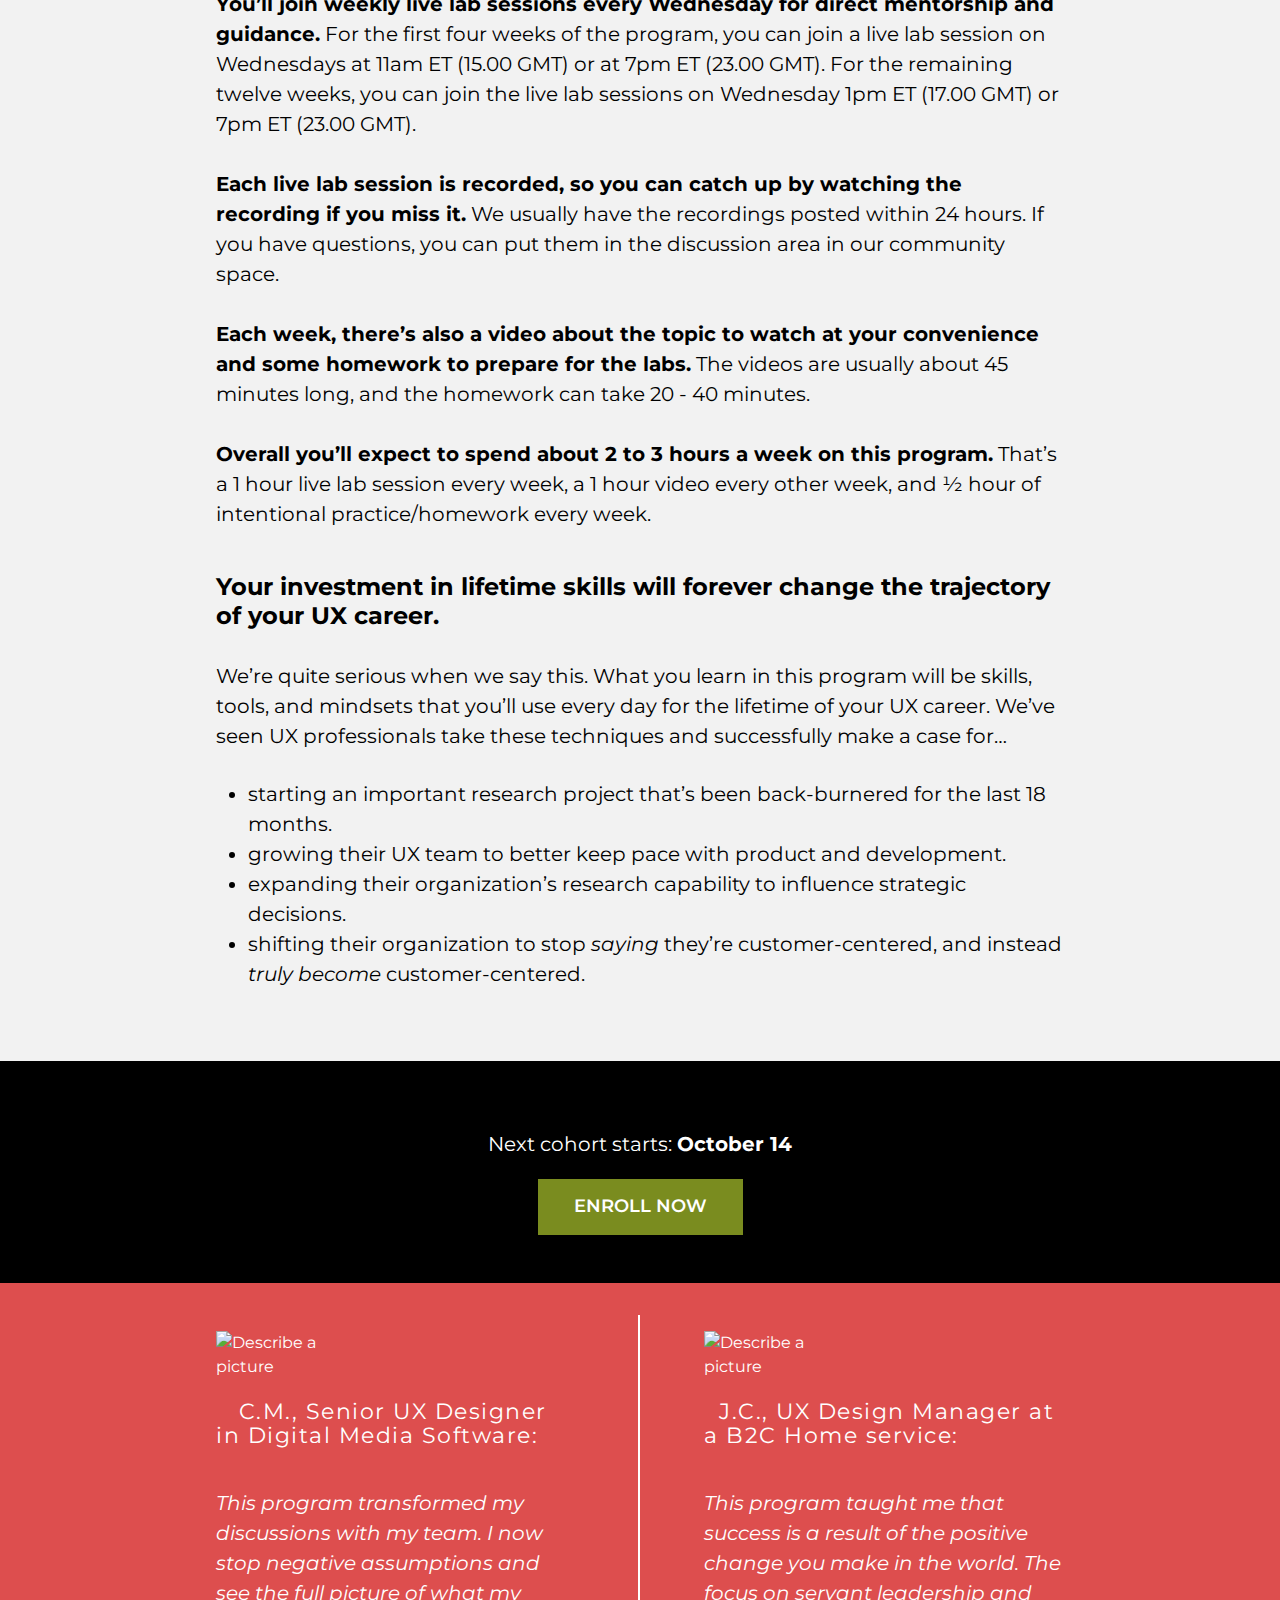
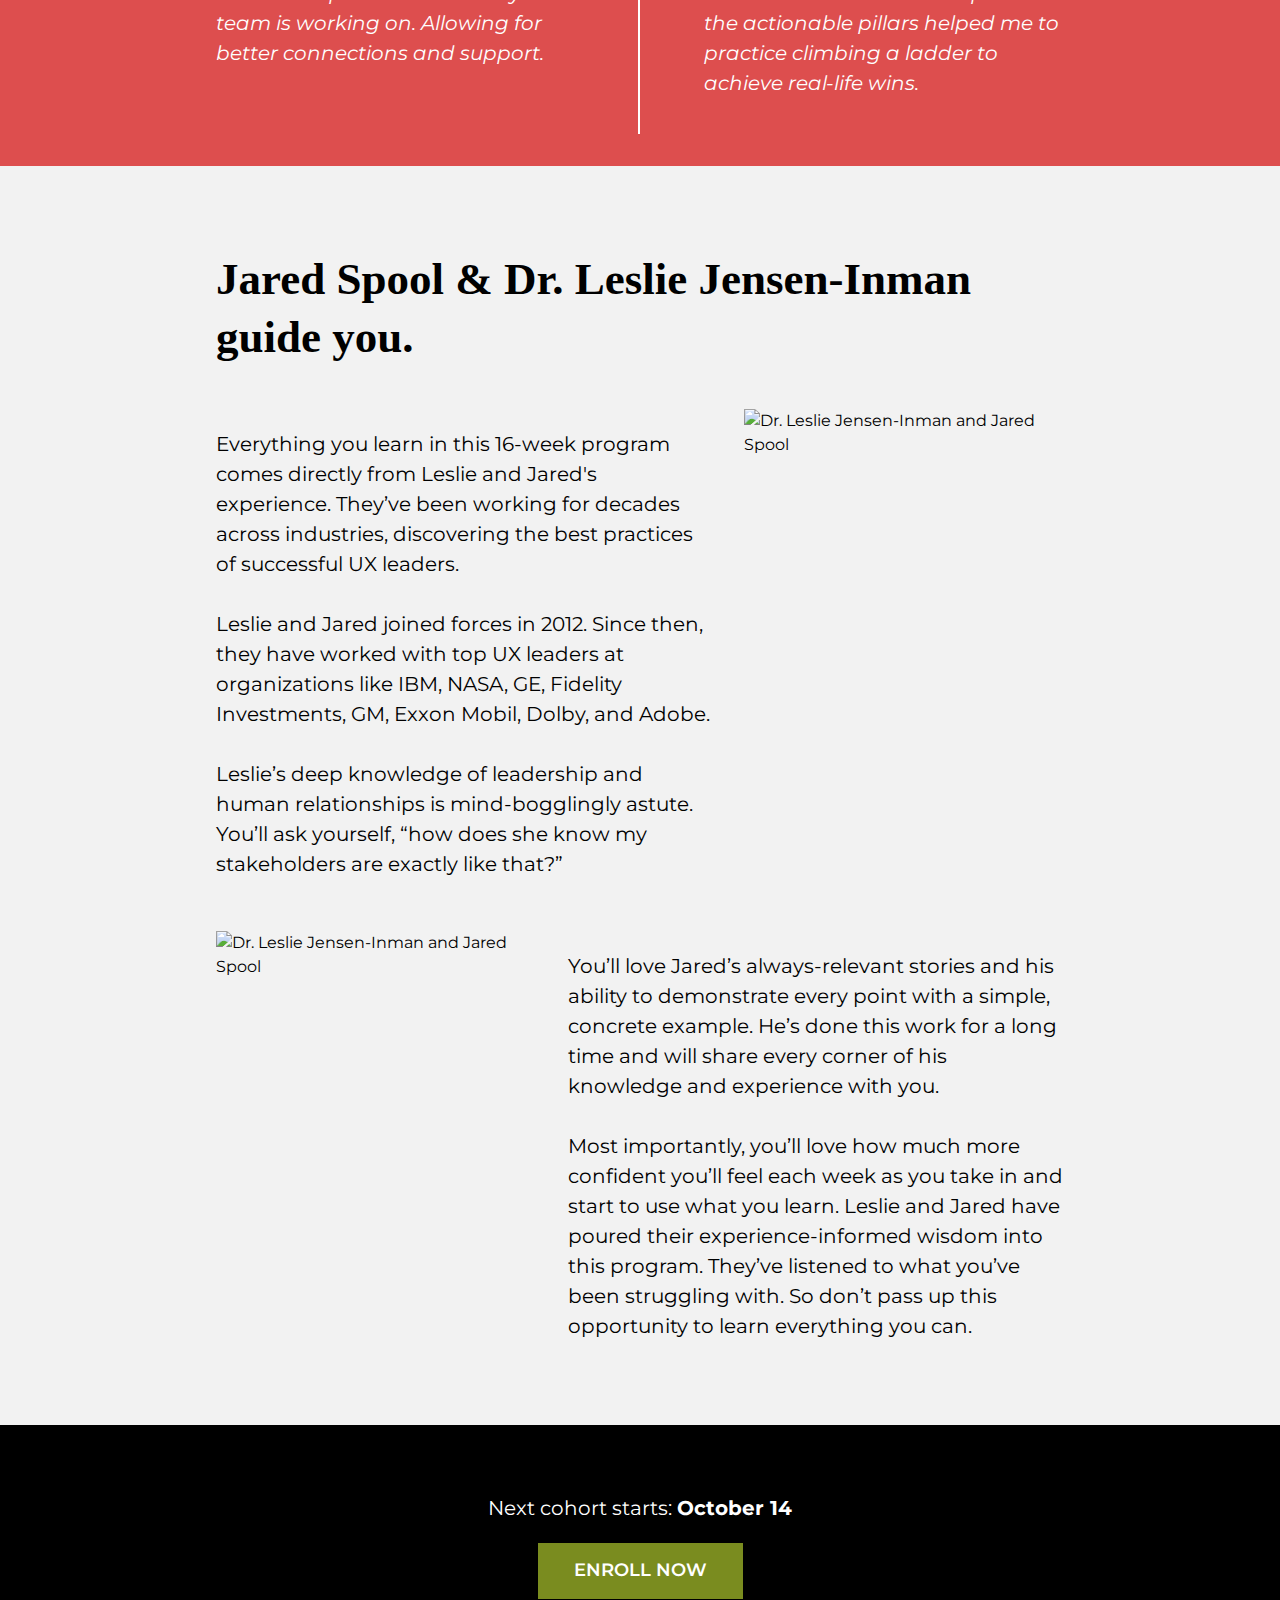
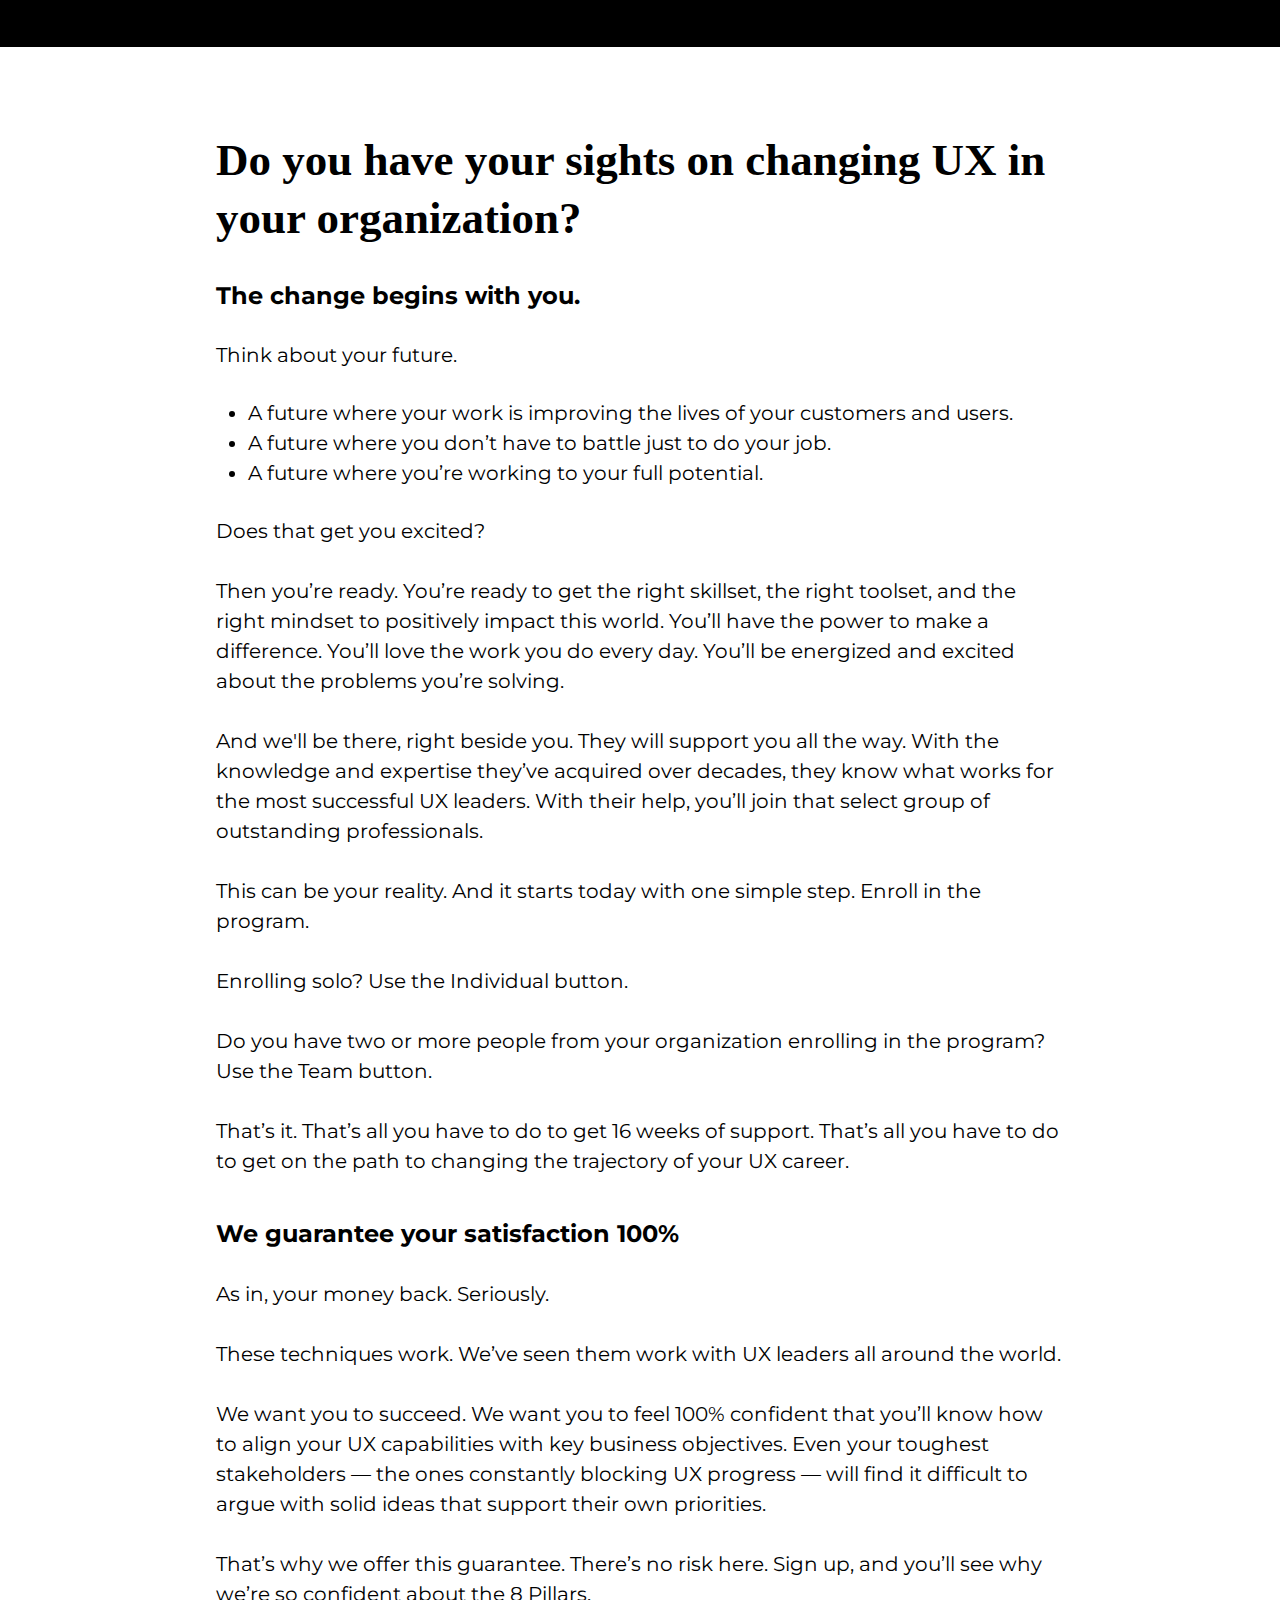
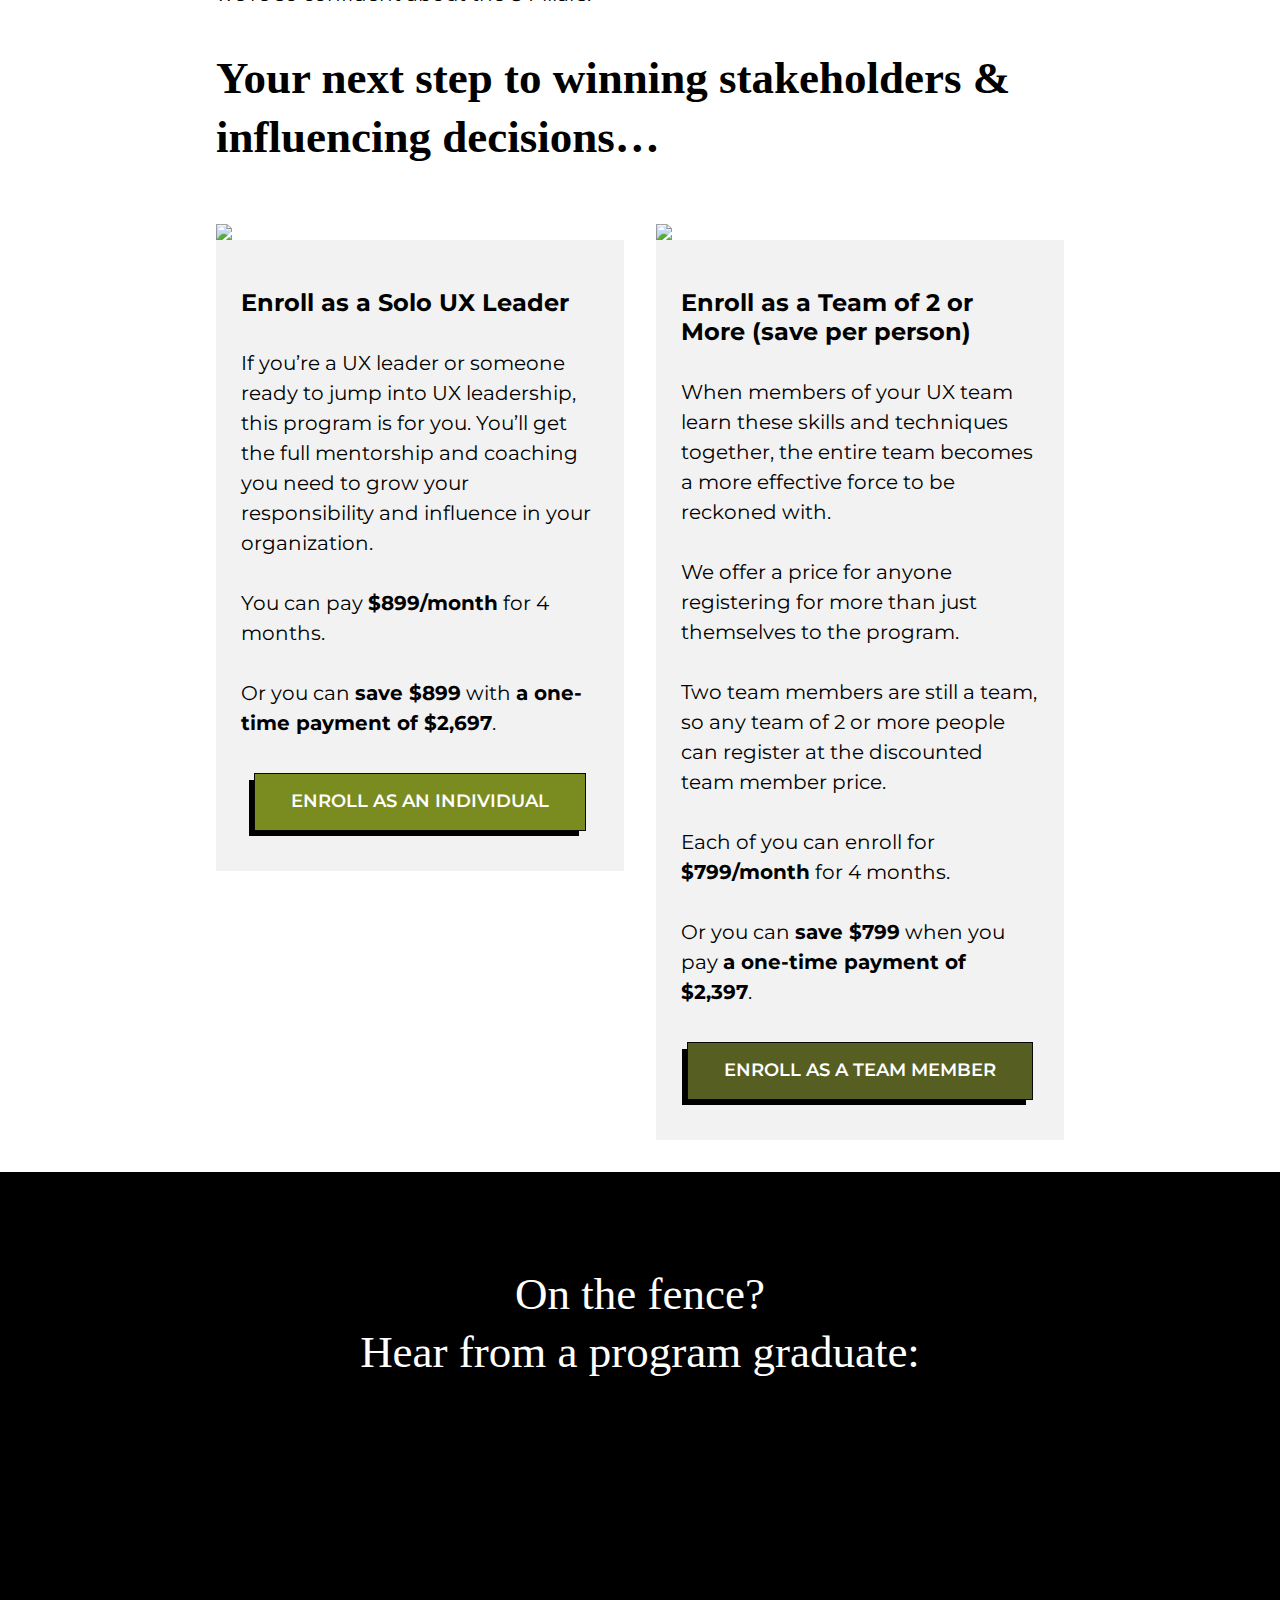
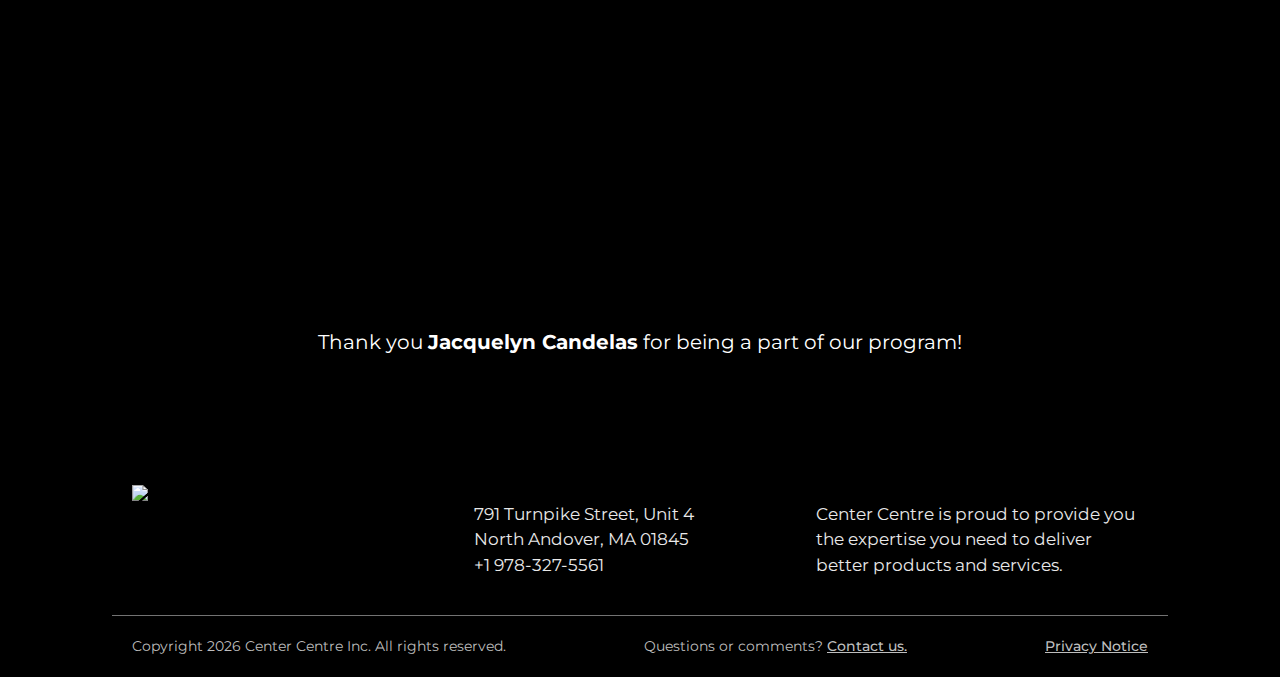
==== commit 1cf098c4: "Merge pull request #33 from waxhsu/main" ====
--- a/index.html
+++ b/index.html
@@ -60,7 +60,7 @@
       <div class="hero-top-row">
         <div class=" hero-item-1"> <img alt="ADD ALT" src="images/hero_front.png" class="img-resp" /></div>
         <div class=" hero-item-2 text-white">
-          <p>Next cohort starts: <b>July 15</b></p>
+          <p>Next cohort starts: <b>October 14</b></p>
         </div>
       </div>
       <!-- <div class="hero-bottom-row">
@@ -218,12 +218,11 @@
   <section id="with_all_your" class="py-3">
     <div class="container-cc split">
       <div class="column basis100 txt-center" style="border-top: 1px solid gray; border-bottom: 1px solid gray">
-        <div style="max-width: 700px; margin: 0 auto">
-          <h3 class="h3 font-mogan mogine-mobile-30">
+        <div style="max-width: 800px; margin: 0 auto">
+          <h3 class="h3smaller font-mogan mogine-mobile-30" style="padding-bottom: 15px;">
             It's time to begin your real career...<br><br>
             Our job as UX Leaders isn't to deliver design.<br><br>
             Our job is to influence decisions.
-
           </h3>
 
         </div>
@@ -276,10 +275,10 @@
     <div class="bg-black py-3">
       <div class="container-cc">
         <div>
-          <div class="text-center text-white">
-            <p><b>
-                OUR NEXT COHORT STARTS JULY 15.
-              </b></p>
+          <div class="black-bar text-center text-white">
+            <p>
+              Next cohort starts: <b>October 14</b>
+            </p>
             <div class="">
               <a class="cta btn btn-custom" style="max-width: none" href="#pricing">ENROLL NOW</a>
             </div>
@@ -600,10 +599,10 @@
     <div class="bg-black py-3">
       <div class="container-cc">
         <div>
-          <div class="text-center text-white">
-            <p><b>
-                OUR NEXT COHORT STARTS JULY 15.
-              </b></p>
+          <div class="black-bar text-center text-white">
+            <p>
+              Next cohort starts: <b>October 14</b>
+            </p>
             <div class="">
               <a class="cta btn btn-custom" style="max-width: none" href="#pricing">ENROLL NOW</a>
             </div>
@@ -712,10 +711,10 @@
     <div class="bg-black py-3">
       <div class="container-cc">
         <div>
-          <div class="text-center text-white">
-            <p><b>
-                OUR NEXT COHORT STARTS JULY 15.
-              </b></p>
+          <div class="black-bar text-center text-white">
+            <p>
+              Next cohort starts: <b>October 14</b>
+            </p>
             <div class="">
               <a class="cta btn btn-custom" style="max-width: none" href="#pricing">ENROLL NOW</a>
             </div>
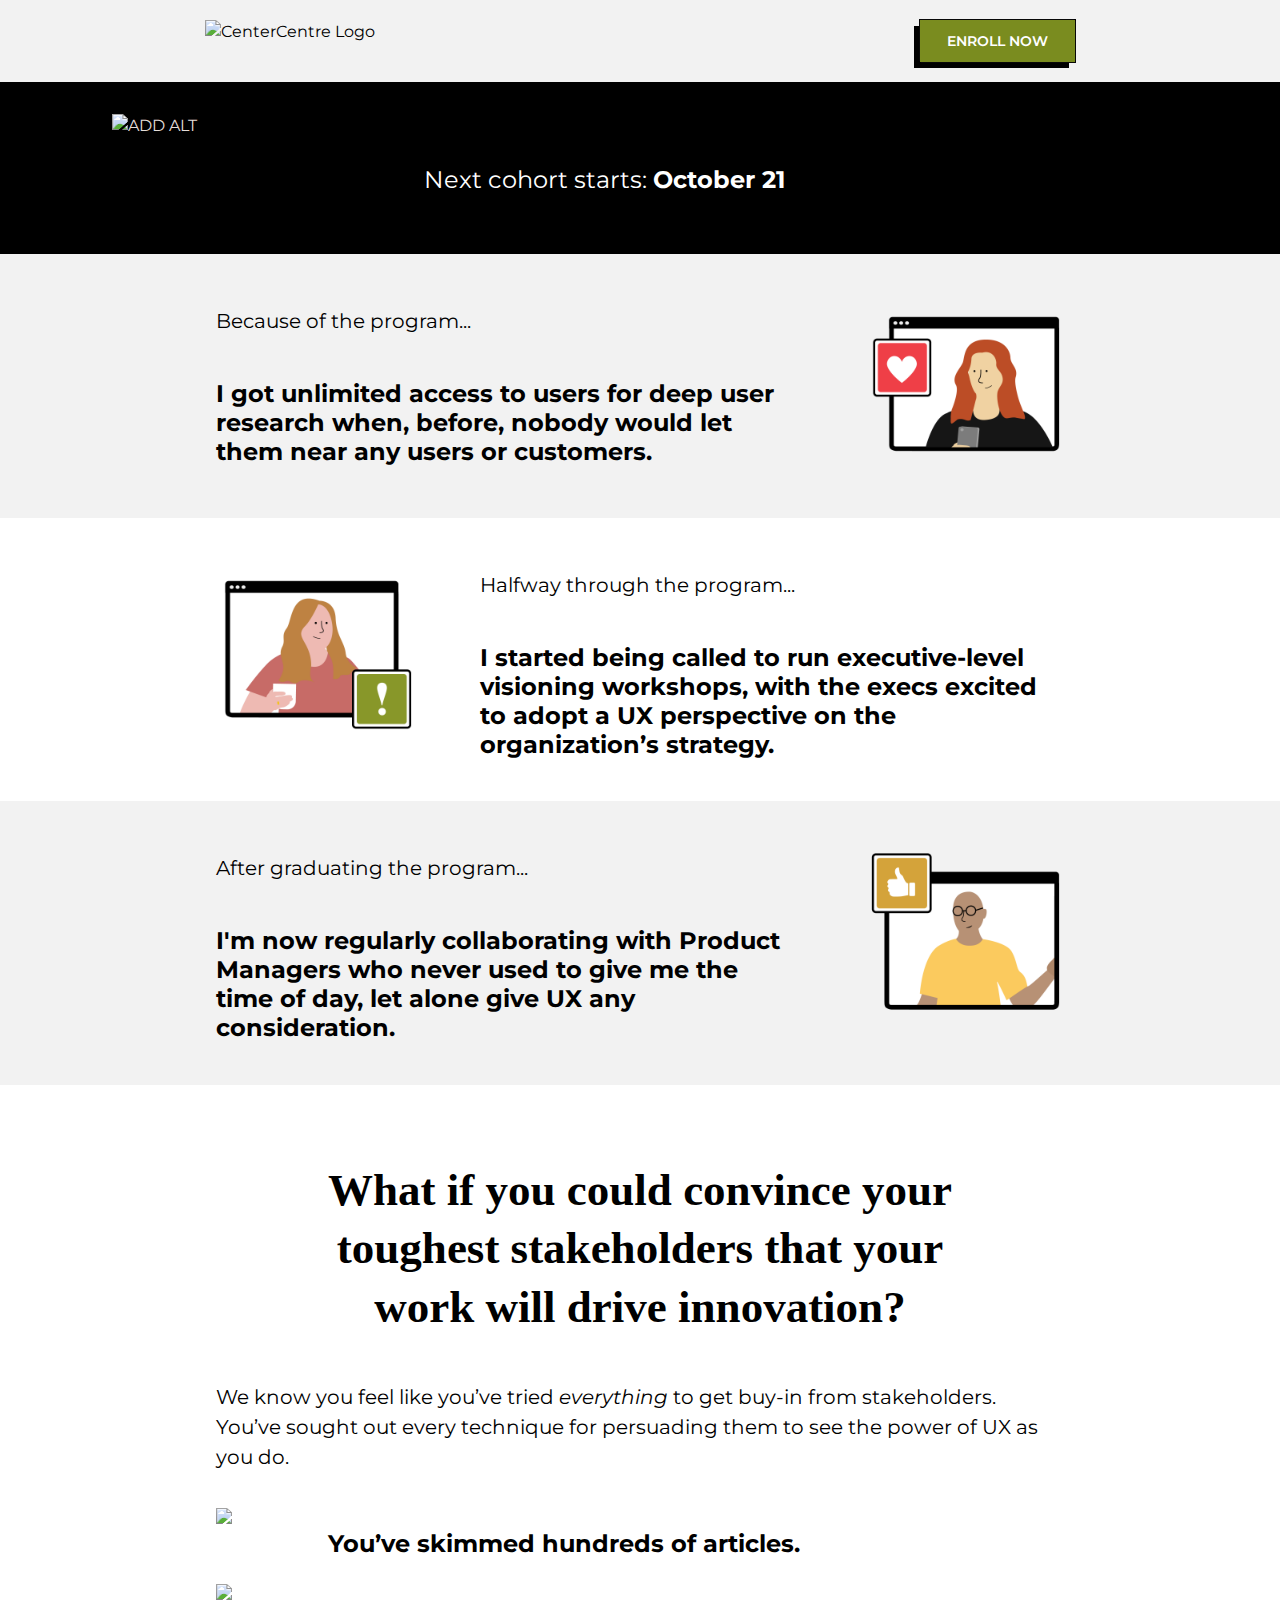
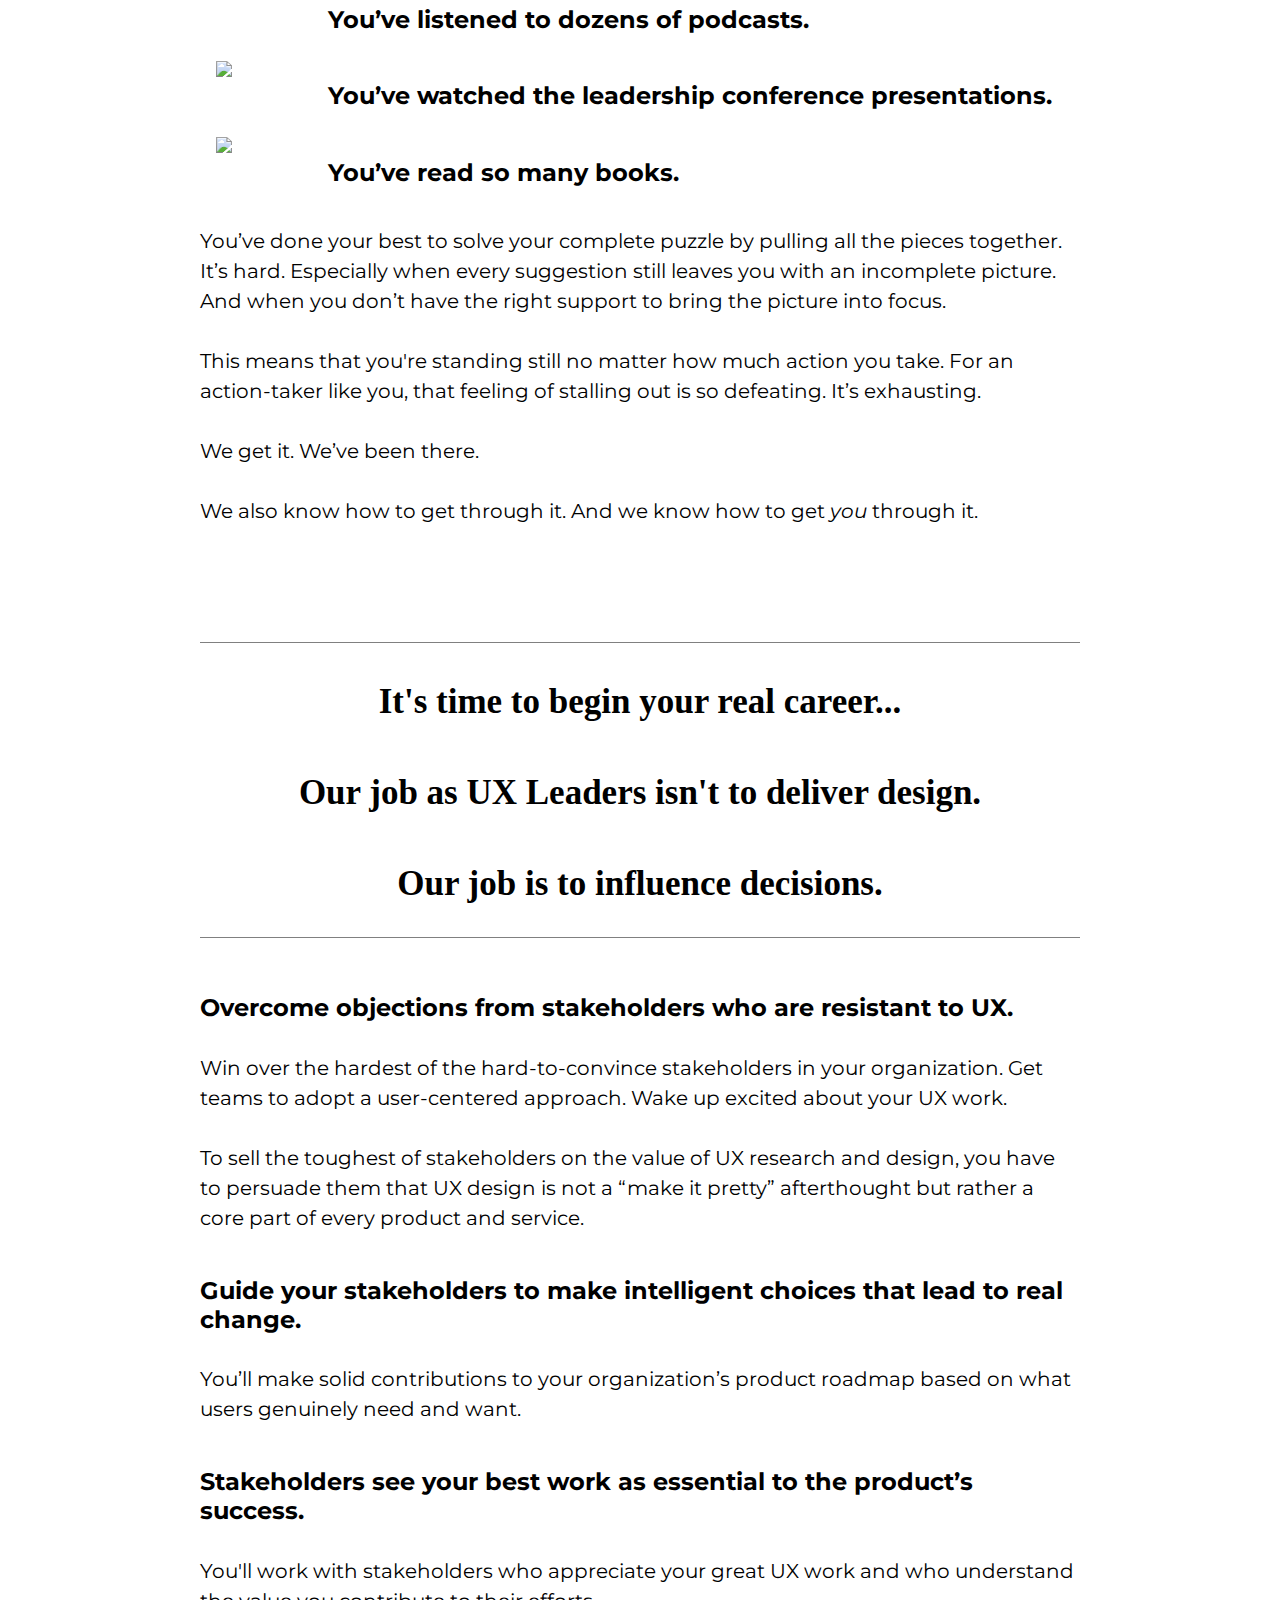
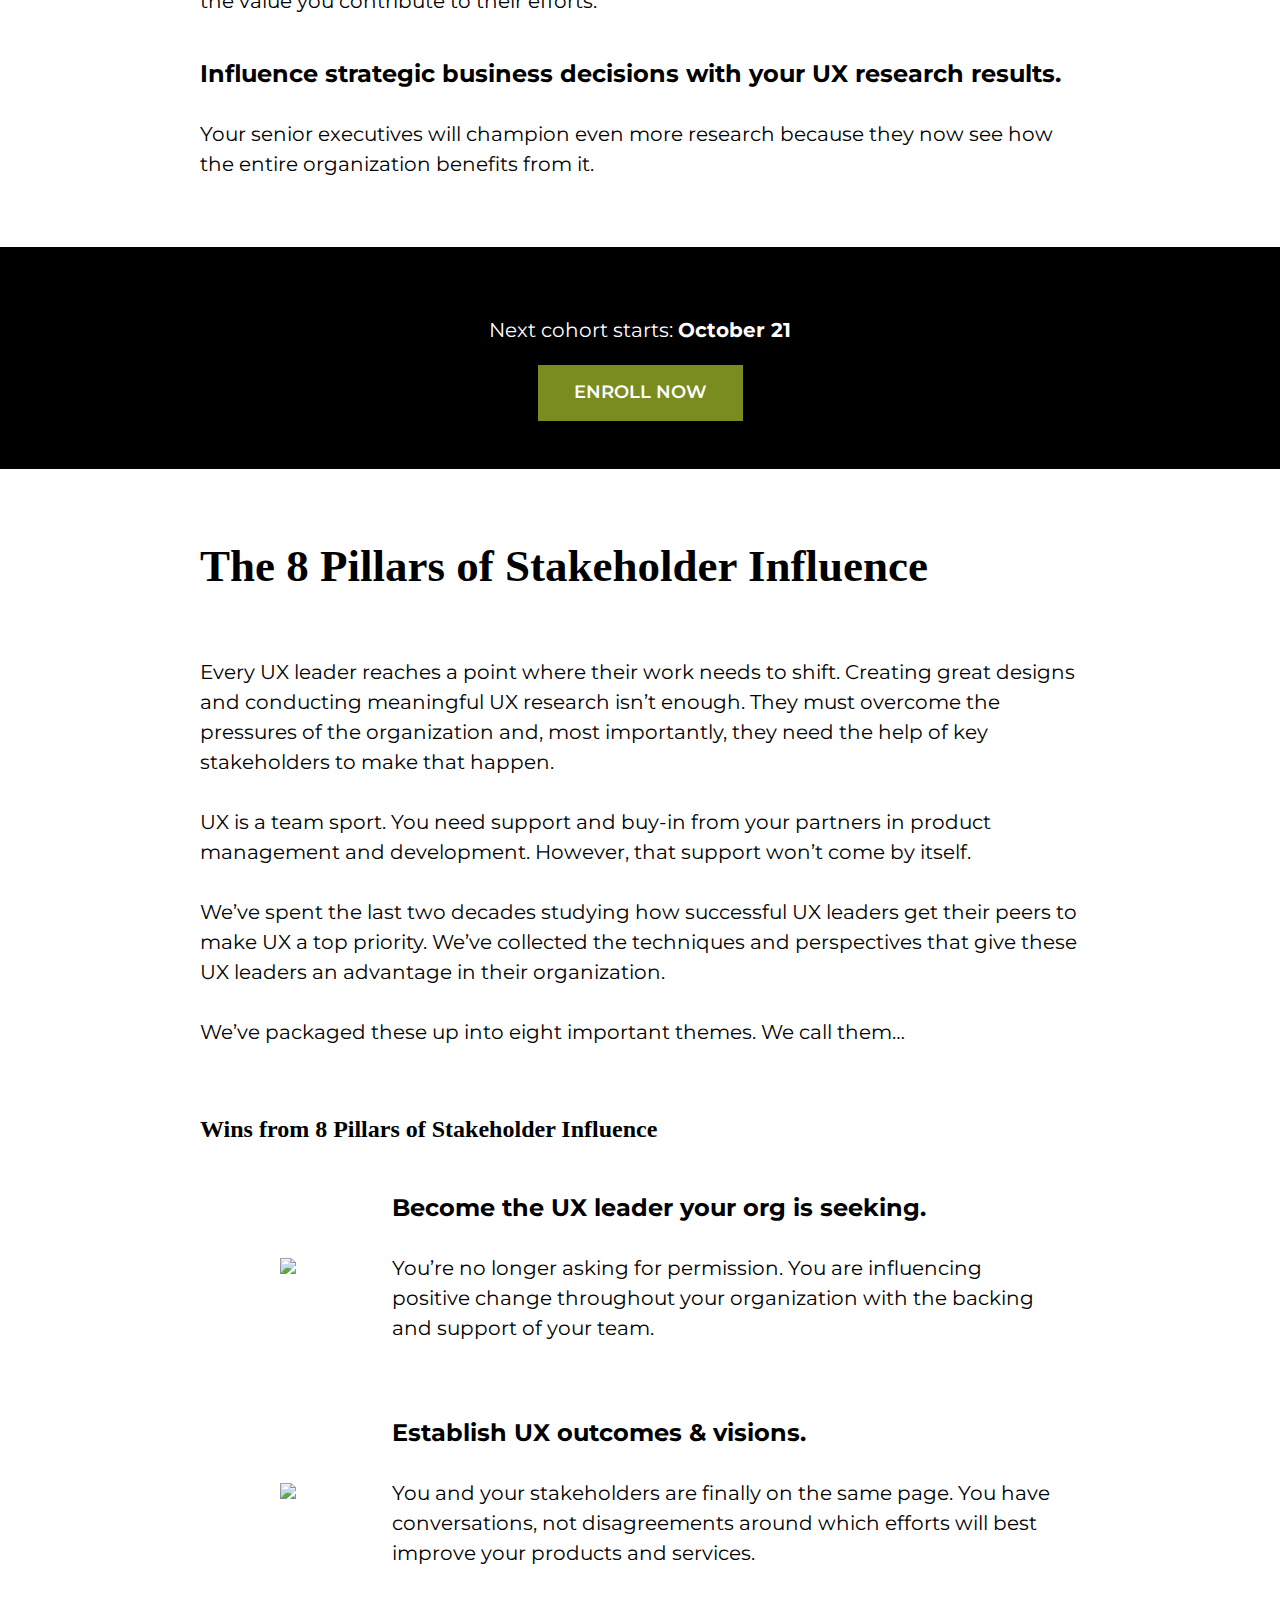
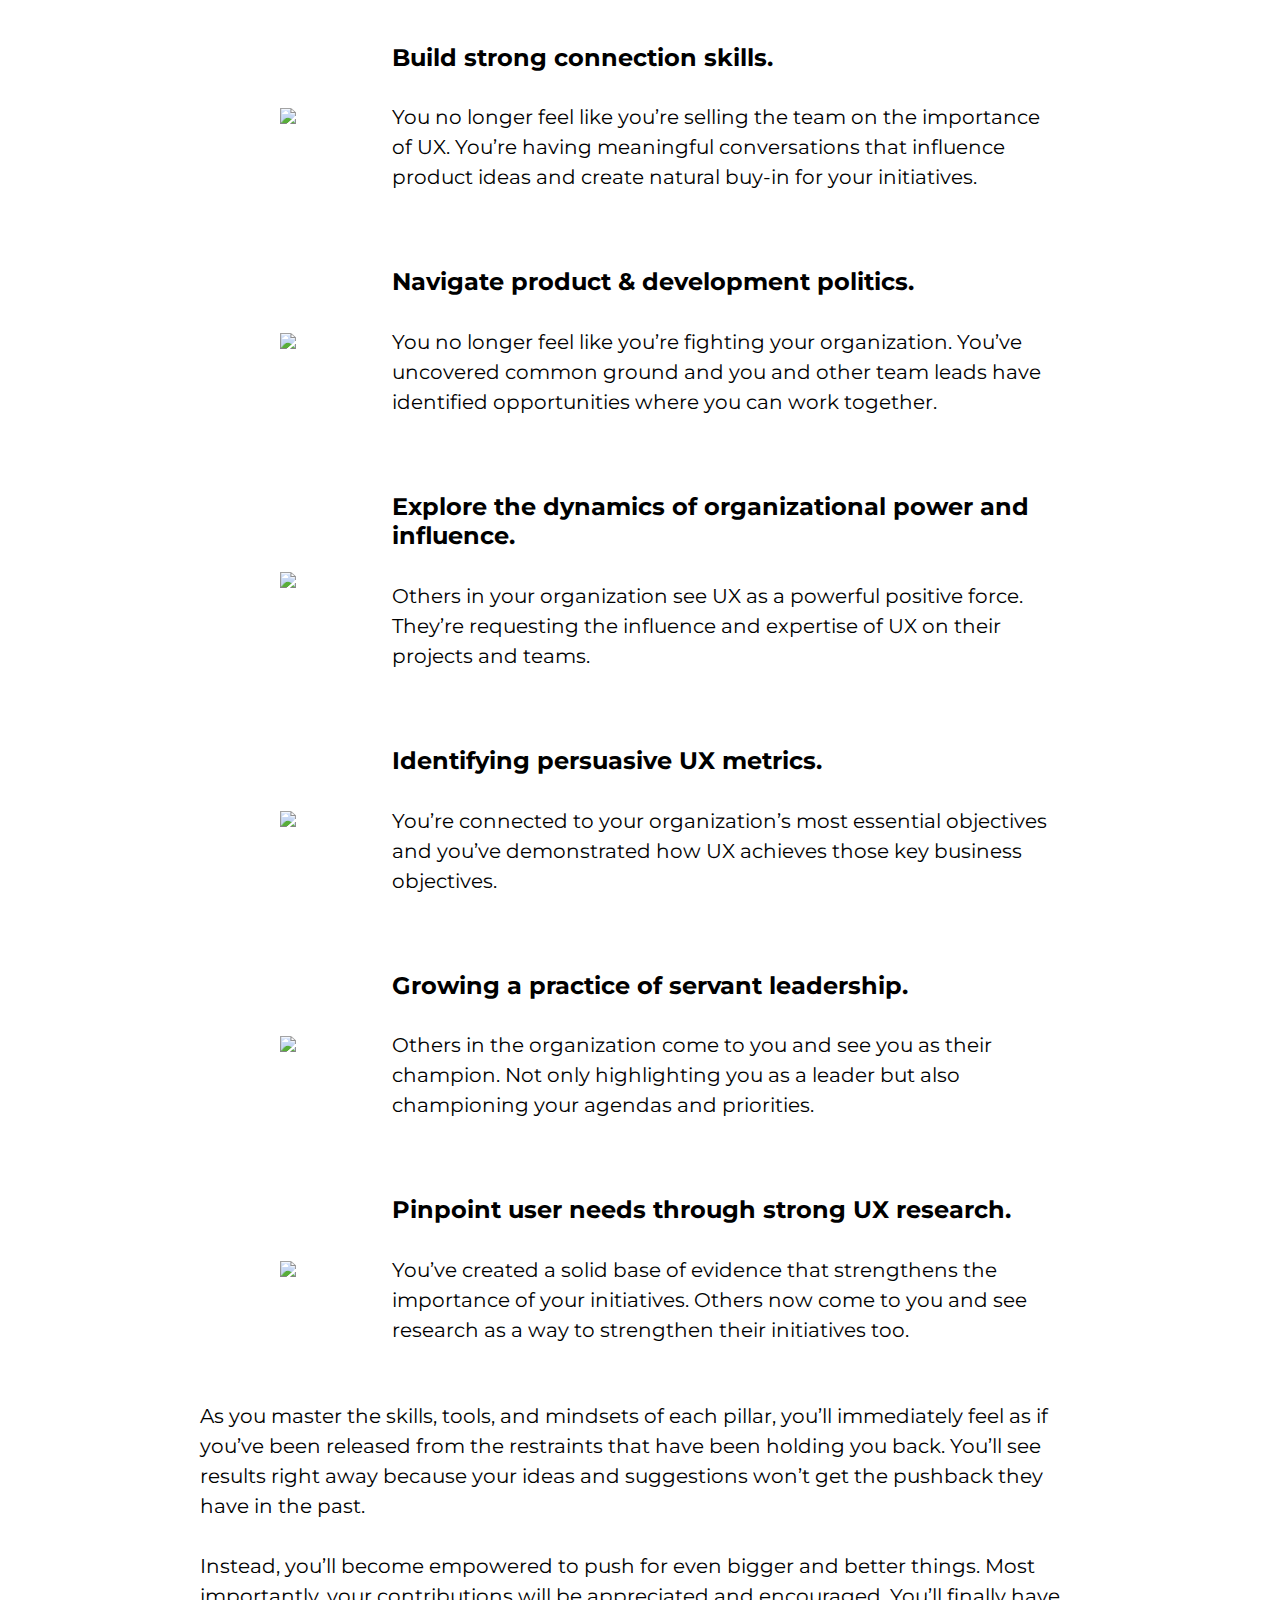
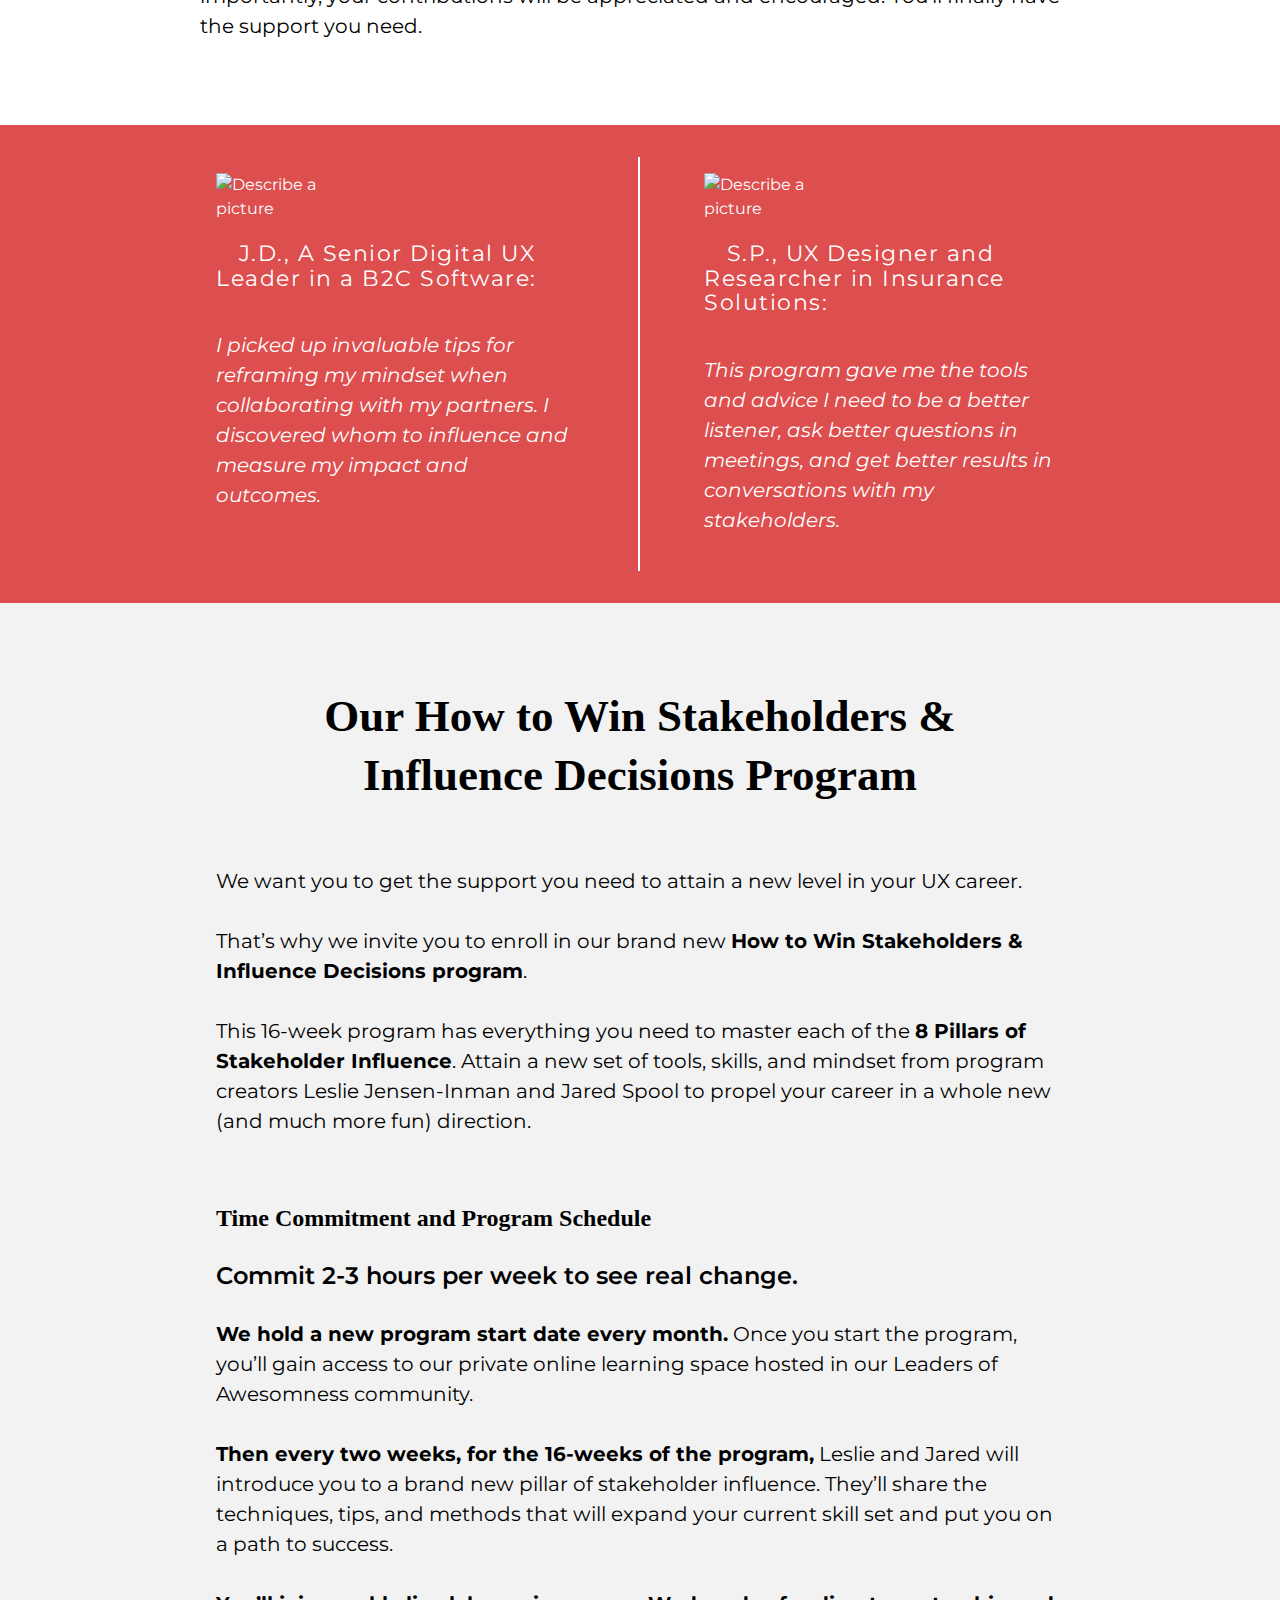
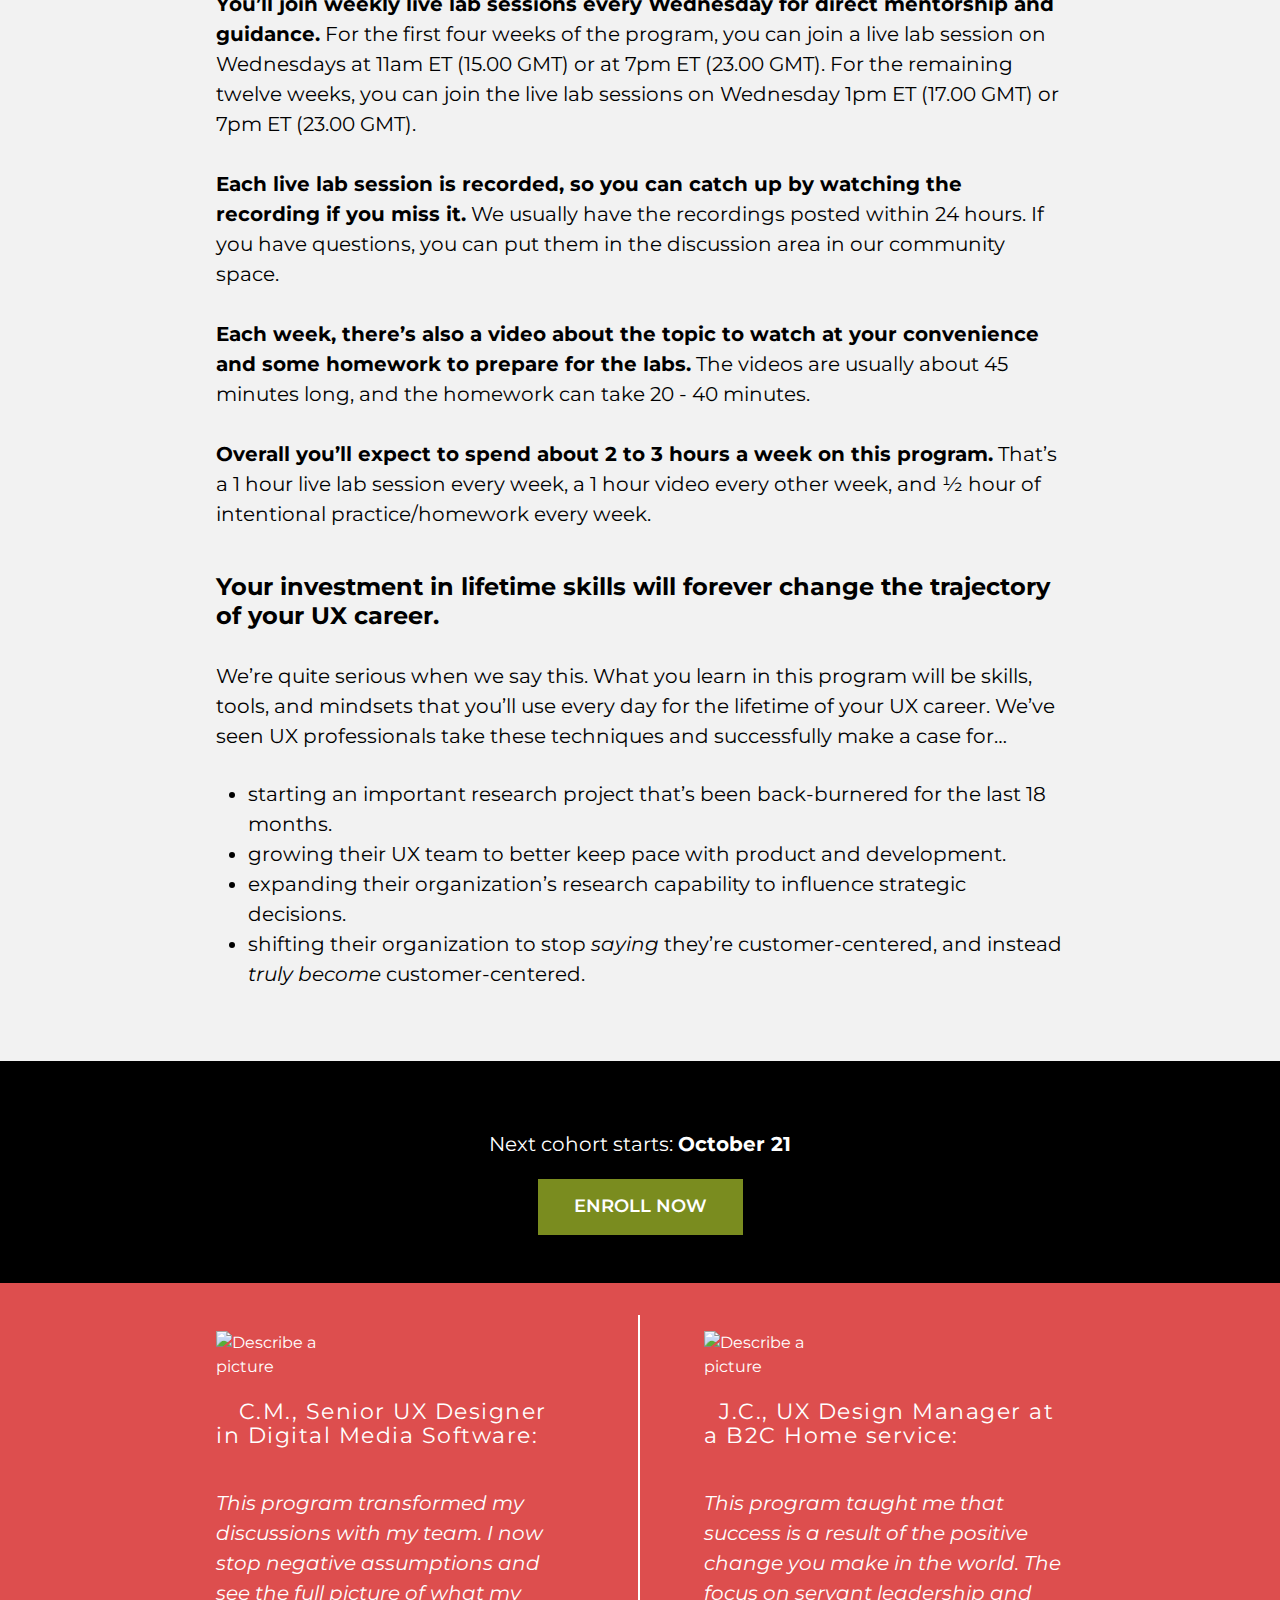
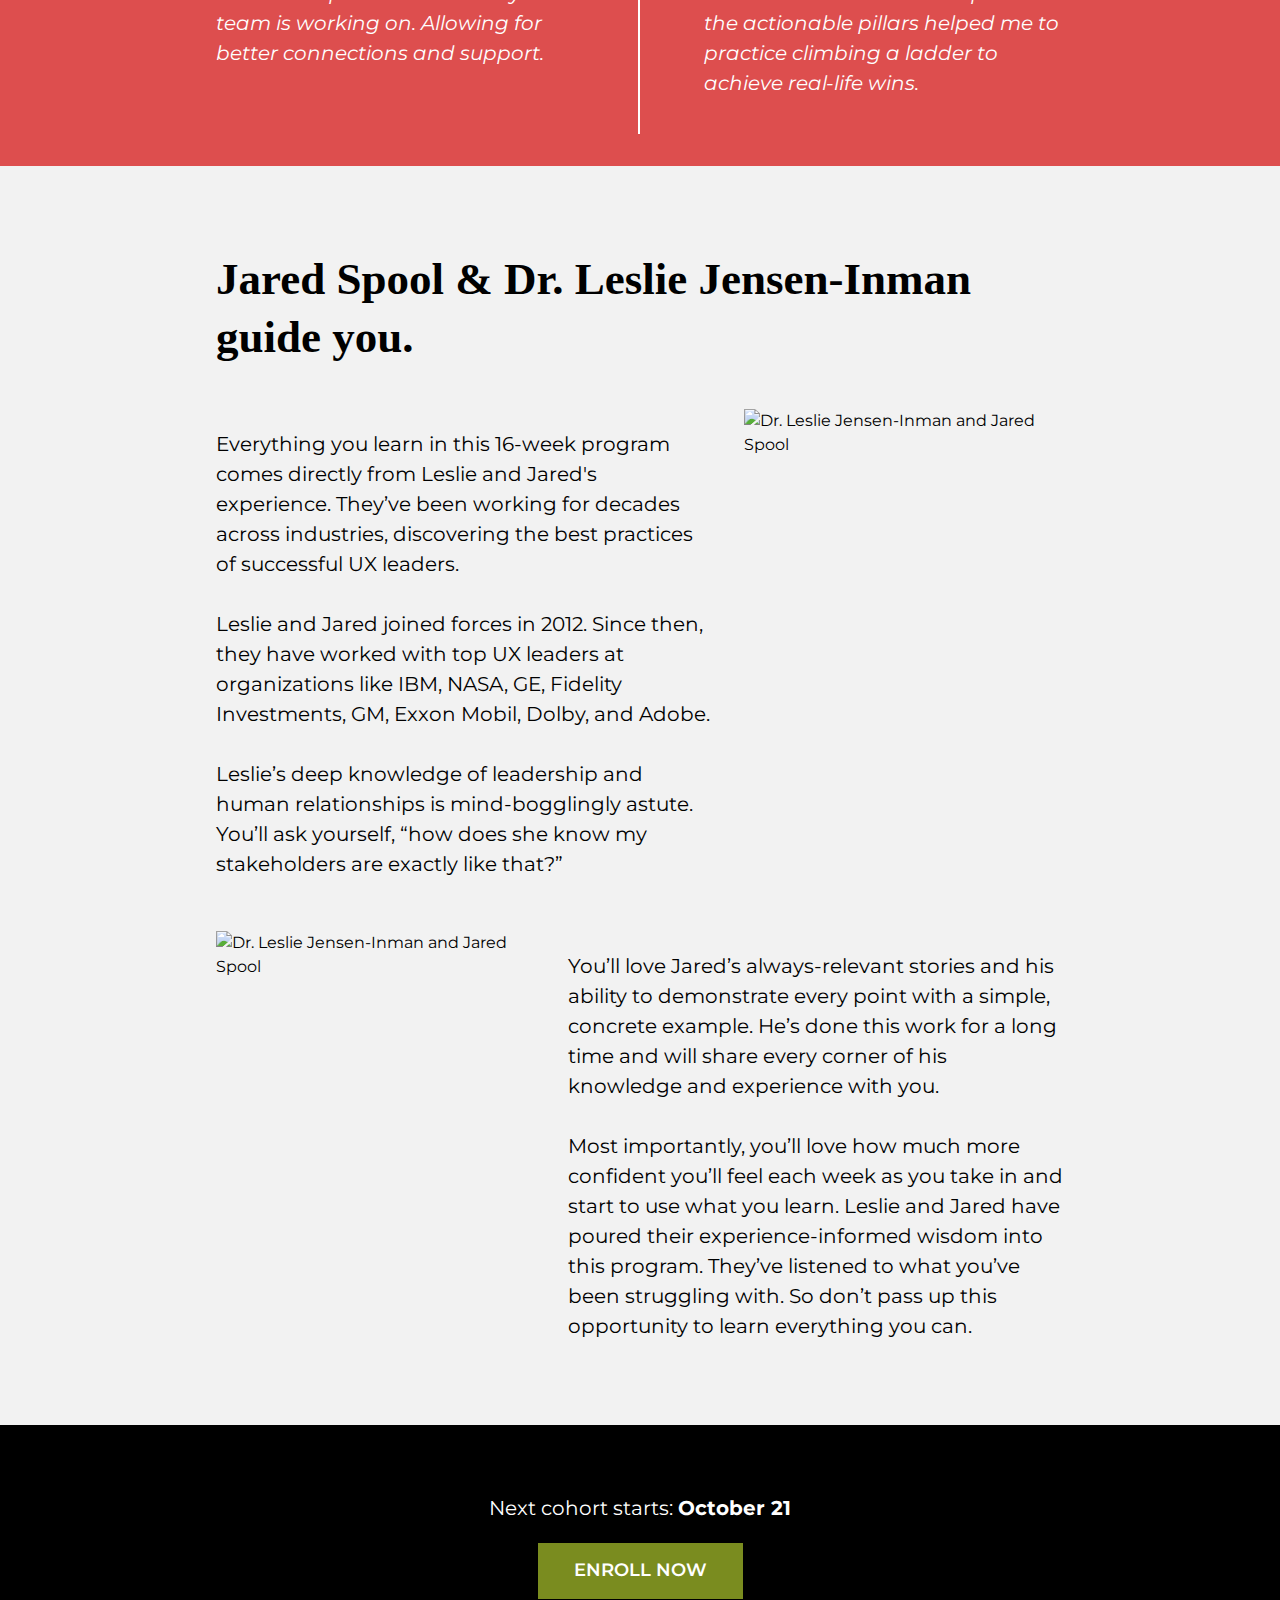
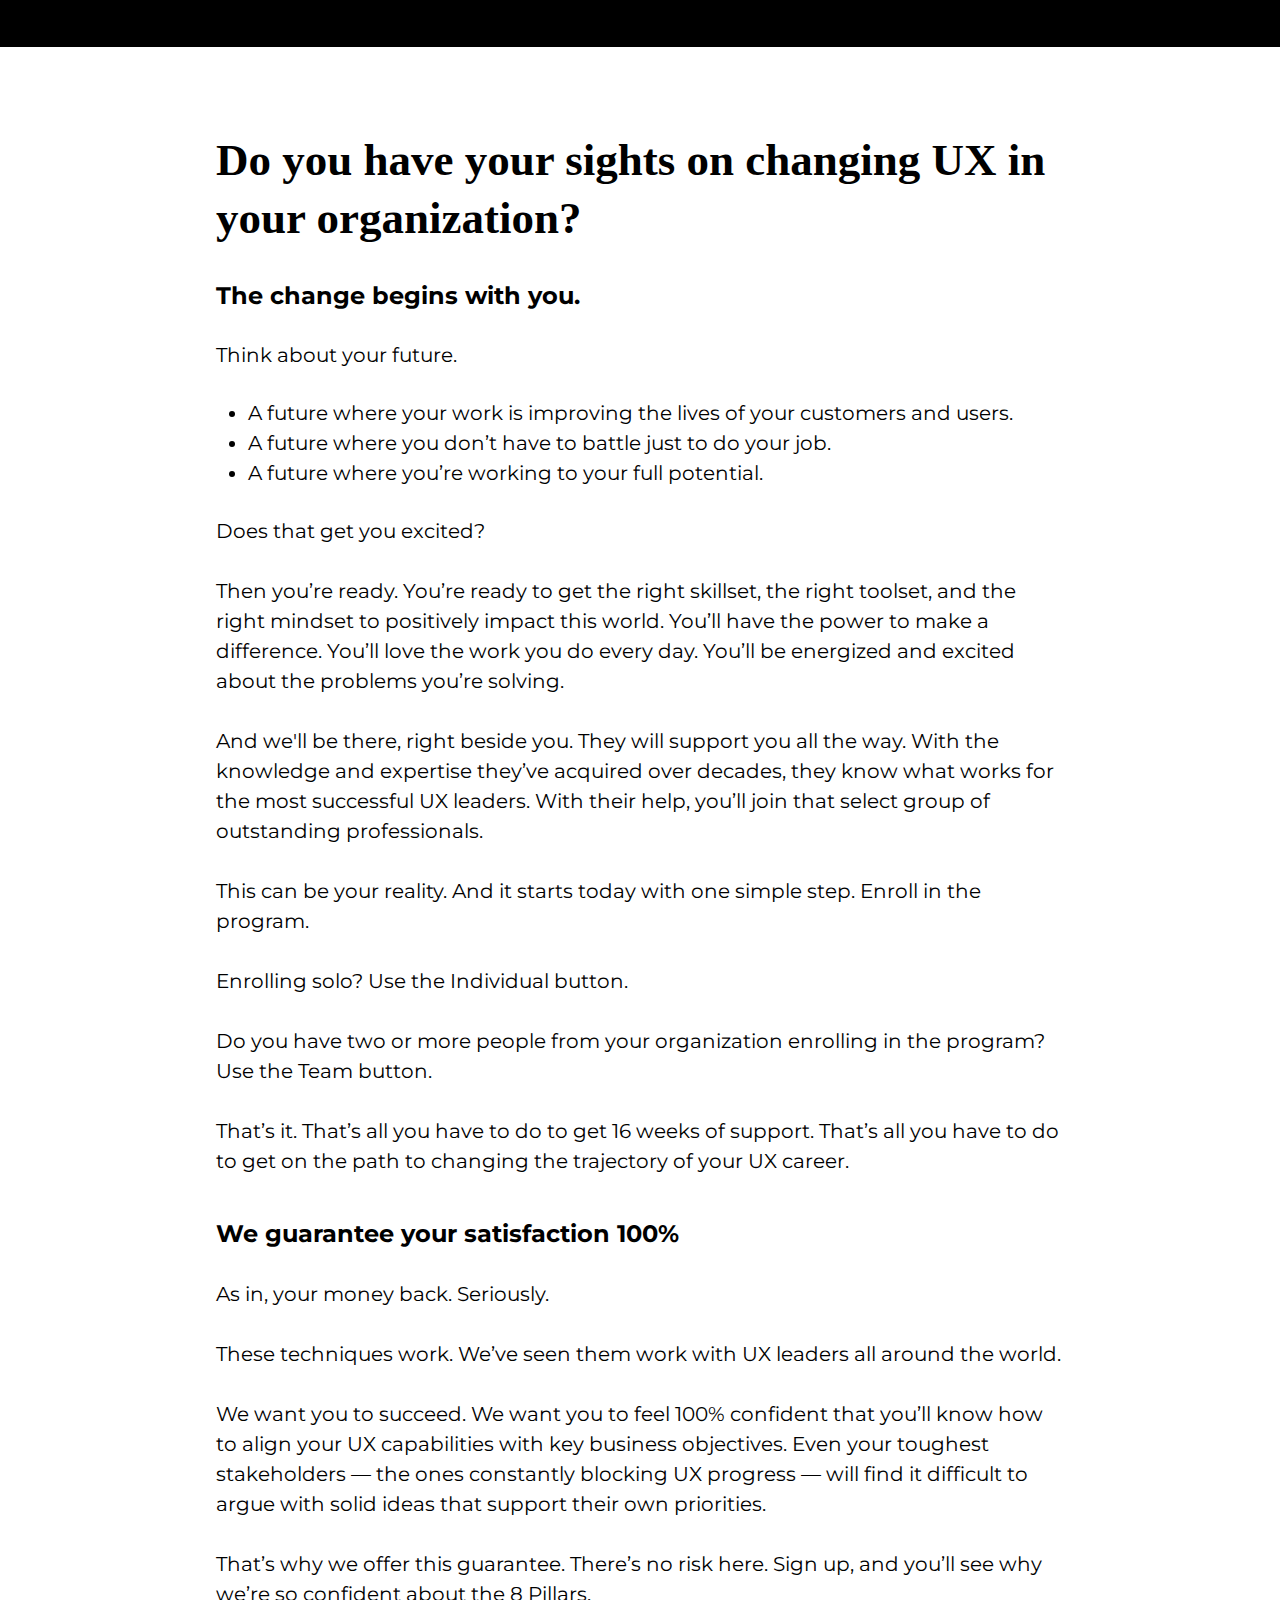
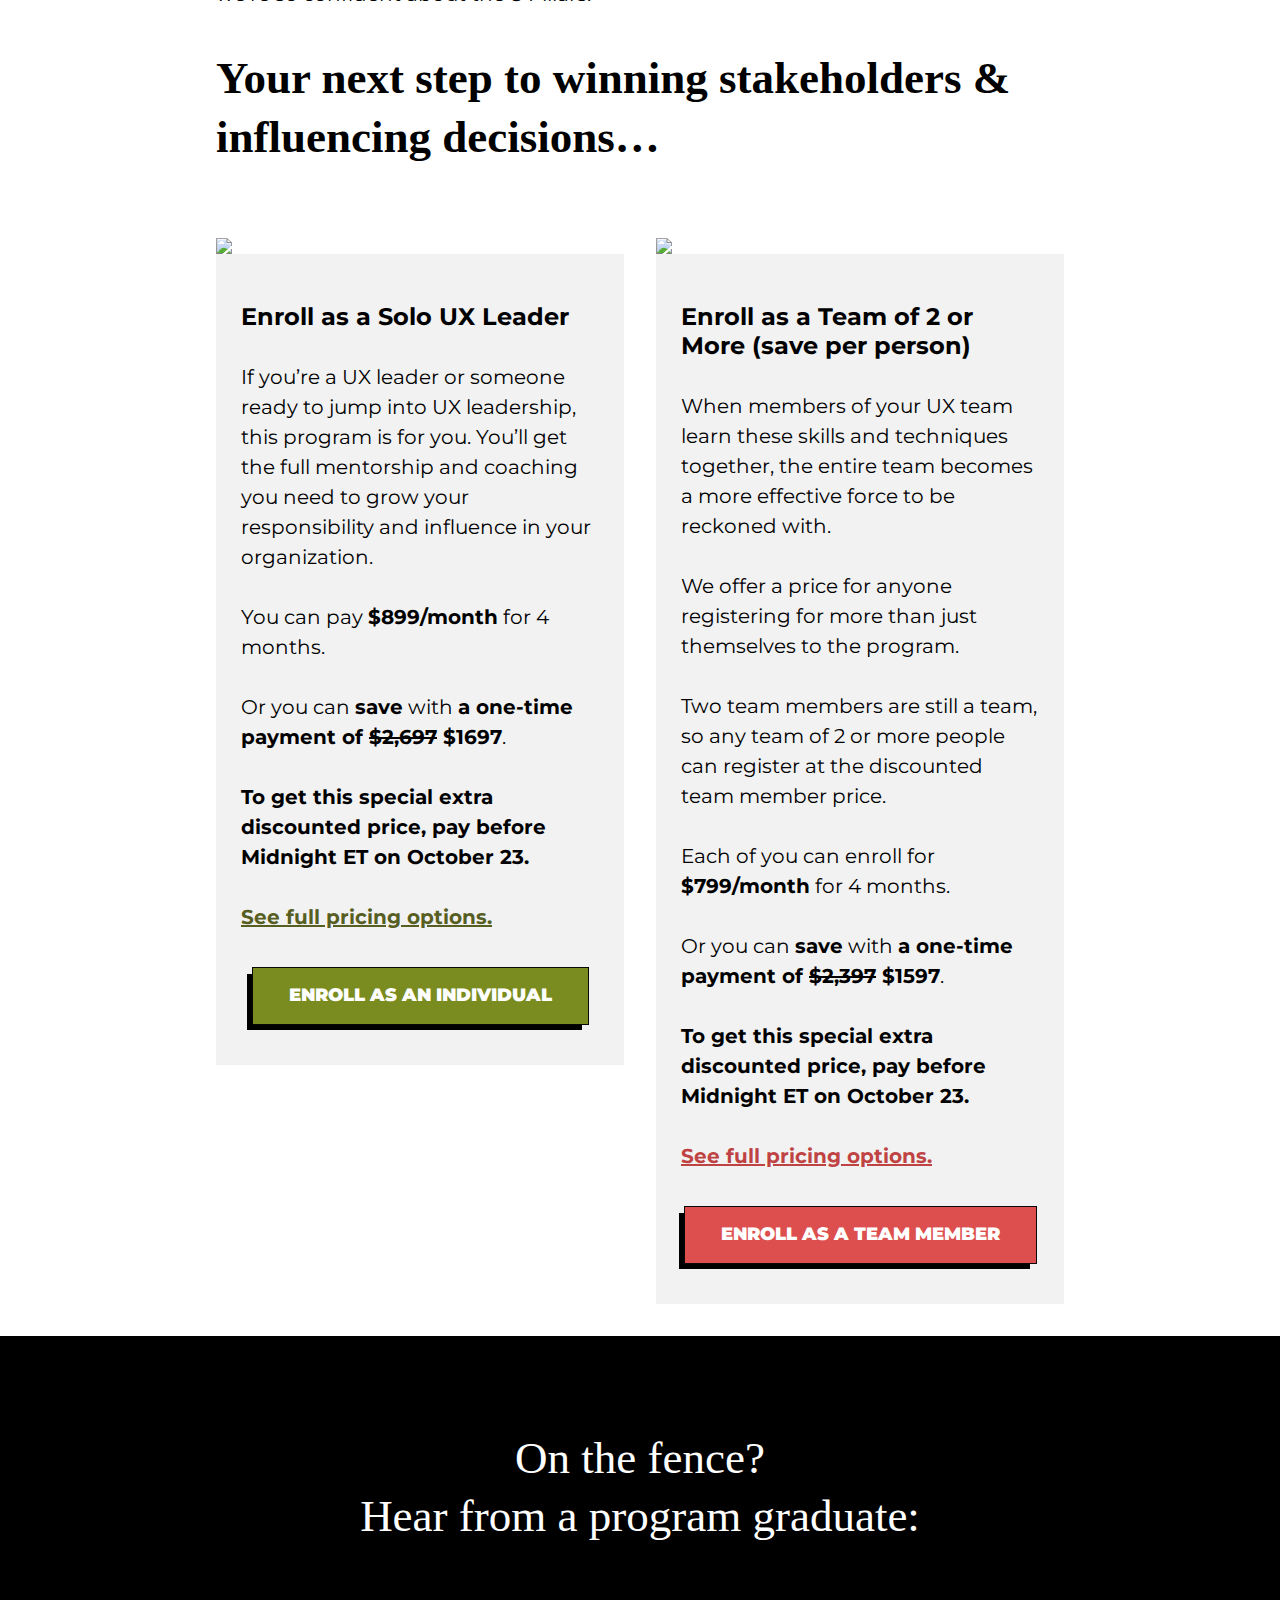
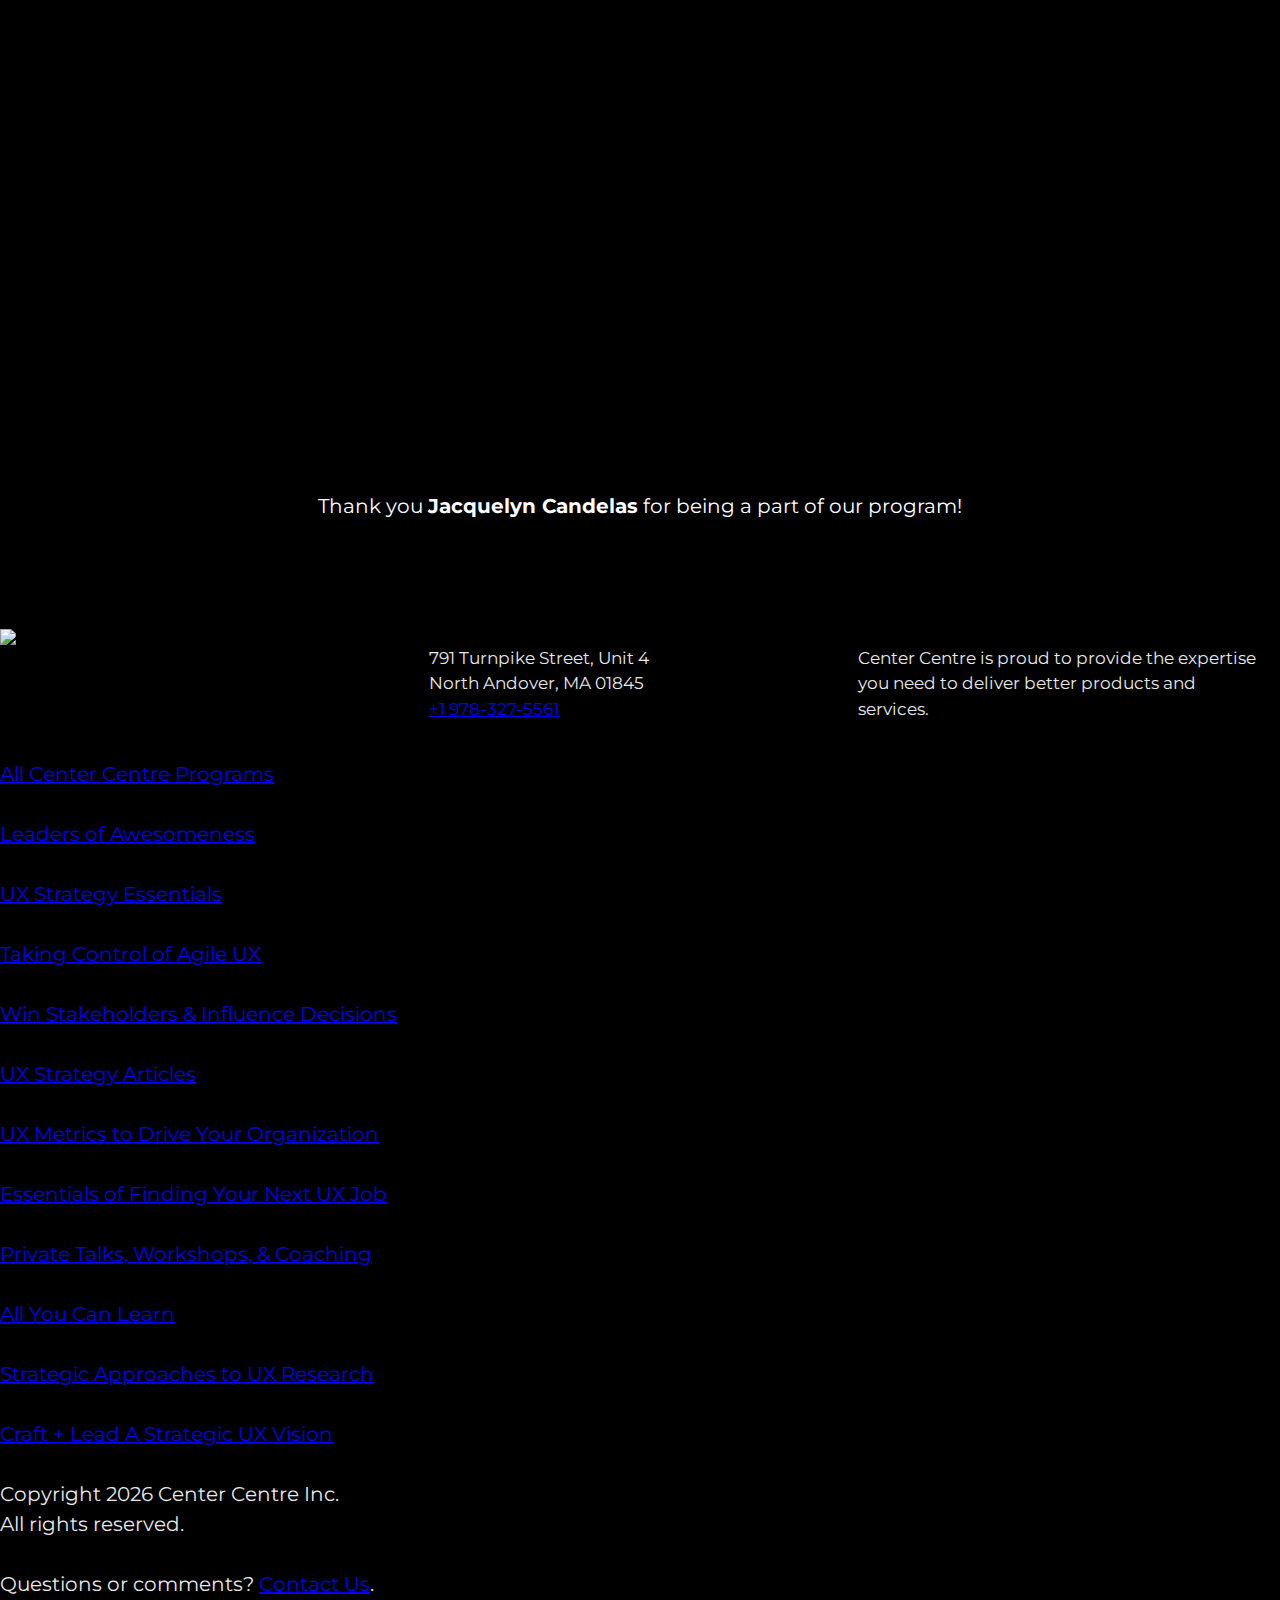
==== commit 45607450: "Added comments to the coupon code section." ====
--- a/index.html
+++ b/index.html
@@ -60,7 +60,7 @@
       <div class="hero-top-row">
         <div class=" hero-item-1"> <img alt="ADD ALT" src="images/hero_front.png" class="img-resp" /></div>
         <div class=" hero-item-2 text-white">
-          <p>Next cohort starts: <b>October 14</b></p>
+          <p>Next cohort starts: <b>October 21</b></p>
         </div>
       </div>
       <!-- <div class="hero-bottom-row">
@@ -277,7 +277,7 @@
         <div>
           <div class="black-bar text-center text-white">
             <p>
-              Next cohort starts: <b>October 14</b>
+              Next cohort starts: <b>October 21</b>
             </p>
             <div class="">
               <a class="cta btn btn-custom" style="max-width: none" href="#pricing">ENROLL NOW</a>
@@ -601,7 +601,7 @@
         <div>
           <div class="black-bar text-center text-white">
             <p>
-              Next cohort starts: <b>October 14</b>
+              Next cohort starts: <b>October 21</b>
             </p>
             <div class="">
               <a class="cta btn btn-custom" style="max-width: none" href="#pricing">ENROLL NOW</a>
@@ -713,7 +713,7 @@
         <div>
           <div class="black-bar text-center text-white">
             <p>
-              Next cohort starts: <b>October 14</b>
+              Next cohort starts: <b>October 21</b>
             </p>
             <div class="">
               <a class="cta btn btn-custom" style="max-width: none" href="#pricing">ENROLL NOW</a>
@@ -795,31 +795,33 @@
     </div>
   </section>
 
-
+  <!--Added coupon codes for October 2024-->
   <!-- Purchase Plans -->
-  <section class=" bg-setCustomBg bg-white column basis50 padding-top: 30px;" id="pricing">
+  <section class="bg-setCustomBg bg-white column basis50" id="pricing" style="padding-top: 30px;">
     <div class="container-cc">
-
       <div class="split center">
         <div class="bg-white column basis50">
           <img class="img-resp" src="/images/Win-Solo-Signup2x.png" />
           <div class="bg-lightGray px-1 py-1" style="padding: 25px;">
             <h2>Enroll as a Solo UX Leader</h2>
             <p>If you’re a UX leader or someone ready to jump into UX leadership, this program is for you. You’ll get
-              the full
-              mentorship and coaching you need to grow your responsibility and influence in your organization.</p>
+              the full mentorship and coaching you need to grow your responsibility and influence in your organization.
+            </p>
 
             <p>You can pay <b>$899/month</b> for 4 months.<br><br>
-              Or you can <b>save $899</b> with <b>a one-time payment of $2,697</b>.</p>
+              Or you can <b>save</b> with <b>a one-time payment of <s>$2,697</s> $1697</b>.<br><br>
+              <b>To get this special extra discounted price, pay before Midnight ET on October 23.</b><br><br>
+              <a href="https://reg.centercentre.com/winstakeholders-individual/" class="pricelink"><b>See full pricing
+                  options.</b></a>
+            </p>
 
             <div class="txt-center pt-1 pb-1 mobile-padding">
               <a class="btn btn-custom btn-fill btn-shadow"
-                href="https://reg.centercentre.com/winstakeholders-individual/">Enroll as an Individual</a>
+                href="https://reg.centercentre.com/win-solo-individual-prepaid-checkout/"><b>Enroll as an
+                  Individual</b></a>
             </div>
           </div>
-
-        </div>
-        <br><br>
+        </div>
         <div class="bg-white column basis50">
           <img class="img-resp" src="/images/Win-Team-Signup2x.png" />
           <div class="bg-lightGray px-1 py-1" style="padding: 25px;">
@@ -830,24 +832,22 @@
             <p>We offer a price for anyone registering for more than just themselves to the program.</p>
             <p>Two team members are still a team, so any team of 2 or more people can register at the discounted team
               member price.</p>
-            <p>Each of you can enroll for <b>$799/month</b> for 4 months.</p>
-            <p>Or you can <b>save $799</b> when you pay <b>a one-time payment of $2,397</b>.</p>
-
+            <p>Each of you can enroll for <b>$799/month</b> for 4 months.<br><br>
+              Or you can <b>save</b> with <b>a one-time payment of <s>$2,397</s> $1597</b>.<br><br>
+              <b>To get this special extra discounted price, pay before Midnight ET on October 23.</b><br><br>
+              <a href="https://reg.centercentre.com/winstakeholders-team/" class="pricelink2"><b>See full pricing
+                  options.</b></a>
+            </p>
 
             <div class="txt-center pt-1 pb-1 mobile-padding">
               <a class="btn btn-customPink btn-fill btn-shadow"
-                href="https://reg.centercentre.com/winstakeholders-team">Enroll as a Team Member</a>
+                href="https://reg.centercentre.com/win-team-prepaid-checkout/"><b>Enroll as a Team Member</b></a>
             </div>
-
-
-
-
-          </div>
-
-        </div>
-      </div>
-    </div>
-  </section>
+          </div>
+        </div>
+      </div>
+  </section>
+
   <!--End Pricing Section-->
   <!--End copied from research-->
 
@@ -894,7 +894,7 @@
 
 
   <!--Old Footer-->
-  <section>
+  <!-- <section>
     <div class="dark-footer">
       <footer class="contr">
         <div class="ft-mk emulated-flex-gap footer-padding">
@@ -936,10 +936,97 @@
         </div>
       </footer>
     </div>
-  </section>
+  </section> -->
   <!--End Old Footer-->
 
-
+  <!-- !NEW FOOTER -->
+  <section class="dark-footer">
+    <div class="footer-row links container-cc-footer">
+      <footer class="footer-column">
+        <div class="footer-row ft-mk emulated-flex-gap first-row">
+          <div>
+            <a><img src="https://asset.uie.com/img/logo/center_centre_white.png" class="ft-logo white-logo"
+                alt="Center Centre UIE Logo"></a>
+          </div>
+          <div class="footer-row links">
+            <p class="dark-footer">
+              791 Turnpike Street, Unit 4<br>
+              North Andover, MA 01845<br> <a href="tel:19783275561" class="phone-link">+1 978-327-5561</a>
+            </p>
+          </div>
+          <div class="footer-row footer-row links">
+            <p class="dark-footer">Center Centre is proud to provide the expertise you need to deliver
+              better products and
+              services.
+            </p>
+          </div>
+        </div>
+
+        <div class="footer-row links">
+          <div class="footer-column">
+            <p class="dark-footer">
+              <a href="https://centercentre.com/programs/">All Center Centre Programs</a>
+            </p>
+            <p class="dark-footer">
+              <a href="https://leaders.centercentre.com/">Leaders of Awesomeness</a>
+            </p>
+            <p class="dark-footer">
+              <a href="https://essentials.centercentre.com/">UX Strategy Essentials</a>
+            </p>
+            <p class="dark-footer">
+              <a href="https://agile.centercentre.com/">Taking Control of Agile UX</a>
+            </p>
+          </div>
+          <div class="footer-column">
+            <p class="dark-footer">
+              <a href="https://winstakeholders.com/">Win Stakeholders & Influence Decisions</a>
+            </p>
+            <p class="dark-footer">
+              <a href="https://articles.centercentre.com/">UX Strategy Articles</a>
+            </p>
+            <p class="dark-footer">
+              <a href="https://metrics.centercentre.com/">UX Metrics to Drive Your Organization</a>
+            </p>
+            <p class="dark-footer">
+              <a href="https://essentials.centercentre.com/your-next-ux-job">Essentials of Finding Your
+                Next UX Job</a>
+            </p>
+          </div>
+          <div class="footer-column ">
+            <p class="dark-footer">
+              <a href="https://centercentre.com/jared-live/">Private Talks, Workshops, & Coaching</a>
+            </p>
+            <p class="dark-footer">
+              <a href="https://aycl.uie.com/">All You Can Learn</a>
+            </p>
+            <p class="dark-footer">
+              <a href="https://research.centercentre.com/">Strategic Approaches to UX Research</a>
+            </p>
+            <p class="dark-footer">
+              <a href="https://visions.centercentre.com/">Craft + Lead A Strategic UX Vision</a>
+            </p>
+          </div>
+        </div>
+        <div class="footer-row ">
+          <div class="footer-column">
+            <p style="margin-bottom: 0px">Copyright
+              <script>
+                document.write(/\d{4}/.exec(Date())[0]);
+              </script>
+              Center Centre Inc. <br>All rights reserved.
+            </p>
+          </div>
+          <div class="footer-column">
+            <p>Questions or comments? <a href="https://centercentre.com/contact">Contact Us</a>.
+            </p>
+          </div>
+          <div class="footer-column">
+            <p><a href="https://centercentre.com/privacy-notice/">Privacy Notice</a></p>
+          </div>
+        </div>
+      </footer>
+    </div>
+  </section>
 </body>
 
 </html>--- a/styles/styles.css
+++ b/styles/styles.css
@@ -29,217 +29,210 @@
 FOOTER
 */
 
-
 /*
     * Broken window theory (The Pragmatic Programmer - David Thomas and Andrew Hunt)
 */
 
-
-
 /*------------------------------------*\
     $GENERAL
 \*------------------------------------*/
 :root {
-
-    --custom: rgb(122, 140, 31);
-
-    --bgMain: var(--darkGreen);
-    --accent: var(--darkGreen);
-    --accentBG: var(--darkGreen);
-
-    --darkBlue: #006F74;
-    --brightBlue: #00A3B4;
-    --darkGreen: #575e22;
-    --brightGreen: #8c9b28;
-    --darkRed: #951a1d;
-    --brightRed: #d52327;
-    --darkPurple: #662547;
-    --brightPurple: #9B0E5B;
-    --orange: #9b621c;
-    --darkOrange: #C14E27;
-    --brightOrange: #EC621D;
-    --darkYellow: #d8a739;
-    --brightYellow: #FFCD5E;
-    --pink: #DD4E4E;
-
-
-
-    --white: #fff;
-    --lightGray: #f2f2f2;
-    --darkGray: #a3a3a3;
-    --black: #2c2c2c;
-    --black: #000000;
-
+  --custom: rgb(122, 140, 31);
+
+  --bgMain: var(--darkGreen);
+  --accent: var(--darkGreen);
+  --accentBG: var(--darkGreen);
+
+  --darkBlue: #006f74;
+  --brightBlue: #00a3b4;
+  --darkGreen: #575e22;
+  --brightGreen: #8c9b28;
+  --darkRed: #951a1d;
+  --brightRed: #d52327;
+  --darkPurple: #662547;
+  --brightPurple: #9b0e5b;
+  --orange: #9b621c;
+  --darkOrange: #c14e27;
+  --brightOrange: #ec621d;
+  --darkYellow: #d8a739;
+  --brightYellow: #ffcd5e;
+  --pink: #dd4e4e;
+  --brightPink: #e3635f;
+  --darkPink: #c04343;
+
+  --white: #fff;
+  --lightGray: #f2f2f2;
+  --darkGray: #a3a3a3;
+  --black: #2c2c2c;
+  --black: #000000;
 }
 
 * {
-    margin: 0;
-    padding: 0;
-    line-height: 1.5;
-    /* font-family: "Source Sans Pro", "Open Sans", "Helvetica Neue", Helvetica, Arial, sans-serif; */
-    font-family: 'Montserrat', sans-serif;
-    /* color: rgb(47 47 47); */
-    box-sizing: border-box;
+  margin: 0;
+  padding: 0;
+  line-height: 1.5;
+  /* font-family: "Source Sans Pro", "Open Sans", "Helvetica Neue", Helvetica, Arial, sans-serif; */
+  font-family: "Montserrat", sans-serif;
+  /* color: rgb(47 47 47); */
+  box-sizing: border-box;
 }
 
 /*------------------------------------*\
     $GENERAL
 \*------------------------------------*/
 
-
 /*------------------------------------*\
     $UTILITY CLASSES
 \*------------------------------------*/
 .img-cc {
-    max-width: 100%;
-    display: block;
+  max-width: 100%;
+  display: block;
 }
 
 .no-padding {
-    padding: 0;
+  padding: 0;
 }
 
 .no-margin {
-    padding: 0;
+  padding: 0;
 }
 
 .center {
-    margin: 0 auto;
-}
-
+  margin: 0 auto;
+}
 
 /*------------------------------------*\
     $SPACING
 \*------------------------------------*/
 
 .px-1 {
-    padding-left: 1em;
-    padding-right: 1em;
+  padding-left: 1em;
+  padding-right: 1em;
 }
 
 .px-2 {
-    padding-left: 2em;
-    padding-right: 2em;
+  padding-left: 2em;
+  padding-right: 2em;
 }
 
 .px-3 {
-    padding-left: 3em;
-    padding-right: 3em;
+  padding-left: 3em;
+  padding-right: 3em;
 }
 
 .px-4 {
-    padding-left: 4em;
-    padding-right: 4em;
+  padding-left: 4em;
+  padding-right: 4em;
 }
 
 .px-5 {
-    padding-left: 5em;
-    padding-right: 5em;
+  padding-left: 5em;
+  padding-right: 5em;
 }
 
 .py-1 {
-    padding-top: 1em;
-    padding-bottom: 1em;
+  padding-top: 1em;
+  padding-bottom: 1em;
 }
 
 .py-2 {
-    padding-top: 2em;
-    padding-bottom: 2em;
+  padding-top: 2em;
+  padding-bottom: 2em;
 }
 
 .py-3 {
-    padding-top: 3em;
-    padding-bottom: 3em;
+  padding-top: 3em;
+  padding-bottom: 3em;
 }
 
 .py-4 {
-    padding-top: 4em;
-    padding-bottom: 4em;
+  padding-top: 4em;
+  padding-bottom: 4em;
 }
 
 .py-5 {
-    padding-top: 5em;
-    padding-bottom: 5em;
+  padding-top: 5em;
+  padding-bottom: 5em;
 }
 
 .pt-1 {
-    padding-top: 1em;
+  padding-top: 1em;
 }
 
 .pt-2 {
-    padding-top: 2em;
+  padding-top: 2em;
 }
 
 .pt-3 {
-    padding-top: 3em;
+  padding-top: 3em;
 }
 
 .pt-4 {
-    padding-top: 4em;
+  padding-top: 4em;
 }
 
 .pt-5 {
-    padding-top: 5em;
+  padding-top: 5em;
 }
 
 .pb-1 {
-    padding-bottom: 1em;
+  padding-bottom: 1em;
 }
 
 .pb-2 {
-    padding-bottom: 2em;
+  padding-bottom: 2em;
 }
 
 .pb-3 {
-    padding-bottom: 3em;
+  padding-bottom: 3em;
 }
 
 .pb-4 {
-    padding-bottom: 4em;
+  padding-bottom: 4em;
 }
 
 .pb-5 {
-    padding-bottom: 5em;
+  padding-bottom: 5em;
 }
 
 .pl-1 {
-    padding-left: 1em;
+  padding-left: 1em;
 }
 
 .pl-2 {
-    padding-left: 2em;
+  padding-left: 2em;
 }
 
 .pl-3 {
-    padding-left: 3em;
+  padding-left: 3em;
 }
 
 .pl-4 {
-    padding-left: 4em;
+  padding-left: 4em;
 }
 
 .pl-5 {
-    padding-left: 5em;
+  padding-left: 5em;
 }
 
 .pr-1 {
-    padding-right: 1em;
+  padding-right: 1em;
 }
 
 .pr-2 {
-    padding-right: 2em;
+  padding-right: 2em;
 }
 
 .pr-3 {
-    padding-right: 3em;
+  padding-right: 3em;
 }
 
 .pr-4 {
-    padding-right: 4em;
+  padding-right: 4em;
 }
 
 .pr-5 {
-    padding-right: 5em;
+  padding-right: 5em;
 }
 
 /*------------------------------------*\
@@ -250,276 +243,274 @@
     END $UTILITY CLASSES
 \*------------------------------------*/
 
-
 /*------------------------------------*\
     $LAYOUT
     Break Points: 54em; 
 \*------------------------------------*/
 .container-cc {
-    width: 85%;
-    max-width: 66em;
+  width: 85%;
+  max-width: 66em;
+  margin: 0 auto;
+}
+
+.column {
+  padding: 1em;
+}
+
+.column:not(:last-child) {
+  padding-right: 16px;
+}
+
+.split {
+  display: -webkit-box;
+  display: -ms-flexbox;
+  display: flex;
+  -ms-flex-wrap: wrap;
+  flex-wrap: wrap;
+  -webkit-box-pack: center;
+  -ms-flex-pack: center;
+  justify-items: center;
+  justify-content: center;
+  /*justify-content: space-between;*/
+}
+
+.flex {
+  display: flex;
+}
+
+.basis10 {
+  flex-basis: 10%;
+}
+
+.basis20 {
+  flex-basis: 20%;
+}
+
+.basis25 {
+  flex-basis: 25%;
+}
+
+.basis30 {
+  flex-basis: 30%;
+}
+
+.basis33 {
+  flex-basis: 33.33%;
+}
+
+.basis40 {
+  flex-basis: 40%;
+}
+
+.basis50 {
+  flex-basis: 50%;
+}
+
+.basis60 {
+  flex-basis: 60%;
+}
+
+.basis70 {
+  flex-basis: 70%;
+}
+
+.basis80 {
+  flex-basis: 80%;
+}
+
+.basis90 {
+  flex-basis: 90%;
+}
+
+.basis100 {
+  flex-basis: 100%;
+}
+
+.headline {
+  flex-basis: 100%;
+}
+
+.max-20em {
+  max-width: 20em;
+}
+
+.max-10em {
+  max-width: 10em;
+}
+
+.image-left {
+  margin-right: auto;
+}
+
+.image-right {
+  margin-left: auto;
+}
+
+@media only screen and (max-width: 54em) {
+  .image-left,
+  .image-right {
+    margin-right: auto;
+    margin-left: auto;
+  }
+}
+
+@media only screen and (max-width: 54em) {
+  .split {
+    flex-direction: column;
+  }
+
+  .column:not(:last-child) {
+    padding-right: 0px;
+  }
+
+  .column:last-child {
+    margin-bottom: 1em;
+  }
+
+  .column:first-child {
+    margin-top: 1em;
+  }
+
+  .column {
+    padding: 0em;
+  }
+
+  .basis20,
+  .basis25,
+  .basis30,
+  .basis40,
+  .basis50,
+  .basis60,
+  .basis80 {
+    flex-basis: 100%;
     margin: 0 auto;
-}
-
-.column {
-    padding: 1em;
-}
-
-.column:not(:last-child) {
-    padding-right: 16px;
-}
-
-
-.split {
-    display: -webkit-box;
-    display: -ms-flexbox;
-    display: flex;
-    -ms-flex-wrap: wrap;
-    flex-wrap: wrap;
-    -webkit-box-pack: center;
-    -ms-flex-pack: center;
-    justify-items: center;
-    justify-content: center;
-    justify-content: space-between;
-
-}
-
-.flex {
-    display: flex;
-}
-
-.basis10 {
-    flex-basis: 10%;
-}
-
-.basis20 {
-    flex-basis: 20%;
-}
-
-.basis25 {
-    flex-basis: 25%;
-}
-
-.basis30 {
-    flex-basis: 30%;
-}
-
-.basis33 {
-    flex-basis: 33.33%;
-}
-
-.basis40 {
-    flex-basis: 40%;
-}
-
-.basis50 {
-    flex-basis: 50%;
-}
-
-.basis60 {
-    flex-basis: 60%;
-}
-
-.basis70 {
-    flex-basis: 70%;
-}
-
-.basis80 {
-    flex-basis: 80%;
-}
-
-.basis90 {
-    flex-basis: 90%;
-}
-
-
-.basis100 {
-    flex-basis: 100%;
-}
-
-.headline {
-    flex-basis: 100%;
-}
-
-.max-20em {
-    max-width: 20em;
-}
-
-.max-10em {
-    max-width: 10em;
-}
-
-.image-left {
-    margin-right: auto;
-}
-
-.image-right {
-    margin-left: auto;
-}
-
-@media only screen and (max-width: 54em) {
-
-    .image-left,
-    .image-right {
-        margin-right: auto;
-        margin-left: auto;
-    }
-}
-
-@media only screen and (max-width: 54em) {
-    .split {
-        flex-direction: column;
-    }
-
-    .column:not(:last-child) {
-        padding-right: 0px;
-    }
-
-    .column:last-child {
-        margin-bottom: 1em;
-    }
-
-    .column:first-child {
-        margin-top: 1em;
-    }
-
-    .column {
-        padding: 0em;
-    }
-
-    .basis20,
-    .basis25,
-    .basis30,
-    .basis40,
-    .basis50,
-    .basis60,
-    .basis80 {
-        flex-basis: 100%;
-        margin: 0 auto;
-        max-width: 30em;
-    }
-
-    .m-width-300 {
-        max-width: 300px;
-    }
-
-    .m-width-200 {
-        max-width: 200px;
-    }
-}
-
+    max-width: 30em;
+  }
+
+  .m-width-300 {
+    max-width: 300px;
+  }
+
+  .m-width-200 {
+    max-width: 200px;
+  }
+}
 
 /*------------------------------------*\
     $Colors
 \*------------------------------------*/
 
 .bg-darkRed {
-    background-color: var(--darkRed);
+  background-color: var(--darkRed);
 }
 
 .bg-brightRed {
-    background-color: var(--brightRed);
+  background-color: var(--brightRed);
 }
 
 .bg-darkBlue {
-    background-color: var(--darkBlue);
+  background-color: var(--darkBlue);
 }
 
 .bg-brightBlue {
-    background-color: var(--brightBlue);
-}
-
+  background-color: var(--brightBlue);
+}
 
 .bg-darkGreen {
-    background-color: var(--darkGreen);
+  background-color: var(--darkGreen);
 }
 
 .bg-brightGreen {
-    background-color: var(--brightGreen);
+  background-color: var(--brightGreen);
 }
 
 .bg-orange {
-    background-color: var(--orange);
+  background-color: var(--orange);
 }
 
 .bg-custom {
-    background-color: var(--custom);
+  background-color: var(--custom);
 }
 
 .bg-brightOrange {
-    background-color: var(--brightOrange);
+  background-color: var(--brightOrange);
 }
 
 .bg-darkOrange {
-    background-color: var(--darkOrange);
+  background-color: var(--darkOrange);
 }
 
 .bg-darkYellow {
-    background-color: var(--darkYellow);
+  background-color: var(--darkYellow);
 }
 
 .bg-brightYellow {
-    background-color: var(--brightYellow);
+  background-color: var(--brightYellow);
 }
 
 .bg-darkPurple {
-    background-color: var(--darkPurple);
+  background-color: var(--darkPurple);
 }
 
 .bg-brightPurple {
-    background-color: var(--brightPurple);
-}
-
+  background-color: var(--brightPurple);
+}
 
 .bg-main {
-    background-color: var(--main);
+  background-color: var(--main);
 }
 
 .bg-white {
-    background-color: var(--white);
-}
-
+  background-color: var(--white);
+}
 
 .bg-lightGray {
-    background-color: var(--lightGray);
+  background-color: var(--lightGray);
 }
 
 .bg-darkGray {
-    background-color: var(--darkGray);
+  background-color: var(--darkGray);
 }
 
 .bg-white {
-    background-color: var(--white);
+  background-color: var(--white);
 }
 
 .bg-black {
-    background-color: var(--black);
+  background-color: var(--black);
 }
 
 .bg-pink {
-    background-color: var(--pink);
-}
-
-
+  background-color: var(--pink);
+}
+
+.pricelink {
+  color: var(--darkGreen);
+}
+
+.pricelink2 {
+  color: var(--darkPink);
+}
 
 /*------------------------------------*\
     $TYPOGRAPHY
 \*------------------------------------*/
 p,
 li {
-    font-family: "Source Sans Pro", "Open Sans", "Helvetica Neue", Helvetica, Arial, sans-serif;
-    font-size: 20px;
-    line-height: 1.5;
+  font-family: "Source Sans Pro", "Open Sans", "Helvetica Neue", Helvetica,
+    Arial, sans-serif;
+  font-size: 20px;
+  line-height: 1.5;
 }
 
 */ ul,
 ol {
-    /* display: block; */
-    margin-block-start: 0em;
-    margin-block-end: 1em;
-    margin-inline-start: 0px;
-    margin-inline-end: 0px;
-    padding-inline-start: 50px;
+  /* display: block; */
+  margin-block-start: 0em;
+  margin-block-end: 1em;
+  margin-inline-start: 0px;
+  margin-inline-end: 0px;
+  padding-inline-start: 50px;
 }
 
 h1,
@@ -527,123 +518,111 @@
 h3,
 h4,
 h5 {
-    font-family: "Source Sans Pro", "Open Sans", "Helvetica Neue", Helvetica, Arial, sans-serif;
-    font-weight: 600;
-    line-height: 1.1;
-}
-
+  font-family: "Source Sans Pro", "Open Sans", "Helvetica Neue", Helvetica,
+    Arial, sans-serif;
+  font-weight: 600;
+  line-height: 1.1;
+}
 
 h1 {
-    font-size: 2.5em;
-    padding-bottom: 20px;
-    font-weight: 700;
-    line-height: 1.2;
-}
-
+  font-size: 2.5em;
+  padding-bottom: 20px;
+  font-weight: 700;
+  line-height: 1.2;
+}
 
 h2 {
-    font-size: 2em;
-    padding-bottom: 10px;
-    font-weight: 700;
-    line-height: 1.2;
+  font-size: 2em;
+  padding-bottom: 10px;
+  font-weight: 700;
+  line-height: 1.2;
 }
 
 h3 {
-    font-size: 1.5em;
-    padding-top: 20px;
-    padding-bottom: 10px;
-    font-weight: 600;
-    line-height: 1.2;
+  font-size: 1.5em;
+  padding-top: 20px;
+  padding-bottom: 10px;
+  font-weight: 600;
+  line-height: 1.2;
 }
 
 h4 {
-    font-size: 1.2em;
-    padding-top: 20px;
-    padding-bottom: 10px;
-    font-weight: 700;
-    line-height: 1.2;
-}
-
+  font-size: 1.2em;
+  padding-top: 20px;
+  padding-bottom: 10px;
+  font-weight: 700;
+  line-height: 1.2;
+}
 
 p {
-    margin-top: 0.5em;
-    margin-bottom: 0.5em;
+  margin-top: 0.5em;
+  margin-bottom: 0.5em;
 }
 
 .text-white {
-    color: var(--white);
+  color: var(--white);
 }
 
 .text-center {
-    text-align: center;
-}
-
+  text-align: center;
+}
 
 /*------------------------------------*\
     END $TYPOGRAPHY
 \*------------------------------------*/
 
-
 /*------------------------------------*\
     $COMPONENTS
 \*------------------------------------*/
 
-
 /*------------------------------------*\
     $TOPBAR
 \*------------------------------------*/
 
 #header .topbar {
-    padding: 20px 5px;
-    display: flex;
-    justify-content: space-between;
+  padding: 20px 5px;
+  display: flex;
+  justify-content: space-between;
 }
 
 #header .topbar img {
+  max-width: 200px;
+  width: 100%;
+  height: auto;
+}
+
+#header .btn {
+  max-width: 11.5em;
+  font-size: 0.85em;
+}
+
+@media screen and (max-width: 27em) {
+  #header .btn {
+    font-size: 0.75rem !important;
+  }
+
+  #header .topbar img {
     max-width: 200px;
     width: 100%;
-    height: auto;
-}
-
-#header .btn {
-    max-width: 11.5em;
-    font-size: 0.85em;
-}
-
-
-@media screen and (max-width: 27em) {
-    #header .btn {
-        font-size: 0.75rem !important;
-    }
-
-    #header .topbar img {
-        max-width: 200px;
-        width: 100%;
-        height: 100%;
-        max-height: 40px;
-    }
-}
-
+    height: 100%;
+    max-height: 40px;
+  }
+}
 
 /*------------------------------------*\
     $END TOPBAR
 \*------------------------------------*/
 
-
-
 /*------------------------------------*\
     $HERO
 \*------------------------------------*/
 
 #hero {
-    display: flex;
-    justify-content: center;
-    align-items: center;
-    background-color: rgb(0, 0, 0);
-
-
-}
-
+  display: flex;
+  justify-content: center;
+  align-items: center;
+  background-color: rgb(0, 0, 0);
+}
 
 .head-button a {
   color: #fff;
@@ -651,29 +630,27 @@
 }
 
 .hero-custom {
-    /* background: var(--darkOrange) url("https://via.placeholder.com/500x1500/8C9B28/e5ded9 ?Text=Background Here") no-repeat; */
-    background-size: cover;
-    color: #e5ded9;
-    background-color: rgb(0, 0, 0);
-    display: flex;
-    flex-direction: column;
-    width: 85%;
-    max-width: 55em;
-    margin: 2em auto;
+  /* background: var(--darkOrange) url("https://via.placeholder.com/500x1500/8C9B28/e5ded9 ?Text=Background Here") no-repeat; */
+  background-size: cover;
+  color: #e5ded9;
+  background-color: rgb(0, 0, 0);
+  display: flex;
+  flex-direction: column;
+  width: 85%;
+  max-width: 66em;
+  margin: 2em auto;
 }
 
 .hero-top-row {
-    /* border: 2px solid yellow; */
-    display: flex;
-    flex-direction: column;
-
+  /* border: 2px solid yellow; */
+  display: flex;
+  flex-direction: column;
 }
 
 .hero-bottom-row {
-    /* border: 2px solid skyblue; */
-    flex-direction: row;
-    display: flex;
-
+  /* border: 2px solid skyblue; */
+  flex-direction: row;
+  display: flex;
 }
 
 /* .hero-item-1 {
@@ -685,23 +662,21 @@
 /* .her0-item-1 img {} */
 
 .hero-item-2 {
-    display: flex;
-    flex-direction: row;
-    /* flex: 1; */
-    align-items: center;
-    justify-content: center;
-
+  display: flex;
+  flex-direction: row;
+  /* flex: 1; */
+  align-items: center;
+  justify-content: center;
 }
 
 .hero-item-2 p {
-    font-size: 24px;
-    margin-right: 3em;
+  font-size: 24px;
+  margin-right: 3em;
 }
 
 /* .hero-item-3 {
     flex: 1;
 } */
-
 
 /* .hero-item-4 {
     flex: 2;
@@ -720,36 +695,35 @@
 } */
 
 .hero-research {
-    background: var(--darkOrange) url("images/hero/research-hero-bg.png") no-repeat;
-    background-size: cover;
+  background: var(--darkOrange) url("images/hero/research-hero-bg.png")
+    no-repeat;
+  background-size: cover;
 }
 
 .hero-goals {
-    background: var(--brightGreen) url("images/hero/goals-hero-bg.png") no-repeat;
-    background-size: cover;
+  background: var(--brightGreen) url("images/hero/goals-hero-bg.png") no-repeat;
+  background-size: cover;
 }
 
 .hero-agile {
-    background: var(--brightYellow) url("images/hero/agile-hero-bg.png") no-repeat;
-    background-size: cover;
+  background: var(--brightYellow) url("images/hero/agile-hero-bg.png") no-repeat;
+  background-size: cover;
 }
 
 .hero-metrics {
-    background: var(--darkPurple) url("images/hero/metrics-hero-bg.png") no-repeat;
-    background-size: cover;
+  background: var(--darkPurple) url("images/hero/metrics-hero-bg.png") no-repeat;
+  background-size: cover;
 }
 
 .hero-hiring {
-    background: var(--darkPurple) url("images/hero/hiring-hero-bg.png") no-repeat;
-    background-size: cover;
-}
-
+  background: var(--darkPurple) url("images/hero/hiring-hero-bg.png") no-repeat;
+  background-size: cover;
+}
 
 .hero-community {
-    background: var(--brightBlue) url("images/hero/.png") no-repeat;
-    background-size: cover;
-}
-
+  background: var(--brightBlue) url("images/hero/.png") no-repeat;
+  background-size: cover;
+}
 
 /*------------------------------------*\
     $END HERO
@@ -760,39 +734,39 @@
 \*------------------------------------*/
 
 .pricing-box {
-    position: relative;
+  position: relative;
 }
 
 .box-pricing {
-    display: block;
-    text-align: center;
-    font-size: 2em;
-    font-weight: bold;
+  display: block;
+  text-align: center;
+  font-size: 2em;
+  font-weight: bold;
 }
 
 .pricing-box .box-head {
-    min-height: 106px;
+  min-height: 106px;
 }
 
 .pricing-box .box-head h3 {
-    text-align: center;
+  text-align: center;
 }
 
 .pricing-box .box-content {
-    margin: 1.5em 0;
-    padding-bottom: 50px;
-    padding-top: 10px;
-    border-top: 1px rgb(192, 189, 192) solid;
-    display: block;
+  margin: 1.5em 0;
+  padding-bottom: 50px;
+  padding-top: 10px;
+  border-top: 1px rgb(192, 189, 192) solid;
+  display: block;
 }
 
 .pricing-box .btn {
-    max-width: 100%;
-    bottom: 0;
-    left: 0.8em;
-    right: 0.8em;
-    margin-bottom: 2em;
-    position: absolute;
+  max-width: 100%;
+  bottom: 0;
+  left: 0.8em;
+  right: 0.8em;
+  margin-bottom: 2em;
+  position: absolute;
 }
 
 /*------------------------------------*\
@@ -804,214 +778,235 @@
 \*------------------------------------*/
 
 .btn {
-    display: inline-block;
-    text-decoration: none;
-    color: var(--buttonTextColor, #fff);
-    max-width: 10em;
-    font-weight: 600;
-    text-transform: uppercase;
-    text-align: center;
-    font-size: 1.125rem;
-    padding: 0.8em 2em;
-    background: var(--accent, black);
-    -webkit-transition: opacity 250ms linear, -webkit-transform 250ms ease-in-out;
-    transition: opacity 250ms linear, -webkit-transform 250ms ease-in-out;
-    transition: transform 250ms ease-in-out, opacity 250ms linear;
-    transition: transform 250ms ease-in-out, opacity 250ms linear, -webkit-transform 250ms ease-in-out;
+  display: inline-block;
+  text-decoration: none;
+  color: var(--buttonTextColor, #fff);
+  max-width: 10em;
+  font-weight: 600;
+  text-transform: uppercase;
+  text-align: center;
+  font-size: 1.125rem;
+  padding: 0.8em 2em;
+  background: var(--accent, black);
+  -webkit-transition: opacity 250ms linear, -webkit-transform 250ms ease-in-out;
+  transition: opacity 250ms linear, -webkit-transform 250ms ease-in-out;
+  transition: transform 250ms ease-in-out, opacity 250ms linear;
+  transition: transform 250ms ease-in-out, opacity 250ms linear,
+    -webkit-transform 250ms ease-in-out;
 }
 
 .btn:hover,
 .btn:focus {
-    cursor: pointer;
-    opacity: 0.9;
+  cursor: pointer;
+  opacity: 0.9;
 }
 
 .btn-fill {
-    max-width: 100%;
+  max-width: 100%;
 }
 
 .btn-custom {
-    color: var(--white);
-    background-color: var(--custom);
+  color: var(--white);
+  background-color: var(--custom);
 }
 
 .btn-custom:hover {
-    color: var(--white);
-    box-shadow: inset 0 0 100px 100px rgba(0, 0, 0, 0.2);
-}
+  color: var(--white);
+  box-shadow: inset 0 0 100px 100px rgba(0, 0, 0, 0.2);
+}
+
+.btn-customPink {
+  color: var(--white);
+  background-color: var(--pink);
+}
+
+.btn-customPink:hover {
+  color: var(--white);
+  box-shadow: inset 0 0 100px 100px rgba(0, 0, 0, 0.2);
+}
+
 
 .btn-inverse {
-    background-color: var(--white);
-    color: var(--custom);
+  background-color: var(--white);
+  color: var(--custom);
 }
 
 .btn-inverse:hover {
-    box-shadow: var(--white);
-    color: inset 0 0 100px 100px rgba(0, 0, 0, 0.2);
-}
-
-
+  box-shadow: var(--white);
+  color: inset 0 0 100px 100px rgba(0, 0, 0, 0.2);
+}
 
 .btn-purple {
-    color: var(--white);
-    background-color: var(--brightPurple);
+  color: var(--white);
+  background-color: var(--brightPurple);
 }
 
 .btn-purple:hover {
-    color: var(--white);
-    background-color: var(--darkPurple);
-
-}
-
-
+  color: var(--white);
+  background-color: var(--darkPurple);
+}
 
 .btn-yellow {
-    color: var(--dark);
-    background-color: var(--brightYellow);
+  color: var(--dark);
+  background-color: var(--brightYellow);
 }
 
 .btn-yellow:hover {
-    color: var(--dark);
-    background-color: var(--darkYellow);
+  color: var(--dark);
+  background-color: var(--darkYellow);
 }
 
 .btn-blue {
-    color: var(--white);
-    background-color: var(--brightBlue);
+  color: var(--white);
+  background-color: var(--brightBlue);
 }
 
 .btn-blue:hover {
-    color: var(--white);
-    background-color: var(--darkBlue);
+  color: var(--white);
+  background-color: var(--darkBlue);
 }
 
 .btn-orange {
-    color: var(--white);
-    background-color: var(--brightOrange);
+  color: var(--white);
+  background-color: var(--brightOrange);
 }
 
 .btn-orange:hover {
-    color: var(--white);
-    background-color: var(--darkOrange);
+  color: var(--white);
+  background-color: var(--darkOrange);
 }
 
 .btn-green {
-    color: var(--white);
-    background-color: var(--brightGreen);
+  color: var(--white);
+  background-color: var(--brightGreen);
 }
 
 .btn-green:hover {
-    color: var(--white);
-    background-color: var(--darkGreen);
-}
-
-
+  color: var(--white);
+  background-color: var(--darkGreen);
+}
+
+.btn-pink {
+  color: var(--white);
+  background-color: var(--Pink);
+}
+
+.btn-pink:hover {
+  color: var(--white);
+  background-color: var(--darkPink);
+}
 
 .btn-shadow {
-    box-shadow: 1px 1px 0px 0px rgb(8 8 8), -1px -1px 0px 0px rgb(8 8 8), 1px -1px 0px 0px rgb(0 0 0), -1px 1px 0px 0px rgb(0 0 0), -6px 6px 0px 0px rgb(0 0 0);
-    -webkit-box-shadow: 1px 1px 0px 0px rgb(8 8 8), -1px -1px 0px 0px rgb(8 8 8), 1px -1px 0px 0px rgb(0 0 0), -1px 1px 0px 0px rgb(0 0 0), -6px 6px 0px 0px rgb(0 0 0);
-    -moz-box-shadow: 1px 1px 0px 0px rgb(8, 8, 8), -1px -1px 0px 0px rgb(8, 8, 8), 1px -1px 0px 0px rgb(0, 0, 0), -1px 1px 0px 0px rgb(0, 0, 0), -6px 6px 0px 0px rgba(0, 0, 0, 1);
-    position: relative;
-}
-
+  box-shadow: 1px 1px 0px 0px rgb(8 8 8), -1px -1px 0px 0px rgb(8 8 8),
+    1px -1px 0px 0px rgb(0 0 0), -1px 1px 0px 0px rgb(0 0 0),
+    -6px 6px 0px 0px rgb(0 0 0);
+  -webkit-box-shadow: 1px 1px 0px 0px rgb(8 8 8), -1px -1px 0px 0px rgb(8 8 8),
+    1px -1px 0px 0px rgb(0 0 0), -1px 1px 0px 0px rgb(0 0 0),
+    -6px 6px 0px 0px rgb(0 0 0);
+  -moz-box-shadow: 1px 1px 0px 0px rgb(8, 8, 8), -1px -1px 0px 0px rgb(8, 8, 8),
+    1px -1px 0px 0px rgb(0, 0, 0), -1px 1px 0px 0px rgb(0, 0, 0),
+    -6px 6px 0px 0px rgba(0, 0, 0, 1);
+  position: relative;
+}
 
 .btn-shadow:hover {
-    box-shadow: 1px 1px 0px 0px rgb(8, 8, 8), -1px -1px 0px 0px rgb(8, 8, 8), 1px -1px 0px 0px rgb(0, 0, 0), -1px 1px 0px 0px rgb(0, 0, 0), -3px 3px 0px 0px rgba(0, 0, 0, 1);
-    -webkit-box-shadow: 1px 1px 0px 0px rgb(8, 8, 8), -1px -1px 0px 0px rgb(8, 8, 8), 1px -1px 0px 0px rgb(0, 0, 0), -1px 1px 0px 0px rgb(0, 0, 0), -3px 3px 0px 0px rgba(0, 0, 0, 1);
-    -moz-box-shadow: 1px 1px 0px 0px rgb(8, 8, 8), -1px -1px 0px 0px rgb(8, 8, 8), 1px -1px 0px 0px rgb(0, 0, 0), -1px 1px 0px 0px rgb(0, 0, 0), -3px 3px 0px 0px rgba(0, 0, 0, 1);
-    top: 2px;
-    left: -3px;
-}
-
-
-
-
+  box-shadow: 1px 1px 0px 0px rgb(8, 8, 8), -1px -1px 0px 0px rgb(8, 8, 8),
+    1px -1px 0px 0px rgb(0, 0, 0), -1px 1px 0px 0px rgb(0, 0, 0),
+    -3px 3px 0px 0px rgba(0, 0, 0, 1);
+  -webkit-box-shadow: 1px 1px 0px 0px rgb(8, 8, 8),
+    -1px -1px 0px 0px rgb(8, 8, 8), 1px -1px 0px 0px rgb(0, 0, 0),
+    -1px 1px 0px 0px rgb(0, 0, 0), -3px 3px 0px 0px rgba(0, 0, 0, 1);
+  -moz-box-shadow: 1px 1px 0px 0px rgb(8, 8, 8), -1px -1px 0px 0px rgb(8, 8, 8),
+    1px -1px 0px 0px rgb(0, 0, 0), -1px 1px 0px 0px rgb(0, 0, 0),
+    -3px 3px 0px 0px rgba(0, 0, 0, 1);
+  top: 2px;
+  left: -3px;
+}
 
 .btn-agile {
-    color: var(--white);
-    background-color: var(--black);
+  color: var(--white);
+  background-color: var(--black);
 }
 
 .btn-agile:hover {
-    color: var(--black) !important;
-    background-color: var(--brightYellow);
+  color: var(--black) !important;
+  background-color: var(--brightYellow);
 }
 
 .btn-goals-cta {
-    color: var(--darkGreen);
-    background-color: rgb(239, 241, 239);
+  color: var(--darkGreen);
+  background-color: rgb(239, 241, 239);
 }
 
 .btn-goals-cta:hover {
-    color: var(--white);
-    background-color: var(--darkGreen);
+  color: var(--white);
+  background-color: var(--darkGreen);
 }
 
 .btn-metrics-cta {
-    color: var(--darkPurple);
-    background-color: rgb(241, 239, 239);
-    border: 1px transparent solid;
+  color: var(--darkPurple);
+  background-color: rgb(241, 239, 239);
+  border: 1px transparent solid;
 }
 
 .btn-metrics-cta:hover {
-    color: var(--white);
-    background-color: var(--brightPurple) !important;
-    border: 1px solid white;
-    box-shadow: 2px 2px 10px 1px #380b1d66;
-}
-
+  color: var(--white);
+  background-color: var(--brightPurple) !important;
+  border: 1px solid white;
+  box-shadow: 2px 2px 10px 1px #380b1d66;
+}
 
 .btn-hiring-cta {
-    color: var(--darkOrange);
-    background-color: rgb(241, 239, 239);
-    border: 1px transparent solid;
+  color: var(--darkOrange);
+  background-color: rgb(241, 239, 239);
+  border: 1px transparent solid;
 }
 
 .btn-hiring-cta:hover {
-    color: var(--white);
-    background-color: var(--brightOrange) !important;
-    border: 1px solid white;
-    box-shadow: 2px 2px 10px 1px #380b1d66;
-}
-
-
-
-
-
+  color: var(--white);
+  background-color: var(--brightOrange) !important;
+  border: 1px solid white;
+  box-shadow: 2px 2px 10px 1px #380b1d66;
+}
 
 .btn-goals {
-    font-family: "Source Sans Pro", "Open Sans", "Helvetica Neue", Helvetica, Arial, sans-serif;
-    color: var(--black) !important;
-    background-color: white;
-    transition: background-color 0.24s ease;
-    text-transform: uppercase;
-    letter-spacing: 1px;
-    box-shadow: 1px 1px 0px 0px rgb(8 8 8), -1px -1px 0px 0px rgb(8 8 8), 1px -1px 0px 0px rgb(0 0 0), -1px 1px 0px 0px rgb(0 0 0), -6px 6px 0px 0px rgb(0 0 0);
-    -webkit-box-shadow: 1px 1px 0px 0px rgb(8 8 8), -1px -1px 0px 0px rgb(8 8 8), 1px -1px 0px 0px rgb(0 0 0), -1px 1px 0px 0px rgb(0 0 0), -6px 6px 0px 0px rgb(0 0 0);
-    -moz-box-shadow: 1px 1px 0px 0px rgb(8, 8, 8), -1px -1px 0px 0px rgb(8, 8, 8), 1px -1px 0px 0px rgb(0, 0, 0), -1px 1px 0px 0px rgb(0, 0, 0), -6px 6px 0px 0px rgba(0, 0, 0, 1);
-    position: relative;
+  font-family: "Source Sans Pro", "Open Sans", "Helvetica Neue", Helvetica,
+    Arial, sans-serif;
+  color: var(--black) !important;
+  background-color: white;
+  transition: background-color 0.24s ease;
+  text-transform: uppercase;
+  letter-spacing: 1px;
+  box-shadow: 1px 1px 0px 0px rgb(8 8 8), -1px -1px 0px 0px rgb(8 8 8),
+    1px -1px 0px 0px rgb(0 0 0), -1px 1px 0px 0px rgb(0 0 0),
+    -6px 6px 0px 0px rgb(0 0 0);
+  -webkit-box-shadow: 1px 1px 0px 0px rgb(8 8 8), -1px -1px 0px 0px rgb(8 8 8),
+    1px -1px 0px 0px rgb(0 0 0), -1px 1px 0px 0px rgb(0 0 0),
+    -6px 6px 0px 0px rgb(0 0 0);
+  -moz-box-shadow: 1px 1px 0px 0px rgb(8, 8, 8), -1px -1px 0px 0px rgb(8, 8, 8),
+    1px -1px 0px 0px rgb(0, 0, 0), -1px 1px 0px 0px rgb(0, 0, 0),
+    -6px 6px 0px 0px rgba(0, 0, 0, 1);
+  position: relative;
 }
 
 .btn-goals:hover {
-    background-color: rgb(242, 245, 234);
-    ;
-    box-shadow: 1px 1px 0px 0px rgb(8, 8, 8), -1px -1px 0px 0px rgb(8, 8, 8), 1px -1px 0px 0px rgb(0, 0, 0), -1px 1px 0px 0px rgb(0, 0, 0), -3px 3px 0px 0px rgba(0, 0, 0, 1);
-    -webkit-box-shadow: 1px 1px 0px 0px rgb(8, 8, 8), -1px -1px 0px 0px rgb(8, 8, 8), 1px -1px 0px 0px rgb(0, 0, 0), -1px 1px 0px 0px rgb(0, 0, 0), -3px 3px 0px 0px rgba(0, 0, 0, 1);
-    -moz-box-shadow: 1px 1px 0px 0px rgb(8, 8, 8), -1px -1px 0px 0px rgb(8, 8, 8), 1px -1px 0px 0px rgb(0, 0, 0), -1px 1px 0px 0px rgb(0, 0, 0), -3px 3px 0px 0px rgba(0, 0, 0, 1);
-    top: 2px;
-    left: -3px;
-}
-
-
-
-
-
+  background-color: rgb(242, 245, 234);
+  box-shadow: 1px 1px 0px 0px rgb(8, 8, 8), -1px -1px 0px 0px rgb(8, 8, 8),
+    1px -1px 0px 0px rgb(0, 0, 0), -1px 1px 0px 0px rgb(0, 0, 0),
+    -3px 3px 0px 0px rgba(0, 0, 0, 1);
+  -webkit-box-shadow: 1px 1px 0px 0px rgb(8, 8, 8),
+    -1px -1px 0px 0px rgb(8, 8, 8), 1px -1px 0px 0px rgb(0, 0, 0),
+    -1px 1px 0px 0px rgb(0, 0, 0), -3px 3px 0px 0px rgba(0, 0, 0, 1);
+  -moz-box-shadow: 1px 1px 0px 0px rgb(8, 8, 8), -1px -1px 0px 0px rgb(8, 8, 8),
+    1px -1px 0px 0px rgb(0, 0, 0), -1px 1px 0px 0px rgb(0, 0, 0),
+    -3px 3px 0px 0px rgba(0, 0, 0, 1);
+  top: 2px;
+  left: -3px;
+}
 
 /*------------------------------------*\
      END   $BUTTON
 \*------------------------------------*/
-
-
 
 /*
 ----------------------------
@@ -1019,306 +1014,299 @@
 ----------------------------
 */
 .testimonial-quote {
-    margin-right: 20px;
-    margin-bottom: 40px;
-    flex-basis: 30%;
+  margin-right: 20px;
+  margin-bottom: 40px;
+  flex-basis: 30%;
 }
 
 .testimonial-quote:last-of-type {
-    margin-right: 0px;
+  margin-right: 0px;
 }
 
 @media only screen and (max-width: 700px) {
-    .testimonial-quote {
-        flex-basis: 100%;
-        margin-right: 0px !important;
-    }
+  .testimonial-quote {
+    flex-basis: 100%;
+    margin-right: 0px !important;
+  }
 }
 
 .testimonial-quote .emph {
-    color: var(--custom);
-    color: black;
-    font-weight: bold;
+  color: var(--custom);
+  color: black;
+  font-weight: bold;
 }
 
 .testimonial-quote-bg:before {
-    font-family: Helvetica, 'Arial', Times, serif;
-    content: '"';
-    font-weight: 900;
-    width: 60px;
-    height: 15px;
-    line-height: 60px;
-    background: #fff;
-    text-align: center;
-    font-size: 80px;
-    color: var(--accent);
-    position: absolute;
-    top: -15px;
-    left: 4%;
-}
-
-
+  font-family: Helvetica, "Arial", Times, serif;
+  content: '"';
+  font-weight: 900;
+  width: 60px;
+  height: 15px;
+  line-height: 60px;
+  background: #fff;
+  text-align: center;
+  font-size: 80px;
+  color: var(--accent);
+  position: absolute;
+  top: -15px;
+  left: 4%;
+}
 
 .testimonial-quote-bg {
-    border-top: 5px solid var(--accent);
-    border-bottom: 5px solid var(--accent);
-    background-color: white;
-    text-align: left;
-    position: relative;
-    /* background-image: url("puxm-images/white-bg.png"); */
-    background-size: cover;
+  border-top: 5px solid var(--accent);
+  border-bottom: 5px solid var(--accent);
+  background-color: white;
+  text-align: left;
+  position: relative;
+  /* background-image: url("puxm-images/white-bg.png"); */
+  background-size: cover;
 }
 
 .testimonial-quote-inside {
-    padding: 20px;
+  padding: 20px;
 }
 
 /*
 END TESTIMONIALS
 */
 
-
-
 /*------------------------------------*\
      END   $NEWTAB
 \*------------------------------------*/
 .newtab {
-    background-color: var(--accent);
-    color: white;
-    padding: 5px 8px;
-    font-weight: 600;
+  background-color: var(--accent);
+  color: white;
+  padding: 5px 8px;
+  font-weight: 600;
 }
 
 /*------------------------------------*\
      END   $NEWTAB
 \*------------------------------------*/
 
-
 /*------------------------------------*\
     $FOOTER
 \*------------------------------------*/
 
 * {
-    margin: 0;
-    padding: 0;
-    line-height: 1.5;
-    /* font-family: "Source Sans Pro", "Open Sans", "Helvetica Neue", Helvetica, Arial, sans-serif; */
-    font-family: 'Montserrat', sans-serif;
-    box-sizing: border-box;
+  margin: 0;
+  padding: 0;
+  line-height: 1.5;
+  /* font-family: "Source Sans Pro", "Open Sans", "Helvetica Neue", Helvetica, Arial, sans-serif; */
+  font-family: "Montserrat", sans-serif;
+  box-sizing: border-box;
 }
 
 footer {
-    display: block;
+  display: block;
 }
 
 footer img {
-    padding: 0;
+  padding: 0;
 }
 
 .gray-bg {
-    background-color: var(--lightgrey);
+  background-color: var(--lightgrey);
 }
 
 .black-bg {
-    background-color: var(--black);
+  background-color: var(--black);
 }
 
 .contr {
-    max-width: 66em;
-    margin: 0 auto;
+  max-width: 66em;
+  margin: 0 auto;
 }
 
 .txt-center {
-    text-align: center;
+  text-align: center;
 }
 
 .margin-for-testing {
-    margin-top: 200px;
+  margin-top: 200px;
 }
 
 .ft-mk .ft-logo {
-    max-width: 340px;
+  max-width: 340px;
 }
 
 .ft-mk p {
-    font-size: 17px;
+  font-size: 17px;
 }
 
 .img-resp {
-    width: 100%;
-    height: auto;
-    display: block;
+  width: 100%;
+  height: auto;
+  display: block;
 }
 
 .footer-padding {
-    padding: 20px 20px 20px 20px;
+  padding: 20px 20px 20px 20px;
 }
 
 .emulated-flex-gap p {
-    font-size: 17px;
+  font-size: 17px;
 }
 
 .emulated-flex-gap {
-    --gap: 20px;
-    display: inline-flex;
-    flex-wrap: wrap;
-    margin: calc(-1 * var(--gap)) 0 0 calc(-1 * var(--gap));
-    width: calc(100% + var(--gap));
-    margin-top: 20px;
+  --gap: 20px;
+  display: inline-flex;
+  flex-wrap: wrap;
+  margin: calc(-1 * var(--gap)) 0 0 calc(-1 * var(--gap));
+  width: calc(100% + var(--gap));
+  margin-top: 20px;
 }
 
 .emulated-flex-gap div {
-    flex-basis: calc(33% - var(--gap));
-}
-
-.emulated-flex-gap>* {
-    margin: var(--gap) 0 0 var(--gap);
+  flex-basis: calc(33% - var(--gap));
+}
+
+.emulated-flex-gap > * {
+  margin: var(--gap) 0 0 var(--gap);
 }
 
 @media only screen and (max-width: 625px) {
-    .ft-mk {
-        justify-content: flex-end;
-    }
-
-    .ft-mk .b2 {
-        flex-basis: calc(50% - var(--gap)) !important;
-    }
-
-    .ft-mk .c1 {
-        align-self: flex-end !important;
-        flex-basis: 100% !important;
-    }
+  .ft-mk {
+    justify-content: flex-end;
+  }
+
+  .ft-mk .b2 {
+    flex-basis: calc(50% - var(--gap)) !important;
+  }
+
+  .ft-mk .c1 {
+    align-self: flex-end !important;
+    flex-basis: 100% !important;
+  }
 }
 
 @media only screen and (max-width: 500px) {
-    .ft-mk .b2 {
-        flex-basis: 100% !important;
-    }
-
-    .ft-mk .c1 {
-        flex-basis: 100% !important;
-    }
+  .ft-mk .b2 {
+    flex-basis: 100% !important;
+  }
+
+  .ft-mk .c1 {
+    flex-basis: 100% !important;
+  }
 }
 
 @media only screen and (max-width: 400px) {
-    .footer-notice :not(:first-child):not(:last-child) {
-        padding-top: 0px;
-        padding-bottom: 0px;
-        margin-top: 0px;
-        margin-bottom: 0px;
-    }
+  .footer-notice :not(:first-child):not(:last-child) {
+    padding-top: 0px;
+    padding-bottom: 0px;
+    margin-top: 0px;
+    margin-bottom: 0px;
+  }
 }
 
 .footer-notice {
-    display: flex;
-    flex-wrap: wrap-reverse;
-    /* padding: 20px 20px; */
-    justify-content: space-between;
-    color: rgb(82, 82, 82);
-    font-size: 14px;
+  display: flex;
+  flex-wrap: wrap-reverse;
+  /* padding: 20px 20px; */
+  justify-content: space-between;
+  color: rgb(82, 82, 82);
+  font-size: 14px;
 }
 
 .footer-notice-add {
-    padding: 10px 20px;
+  padding: 10px 20px;
 }
 
 .footer-notice span {
-    margin-right: 30px;
-    margin: 20px;
+  margin-right: 30px;
+  margin: 20px;
 }
 
 .footer-notice span a {
-    color: rgb(82, 82, 82);
-    font-weight: 500;
+  color: rgb(82, 82, 82);
+  font-weight: 500;
 }
 
 .line-ft {
-    /* margin: 0 20px;  */
-    border-top: 1px solid rgb(204, 204, 204);
+  /* margin: 0 20px;  */
+  border-top: 1px solid rgb(204, 204, 204);
 }
 
 .light-footer {
-    background-color: var(--lightgrey);
+  background-color: var(--lightgrey);
 }
 
 .dark-footer {
-    background-color: var(--black);
+  background-color: var(--black);
 }
 
 .light-footer .white-logo {
-    display: none;
+  display: none;
 }
 
 .dark-footer .black-logo {
-    display: none;
+  display: none;
 }
 
 .dark-footer p {
-    color: #e9e9e9;
+  color: #e9e9e9;
 }
 
 .dark-footer .footer-notice {
-    color: #bebebe;
+  color: #bebebe;
 }
 
 .dark-footer .footer-notice a {
-    color: #bebebe;
+  color: #bebebe;
 }
 
 .dark-footer .line-ft {
-    border: none;
-    border-top: 1px solid rgb(115 115 115);
-}
-
+  border: none;
+  border-top: 1px solid rgb(115 115 115);
+}
 
 /*------------------------------------*\
    END $FOOTER
 \*------------------------------------*/
 
-
 footer .column img {
-    max-width: 150px;
+  max-width: 150px;
 }
 
 /* QUOTE TEXT */
 .heading-highlighted {
-    font-family: league-gothic, sans-serif;
-    font-size: 1.75em;
-    font-weight: bold;
-    letter-spacing: 1px;
-    background-color: var(--custom);
-    color: #ffffff;
-    display: inline;
-    padding: 3px 10px;
-    margin: 0;
-    line-height: 1.45;
-    box-decoration-break: clone;
-    -webkit-box-decoration-break: clone;
-    font-weight: 400;
+  font-family: league-gothic, sans-serif;
+  font-size: 1.75em;
+  font-weight: bold;
+  letter-spacing: 1px;
+  background-color: var(--custom);
+  color: #ffffff;
+  display: inline;
+  padding: 3px 10px;
+  margin: 0;
+  line-height: 1.45;
+  box-decoration-break: clone;
+  -webkit-box-decoration-break: clone;
+  font-weight: 400;
 }
 
 /* MOBILE ORDER */
 
 @media only screen and (max-width: 54em) {
-    .column-reverse {
-        flex-direction: column-reverse;
-    }
-
-    .view-on-desktop {
-        display: none;
-    }
+  .column-reverse {
+    flex-direction: column-reverse;
+  }
+
+  .view-on-desktop {
+    display: none;
+  }
 }
 
 @media only screen and (min-width: 54em) {
-    .view-on-mobile {
-        display: none;
-    }
+  .view-on-mobile {
+    display: none;
+  }
 }
 
 .indent-bullets {
-    padding-left: 2em;
+  padding-left: 2em;
 }
 
 .initial-pos {
-    position: initial;
-}+  position: initial;
+}
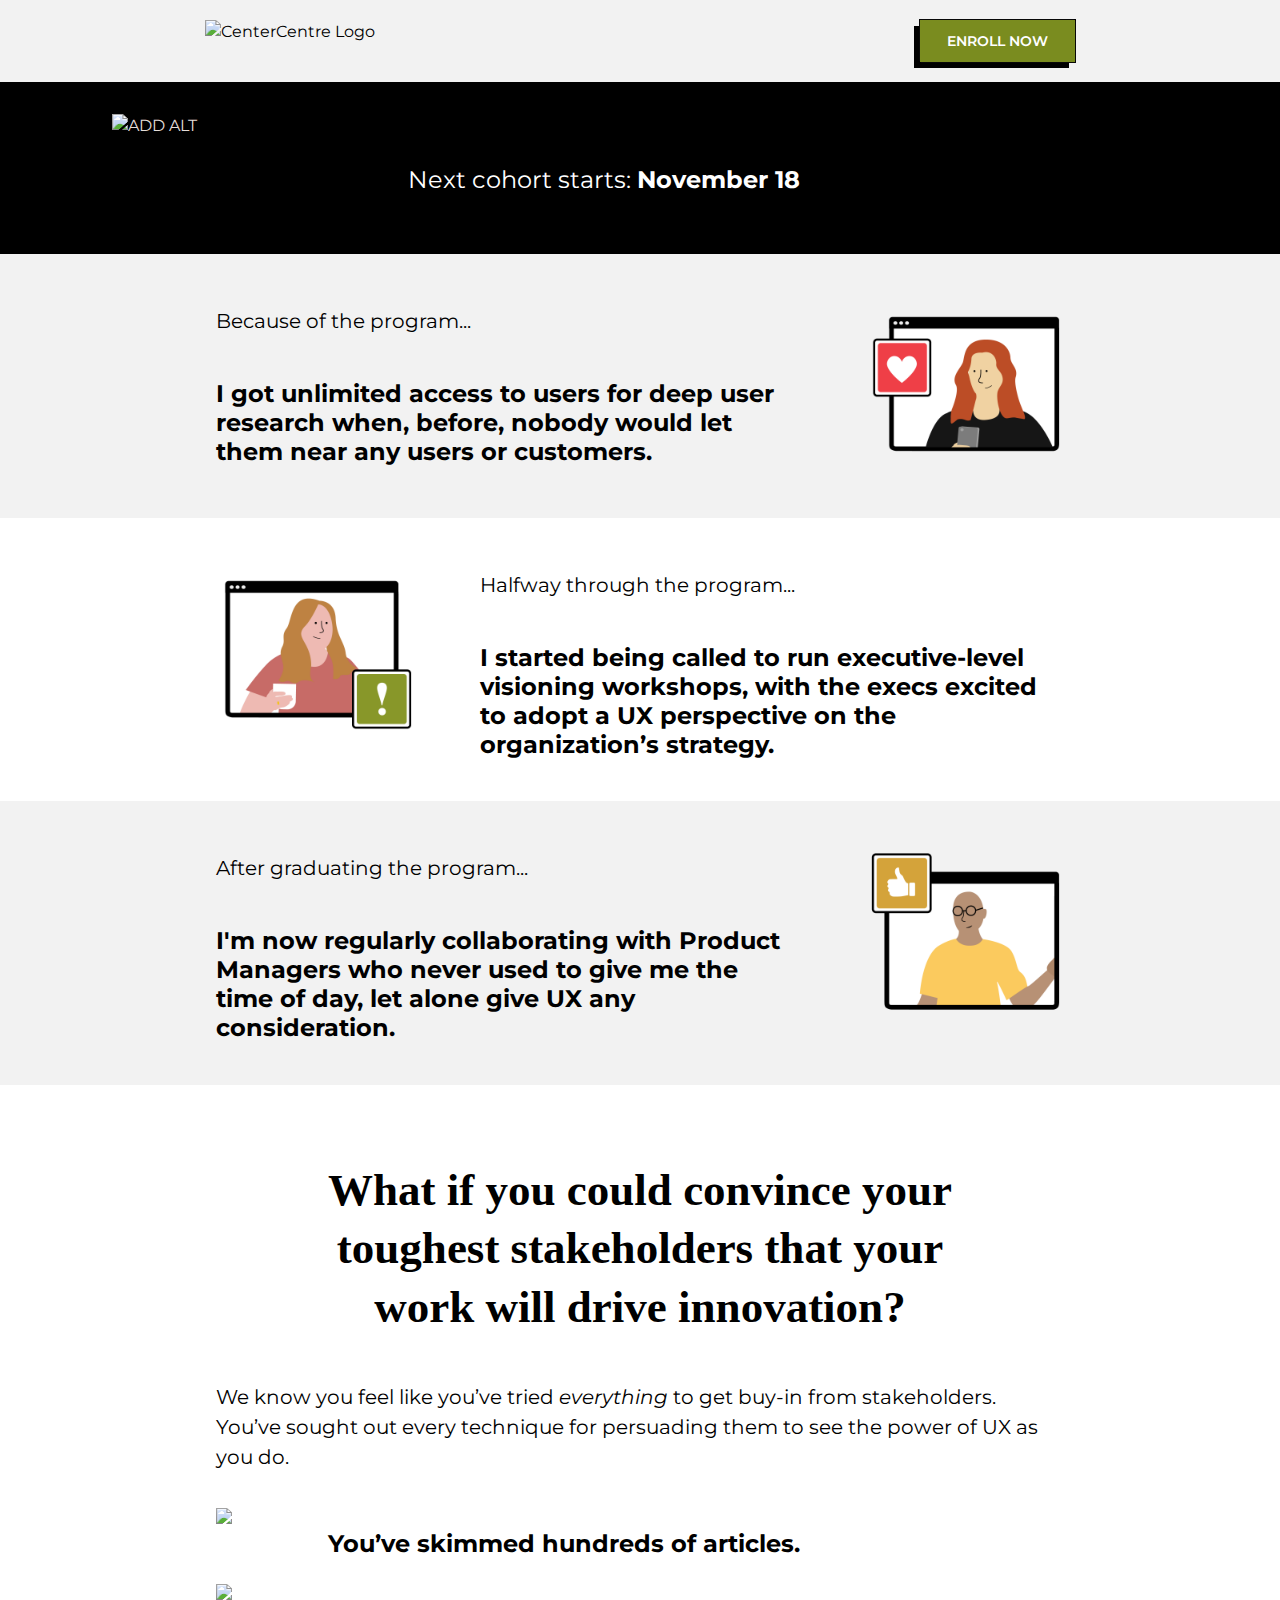
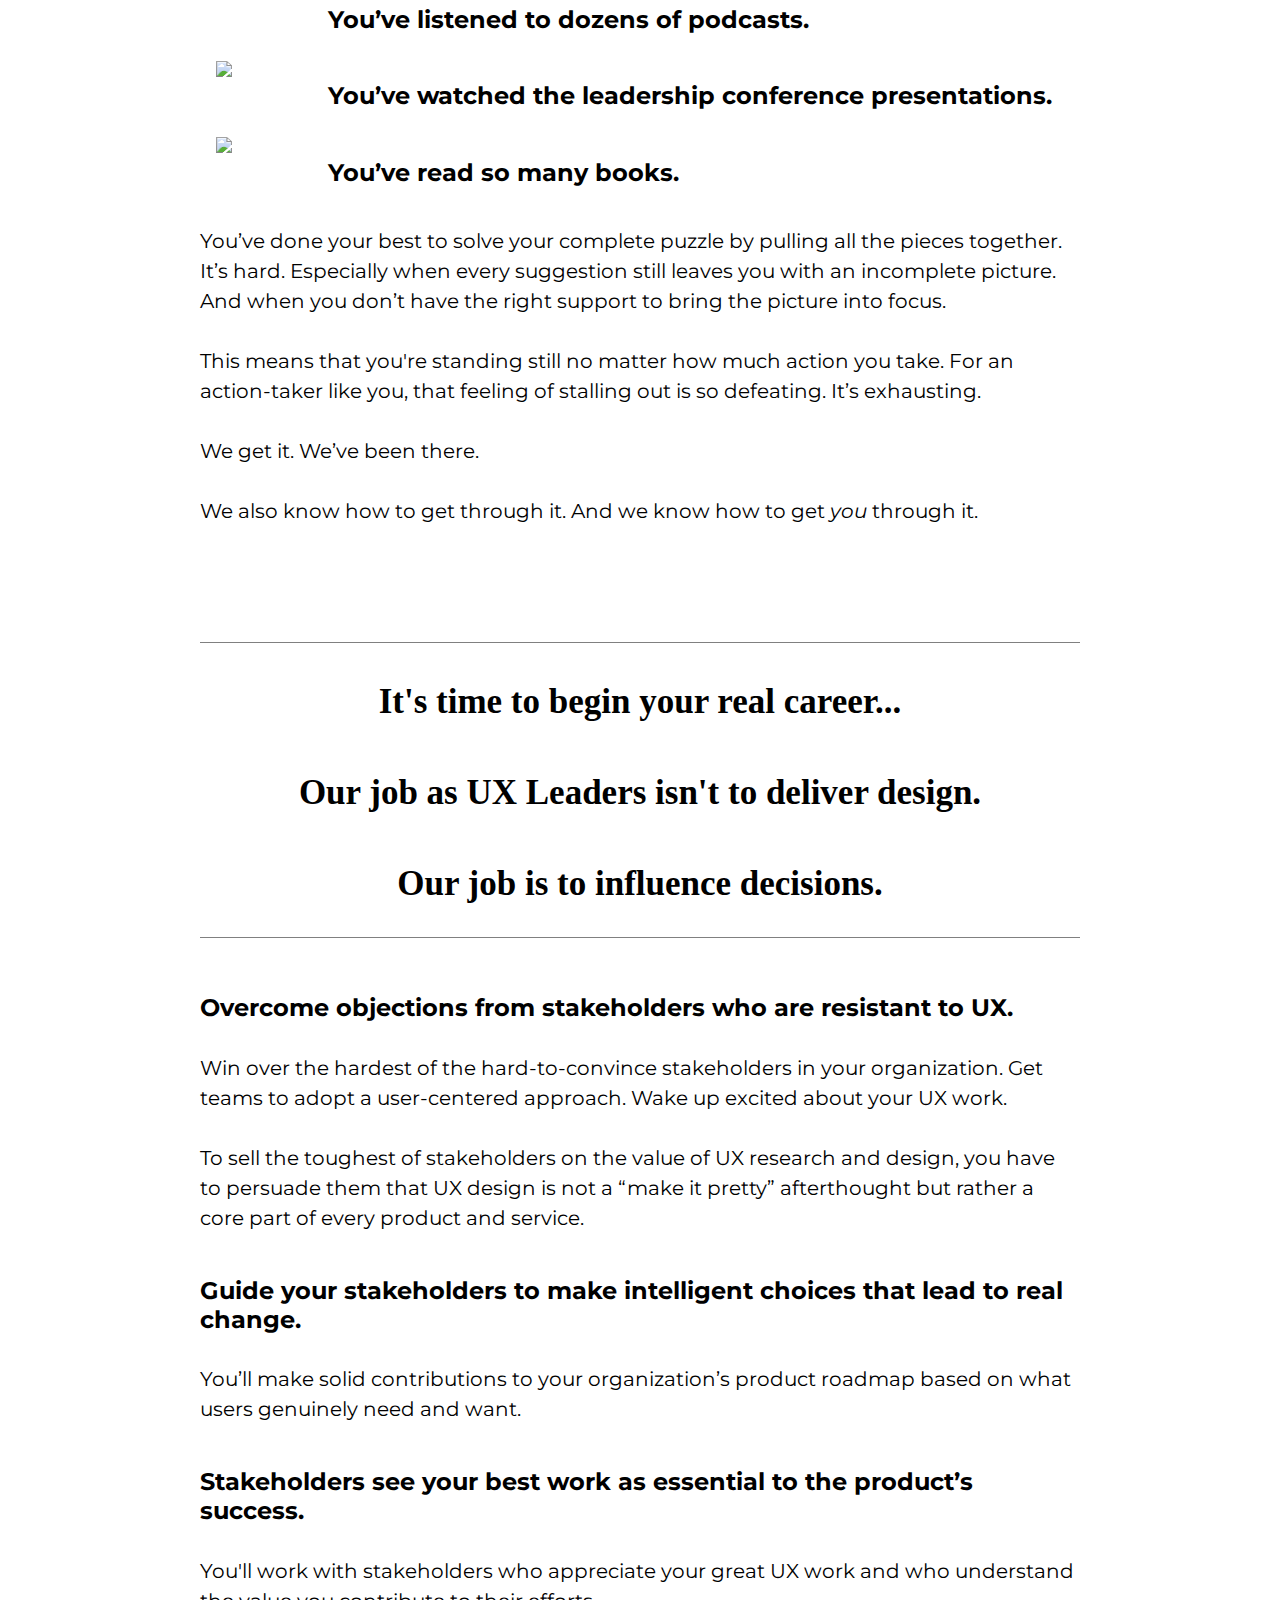
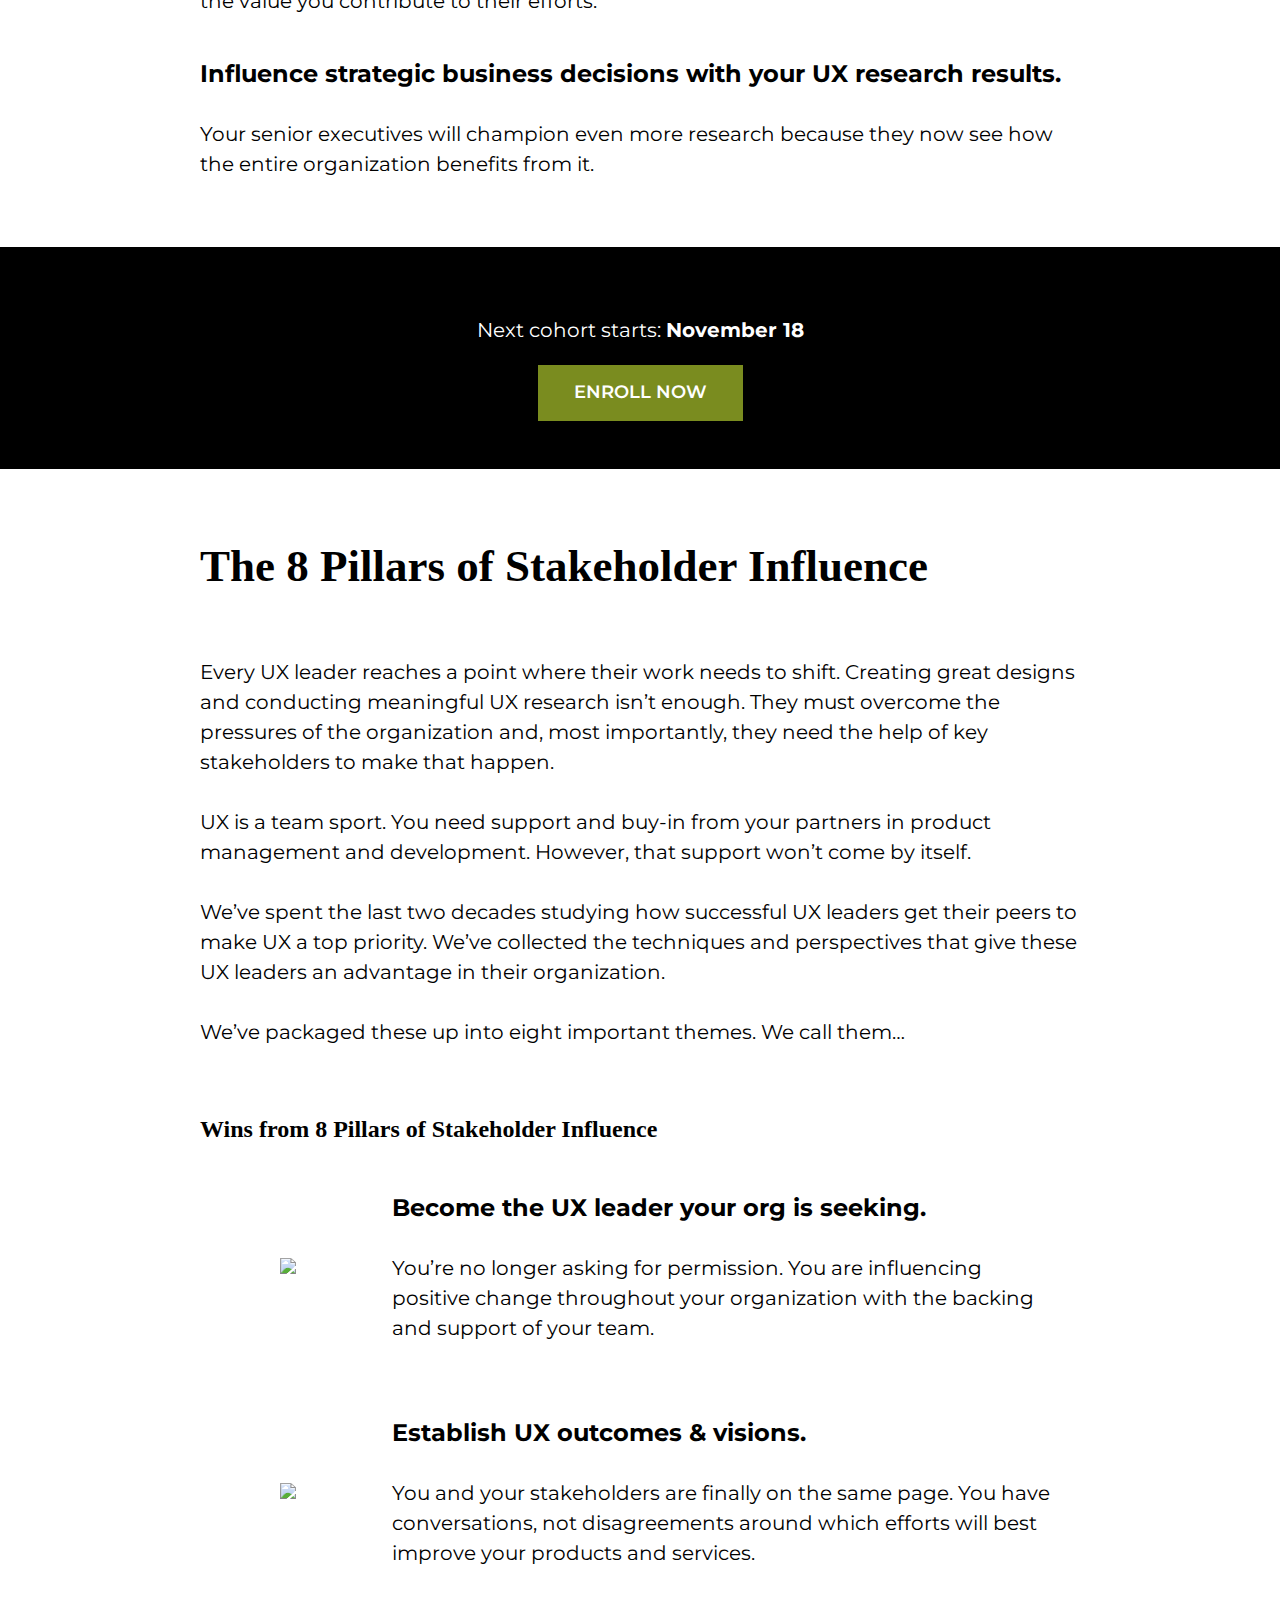
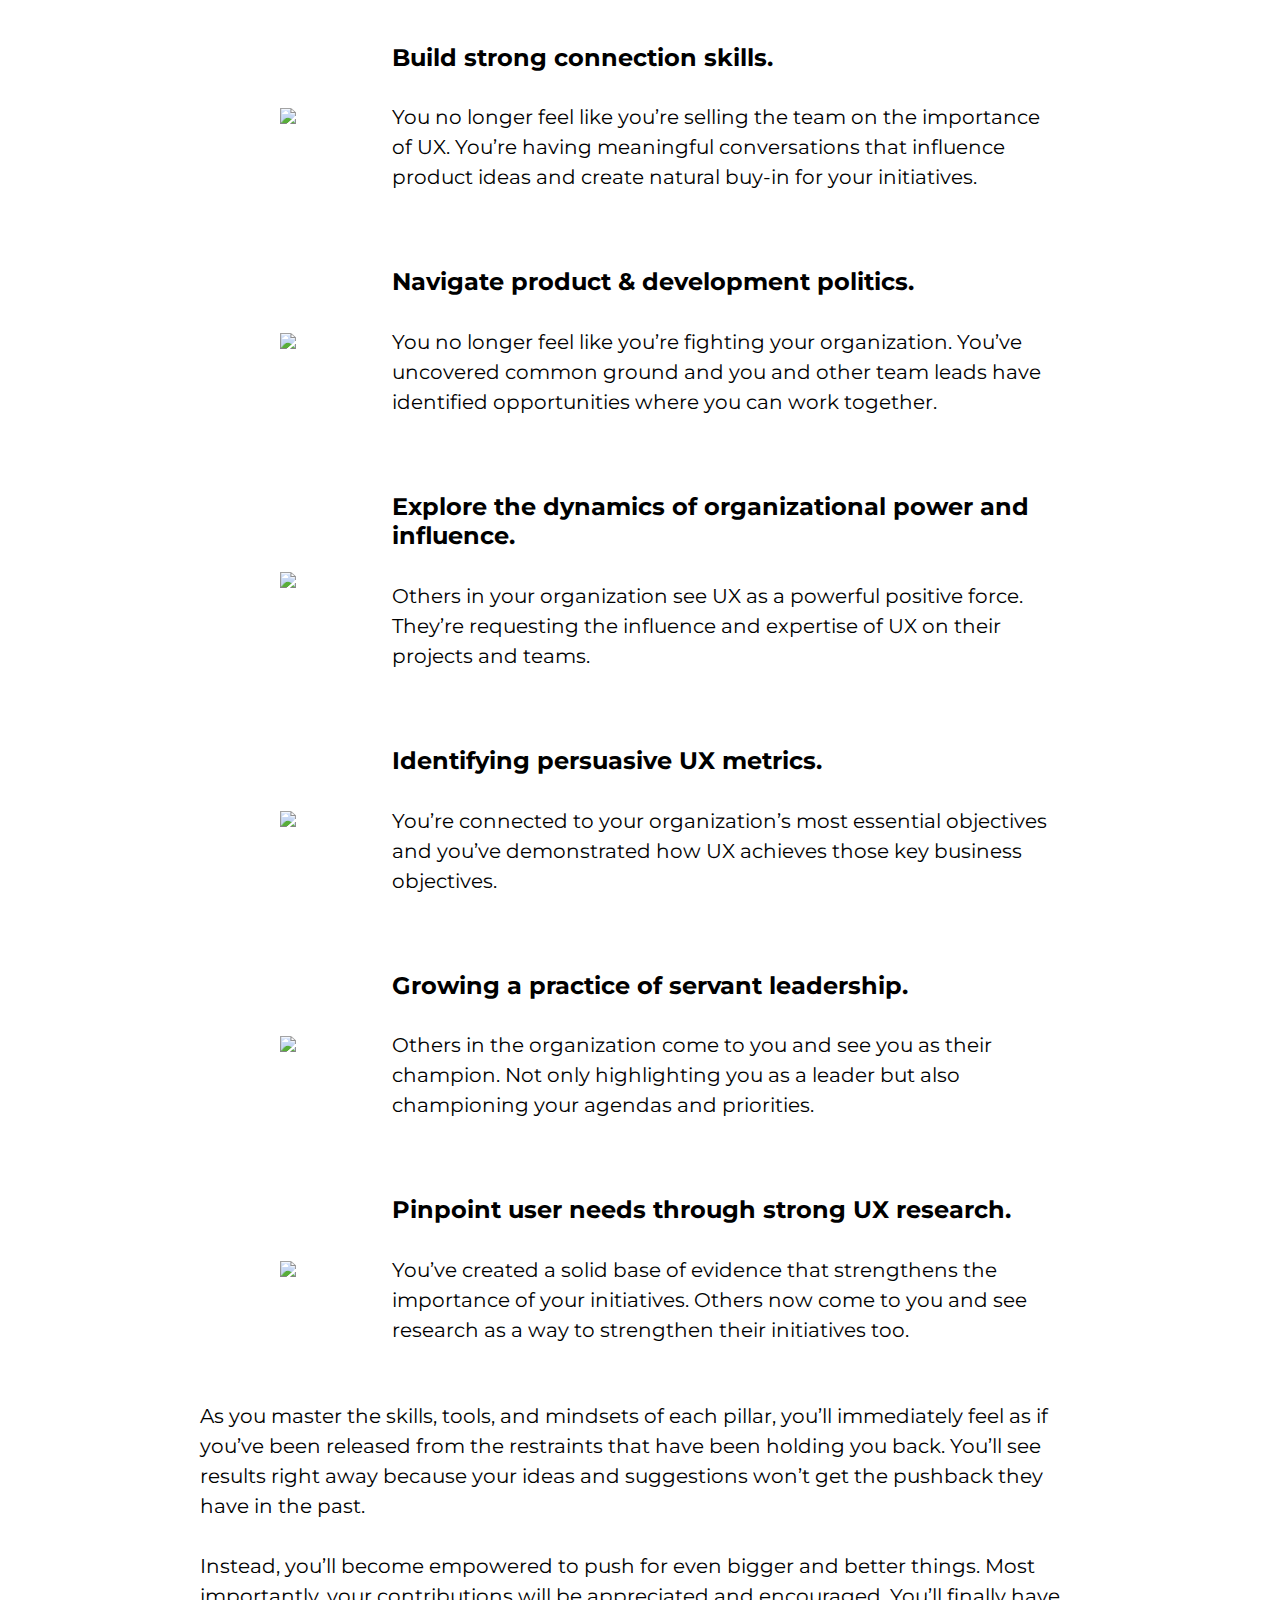
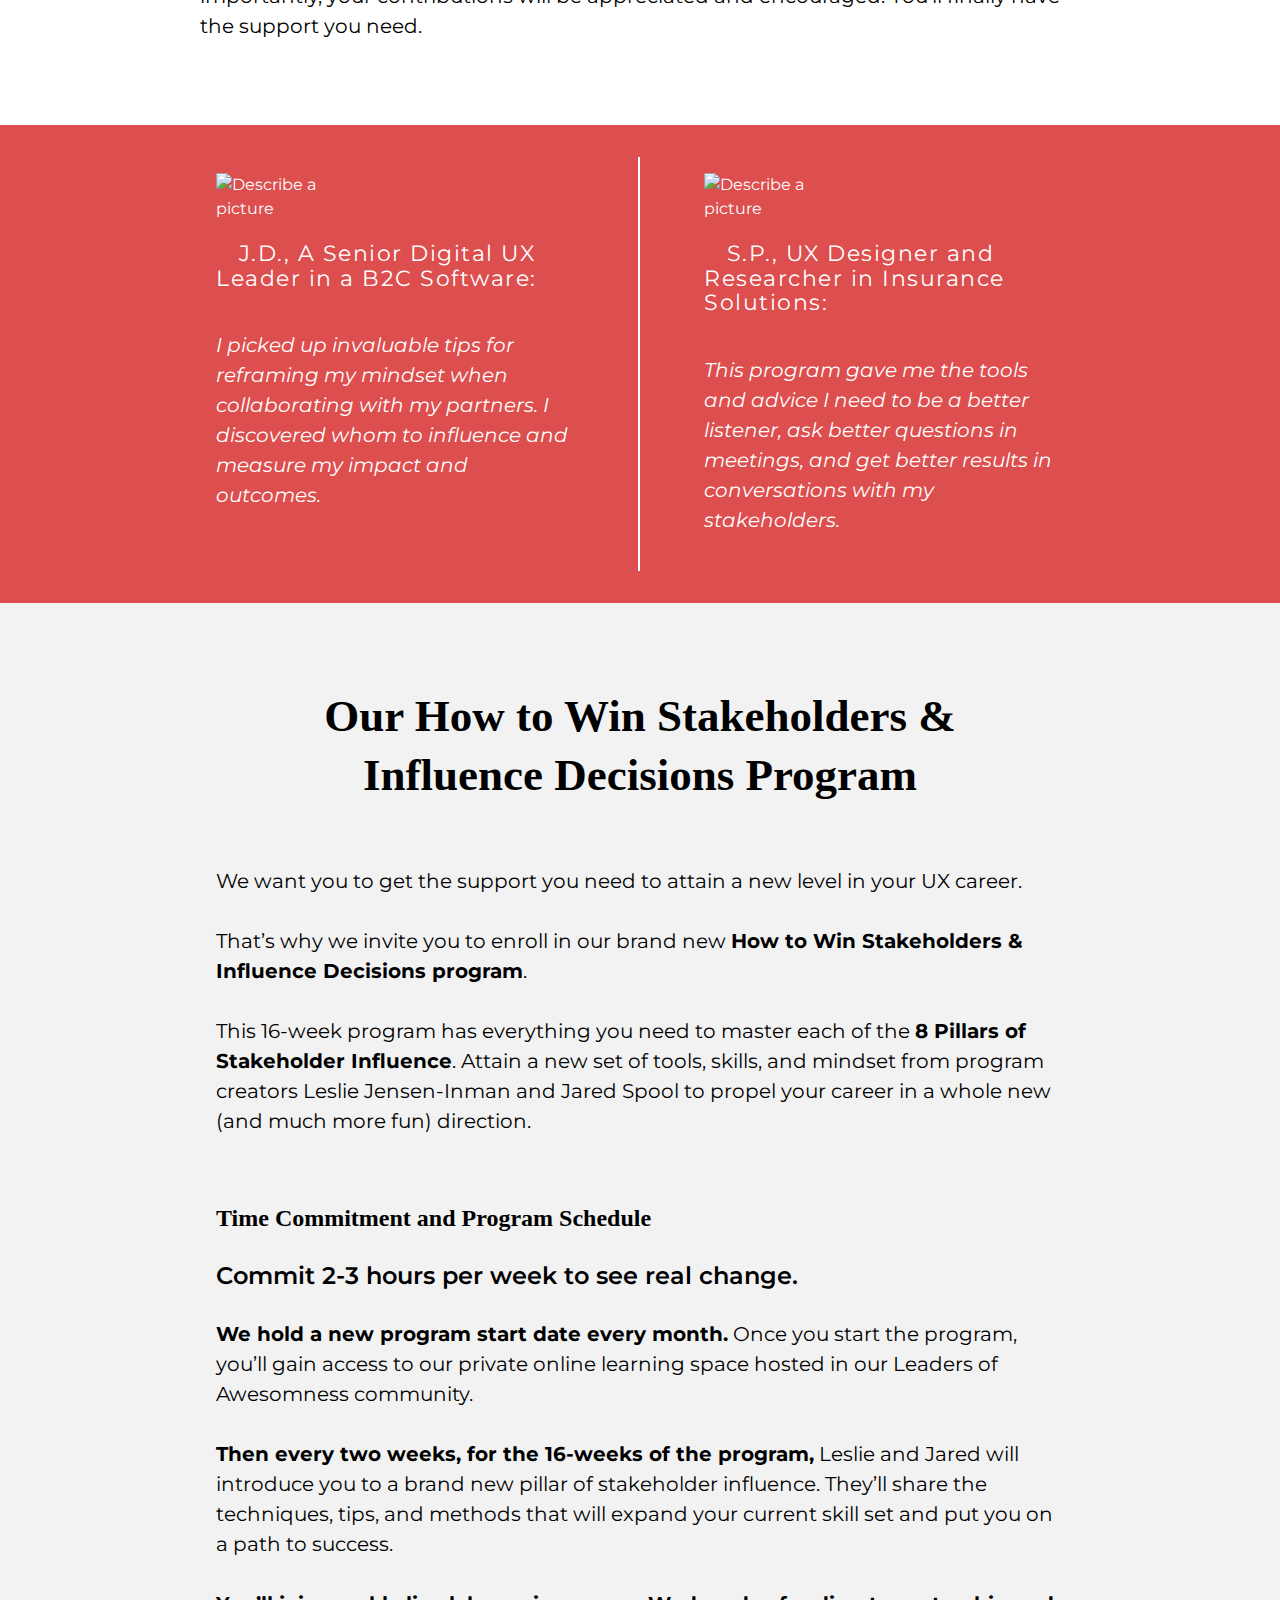
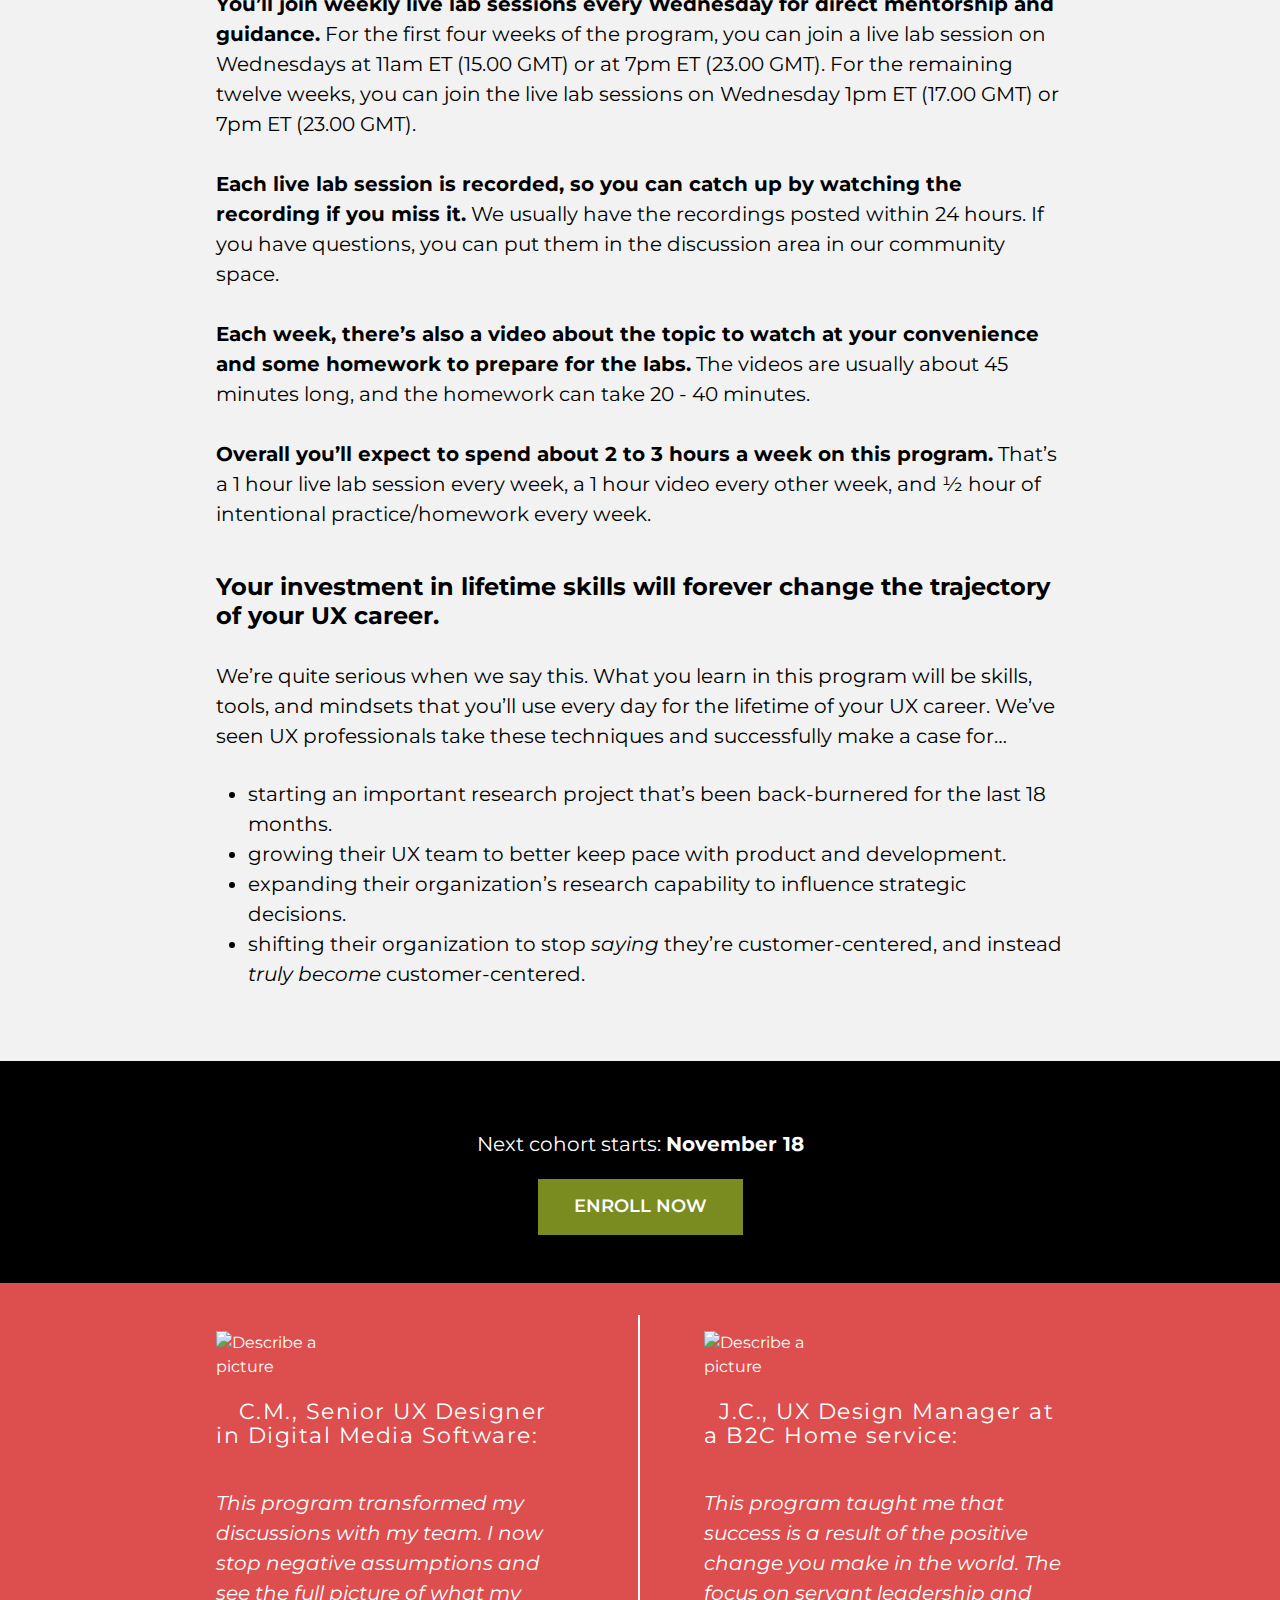
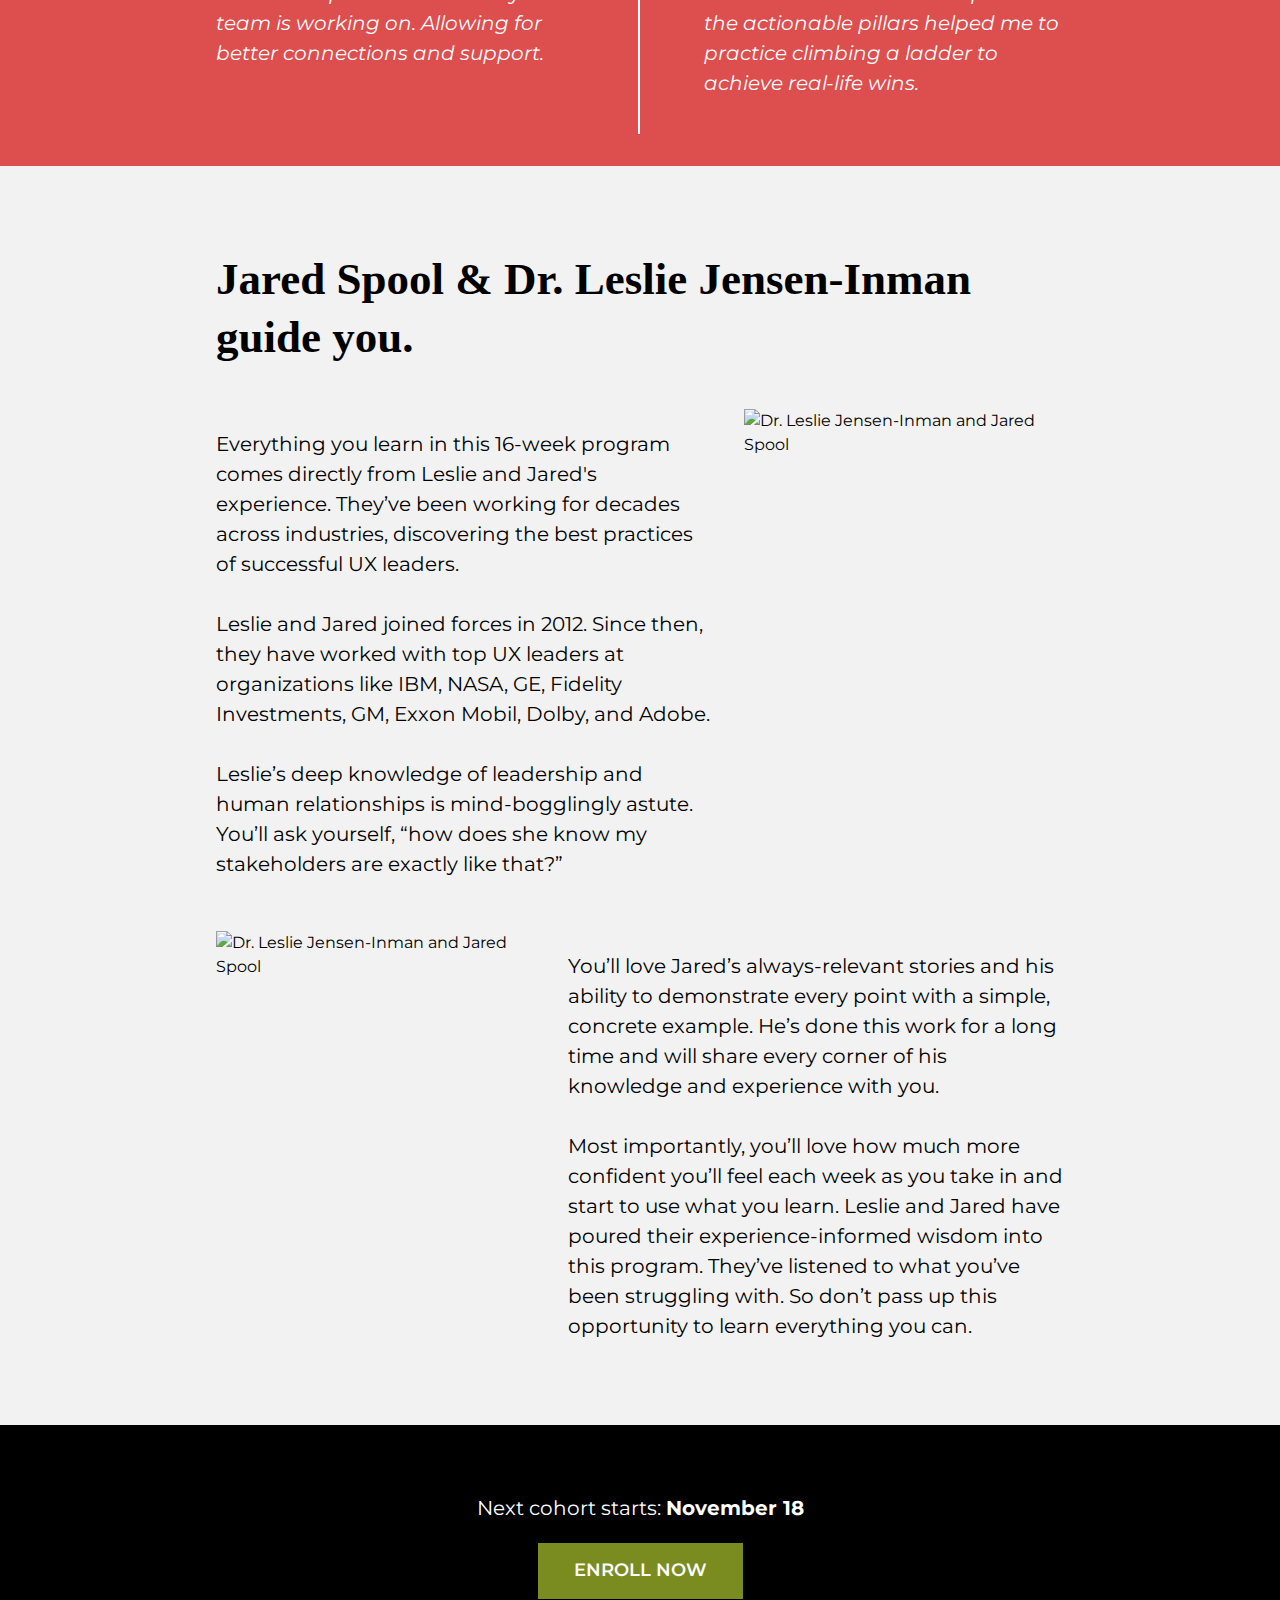
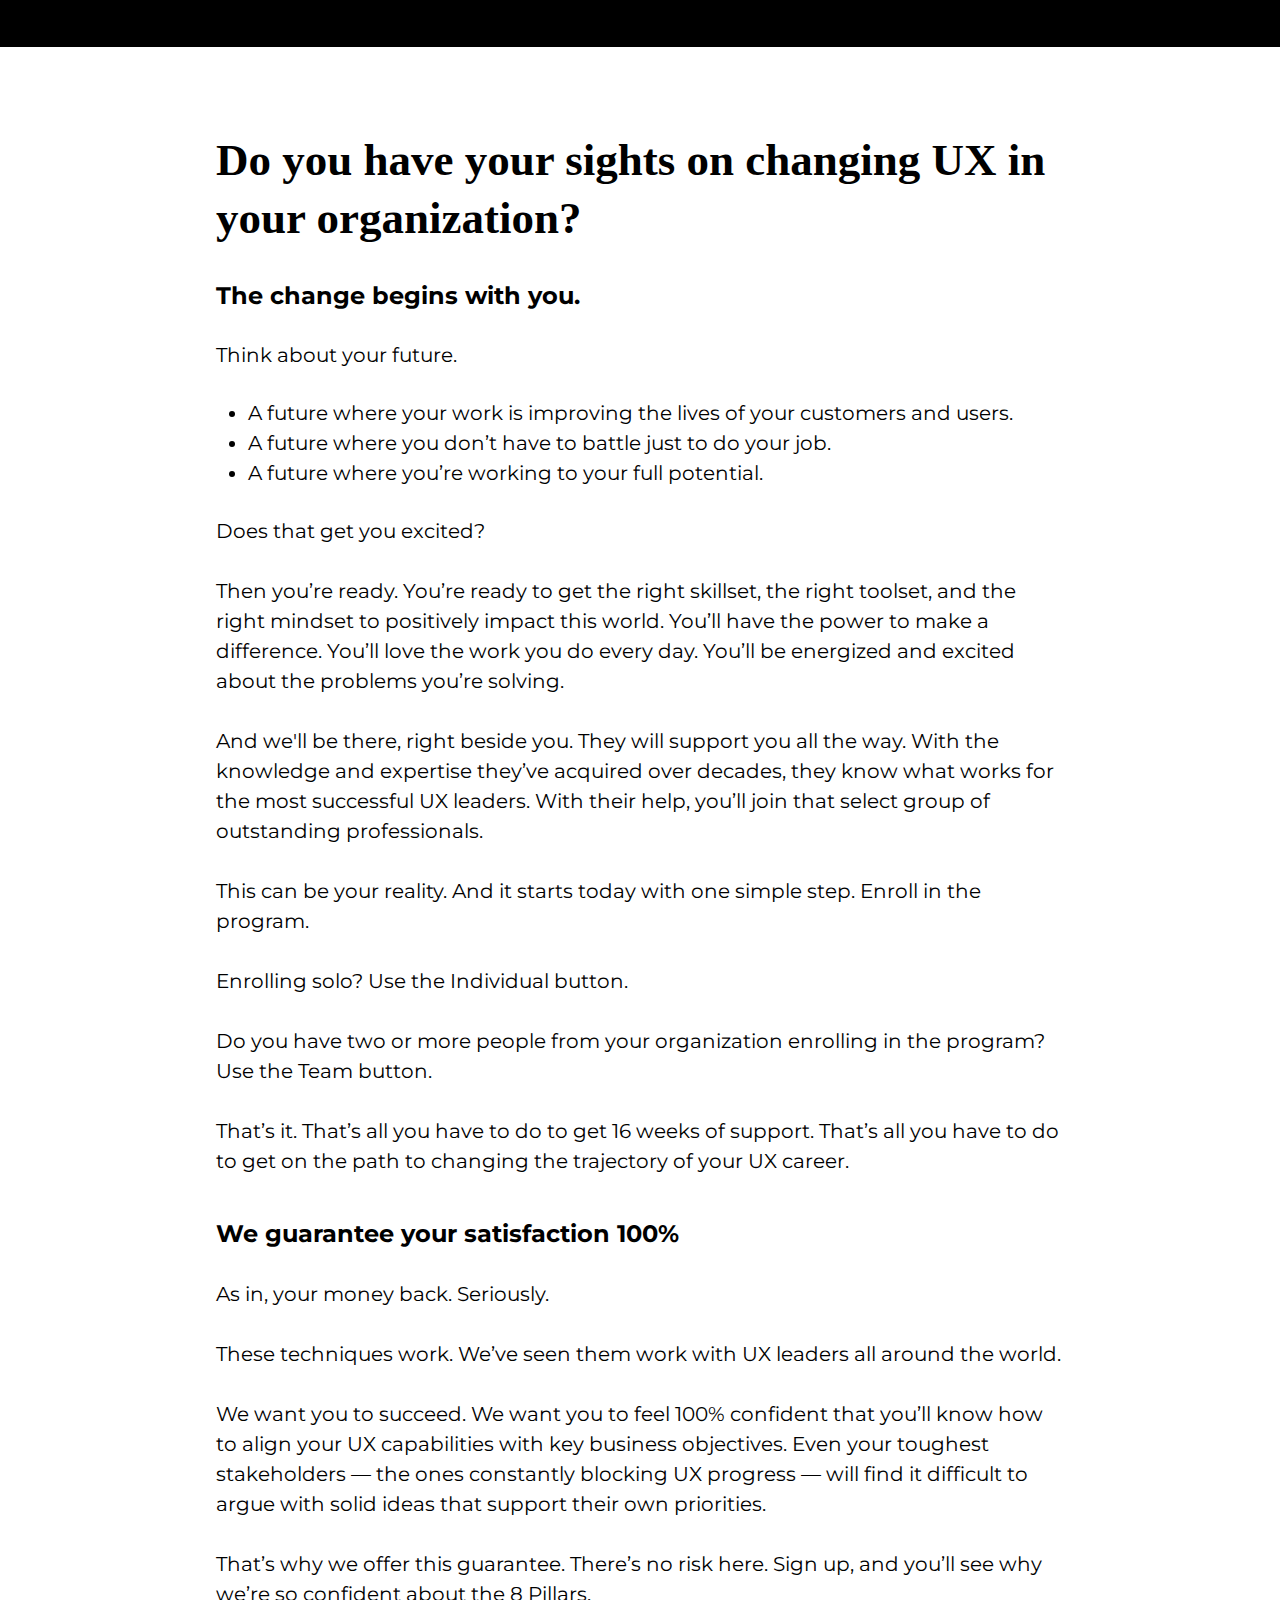
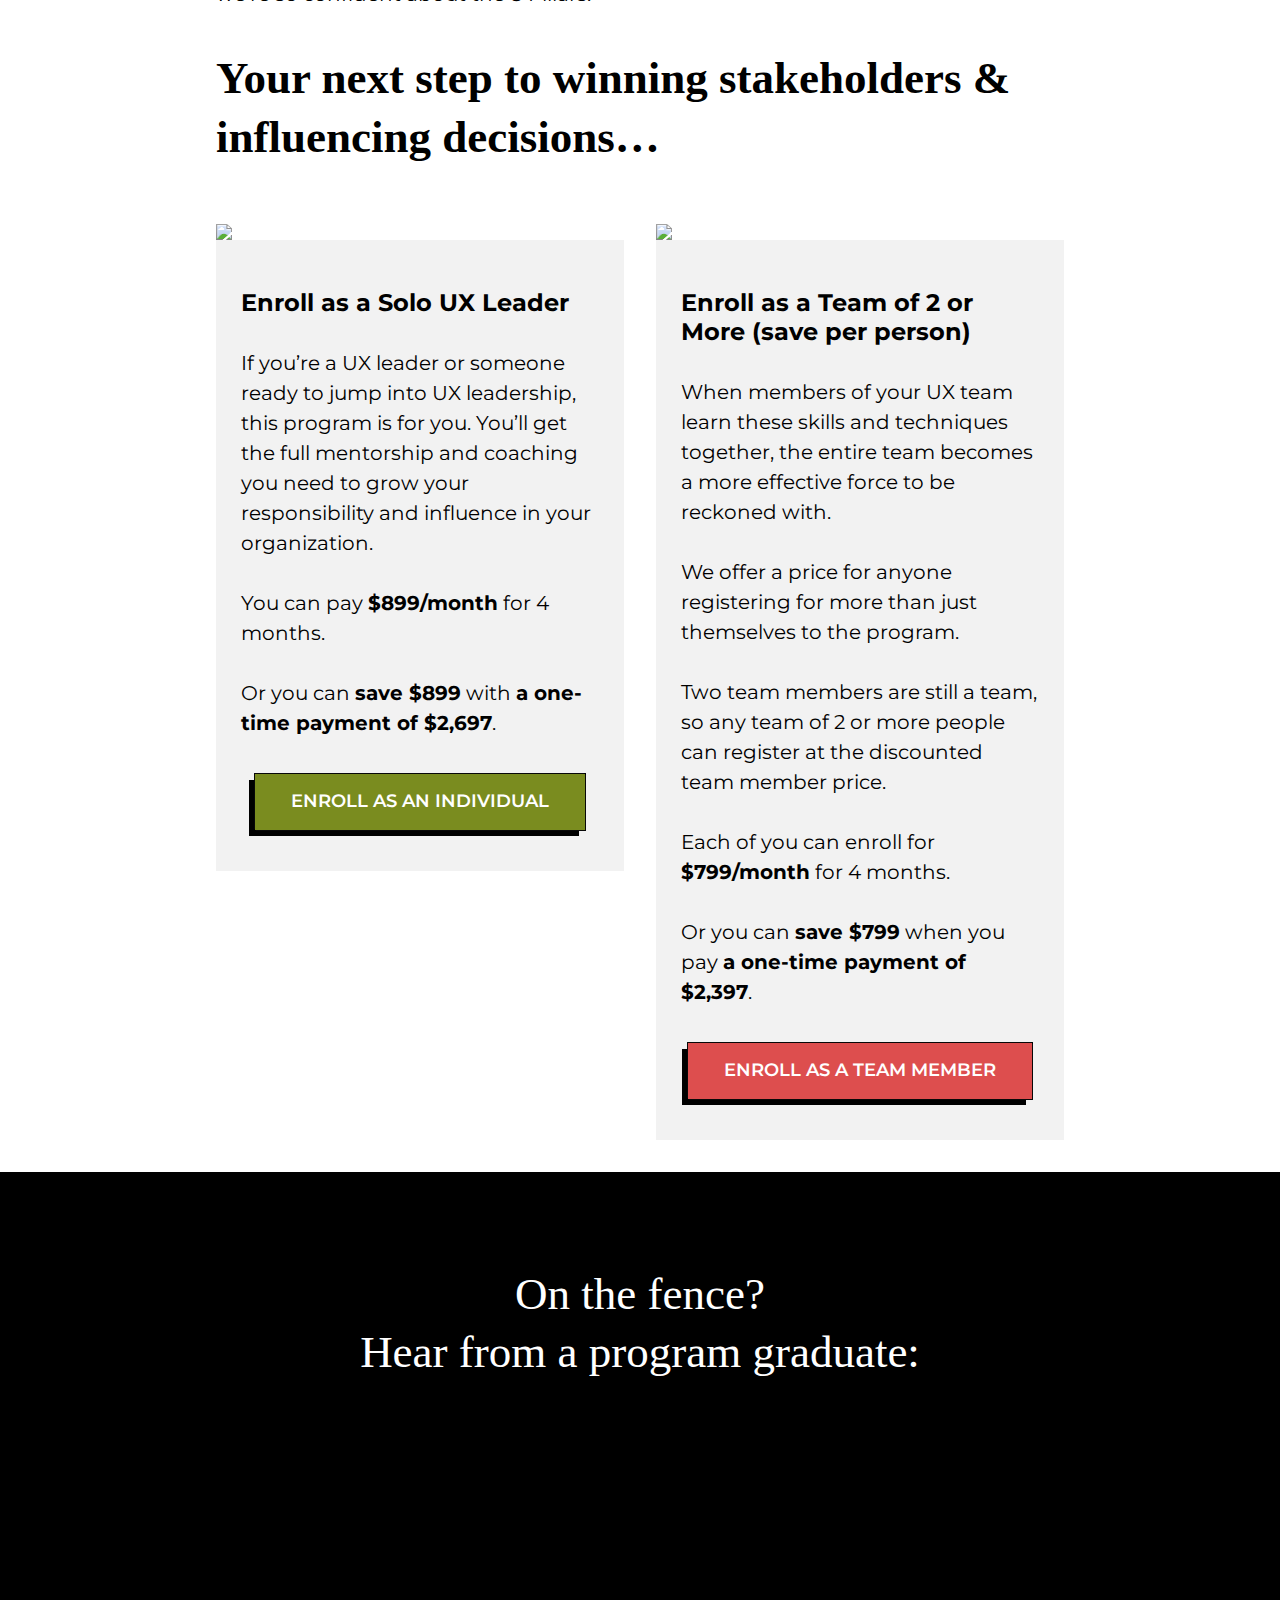
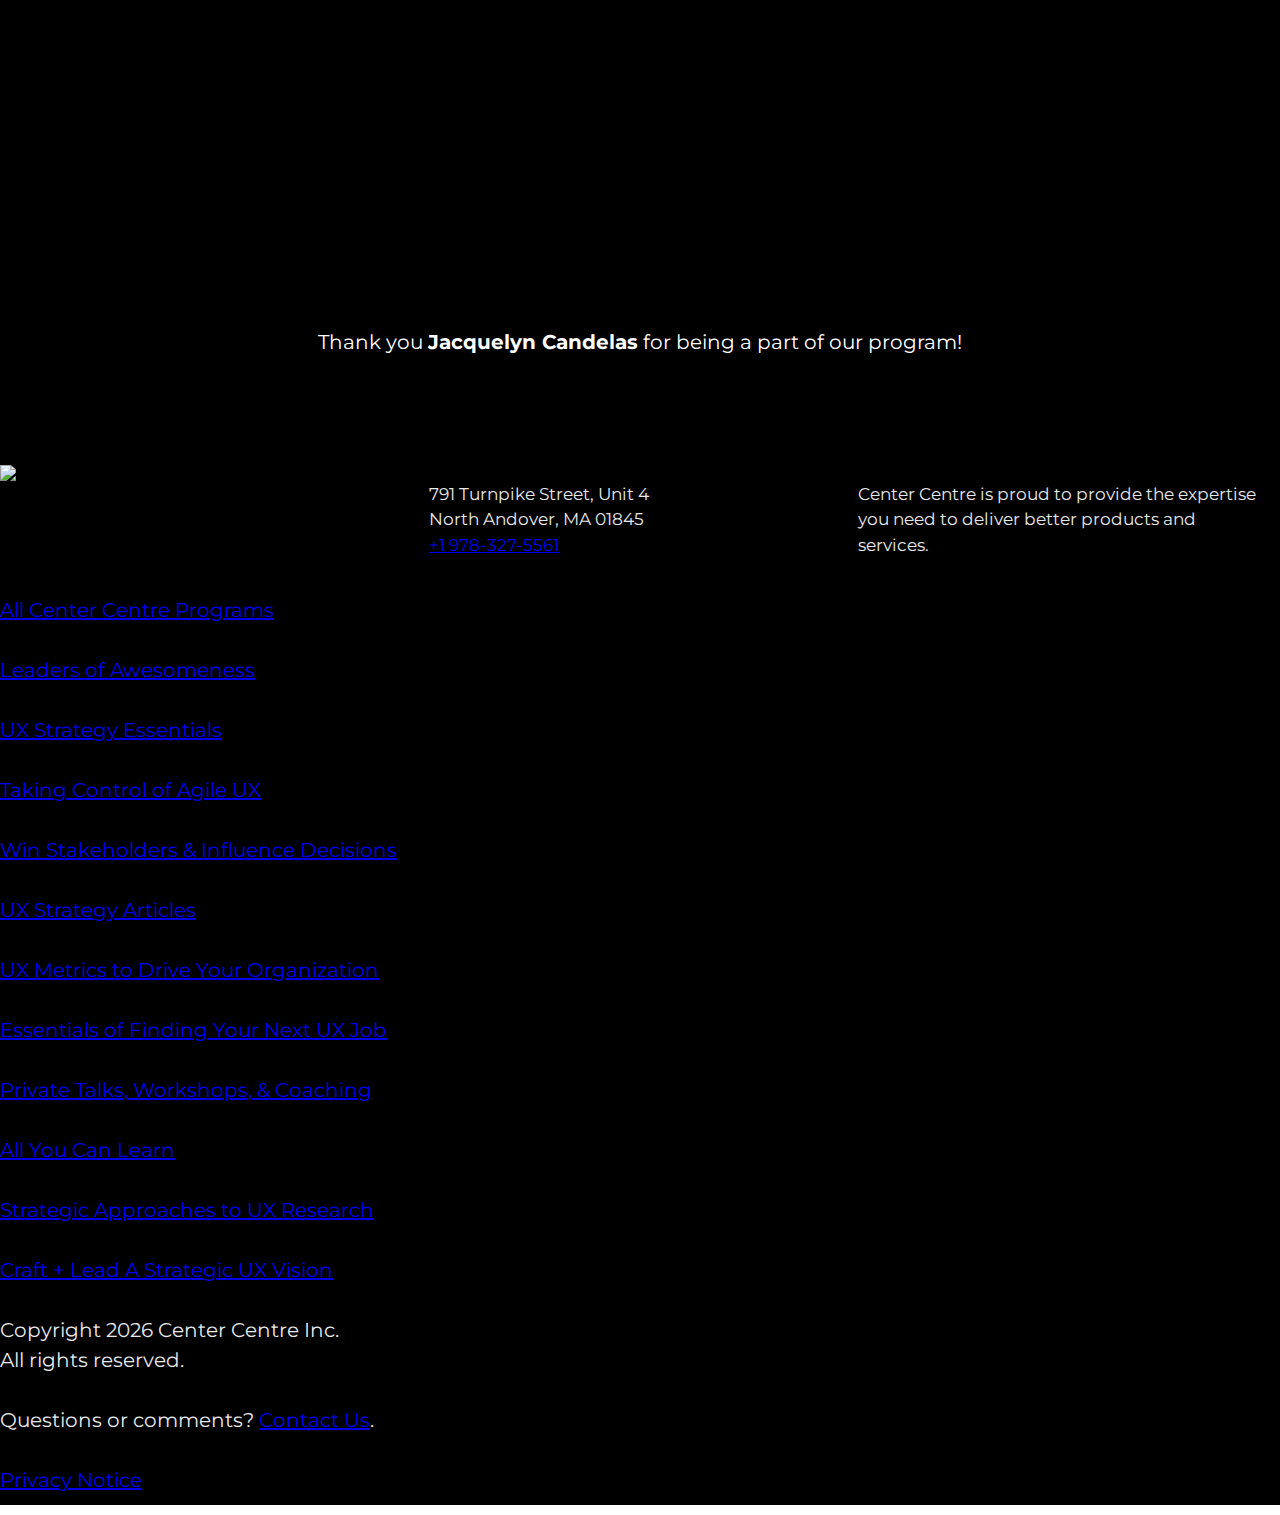
==== commit bec76e22: "Removed sale and updated for Nov cohort" ====
--- a/index.html
+++ b/index.html
@@ -60,7 +60,7 @@
       <div class="hero-top-row">
         <div class=" hero-item-1"> <img alt="ADD ALT" src="images/hero_front.png" class="img-resp" /></div>
         <div class=" hero-item-2 text-white">
-          <p>Next cohort starts: <b>October 21</b></p>
+          <p>Next cohort starts: <b>November 18</b></p>
         </div>
       </div>
       <!-- <div class="hero-bottom-row">
@@ -277,7 +277,7 @@
         <div>
           <div class="black-bar text-center text-white">
             <p>
-              Next cohort starts: <b>October 21</b>
+              Next cohort starts: <b>November 18</b>
             </p>
             <div class="">
               <a class="cta btn btn-custom" style="max-width: none" href="#pricing">ENROLL NOW</a>
@@ -601,7 +601,7 @@
         <div>
           <div class="black-bar text-center text-white">
             <p>
-              Next cohort starts: <b>October 21</b>
+              Next cohort starts: <b>November 18</b>
             </p>
             <div class="">
               <a class="cta btn btn-custom" style="max-width: none" href="#pricing">ENROLL NOW</a>
@@ -713,7 +713,7 @@
         <div>
           <div class="black-bar text-center text-white">
             <p>
-              Next cohort starts: <b>October 21</b>
+              Next cohort starts: <b>November 18</b>
             </p>
             <div class="">
               <a class="cta btn btn-custom" style="max-width: none" href="#pricing">ENROLL NOW</a>
@@ -795,33 +795,31 @@
     </div>
   </section>
 
-  <!--Added coupon codes for October 2024-->
+
   <!-- Purchase Plans -->
-  <section class="bg-setCustomBg bg-white column basis50" id="pricing" style="padding-top: 30px;">
+  <section class=" bg-setCustomBg bg-white column basis50 padding-top: 30px;" id="pricing">
     <div class="container-cc">
+
       <div class="split center">
         <div class="bg-white column basis50">
           <img class="img-resp" src="/images/Win-Solo-Signup2x.png" />
           <div class="bg-lightGray px-1 py-1" style="padding: 25px;">
             <h2>Enroll as a Solo UX Leader</h2>
             <p>If you’re a UX leader or someone ready to jump into UX leadership, this program is for you. You’ll get
-              the full mentorship and coaching you need to grow your responsibility and influence in your organization.
-            </p>
+              the full
+              mentorship and coaching you need to grow your responsibility and influence in your organization.</p>
 
             <p>You can pay <b>$899/month</b> for 4 months.<br><br>
-              Or you can <b>save</b> with <b>a one-time payment of <s>$2,697</s> $1697</b>.<br><br>
-              <b>To get this special extra discounted price, pay before Midnight ET on October 23.</b><br><br>
-              <a href="https://reg.centercentre.com/winstakeholders-individual/" class="pricelink"><b>See full pricing
-                  options.</b></a>
-            </p>
+              Or you can <b>save $899</b> with <b>a one-time payment of $2,697</b>.</p>
 
             <div class="txt-center pt-1 pb-1 mobile-padding">
               <a class="btn btn-custom btn-fill btn-shadow"
-                href="https://reg.centercentre.com/win-solo-individual-prepaid-checkout/"><b>Enroll as an
-                  Individual</b></a>
+                href="https://reg.centercentre.com/winstakeholders-individual/">Enroll as an Individual</a>
             </div>
           </div>
-        </div>
+
+        </div>
+        <br><br>
         <div class="bg-white column basis50">
           <img class="img-resp" src="/images/Win-Team-Signup2x.png" />
           <div class="bg-lightGray px-1 py-1" style="padding: 25px;">
@@ -832,22 +830,24 @@
             <p>We offer a price for anyone registering for more than just themselves to the program.</p>
             <p>Two team members are still a team, so any team of 2 or more people can register at the discounted team
               member price.</p>
-            <p>Each of you can enroll for <b>$799/month</b> for 4 months.<br><br>
-              Or you can <b>save</b> with <b>a one-time payment of <s>$2,397</s> $1597</b>.<br><br>
-              <b>To get this special extra discounted price, pay before Midnight ET on October 23.</b><br><br>
-              <a href="https://reg.centercentre.com/winstakeholders-team/" class="pricelink2"><b>See full pricing
-                  options.</b></a>
-            </p>
+            <p>Each of you can enroll for <b>$799/month</b> for 4 months.</p>
+            <p>Or you can <b>save $799</b> when you pay <b>a one-time payment of $2,397</b>.</p>
+
 
             <div class="txt-center pt-1 pb-1 mobile-padding">
               <a class="btn btn-customPink btn-fill btn-shadow"
-                href="https://reg.centercentre.com/win-team-prepaid-checkout/"><b>Enroll as a Team Member</b></a>
+                href="https://reg.centercentre.com/winstakeholders-team">Enroll as a Team Member</a>
             </div>
-          </div>
-        </div>
-      </div>
-  </section>
-
+
+
+
+
+          </div>
+
+        </div>
+      </div>
+    </div>
+  </section>
   <!--End Pricing Section-->
   <!--End copied from research-->
 
